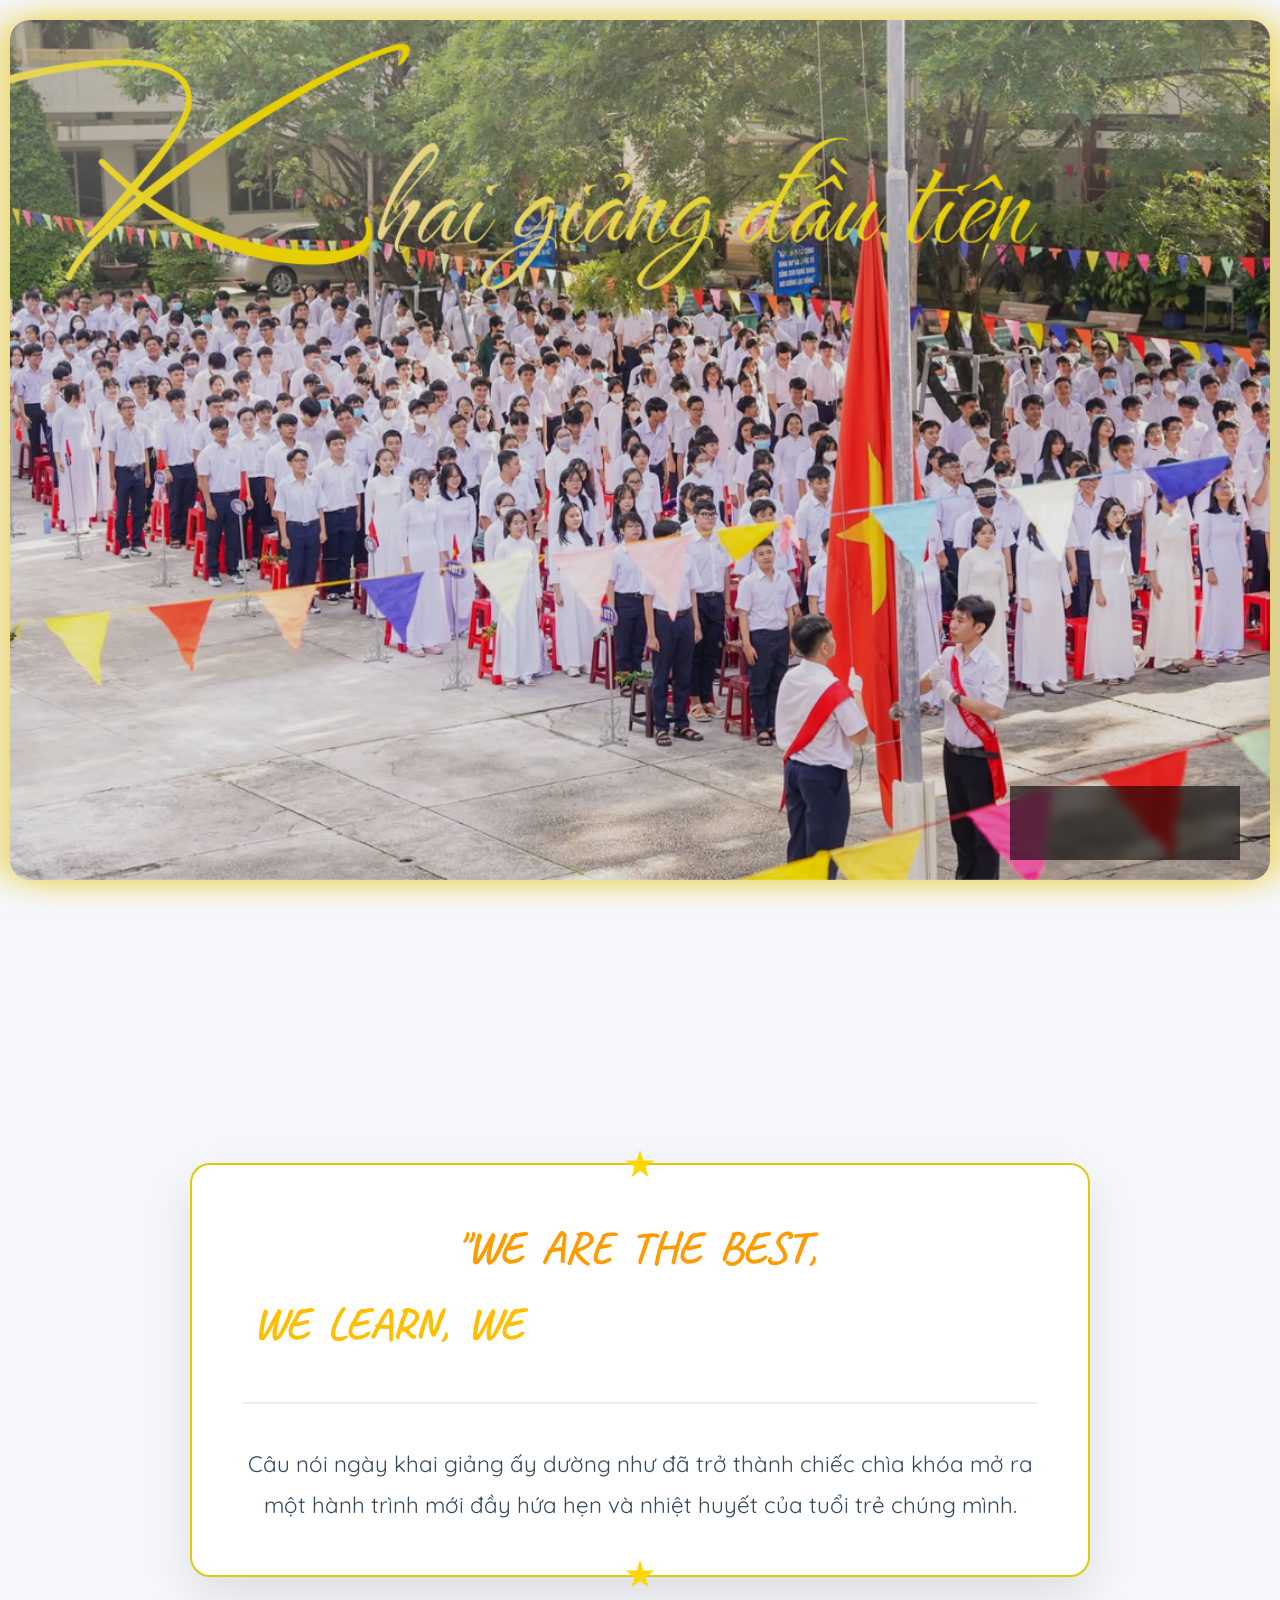
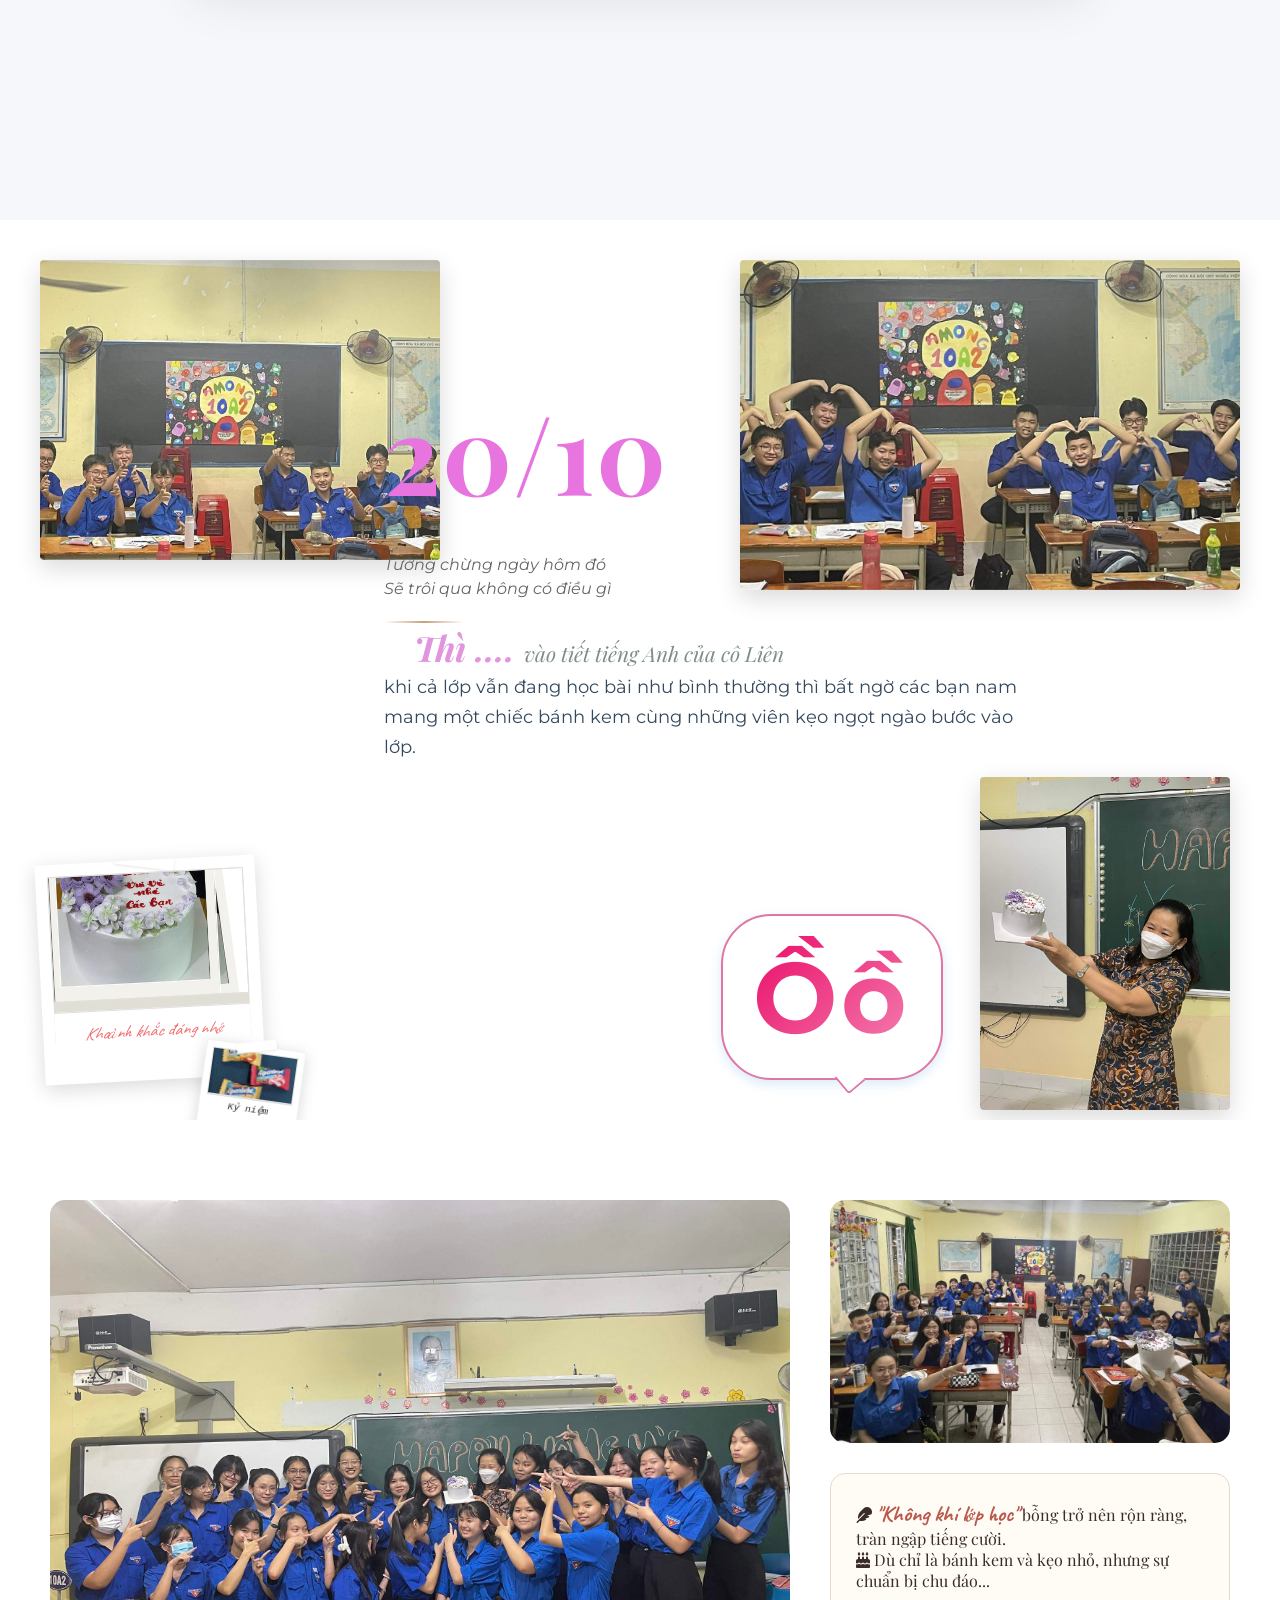
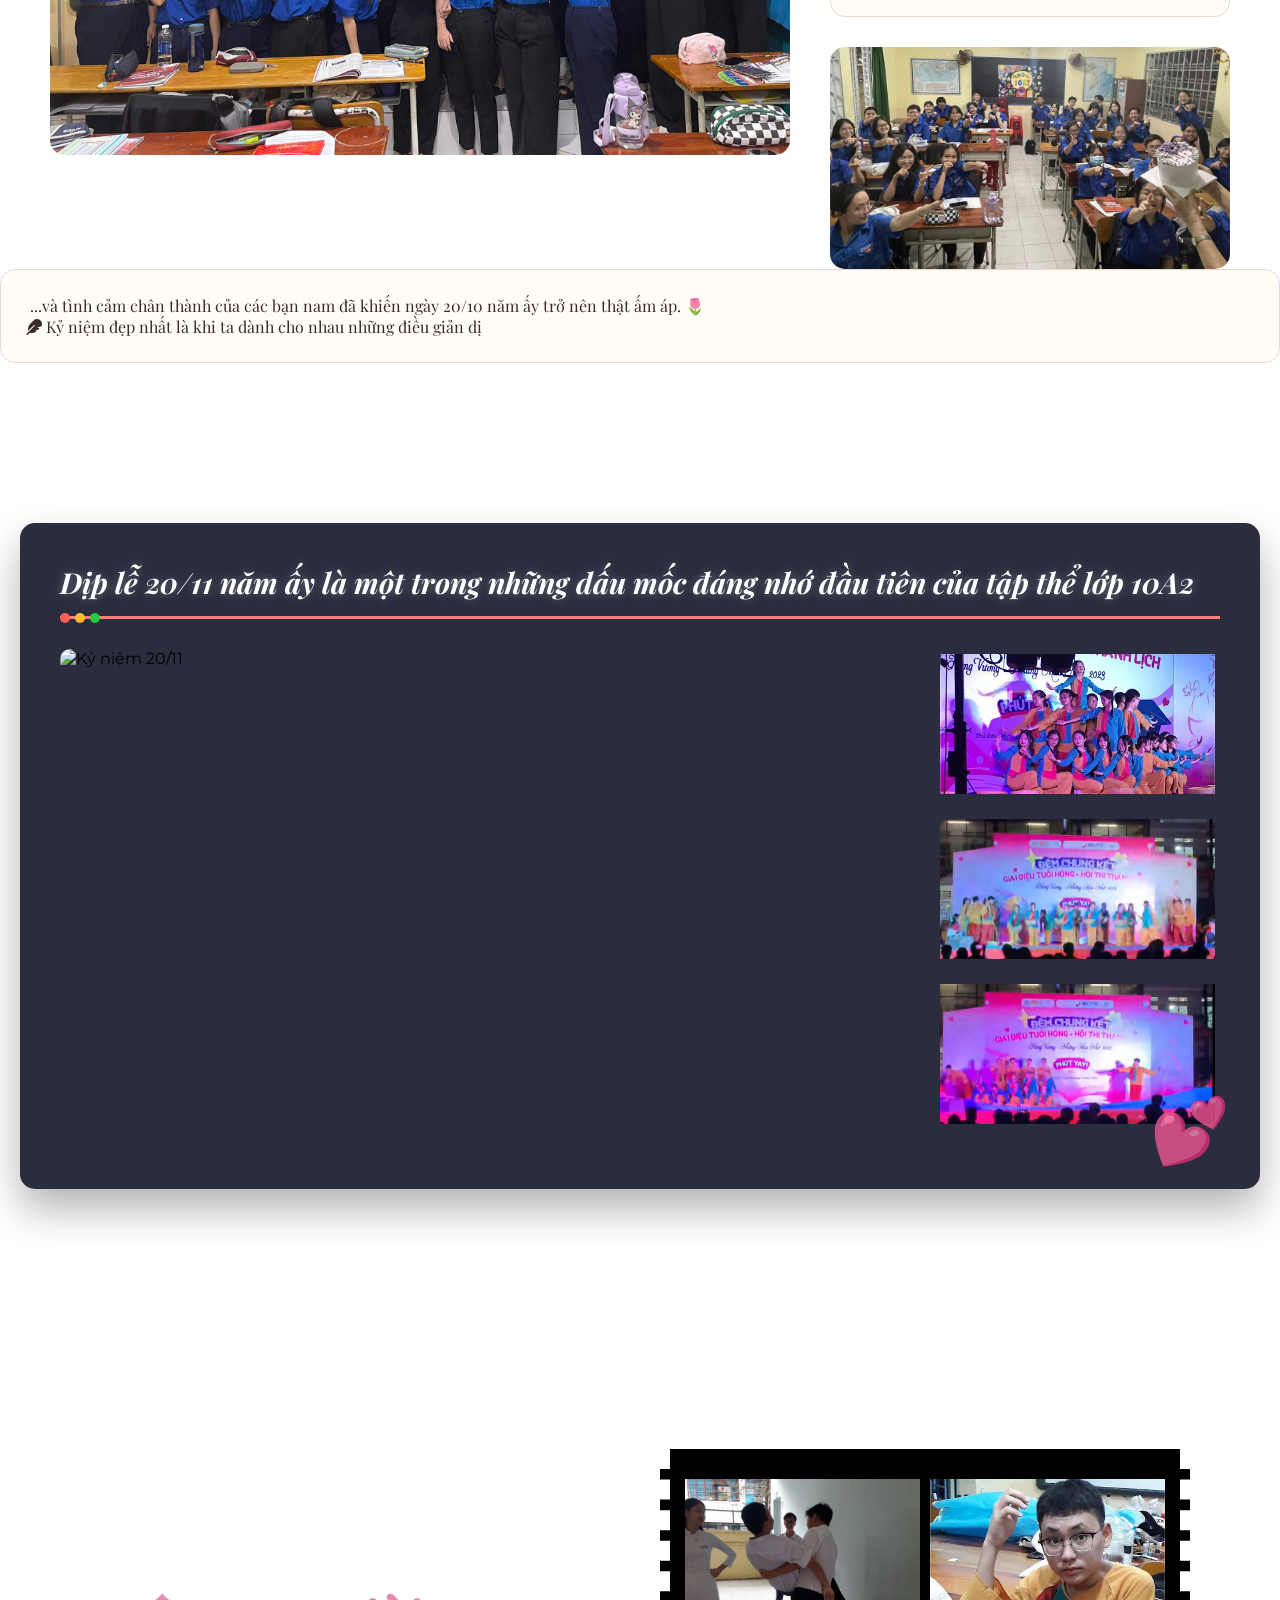
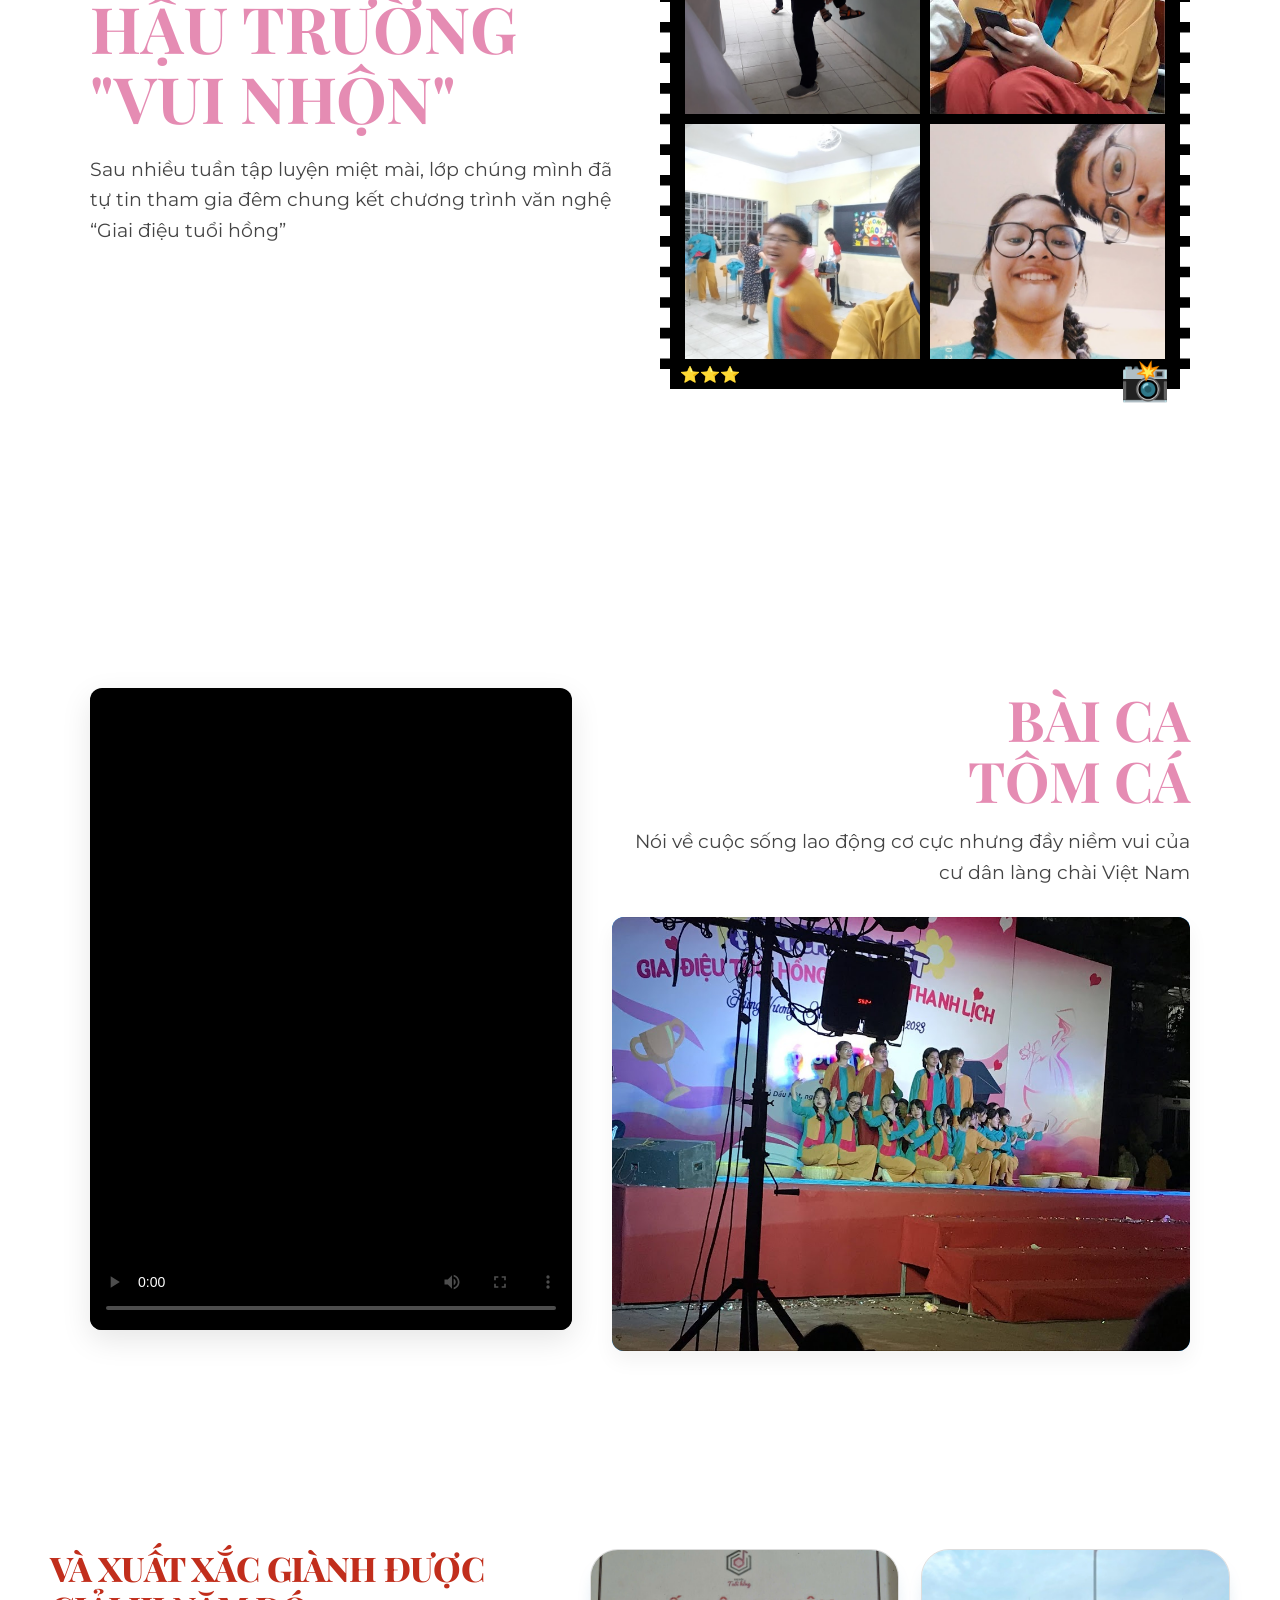
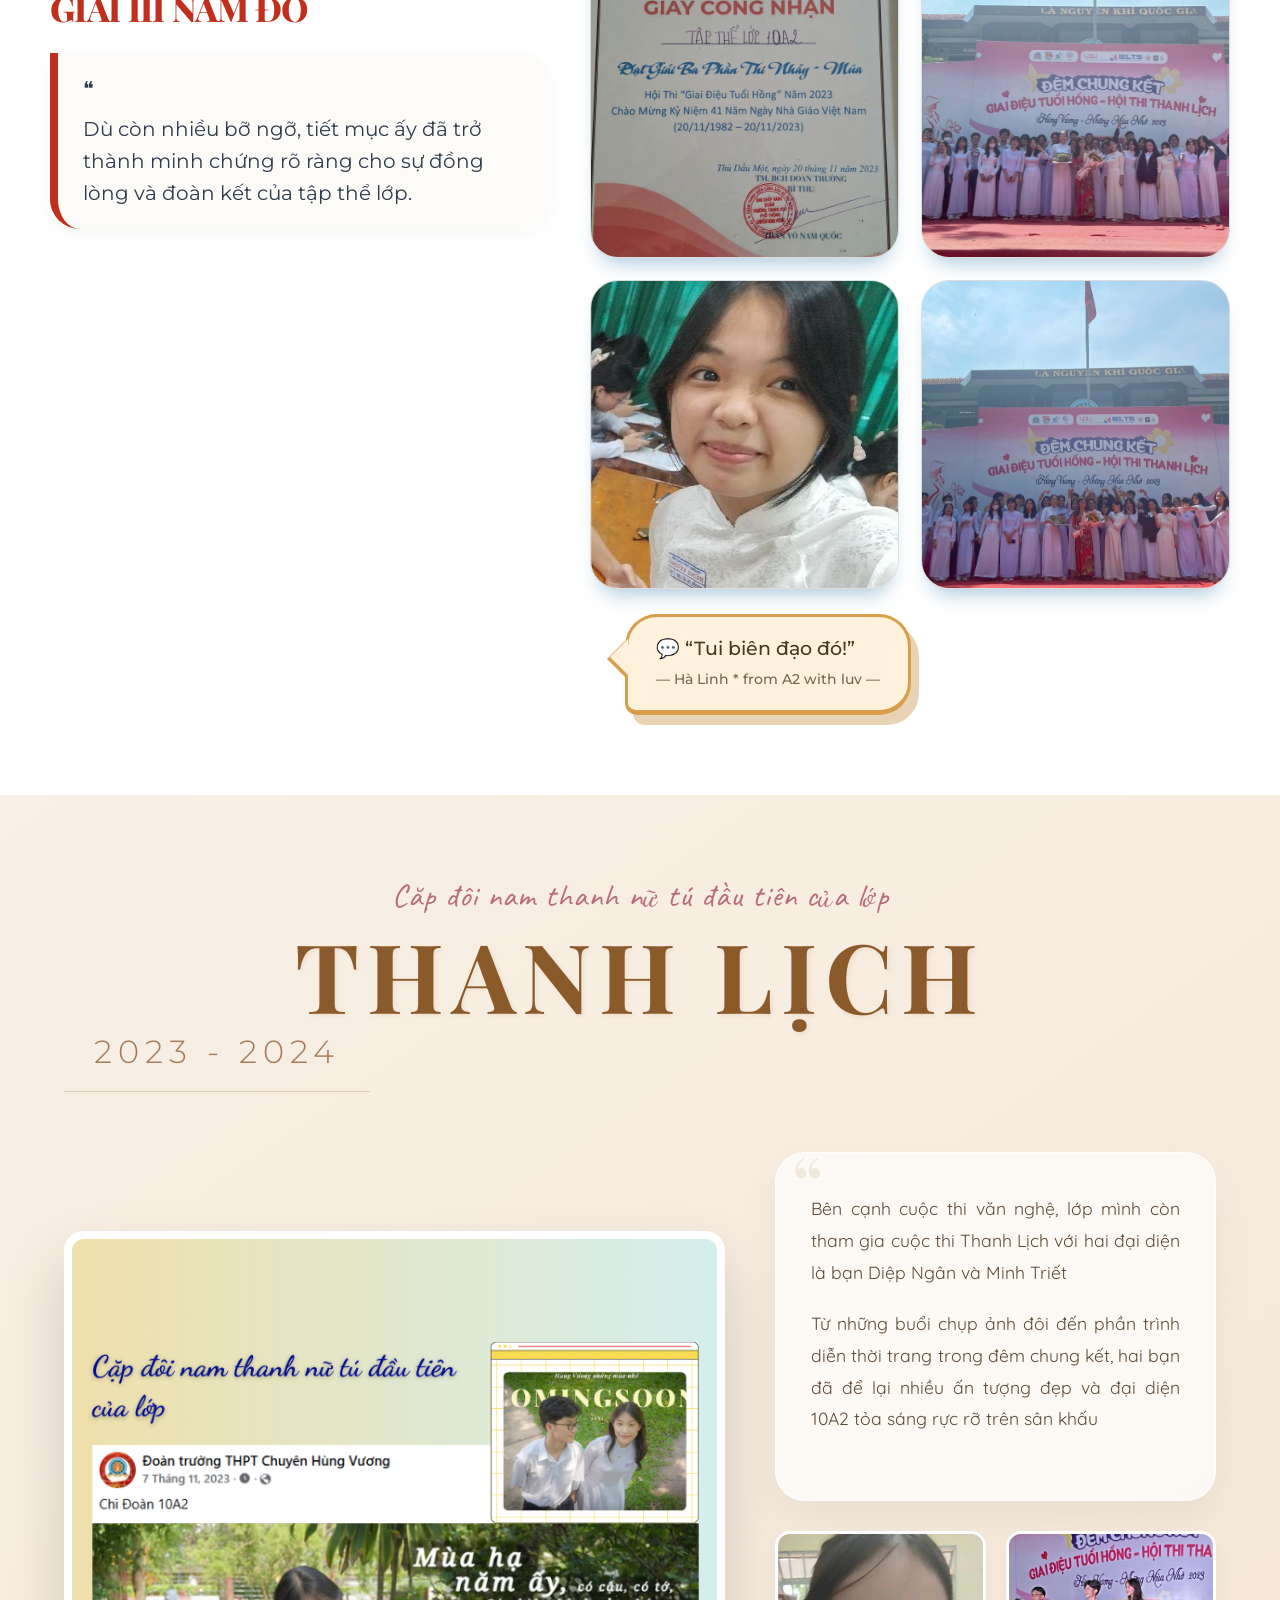
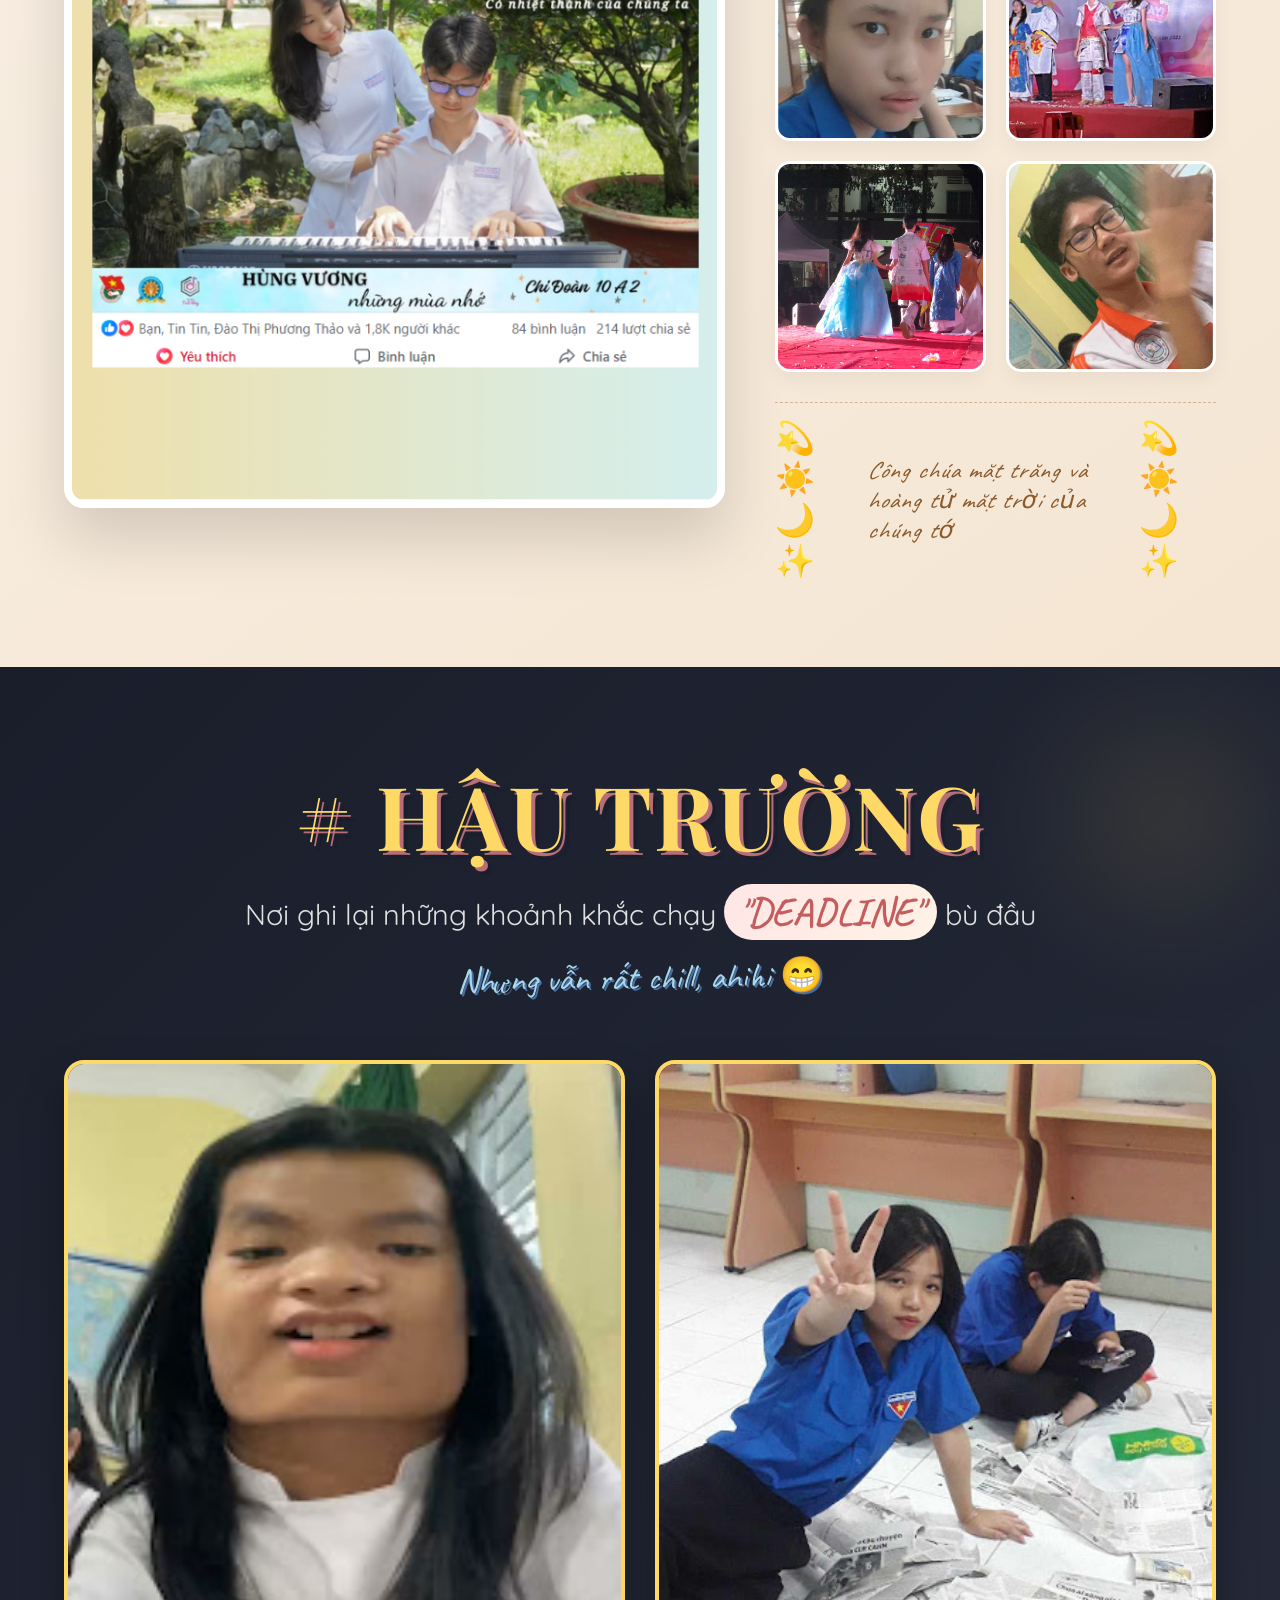
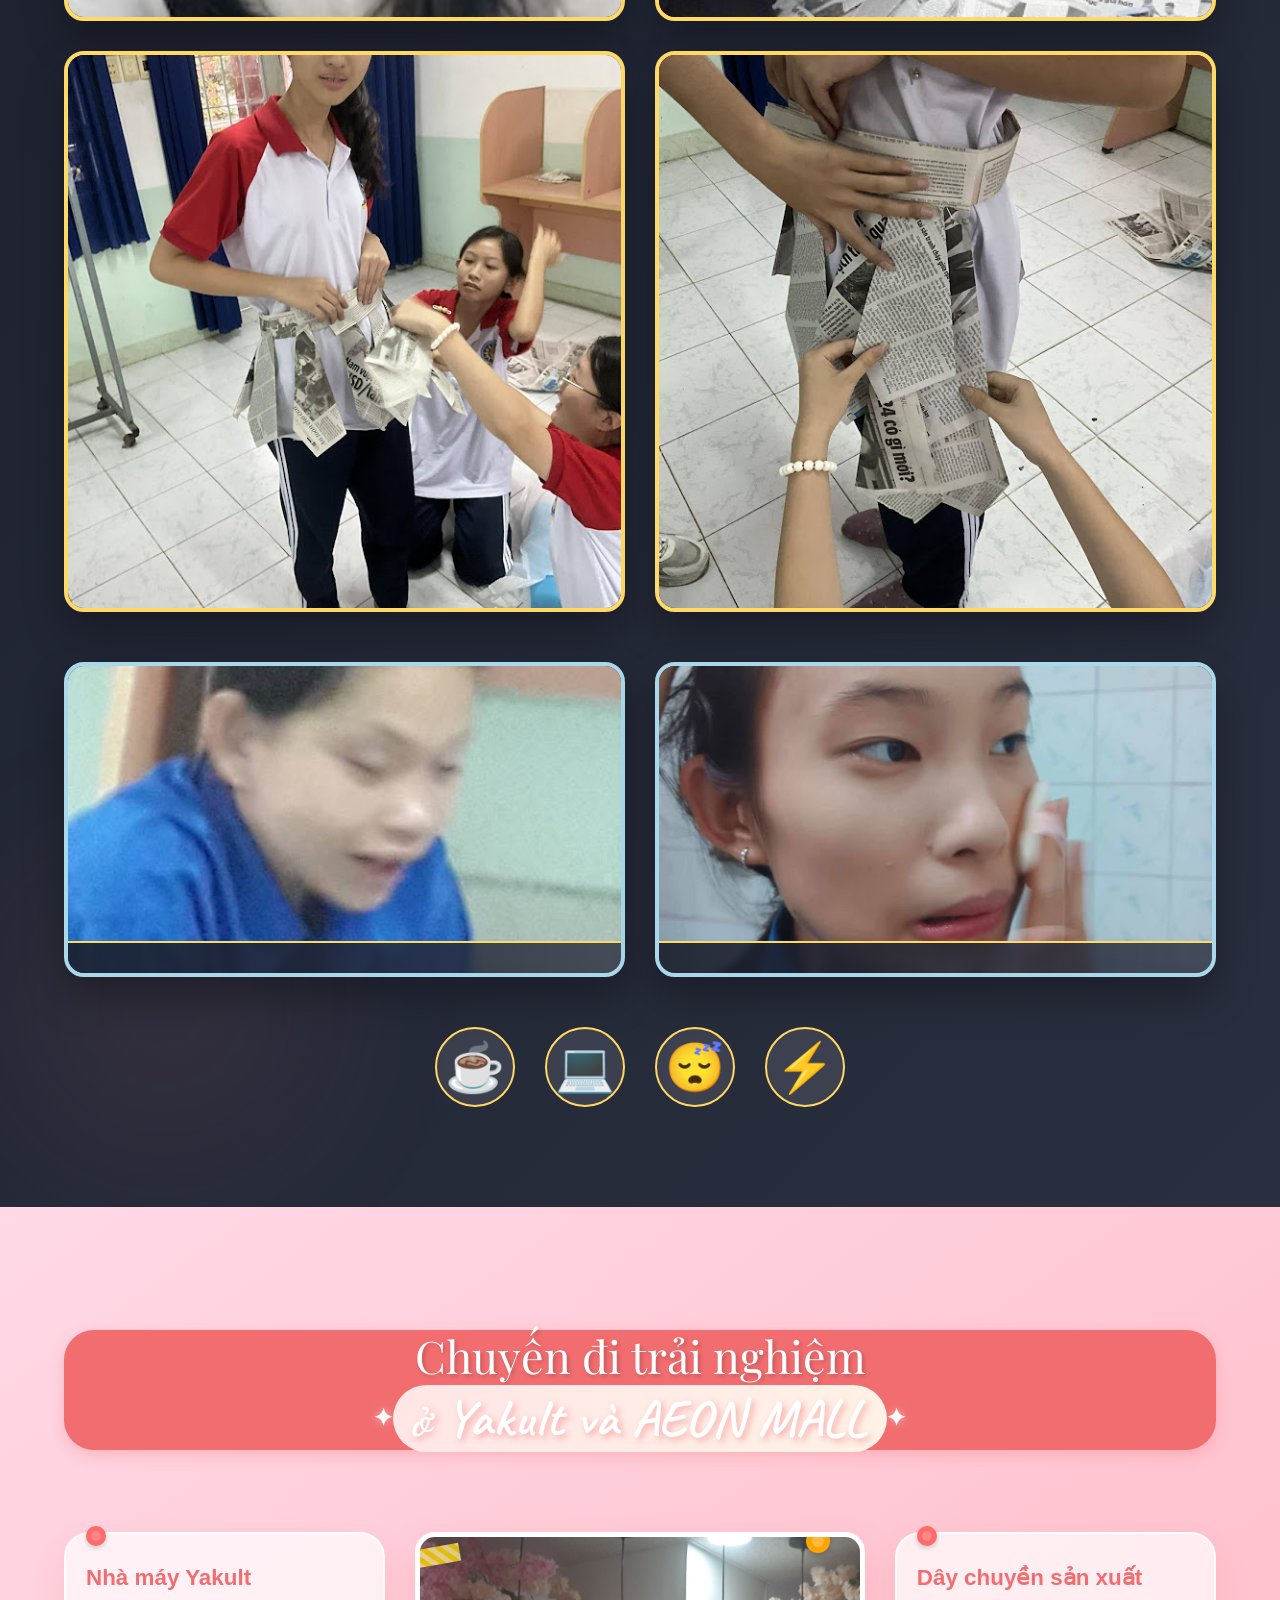
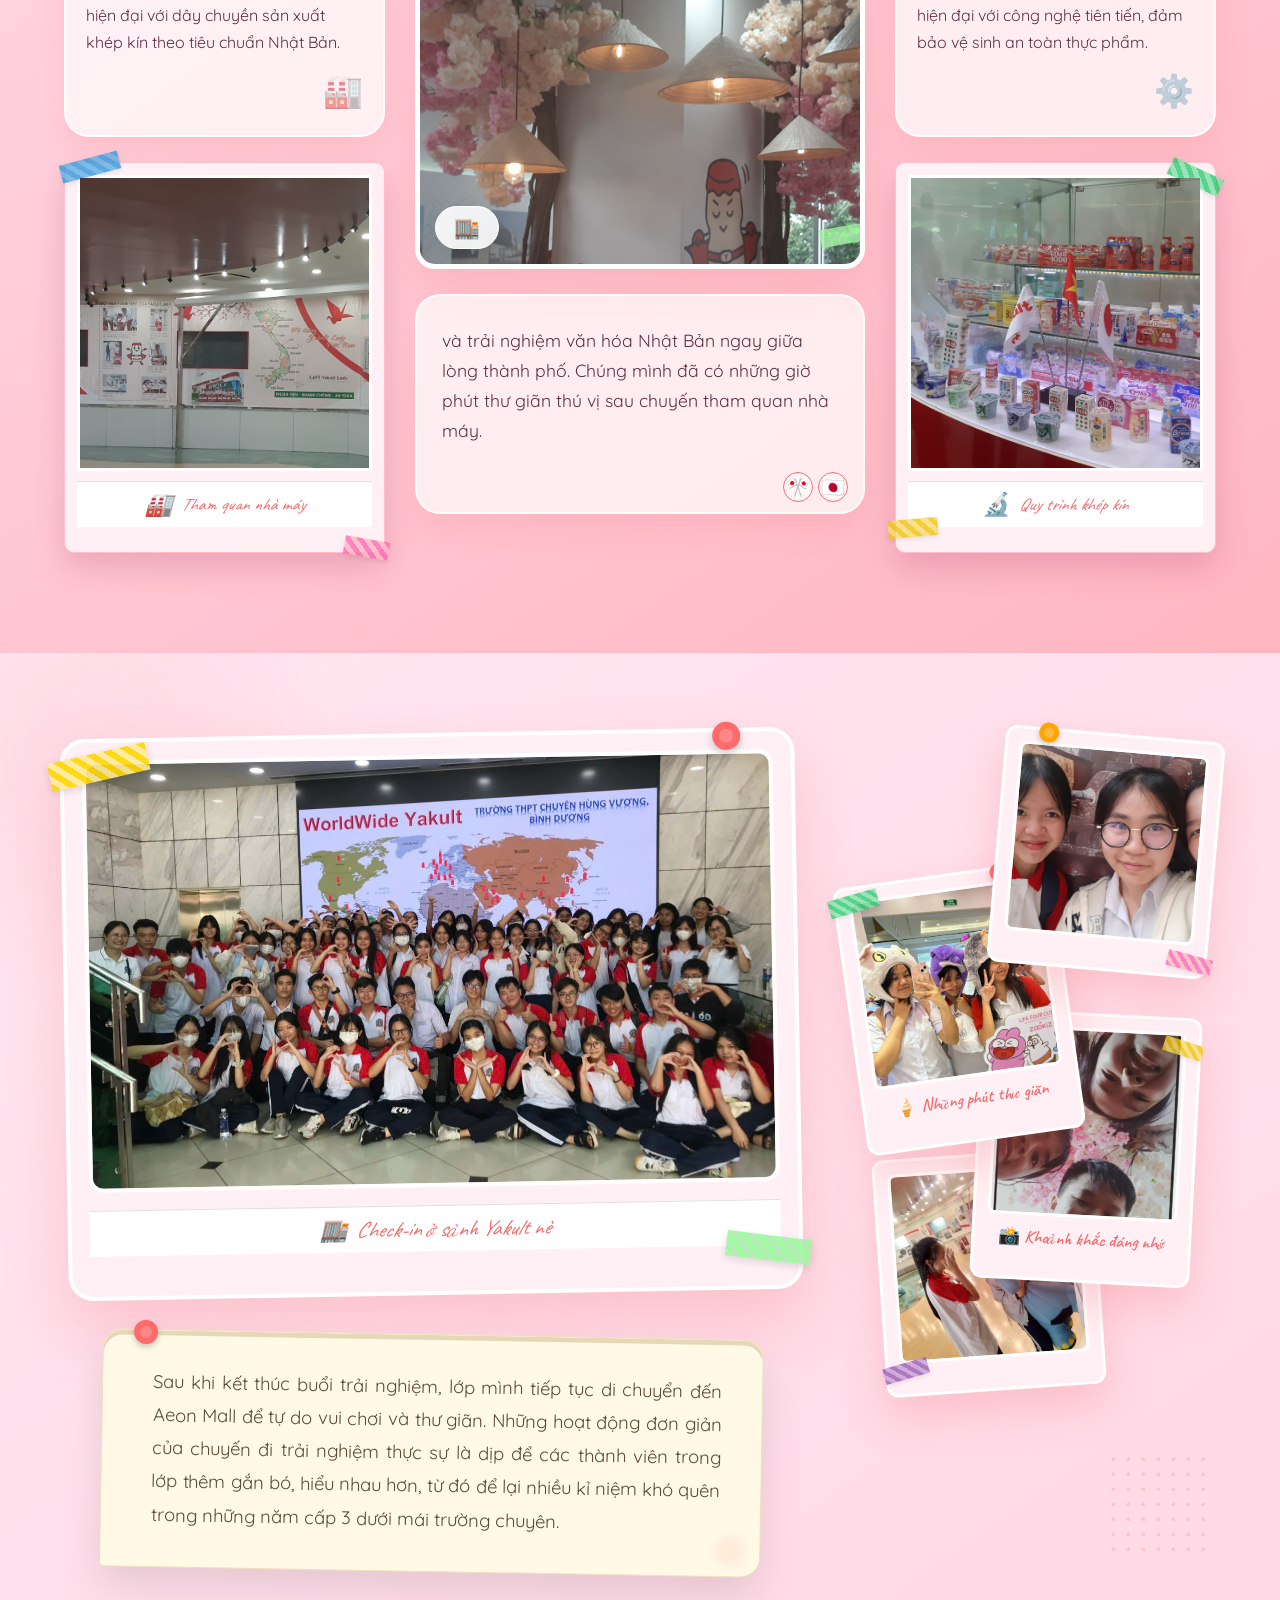
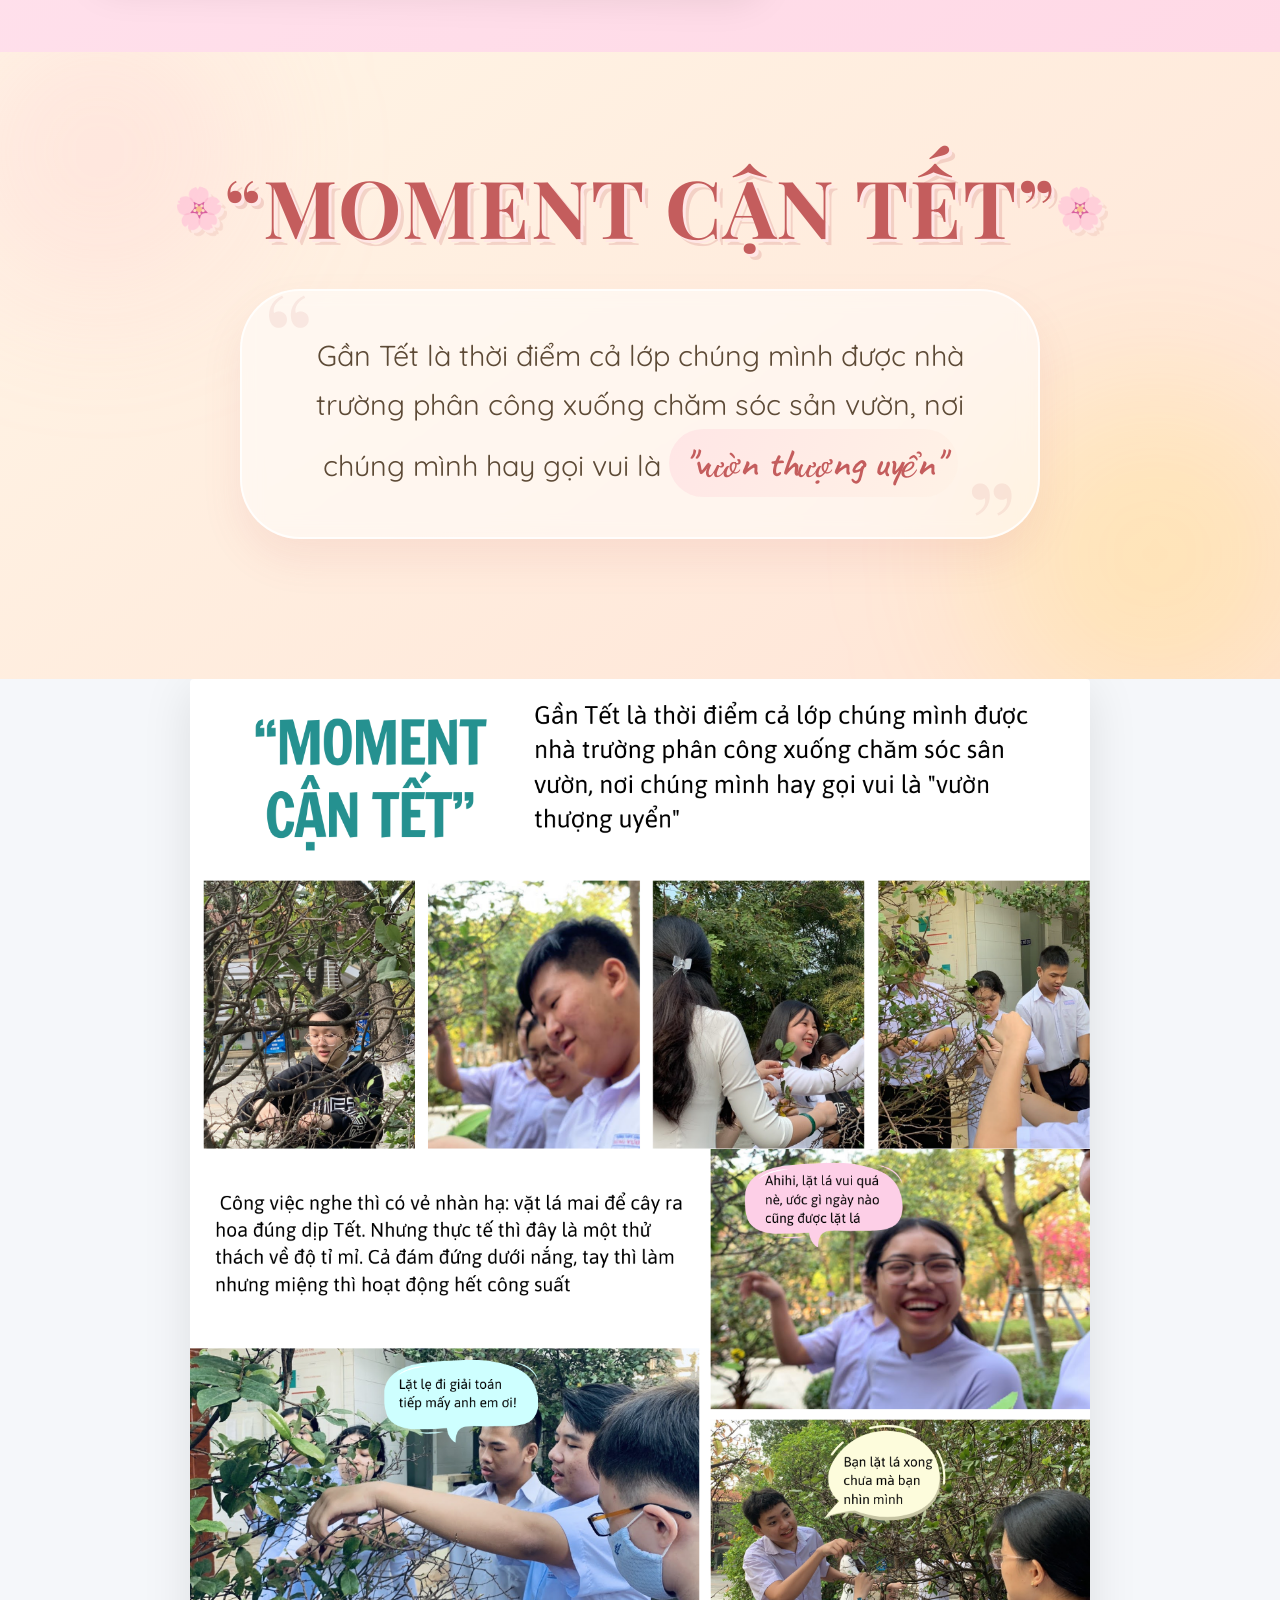
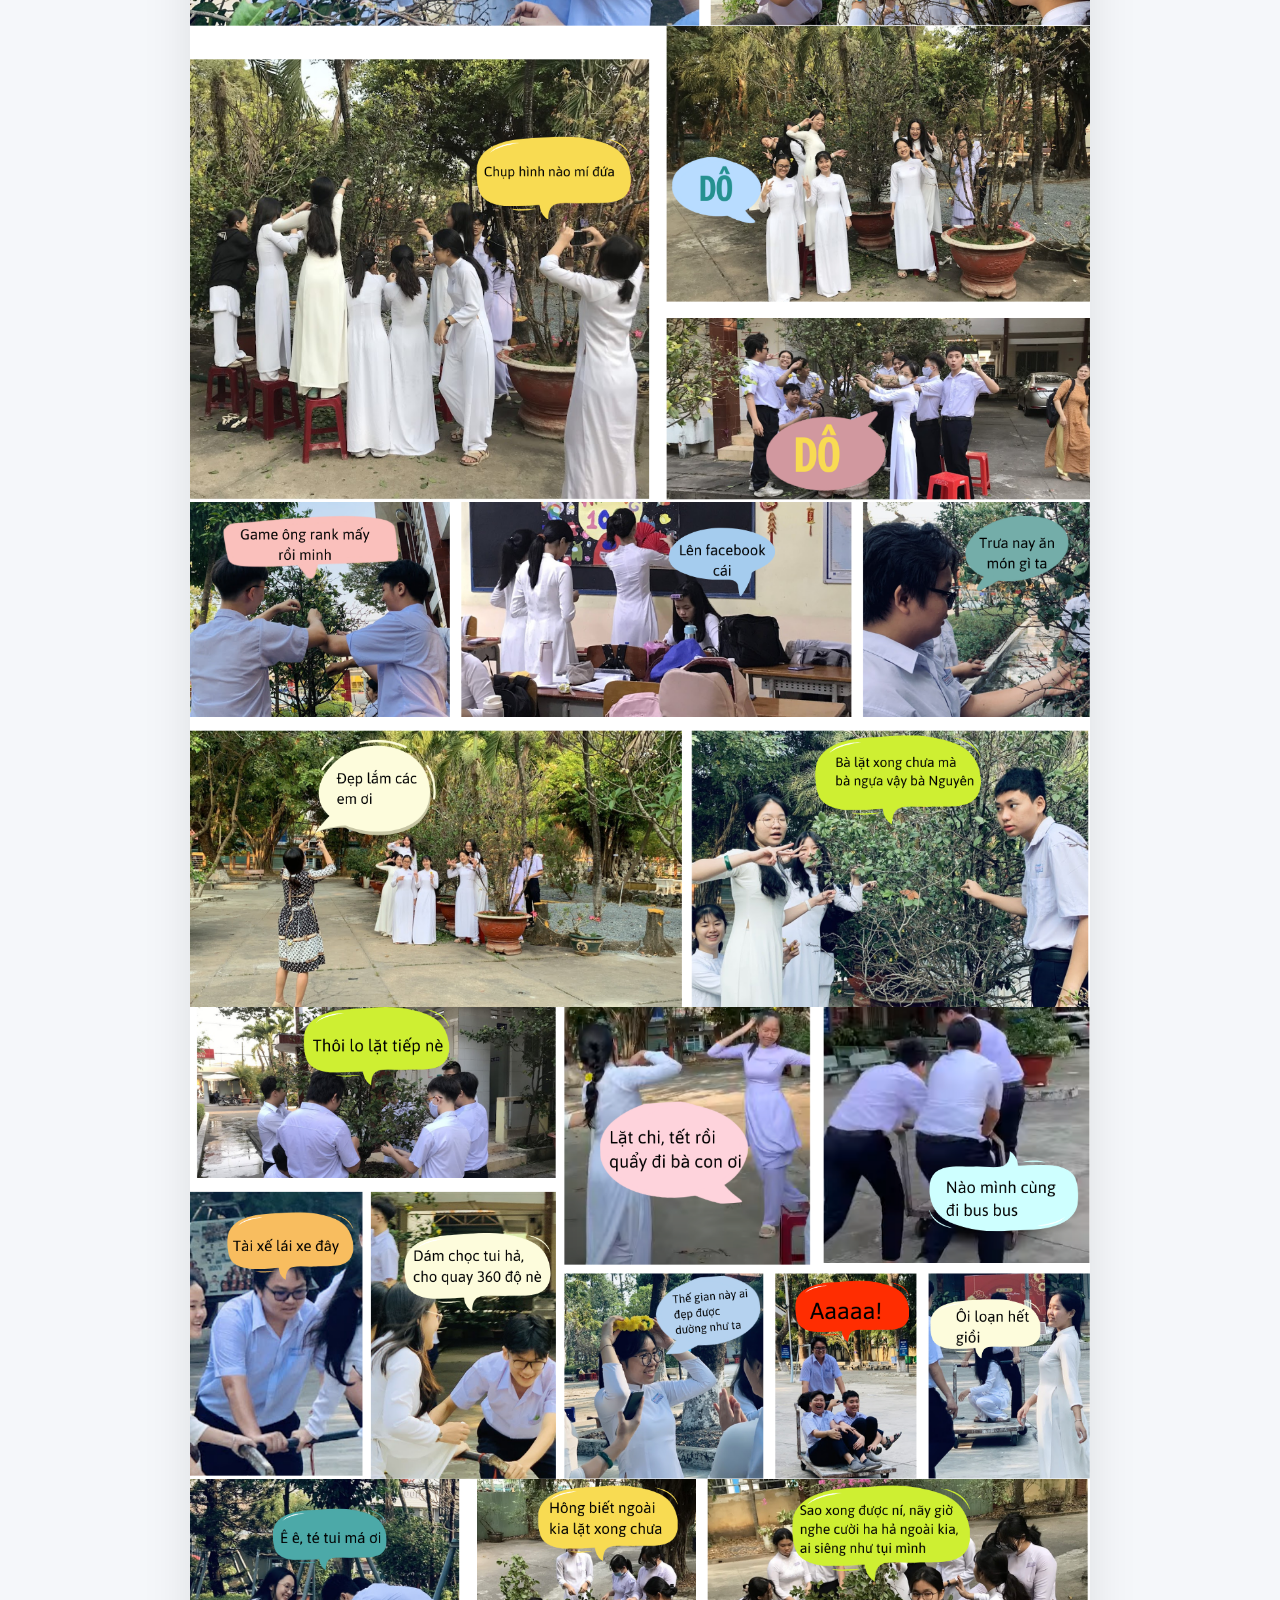
==== index.html @ e41f5a32 "summary" ====
<!DOCTYPE html>
<html lang="vi">
<head>
    <meta charset="UTF-8">
    <meta name="viewport" content="width=device-width, initial-scale=1.0">
    <title>Kỷ Niệm Lớp Học - Hành trình đáng nhớ</title>
    
    <!-- Fonts & Icons -->
    <link rel="preconnect" href="https://fonts.googleapis.com">
<link rel="preconnect" href="https://fonts.gstatic.com" crossorigin>
<link href="https://fonts.googleapis.com/css2?family=Caveat:wght@400;500;600;700&family=Montserrat:wght@300;400;600;700;800&family=Playfair+Display:ital,wght@0,400;0,700;1,400&family=Quicksand:wght@300;400;500;600;700&display=swap" rel="stylesheet">
    <link rel="stylesheet" href="https://cdnjs.cloudflare.com/ajax/libs/font-awesome/6.4.0/css/all.min.css">
    <!-- Font dự phòng nếu Caveat không tải được -->
<link href="https://fonts.googleapis.com/css2?family=Dancing+Script:wght@400;700&family=Comic+Neue:wght@400;700&display=swap" rel="stylesheet">
    <script src="javascript.js" defer></script>
    <link rel="stylesheet" href="style.css">
</head>
<body>
    <!-- PHẦN 1: FULL ẢNH -->
    <div class="fullscreen-image-container">
        <img src="lop10/anh/khaigiang.png" alt="Khai giảng" class="fullscreen-image" id="main-image">
        
        <div class="image-controls">
            <button class="control-btn" id="prev-btn">
                <i class="fas fa-chevron-left"></i>
            </button>
            <div class="image-counter">
                <span id="current-img">1</span> / <span id="total-imgs">4</span>
            </div>
            <button class="control-btn" id="next-btn">
                <i class="fas fa-chevron-right"></i>
            </button>
        </div>
        
        <div class="scroll-hint">
        </div>
    </div>

    <!-- PHẦN 2: QUOTE -->
    <section class="quote-section">
        <div class="quote-container">
            <div class="star-decoration star-top"></div>
            <div class="star-decoration star-bottom"></div>
            <div class="quote-text">
                <div class="quote-line line1">
                    <span class="word">"WE</span>
                    <span class="word">ARE</span>
                    <span class="word">THE</span>
                    <span class="word">BEST,</span>
                </div>
                <div class="quote-line line2">
                    <span class="word">WE</span>
                    <span class="word">LEARN,</span>
                    <span class="word">WE</span>
                    <span class="word">GROW,</span>
                    <span class="word">WE</span>
                    <span class="word">ACE</span>
                    <span class="word">THE</span>
                    <span class="word">TEST."</span>
                </div>
            </div>
            <div class="description">
                <p class="description-text">
                    Câu nói ngày khai giảng ấy dường như đã trở thành chiếc chìa khóa mở ra một hành trình mới đầy hứa hẹn và nhiệt huyết của tuổi trẻ chúng mình.
                </p>
            </div>
        </div>
    </section>

    <!-- PHẦN 3: POLAROID SECTION -->
    <section class="polaroid-section">
        <div class="corner-images-container">
            <div class="corner-image top-left">
                <img src="lop10/anh/phunu1.jpeg" 
                     alt="Góc trái trên" class="corner-img">
            </div>
            
            <div class="corner-image top-right">
                <img src="lop10/anh/phunu2.jpeg" 
                     alt="Góc phải trên" class="corner-img">
            </div>
            
            <div class="corner-image bottom-right">
                <img src="lop10/anh/phunu5.jpeg" 
                     alt="Góc phải dưới" class="corner-img">
            </div>
            
            <div class="corner-image bottom-left polaroid-frame">
                <div class="polaroid-inner">
                    <div class="polaroid-image-area">
                        <img src="lop10/anh/phunu3.png" 
                             alt="Polaroid" class="polaroid-img">
                    </div>
                    <div class="polaroid-caption">
                        <p>Khoảnh khắc đáng nhớ</p>
                    </div>
                </div>
                <div class="polaroid-tape"></div>
            </div>
            
            <div class="mini-polaroid">
                <div class="mini-polaroid-inner">
                    <div class="mini-polaroid-image">
                        <img src="lop10/anh/phunu4.jpg" 
                             alt="Polaroid nhỏ" class="mini-img">
                    </div>
                    <div class="mini-caption">
                        <p>Kỷ niệm</p>
                    </div>
                </div>
                <div class="mini-tape"></div>
            </div>
        </div> 
        
        <div class="content-text-container">
            <div class="content-text">
                <div class="date-header">
                    <h1 class="date-number">20/10</h1>
                    <div class="date-subtitle">
                        <p>Tưởng chừng ngày hôm đó </p>
                        <p>Sẽ trôi qua không có điều gì</p>
                    </div>
                    <div class="divider-line"></div>
                </div>

                <div class="diary-title-no-frame">
                    <h2 class="title-text-no-frame">
                        Thì .... 
                        <span class="title-subtext-inline">vào tiết tiếng Anh của cô Liên</span>
                    </h2>
                </div>
                <div class="diary-body">
                    <p class="diary-paragraph">
                        khi cả lớp vẫn đang học bài như bình thường thì bất ngờ các bạn nam mang một chiếc bánh kem cùng những viên kẹo ngọt ngào bước vào lớp.
                    </p>
                </div>
            </div>
        </div>
        
        <div class="message-section">
            <div class="speech-bubble">
                <p>Ồồ</p>
            </div>
        </div>
    </section>

    <!-- PHẦN 4: JOURNAL WRAPPER 2010 -->
    <section class="journal-wrapper">
        <div class="journal-container-2010">
            <div class="journal-main-section">
                <div class="j-image-large-wrapper scroll-reveal">
                   <div class="ja-image-large">
    <img src="lop10/anh/phunu6.jpeg" alt="20/10 kỷ niệm"></div>
                </div>

                <div class="j-right-column">
                    <div class="j-image-small-top-wrapper scroll-reveal">
                        <div class="ja-image-small-top">
    <img src="lop10/anh/phunu7.jpeg" alt="Ngọt ngào">
</div>
                    </div>

                    <div class="j-text-box-middle scroll-reveal">
                        <p>
                            <i class="fas fa-feather"></i>
                            <span class="j-emph">"Không khí lớp học"</span> bỗng trở nên rộn ràng, tràn ngập tiếng cười.
                        </p>
                        <p>
                            <i class="fas fa-cake-candles"></i>
                            Dù chỉ là bánh kem và kẹo nhỏ, nhưng sự chuẩn bị chu đáo...
                        </p>
                    </div>

                    <div class="j-image-small-bottom-wrapper scroll-reveal">
                       <div class="ja-image-small-bottom">
    <img src="lop10/anh/phunu8.jpeg" alt="Đáng nhớ">
</div>
                        </div>
                    </div>
                </div>
            </div>

            <div class="j-bottom-text scroll-reveal">
                <p>
                    <i class="fas fa-sparkle"></i>
                    ...và tình cảm chân thành của các bạn nam đã khiến ngày 20/10 năm ấy trở nên thật ấm áp. 🌷
                </p>
                <div class="j-quote-source">
                    <i class="fas fa-feather"></i> Kỷ niệm đẹp nhất là khi ta dành cho nhau những điều giản dị
                </div>
            </div>
        </div>
    </section>

    <!-- PHẦN 5: JOURNAL SECTION 20/11 -->
    <section class="journal-section">
        <div class="journal-container fade-in-up">
            <div class="journal-header">
                <h2 class="journal-title">Dịp lễ 20/11 năm ấy là một trong những dấu mốc đáng nhớ đầu tiên của tập thể lớp 10A2</h2>
                <div class="header-line">
                    <span class="dot red"></span>
                    <span class="dot orange"></span>
                    <span class="dot green"></span>
                </div>
            </div>

            <div class="journal-content-grid">
                <div class="main-photo-wrapper">
                    <img src="lop10/anh/gdth1.jpg" alt="Kỷ niệm 20/11" class="main-photo">
                </div>

                <div class="side-photos-column">
                    <div class="small-photo-wrapper">
                        <img src="lop10/anh/gdth2.jpg" alt="Ảnh nhỏ 1" class="small-photo">
                    </div>
                    <div class="small-photo-wrapper">
                        <img src="lop10/anh/gdth3.jpg" alt="Ảnh nhỏ 2" class="small-photo">
                    </div>
                    <div class="small-photo-wrapper">
                        <img src="lop10/anh/gdth4.jpg" alt="Ảnh nhỏ 3" class="small-photo">
                    </div>
                </div>
            </div>
            
            <div class="double-hearts">💕</div>
        </div>
    </section>

    <!-- PHẦN 6: BACKSTAGE SECTION -->
    <section class="backstage-container section-fade" id="backstage-section">
        <div class="backstage-content">
            <div class="backstage-text">
                <h1 class="backstage-title">HẬU TRƯỜNG <br> "VUI NHỘN"</h1>
                <p class="backstage-desc">
                    Sau nhiều tuần tập luyện miệt mài, lớp chúng mình đã tự tin tham gia đêm chung kết chương trình văn nghệ “Giai điệu tuổi hồng”
                </p>
            </div>

            <div class="backstage-gallery">
                <div class="film-strip">
                    <div class="photo-grid">
                        <div class="photo-box"><img src="lop10/anh/fun1.png" alt="Photo 1"></div>
                        <div class="photo-box"><img src="lop10/anh/fun2.jpg" alt="Photo 2"></div>
                        <div class="photo-box"><img src="lop10/anh/fun3.jpg" alt="Photo 3"></div>
                        <div class="photo-box"><img src="lop10/anh/fun4.png" alt="Photo 4"></div>
                    </div>
                    <div class="decor-cam">📸</div>
                    <div class="decor-star">⭐⭐⭐</div>
                </div>
            </div>
        </div>
    </section> 

    <!-- PHẦN 7: BÀI CA TÔM CÁ -->
    <section class="new-layout-section section-fade" id="media-section">
        <div class="layout-container">
            <div class="layout-left">
                <div class="video-wrapper-v2">
                    <video id="myVideo" controls poster="https://via.placeholder.com/600x800/e58cb3/ffffff?text=Thumbnail+Video">
                        <source src="lop10/anh/bctc.mp4" type="video/mp4">
                        Trình duyệt của bạn không hỗ trợ video.
                    </video>
                </div>
            </div>

            <div class="layout-right">
                <div class="text-content">
                    <h1 class="pink-title">BÀI CA <br> TÔM CÁ</h1>
                    <p class="desc-text">
                        Nói về cuộc sống lao động cơ cực nhưng đầy niềm vui của cư dân làng chài Việt Nam
                    </p>
                </div>

                <div class="image-wrapper-v2">
                    <img src="lop10/anh/bctc.jpg" alt="Hậu trường">
                </div>
            </div>
        </div>
    </section>

    <!-- PHẦN 8: GIẢI III - PHẦN MỚI NHẤT (HIỂN THỊ SAU CÙNG) -->
    <section class="new-layout-section section-fade" id="final-award-section">
        <div class="container">
            <div class="columns">
                <!-- CỘT TRÁI: VĂN BẢN -->
                <div class="text-col">
                    <div class="red-title">
                        VÀ XUẤT XẮC GIÀNH ĐƯỢC GIẢI III NĂM ĐÓ
                    </div>
                    <div class="description2011">
                        <span class="big-quote">❝</span>
                        <p style="margin-top: 8px;">Dù còn nhiều bỡ ngỡ, tiết mục ấy đã trở thành minh chứng rõ ràng cho sự đồng lòng và đoàn kết của tập thể lớp.</p>
                    </div>
                </div>

                <!-- CỘT PHẢI: ẢNH 2x2 VÀ BUBBLE (XUẤT PHÁT TỪ ẢNH SỐ 3) -->
                <div class="media-col">
                    <!-- Grid 4 ảnh 2 hàng, 2 cột -->
                    <div class="grid-2x2">
                       <div class="photo-frame">
                        <img src="lop10/anh/after.jpg" alt="Ảnh kỷ niệm 1">
                    </div>
                    <div class="photo-frame">
                        <img src="lop10/anh/after2.jpg" alt="Ảnh kỷ niệm 2">
                    </div>
                    <div class="photo-frame" id="photo3">
                        <img src="lop10/anh/after3.png" alt="Ảnh kỷ niệm 3">
                    </div>
                    <div class="photo-frame">
                        <img src="lop10/anh/after4.jpg" alt="Ảnh kỷ niệm 4">
                    </div>
                </div>
                    <!-- HỘP THOẠI nằm dưới, đuôi trỏ về phía ảnh số 3 -->
                    <div class="bubble-section">
                        <div class="speech-bubble">
                            💬 “Tui biên đạo đó!”<br>
                            <span style="font-size: 0.85rem; opacity: 0.75;">— Hà Linh * from A2 with luv —</span>
                        </div>
                    </div>
                </div>
            </div>
        </div>
    </section>


    

    

<!-- PHẦN 9: THANH LỊCH - CẬP ĐỔI NAM THÀNH NỮ TỪ ĐẦU TIÊN CỦA LỚP -->
<section class="thanhlich-section" id="thanhlich-section" style="display: block; visibility: visible; opacity: 1; min-height: 100vh;">
    <div class="thanhlich-container">
        <!-- Dòng chữ nhỏ phía trên -->
        <div class="thanhlich-subtitle">Cặp đôi nam thanh nữ tú đầu tiên của lớp</div>
        
        <!-- Tiêu đề chính -->
        <h1 class="thanhlich-title">THANH LỊCH</h1>
        
        <!-- Năm -->
        <div class="thanhlich-year">2023 - 2024</div>
        
        <!-- Phần nội dung với bố cục text bên phải, ảnh bên trái -->
        <div class="thanhlich-content">
            <!-- Cột trái - Ảnh lớn -->
            <div class="thanhlich-left">
                <div class="image-frame">
                    <img src="lop10/anh/tl1.png" 
                         alt="Thanh lịch" 
                         class="thanhlich-main-image"
                         onerror="this.src='https://via.placeholder.com/800x1000/4a90e2/ffffff?text=Anh+Chinh'">
                </div>
            </div>
            
            <!-- Cột phải - Text và ảnh nhỏ -->
            <div class="thanhlich-right">
                <!-- Khung text -->
                <div class="thanhlich-text-box">
                    <p class="thanhlich-quote">“</p>
                    <p class="thanhlich-description">
                        Bên cạnh cuộc thi văn nghệ, lớp mình còn tham gia cuộc thi Thanh Lịch với hai đại diện là bạn Diệp Ngân và Minh Triết
                    </p>
                    <p class="thanhlich-description">
                        Từ những buổi chụp ảnh đôi đến phần trình diễn thời trang trong đêm chung kết, hai bạn đã để lại nhiều ấn tượng đẹp và đại diện 10A2 tỏa sáng rực rỡ trên sân khấu 
                    </p>
                
                </div>
                
                <!-- GRID ẢNH NHỎ 2x2 -->
                <div class="elegant-grid">
                    <div class="elegant-grid-item">
                        <img src="lop10/anh/dn.png" 
                             alt="Thanh lịch 2"
                             onerror="this.src='data:image/svg+xml;utf8,<svg xmlns=\'http://www.w3.org/2000/svg\' width=\'100%\' height=\'100%\' viewBox=\'0 0 100 100\'><rect width=\'100\' height=\'100\' fill=\'%23b8d7f0\'/><text x=\'20\' y=\'55\' fill=\'%231f6ea0\' font-size=\'12\' font-family=\'Arial\'>Ảnh 2</text></svg>'">
                    </div>
                    <div class="elegant-grid-item">
                        <img src="lop10/anh/tl3.png" 
                             alt="Thanh lịch 3"
                             onerror="this.src='data:image/svg+xml;utf8,<svg xmlns=\'http://www.w3.org/2000/svg\' width=\'100%\' height=\'100%\' viewBox=\'0 0 100 100\'><rect width=\'100\' height=\'100\' fill=\'%23b8d7f0\'/><text x=\'20\' y=\'55\' fill=\'%231f6ea0\' font-size=\'12\' font-family=\'Arial\'>Ảnh 3</text></svg>'">
                    </div>
                    <div class="elegant-grid-item">
                        <img src="lop10/anh/tl2.png" 
                             alt="Thanh lịch 4"
                             onerror="this.src='data:image/svg+xml;utf8,<svg xmlns=\'http://www.w3.org/2000/svg\' width=\'100%\' height=\'100%\' viewBox=\'0 0 100 100\'><rect width=\'100\' height=\'100\' fill=\'%23b8d7f0\'/><text x=\'20\' y=\'55\' fill=\'%231f6ea0\' font-size=\'12\' font-family=\'Arial\'>Ảnh 4</text></svg>'">
                    </div>
                    <div class="elegant-grid-item">
                        <img src="lop10/anh/mt.png" 
                             alt="Thanh lịch 5"
                             onerror="this.src='data:image/svg+xml;utf8,<svg xmlns=\'http://www.w3.org/2000/svg\' width=\'100%\' height=\'100%\' viewBox=\'0 0 100 100\'><rect width=\'100\' height=\'100\' fill=\'%23b8d7f0\'/><text x=\'20\' y=\'55\' fill=\'%231f6ea0\' font-size=\'12\' font-family=\'Arial\'>Ảnh 5</text></svg>'">
                    </div>
                </div>
                  <!-- DẤU ẤN THỜI GIAN -->
                <div class="elegant-signature">
                    <span class="signature-icon">💫☀️🌙✨</span>
                    <span class="signature-text">Công chúa mặt trăng và hoàng tử mặt trời của chúng tớ</span>
                    <span class="signature-icon">💫☀️🌙✨</span>
                </div>
            </div>
        </div>
    </div>
</section> 


<!-- PHẦN 11: HẬU TRƯỜNG - DEADLINE BÙ ĐẦU -->
<section class="hau-truong-section" id="hau-truong-section">
    <div class="hau-truong-container">
        <!-- Tiêu đề chính -->
        <h1 class="hau-truong-title"># HẬU TRƯỜNG</h1>
        
        <!-- Nội dung mô tả -->
        <p class="hau-truong-description">
            Nơi ghi lại những khoảnh khắc chạy <span class="highlight">"DEADLINE"</span> bù đầu
        </p>
        
        <!-- Dòng chữ phụ -->
        <p class="hau-truong-sub">
            Nhưng vẫn rất chill, ahihi 😁
        </p>
        
        <!-- Grid ảnh 2x2 -->
        <div class="hau-truong-grid">
            <div class="grid-item">
                <img src="lop10/anh/ht1.png" 
                     alt="Hậu trường 1"
                     onerror="this.src='https://via.placeholder.com/600x600/4a90e2/ffffff?text=Anh+1'">
 
            </div>
            <div class="grid-item">
                <img src="lop10/anh/ht2.png" 
                     alt="Hậu trường 2"
                     onerror="this.src='https://via.placeholder.com/600x600/4a90e2/ffffff?text=Anh+2'">
            </div>
            <div class="grid-item">
                <img src="lop10/anh/ht3.png" 
                     alt="Hậu trường 3"
                     onerror="this.src='https://via.placeholder.com/600x600/4a90e2/ffffff?text=Anh+3'">

            </div>
            <div class="grid-item">
                <img src="lop10/anh/ht4.png" 
                     alt="Hậu trường 4"
                     onerror="this.src='https://via.placeholder.com/600x600/4a90e2/ffffff?text=Anh+4'">

            </div>
        </div>
            <div class="hau-truong-extra">
            <div class="extra-item extra-left">
                <img src="lop10/anh/ht5.png" 
                     alt="Hậu trường 5"
                     onerror="this.src='https://via.placeholder.com/800x500/4a90e2/ffffff?text=Anh+5'">
                <div class="extra-caption">


                </div>
            </div>
            <div class="extra-item extra-right">
                <img src="lop10/anh/ht6.png" 
                     alt="Hậu trường 6"
                     onerror="this.src='https://via.placeholder.com/800x500/4a90e2/ffffff?text=Anh+6'">
                <div class="extra-caption">


                </div>
            </div>
        </div>
        
        <!-- Sticker trang trí -->
        <div class="decor-stickers">
            <span class="sticker">☕</span>
            <span class="sticker">💻</span>
            <span class="sticker">😴</span>
            <span class="sticker">⚡</span>
        </div>
    </div>
</section>



<!-- PHẦN 12: CHUYẾN ĐI TRẢI NGHIỆM YAKULT & AEON MALL -->
<section class="traidinh-section" id="traidinh-section">
    <div class="traidinh-container">
        <!-- Tiêu đề chính với dải màu #f26d6f -->
        <div class="title-wrapper">
            <div class="color-strip"></div>
            <h1 class="traidinh-title">
                <span class="title-line">Chuyến đi trải nghiệm</span>
                <span class="title-line highlight">ở Yakult và AEON MALL</span>
            </h1>
        </div>
        
        <!-- Nội dung chính - 3 CỘT -->
        <div class="traidinh-content">
            <!-- CỘT TRÁI: TEXT TRÊN - ẢNH DƯỚI -->
            <div class="traidinh-col left-col">
                <div class="text-above">
                    <div class="text-card">
                        <div class="pin-decoration card-pin"></div>
                        <p class="card-text">
                            <span class="text-highlight">Nhà máy Yakult</span> hiện đại với dây chuyền sản xuất khép kín theo tiêu chuẩn Nhật Bản.
                        </p>
                        <div class="card-icon">🏭</div>
                    </div>
                </div>
                
                <div class="image-below">
                    <div class="polaroid-frame small-frame">
                        <div class="washi-tape tape-blue tape-1"></div>
                        <div class="polaroid-image">
                            <img src="lop10/anh/in1.jpg" 
                                 alt="Nhà máy Yakult"
                                 onerror="this.src='https://via.placeholder.com/600x600/ffb6c1/f26d6f?text=Yakult'">
                        </div>
                        <div class="polaroid-caption">
                            <span class="caption-icon">🏭</span>
                            <span class="caption-text">Tham quan nhà máy</span>
                        </div>
                        <div class="washi-tape tape-pink tape-2"></div>
                    </div>
                </div>
            </div>
            
            <!-- CỘT GIỮA (LỚN HƠN): ẢNH NGANG TRÊN - TEXT DƯỚI -->
            <div class="traidinh-col middle-col">
                <div class="image-above">
                    <div class="horizontal-frame">
                        <div class="washi-tape horizontal-tape-1"></div>
                        <div class="washi-tape horizontal-tape-2"></div>
                        <div class="pin-decoration horizontal-pin"></div>
                        <img src="lop10/anh/in.jpg" 
                             alt="AEON MALL toàn cảnh"
                             class="horizontal-image"
                             onerror="this.src='https://via.placeholder.com/800x600/f26d6f/ffffff?text=AEON+MALL'">
                        <div class="image-badge">
                            <span class="badge-icon">🏬</span>
                            
                        </div>
                    </div>
                </div>
                
                <div class="text-below">
                    <div class="text-card large-card">
                        <div class="pin-decoration card-pin-right"></div>
                        <p class="card-text large-text">
                            và trải nghiệm văn hóa Nhật Bản ngay giữa lòng thành phố. 
                            Chúng mình đã có những giờ phút thư giãn thú vị sau chuyến tham quan nhà máy.
                        </p>
                      
                        <div class="sticker-group">
                            <span class="mini-sticker">🎌</span>
                            <span class="mini-sticker">🇯🇵</span>
                        </div>
                    </div>
                </div>
            </div>
            
            <!-- CỘT PHẢI: TEXT TRÊN - ẢNH DƯỚI -->
            <div class="traidinh-col right-col">
                <div class="text-above">
                    <div class="text-card">
                        <div class="pin-decoration card-pin"></div>
                        <p class="card-text">
                            <span class="text-highlight">Dây chuyền sản xuất</span> hiện đại với công nghệ tiên tiến, đảm bảo vệ sinh an toàn thực phẩm.
                        </p>
                        <div class="card-icon">⚙️</div>
                    </div>
                </div>
                
                <div class="image-below">
                    <div class="polaroid-frame small-frame">
                        <div class="washi-tape tape-green tape-3"></div>
                        <div class="polaroid-image">
                            <img src="lop10/anh/in2.jpg" 
                                 alt="Dây chuyền sản xuất">
                        </div>
                        <div class="polaroid-caption">
                            <span class="caption-icon">🔬</span>
                            <span class="caption-text">Quy trình khép kín</span>
                        </div>
                        <div class="washi-tape tape-yellow tape-4"></div>
                    </div>
                </div>
            </div>
        </div>
        
    
    </div>
</section>

<!-- PHẦN 14: KỶ NIỆM AEON MALL - ẢNH LỚN VÀ 4 ẢNH NHỎ XẾP DỌC -->
<section class="memory-section" id="memory-section">
    <div class="memory-container">
        <!-- CỘT TRÁI - ẢNH LỚN NGANG VÀ TEXT NOTE -->
        <div class="memory-left">
            <!-- Ảnh lớn ngang -->
            <div class="large-photo-wrapper">
                <div class="large-polaroid">
                    <div class="washi-tape large-tape-1"></div>
                    <div class="washi-tape large-tape-2"></div>
                    <div class="pin-decoration large-pin"></div>
                    <img src="lop10/anh/hall.jpg" 
                         alt="AEON Mall toàn cảnh"
                         class="large-image"
                         onerror="this.src='https://via.placeholder.com/800x500/f26d6f/ffffff?text=AEON+MALL'">
                    <div class="polaroid-caption large-caption">
                        <span class="caption-icon">🏬</span>
                        <span class="caption-text">Check-in ở sảnh Yakult nè</span>
                    </div>
                </div>
            </div>
            
            <!-- Tờ giấy note phía dưới ảnh lớn -->
            <div class="note-wrapper">
                <div class="paper-note">
                    <div class="note-pin"></div>
                    <p class="note-text">
                        Sau khi kết thúc buổi trải nghiệm, lớp mình tiếp tục di chuyển đến Aeon Mall để tự do vui chơi và thư giãn. Những hoạt động đơn giản của chuyến đi trải nghiệm thực sự là dịp để các thành viên trong lớp thêm gắn bó, hiểu nhau hơn, từ đó để lại nhiều kỉ niệm khó quên trong những năm cấp 3 dưới mái trường chuyên.
                    </p>
                    <div class="note-corner"></div>
                </div>
            </div>
        </div>
        
        <!-- CỘT PHẢI - 4 ẢNH NHỎ XẾP DỌC ĐAN XEN -->
        <div class="memory-right">
            <div class="stacked-vertical">
                <!-- Ảnh 1 - Trên cùng -->
                <div class="stack-item vert-1">
                    <div class="small-polaroid">
                        <div class="pin-decoration stack-pin-1"></div>
                        <img src="lop10/anh/yk.png" 
                             alt="Vui chơi"
                             class="stack-img"
                             onerror="this.src='https://via.placeholder.com/400x400/ff9eb5/f26d6f?text=Vui+Choi'">

                        <div class="washi-tape stack-tape-1"></div>
                    </div>
                </div>
                
                <!-- Ảnh 2 - Thứ hai, lệch phải -->
                <div class="stack-item vert-2">
                    <div class="small-polaroid">
                        <div class="pin-decoration stack-pin-2"></div>
                        <img src="lop10/anh/yk1.jpg" 
                             alt="Thư giãn"
                             class="stack-img"
                             onerror="this.src='https://via.placeholder.com/400x400/ff8da1/f26d6f?text=Thu+Gian'">
                        <div class="stack-caption">🍦 Những phút thư giãn</div>
                        <div class="washi-tape stack-tape-2"></div>
                    </div>
                </div>
                
                <!-- Ảnh 3 - Thứ ba, lệch trái -->
                <div class="stack-item vert-3">
                    <div class="small-polaroid">
                        <div class="pin-decoration stack-pin-3"></div>
                        <img src="lop10/anh/yk2.png" 
                             alt="Kỷ niệm"
                             class="stack-img"
                             onerror="this.src='https://via.placeholder.com/400x400/ffb6c1/f26d6f?text=Ky+Niem'">
                        <div class="stack-caption">📸 Khoảnh khắc đáng nhớ</div>
                        <div class="washi-tape stack-tape-3"></div>
                    </div>
                </div>
                
                <!-- Ảnh 4 - Dưới cùng, lệch phải -->
                <div class="stack-item vert-4">
                    <div class="small-polaroid">
                        <div class="pin-decoration stack-pin-4"></div>
                        <img src="lop10/anh/yk3.jpg" 
                             alt="Nhóm bạn"
                             class="stack-img"
                             onerror="this.src='https://via.placeholder.com/400x400/ff9eb5/f26d6f?text=Nhom+Ban'">

                        <div class="washi-tape stack-tape-4"></div>
                    </div>
                </div>
            </div>
            
            <!-- Trang trí thêm -->
            <div class="decorative-dots"></div>
        </div>
    </div>
</section>


<!-- PHẦN 15: MOMENT CẬN TẾT - VƯỜN THƯỢNG UYỂN -->
<section class="tet-section" id="tet-section">
    <div class="tet-container">
        <!-- Tiêu đề chính -->
        <h1 class="tet-title">“MOMENT CẬN TẾT”</h1>
        
        <!-- Nội dung mô tả -->
        <p class="tet-description">
            Gần Tết là thời điểm cả lớp chúng mình được nhà trường phân công xuống chăm sóc sản vườn, 
            nơi chúng mình hay gọi vui là <span class="highlight">"vườn thượng uyển"</span>
        </p>
    </div>
</section>

<!-- PHẦN COLLAGE GRID - Tất cả 34 ảnh (đặt riêng biệt, không nằm trong tet-section) -->
<div class="image-strip-container">
        <img src="lop10/anh/ct.png" alt="Kỷ niệm ">
        <img src="lop10/anh/ct1.png" alt="Kỷ niệm 1">
        <img src="lop10/anh/ct2.png" alt="Kỷ niệm 2">
        <img src="lop10/anh/ct3.png" alt="Kỷ niệm 3">
        <img src="lop10/anh/ct4.png" alt="Kỷ niệm 4">
        <img src="lop10/anh/ct5.png" alt="Kỷ niệm 5">
        <img src="lop10/anh/ct6.png" alt="Kỷ niệm 6">
    </div>
</section>
    <!-- Modal Popup -->
    <div class="modal-overlay" id="modalOverlay">
        <div class="modal-content">
            <button class="modal-close" id="modalClose">✕</button>
            <img class="modal-image" id="modalImage" src="" alt="">
            <div class="modal-info">
                <h3 class="modal-title" id="modalTitle"></h3>
                <p class="modal-description" id="modalDescription"></p>
            </div>
        </div>
    </div>


<!-- PHẦN 16: KỶ NIỆM 8/3 & LỄ HỘI VĂN HÓA -->
<section class="cultural-section" id="cultural-section">
    <div class="cultural-container">
        <!-- PHẦN 8/3 -->
        <div class="cultural-march-section">
            <div class="section-header">
                <h2>8/3</h2>
                <div class="sub-title">Ngày của những bông hoa và nụ cười</div>
            </div>
            
            <div class="cultural-grid-1">
                <!-- Cột trái - Ảnh lớn 1 -->
                <div class="cultural-left-large">
                    <div class="image-badge-march">🌸 8/3 🌸</div>
                    <div class="cultural-image-large">
                        <img src="lop10/anh/nu.png" 
                             alt="Kỷ niệm 8/3 - Ảnh lớn 1"
                             onerror="this.src='https://via.placeholder.com/800x600/ff69b4/ffffff?text=8%2F3+2024'">
                    </div>
                    <div class="cultural-text-box">
                        <p>Chỉ vài tuần sau Tết, khi những cây mai bắt đầu nhường chỗ cho sắc xuân mới cũng là lúc ngày 8/3 tới. Ở cái tuổi lớp 10, các bạn nam vẫn còn chút gì đó ngây ngô nhưng lại rất chân thành.</p>
                    </div>
                </div>
                
                <!-- Cột phải - 2 ảnh nhỏ và text -->
                <div class="cultural-right-small">
                    <div class="cultural-small-images">
                        <div class="cultural-image-small">
                            <img src="lop10/anh/nu1.png" 
                                 alt="Ảnh nhỏ 1"
                                 onerror="this.src='https://via.placeholder.com/400x400/ff85c0/ffffff?text=Anh+1'">
                        </div>
                        <div class="cultural-image-small">
                            <img src="lop10/anh/thu.jpeg" 
                                 alt="Ảnh nhỏ 2"
                                 onerror="this.src='https://via.placeholder.com/400x400/ff9ec0/ffffff?text=Anh+2'">
                        </div>
                        <div class="cultural-image-small">
                            <img src="lop10/anh/thu1.jpeg" 
                                 alt="Ảnh nhỏ 3"
                                 onerror="this.src='https://via.placeholder.com/400x400/ffb6c1/ffffff?text=Anh+3'">
                        </div>
                        <div class="cultural-image-small">
                            <img src="lop10/anh/thu2.jpeg" 
                                 alt="Ảnh nhỏ 4"
                                 onerror="this.src='https://via.placeholder.com/400x400/ffc0cb/ffffff?text=Anh+4'">
                        </div>
                    </div>
                    
                    <div class="cultural-text-box">
                        <p>Mình vẫn nhớ hình ảnh các bạn nam, vốn bình thường rất tinh nghịch, bỗng nhiên trở nên chỉn chu và trang trọng lạ thường. Món quà năm ấy lại là một chiếc bánh kem và những lời chúc được chuẩn bị kỹ lưỡng cho riêng từng bạn nữ.</p>
                    </div>
                </div>
            </div>
        </div>
        
        <!-- PHẦN LỄ HỘI VĂN HÓA -->
        <div class="cultural-festival-section">
            <div class="section-header">
                <h2>LỄ HỘI VĂN HÓA</h2>
            </div>
            
            <div class="cultural-grid-2">
                <!-- Cột trái - Gian hàng Nhật Bản -->
                <div class="cultural-left-column">
                    <div class="cultural-booth">
                        <div class="booth-header">
                            <span class="booth-flag">🎌</span>
                            <h3 class="booth-title">Gian hàng Nhật Bản</h3>
                        </div>
                        <div class="booth-image-large">
                            <img src="lop10/anh/jp.png" 
                                 alt="Gian hàng Nhật Bản"
                                 onerror="this.src='https://via.placeholder.com/800x450/9370db/ffffff?text=Nhat+Ban'">
                        </div>
                        <div class="cultural-festival-text">
                            <p>Gian hàng Nhật Bản với những chiếc đèn lồng lung linh, trang phục Yukata truyền thống và những món ăn đặc sắc như sushi, mochi. Các bạn nữ trong lớp diện áo dài, còn các bạn nam thì giới thiệu về văn hóa trà đạo Nhật Bản.</p>
                        </div>
                    </div>
                </div>
                
                <!-- Cột phải - Gian hàng Trung Quốc -->
                <div class="cultural-right-column">
                    <div class="cultural-booth booth-china">
                        <div class="booth-header">
                            <span class="booth-flag">🇨🇳</span>
                            <h3 class="booth-title">Gian hàng Trung Quốc</h3>
                        </div>
                        <div class="booth-image-duo">
                            <div class="booth-image-main">
                                <img src="lop10/anh/chinese1.png" 
                                     alt="Gian hàng Trung Quốc - Ảnh lớn"
                                     onerror="this.src='https://via.placeholder.com/800x600/e65c5c/ffffff?text=Trung+Quoc'">
                            </div>
                            <div class="booth-image-small">
                                <img src="lop10/anh/chinese2.png" 
                                     alt="Gian hàng Trung Quốc - Ảnh nhỏ"
                                     onerror="this.src='https://via.placeholder.com/400x400/ff6b6b/ffffff?text=Chi+Tiet'">
                            </div>
                        </div>
                        <div class="cultural-festival-text">
                            <p>Gian hàng Trung Quốc gây ấn tượng với những chiếc đèn lồng đỏ, trang phục Hán phục truyền thống và trà đạo đặc sắc. Không gian được trang trí với những câu đối đỏ và chữ Phúc may mắn.</p>
                        </div>
                    </div>
                </div>
            </div>
        </div>
    </div>
</section>


<!-- PHẦN 17: TỔNG KẾT -->
<section class="summary-section" id="summary-section">
    <div class="summary-container">
        <!-- Title -->
        <div class="summary-title-wrapper">
            <h1 class="summary-main-title">TỔNG KẾT</h1>
            <div class="summary-subtitle">Hành trình 3 năm - Những dấu ấn không phai</div>
        </div>
        
        <!-- Full Width Image -->
        <div class="summary-hero-image scroll-reveal">
            <img src="lop10/anh/tongket1.png" alt="Ảnh tập thể lớn">
        </div>

            <div class="summary-content-grid">
            </div>
        
        <!-- Diagonal Layout với 2 ảnh xếp chéo và 2 text box lấp đầy -->
        <div class="summary-diagonal-wrapper">
            <!-- Left Side -->
            <div class="summary-left-diagonal">
                <!-- Ảnh trái xoay chéo -->
                <div class="diagonal-image-item left">
                    <div class="image-wrapper-v2"><img src="lop10/anh/tongket2.png" alt="Image"></div>
                </div>
                
                <!-- Text box lấp đầy khoảng trống bên trái -->
                <div class="summary-text-box left-text">
                    <p>
                        Từ những ngày đầu bỡ ngỡ bước vào lớp 10, chúng ta đã cùng nhau trải qua biết bao kỷ niệm: những buổi học nhóm, những lần tập văn nghệ, những chuyến đi chơi xa và cả những giờ phút ôn thi căng thẳng. Tất cả đã tạo nên một tập thể 10A2 đoàn kết và yêu thương.
                    </p>
                    <span class="text-emphasis">#10A2KỷNiệm</span>
                </div>
            </div>
            
            <!-- Right Side -->
            <div class="summary-right-diagonal">
                <!-- Ảnh phải xoay chéo -->
                <div class="diagonal-image-item right">
                    <div class="image-wrapper-v2"><img src="lop10/anh/tongket3.png" alt="Image"></div>
                </div>
                
                <!-- Text box lấp đầy khoảng trống bên phải -->
                <div class="summary-text-box right-text">
                    <p>
                        3 năm - không phải là khoảng thời gian quá dài nhưng đủ để chúng ta hiểu và gắn bó với nhau. Những tiếng cười, những giọt nước mắt, những lần giận hờn vu vơ rồi lại làm lành... Tất cả sẽ mãi là hành trang quý giá theo chúng ta suốt cuộc đời.
                    </p>
                    <span class="text-emphasis">#MãiNhớVềNhau</span>
                </div>
            </div>
        </div>
    </div>
    
    <!-- Decorative Elements -->
    <div class="summary-decoration"></div>
    <div class="summary-dots"></div>
</section>


<!-- PHẦN 18: CLB - TẤT CẢ CÁC CÂU LẠC BỘ -->
<section class="club-section" id="club-section">
    <div class="club-container">
        <!-- Header -->
        <div class="club-header">
            <h1 class="club-main-title">CLB</h1>
            <div class="club-subtitle">
                Suốt một năm qua, lớp 10A2 không chỉ nỗ lực trong học tập<br>
                mà còn tích cực tham gia các câu lạc bộ, đội nhóm
            </div>
        </div>
        
        <!-- Clubs Grid -->
        <div class="clubs-grid">
            <!-- DorD - 4 ảnh (grid 2x2) -->
            <div class="club-card dord">
                <div class="club-card-header">
                    <h3 class="club-name">DorD</h3>
                    <span class="club-icon">🎭</span>
                </div>
                <div class="club-images grid-4">
                    <div class="club-mini-image">
                        <div class="image-wrapper-v2"><img src="lop10/anh/dord1.png" alt="Image"></div>
                    </div>
                    <div class="club-mini-image">
                        <div class="image-wrapper-v2"><img src="lop10/anh/dord2.png" alt="Image"></div>
                    </div>
                    <div class="club-mini-image">
                        <div class="image-wrapper-v2"><img src="lop10/anh/dord3.png" alt="Image"></div>
                    </div>
                    <div class="club-mini-image">
                        <div class="image-wrapper-v2"><img src="lop10/anh/dord4.png" alt="Image"></div>
                    </div>
                </div>
            </div>
            
            <!-- HVVC - 1 ảnh -->
            <div class="club-card hvvc">
                <div class="club-card-header">
                    <h3 class="club-name">HVVC</h3>
                    <span class="club-icon">🏐</span>
                </div>
                <div class="club-images grid-1">
                    <div class="club-mini-image">
                        <div class="image-wrapper-v2"><img src="lop10/anh/hvvc.png" alt="Image"></div>
                    </div>
                </div>
            </div>
            
            <!-- HVJC - 1 ảnh -->
            <div class="club-card hvjcc">
                <div class="club-card-header">
                    <h3 class="club-name">HVJC</h3>
                    <span class="club-icon">🎌</span>
                </div>
                <div class="club-images grid-1">
                    <div class="club-mini-image">
                        <div class="image-wrapper-v2"><img src="lop10/anh/hvjc.jpg" alt="Image"></div>
                    </div>
                </div>
            </div>
            
            <!-- HVOC - 1 ảnh -->
            <div class="club-card hvoc">
                <div class="club-card-header">
                    <h3 class="club-name">HVOC</h3>
                    <span class="club-icon">🧩</span>
                </div>
                <div class="club-images grid-1">
                    <div class="club-mini-image">
                        <div class="image-wrapper-v2"><img src="lop10/anh/hvoc.jpg" alt="Image"></div>
                    </div>
                </div>
            </div>
            
            <!-- HV PRESS - 1 ảnh -->
            <div class="club-card hv-press">
                <div class="club-card-header">
                    <h3 class="club-name">HV PRESS</h3>
                    <span class="club-icon">📰</span>
                </div>
                <div class="club-images grid-1">
                    <div class="club-mini-image">
                        <div class="image-wrapper-v2"><img src="lop10/anh/bctt.png" alt="Image"></div>
                    </div>
                </div>
            </div>
            
            <!-- HVEC - 1 ảnh -->
            <div class="club-card hvec">
                <div class="club-card-header">
                    <h3 class="club-name">HVEC</h3>
                    <span class="club-icon">💻</span>
                </div>
                <div class="club-images grid-1">
                    <div class="club-mini-image">
                        <div class="image-wrapper-v2"><img src="lop10/anh/hvec.png" alt="Image"></div>
                    </div>
                </div>
            </div>

            <!-- TNTN - 4 ảnh (grid 2x2) -->
            <div class="club-card tntn">
                <div class="club-card-header">
                    <h3 class="club-name">TNTN</h3>
                    <span class="club-icon">🫂</span>
                </div>
                <div class="club-images grid-4">
                    <div class="club-mini-image">
                        <div class="image-wrapper-v2"><img src="lop10/anh/tntn.png" alt="Image"></div>
                    </div>
                    <div class="club-mini-image">
                        <div class="image-wrapper-v2"><img src="lop10/anh/tntn1.png" alt="Image"></div>
                    </div>
                    <div class="club-mini-image">
                        <div class="image-wrapper-v2"><img src="lop10/anh/tntn2.png" alt="Image"></div>
                    </div>
                    <div class="club-mini-image">
                        <div class="image-wrapper-v2"><img src="lop10/anh/tntn3.png" alt="Image"></div>
                    </div>
                </div>
            </div>
            
             <!-- HVFC - 2 ảnh xếp ngang -->
            <div class="club-card hvvfc">
                <div class="club-card-header">
                    <h3 class="club-name">HVAFR</h3>
                    <span class="club-icon">🎨 </span>
                </div>
                <div class="club-images grid-2-horizontal">
                    <div class="club-mini-image">
                        <div class="image-wrapper-v2"><img src="lop10/anh/hva2.png" alt="Image"></div>
                    </div>
                    <div class="club-mini-image">
                        <div class="image-wrapper-v2"><img src="lop10/anh/hva.png" alt="Image"></div>
                    </div>
                </div>
            </div>

             <!-- THE CLEF - 2 ảnh xếp ngang -->
            <div class="club-card hvvfc">
                <div class="club-card-header">
                    <h3 class="club-name">The Clef</h3>
                    <span class="club-icon">🎨 </span>
                </div>
                <div class="club-images grid-2-horizontal">
                    <div class="club-mini-image">
                        <div class="image-wrapper-v2"><img src="lop10/anh/clef.png" alt="Image"></div>
                    </div>
                    <div class="club-mini-image">
                        <div class="image-wrapper-v2"><img src="lop10/anh/clef1.png" alt="Image"></div>
                    </div>
                </div>
            </div>

                       <!-- SKDA - 2 ảnh xếp ngang -->
            <div class="club-card skda">
                <div class="club-card-header">
                    <h3 class="club-name">SKDA</h3>
                    <span class="club-icon">🎭</span>
                </div>
                <div class="club-images grid-2-horizontal">
                    <div class="club-mini-image">
                        <div class="image-wrapper-v2"><img src="lop10/anh/sk.png" alt="Image"></div>
                    </div>
                    <div class="club-mini-image">
                        <div class="image-wrapper-v2"><img src="lop10/anh/sk1.png" alt="Image"></div>
                    </div>
                </div>
            </div>
            <!-- Description Box - chiếm 2 cột -->
            <div class="club-description">
                <p>
                    Mỗi CLB là một màu sắc riêng, là nơi chúng mình được thỏa sức đam mê, học hỏi và trưởng thành. Từ sân khấu DorD, sân cỏ HVVFC, nhạc viện HVOC đến những ấn phẩm của HV PRESS, tất cả đã tạo nên một bức tranh đa sắc màu cho tuổi học trò.
                </p>
                <span class="text-emphasis">#CLB10A2 #ĐamMêTuổiTrẻ</span>
            </div>
        </div>
    </div>
    
    <!-- Decoration -->
    <div class="club-decoration"></div>
</section>

<!-- PHẦN 19: CÁC ĐỘI TUYỂN -->
<section class="teams-section" id="teams-section">
    <div class="teams-container">
        <!-- Header -->
        <div class="teams-header">
            <h1 class="teams-main-title">ĐỘI TUYỂN</h1>
        </div>
        
        <!-- Teams Grid - 4 cột -->
        <div class="teams-grid">
            <!-- Cột 1: Đội tuyển Anh (5 ảnh) -->
            <div class="team-card">
                <div class="team-card-header">
                    <h3 class="team-name">Đội tuyển Anh</h3>
                    <span class="team-icon">🇬🇧</span>
                </div>
                <div class="team-images-grid-5">
                    <!-- Ảnh 1 - Lớn ngang -->
                    <div class="polaroid-style">
                        <div class="polaroid-image"><img src="lop10/anh/eng.png" alt="Image"></div>
                    </div>
                    <!-- Ảnh 2 - Vuông -->
                    <div class="polaroid-style">
                        <div class="polaroid-image"><img src="lop10/anh/eng1.png" alt="Image"></div>
                    </div>
                    <!-- Ảnh 3 - Vuông -->
                    <div class="polaroid-style">
                        <div class="polaroid-image"><img src="lop10/anh/eng2.png" alt="Image"></div>
                    </div>
                    <!-- Ảnh 4 - Vuông -->
                    <div class="polaroid-style">
                        <div class="polaroid-image"><img src="lop10/anh/eng3.png" alt="Image"></div>
                    </div>
                    <!-- Ảnh 5 - Lớn ngang -->
                    <div class="polaroid-style">
                        <div class="polaroid-image"><img src="lop10/anh/eng4.png" alt="Image"></div>
                    </div>
                </div>
            </div>
            
            <!-- Cột 2: Đội tuyển Địa (2 ảnh) -->
            <div class="team-card">
                <div class="team-card-header">
                    <h3 class="team-name">Đội tuyển Địa</h3>
                    <span class="team-icon">🌍</span>
                </div>
                <div class="team-images-grid-2">
                    <!-- Ảnh 1 -->
                    <div class="polaroid-style">
                        <div class="polaroid-image"><img src="lop10/anh/dia1.png" alt="Image"></div>
                    </div>
                    <!-- Ảnh 2 -->
                    <div class="polaroid-style">
                        <div class="polaroid-image"><img src="lop10/anh/dia2.png" alt="Image"></div>
                    </div>
                </div>
            </div>
            
            <!-- Cột 3: Đội tuyển Toán (1 ảnh) -->
            <div class="team-card">
                <div class="team-card-header">
                    <h3 class="team-name">Toán</h3>
                    <span class="team-icon">🔢</span>
                </div>
                <div class="team-images-grid-1">
                    <div class="polaroid-style">
                        <div class="polaroid-image"><img src="lop10/anh/toan.png" alt="Image"></div>
                    </div>
                </div>
            </div>
            
            <!-- Cột 4: Đội tuyển Bóng chuyền (1 ảnh dọc) -->
            <div class="team-card">
                <div class="team-card-header">
                    <h3 class="team-name">Bóng chuyền</h3>
                    <span class="team-icon">🏐</span>
                </div>
                <div class="team-images-grid-1-bc">
                    <div class="polaroid-style">
                        <div class="polaroid-image"><img src="lop10/anh/bc.png" alt="Image"></div>
                    </div>
                </div>
            </div>
            
            <!-- Hàng 2: Đội tuyển Sử (6 ảnh) - chiếm cả 4 cột -->
            <div class="team-card" style="grid-column: span 4;">
                <div class="team-card-header">
                    <h3 class="team-name">Đội tuyển Sử</h3>
                    <span class="team-icon">📜</span>
                </div>
                <div class="team-images-grid-6">
                    <!-- Ảnh 1 - Lớn vuông (chiếm 2 ô) -->
                    <div class="polaroid-style">
                        <div class="polaroid-image"><img src="lop10/anh/su.png" alt="Image"></div>
                    </div>
                    <!-- Ảnh 2 - Lớn ngang (chiếm 2 ô) -->
                    <div class="polaroid-style">
                        <div class="polaroid-image"><img src="lop10/anh/su1.png" alt="Image"></div>
                    </div>
                    <!-- Ảnh 3 - Vuông -->
                    <div class="polaroid-style">
                        <div class="polaroid-image"><img src="lop10/anh/su2.png" alt="Image"></div>
                    </div>
                    <!-- Ảnh 4 - Vuông -->
                    <div class="polaroid-style">
                        <div class="polaroid-image"><img src="lop10/anh/su3.png" alt="Image"></div>
                    </div>
                    <!-- Ảnh 5 - Lớn ngang (chiếm 2 ô) -->
                    <div class="polaroid-style">
                        <div class="polaroid-image"><img src="lop10/anh/su4.png" alt="Image"></div>
                    </div>
                    <!-- Ảnh 6 - Lớn ngang (chiếm 2 ô) -->
                    <div class="polaroid-style">
                        <div class="polaroid-image"><img src="lop10/anh/su5.png" alt="Image"></div>
                    </div>
                </div>
            </div>
        </div>
    </div>
</section>   
    <!-- Decoration -->
    <div class="teams-decoration"></div>
</section>

<!-- PHẦN 20: EXTENDED COLLAGE GRID - -->
<section class="final-memory-strip-section">
    <div class="collage-header">
        <h2 class="collage-title">NHÌN LẠI NĂM LỚP 10 NHÉ</h2>
    </div>
    
    <div class="image-strip-container">
        <img src="lop10/anh/end1.png" alt="Kỷ niệm 1">
        <img src="lop10/anh/end2.png" alt="Kỷ niệm 2">
        <img src="lop10/anh/end3.png" alt="Kỷ niệm 3">
        <img src="lop10/anh/end4.png" alt="Kỷ niệm 4">
        <img src="lop10/anh/end5.png" alt="Kỷ niệm 5">
        <img src="lop10/anh/end6.png" alt="Kỷ niệm 6">
    </div>
</section>
---- style.css ----
/* ===== RESET & BASE ===== */
        * {
            margin: 0;
            padding: 0;
            box-sizing: border-box;
        }


        /* ===== FIX FONT ISSUES ===== */
/* Thêm fallback fonts cho tất cả các phần tử */
body, .fullscreen-image-container, .quote-section, .polaroid-section,
.journal-wrapper, .journal-section, .backstage-container, .new-layout-section,
#final-award-section, .thanhlich-section, .hau-truong-section, .traidinh-section,
#memory-section, #tet-section, .collage-section, #cultural-section, 
#summary-section, #club-section, #teams-section, .extended-collage {
    font-family: 'Montserrat', -apple-system, BlinkMacSystemFont, 'Segoe UI', Roboto, Oxygen, Ubuntu, Cantarell, 'Open Sans', 'Helvetica Neue', sans-serif;
}

/* Font cho tiêu đề */
h1, h2, h3, h4, h5, h6, 
.thanhlich-title, .tet-title, .summary-main-title, 
.club-main-title, .teams-main-title, .collage-title,
.quote-line, .date-number, .title-text-no-frame,
.journal-title, .backstage-title, .pink-title, .red-title {
    font-family: 'Playfair Display', 'Times New Roman', Georgia, serif !important;
}

/* Font cho chữ viết tay */
.caveat-font, .word, .j-emph, .description-text,
.thanhlich-subtitle, .hau-truong-sub, .summary-subtitle,
.club-subtitle, .teams-subtitle, .collage-subtitle,
.memory-caption, .stack-caption, .polaroid-caption,
.signature-text, .text-emphasis, .highlight {
    font-family: 'Caveat', 'Dancing Script', cursive !important;
}

/* Font cho nội dung */
.quicksand-font, .description-text, .card-text,
.thanhlich-description, .cultural-text-box, .cultural-festival-text,
.summary-text-box p, .club-description p, .team-name,
.modal-description, .note-text {
    font-family: 'Quicksand', 'Segoe UI', Arial, sans-serif !important;
}
        html {
            scroll-behavior: smooth;
        }

        body 

        {
            font-family: 'Montserrat', sans-serif;
            overflow-x: hidden;
            background: #f5f7fa;
        }

        /* ===== ANIMATIONS CHUNG ===== */
        @keyframes fadeIn {
            from { opacity: 0; transform: translateY(-20px); }
            to { opacity: 1; transform: translateY(0); }
        }

        @keyframes bounce {
            0%, 20%, 50%, 80%, 100% { transform: translateX(-50%) translateY(0); }
            40% { transform: translateX(-50%) translateY(-10px); }
            60% { transform: translateX(-50%) translateY(-5px); }
        }
        
        @keyframes starGlow {
            from { transform: translateX(-50%) scale(1); box-shadow: 0 0 15px rgba(255,215,0,0.5); }
            to { transform: translateX(-50%) scale(1.2); box-shadow: 0 0 25px rgba(255,215,0,0.8); }
        }
        
        @keyframes miniAppear {
            from { opacity: 0; transform: rotate(8deg) translateY(20px); }
            to { opacity: 1; transform: rotate(8deg) translateY(0); }
        }
        
        @keyframes slideUpBubble {
            from { opacity: 0; transform: translateY(30px); }
            to { opacity: 1; transform: translateY(0); }
        }

        /* ===== SCROLL REVEAL ===== */
        .section-fade, .scroll-reveal {
            opacity: 0;
            transform: translateY(50px);
            transition: opacity 1s ease-out, transform 1s ease-out;
        }
        
        .section-fade.is-visible, .scroll-reveal.active,
        .journal-section.visible .fade-in-up {
            opacity: 1 !important;
            transform: translateY(0) !important;
        }

        /* ===== PHẦN 1: FULL ẢNH ===== */
        .fullscreen-image-container {
            height: 100vh;
            padding: 0 10px;
            display: flex;
            justify-content: center;
            align-items: center;
            position: relative;
            margin-bottom: 20px;
        }

        .fullscreen-image {
            width: 100%;
            height: calc(100vh - 40px);
            object-fit: cover;
            border-radius: 20px;
            box-shadow: -15px 0 30px rgba(255, 215, 0, 0.5), 15px 0 30px rgba(255, 215, 0, 0.5);
            transition: transform 0.8s ease, filter 0.5s ease;
            filter: brightness(0.9);
        }

        .fullscreen-image:hover {
            filter: brightness(1);
            transform: scale(1.02);
        }

        .image-text {
            position: absolute;
            top: 40px;
            left: 40px;
            max-width: 500px;
            z-index: 10;
            opacity: 0;
            animation: fadeIn 1.5s ease forwards 0.5s;
        }

        .image-text h1 {
            font-family: 'Playfair Display', serif;
            font-size: 3.5rem;
            font-weight: 700;
            margin-bottom: 15px;
            line-height: 1.1;
            text-shadow: 2px 2px 8px rgba(0, 0, 0, 0.7);
            color: #fff;
        }

        .image-text p {
            font-size: 1.2rem;
            line-height: 1.6;
            margin-bottom: 20px;
            color: rgba(255, 255, 255, 0.9);
            text-shadow: 1px 1px 4px rgba(0, 0, 0, 0.5);
        }

        .text-decoration {
            width: 80px;
            height: 4px;
            background: linear-gradient(to right, #ffd700, #ffaa00);
            border-radius: 2px;
        }

        .image-controls {
            position: absolute;
            bottom: 40px;
            right: 40px;
            display: flex;
            align-items: center;
            gap: 20px;
            z-index: 10;
            background-color: rgba(0, 0, 0, 0.6);
            padding: 12px 20px;
            border-radius: 50px;
            backdrop-filter: blur(5px);
        }

        .control-btn {
            background-color: rgba(255, 215, 0, 0.8);
            color: #000;
            border: none;
            width: 50px;
            height: 50px;
            border-radius: 50%;
            font-size: 1.3rem;
            cursor: pointer;
            display: flex;
            justify-content: center;
            align-items: center;
            transition: all 0.3s ease;
        }

        .control-btn:hover {
            background-color: #ffd700;
            transform: scale(1.1);
        }

        .image-counter {
            font-size: 1.2rem;
            font-weight: 600;
            color: #ffd700;
            min-width: 50px;
            text-align: center;
        }

        .scroll-hint {
            position: absolute;
            bottom: 20px;
            left: 50%;
            transform: translateX(-50%);
            color: white;
            text-align: center;
            animation: bounce 2s infinite;
            z-index: 10;
        }

        .scroll-hint i {
            font-size: 2rem;
            display: block;
            margin-bottom: 5px;
        }

        .scroll-hint p {
            font-size: 0.9rem;
            text-shadow: 1px 1px 3px rgba(0, 0, 0, 0.7);
        }

        /* ===== PHẦN 2: QUOTE SECTION ===== */
        .quote-section {
            min-height: 100vh;
            background: transparent;
            display: flex;
            justify-content: center;
            align-items: center;
            padding: 60px 20px;
            opacity: 0;
            transform: translateY(30px);
            transition: opacity 0.8s ease, transform 0.8s ease;
        }

        .quote-section.visible {
            opacity: 1;
            transform: translateY(0);
        }

        .quote-container {
            max-width: 900px;
            width: 100%;
            background: rgba(255, 255, 255, 0.95);
            backdrop-filter: blur(10px);
            border-radius: 20px;
            padding: 50px;
            box-shadow: 0 20px 50px rgba(0, 0, 0, 0.1);
            border: 2px solid #dcca0b;
            position: relative;
            opacity: 0;
            transform: translateY(20px);
            transition: opacity 0.6s ease 0.2s, transform 0.6s ease 0.2s;
        }

        .quote-section.visible .quote-container {
            opacity: 1;
            transform: translateY(0);
        }

        .star-decoration {
            position: absolute;
            width: 30px;
            height: 30px;
            background: #ffd700;
            clip-path: polygon(50% 0%, 61% 35%, 98% 35%, 68% 57%, 79% 91%, 50% 70%, 21% 91%, 32% 57%, 2% 35%, 39% 35%);
            box-shadow: 0 0 20px rgba(255, 215, 0, 0.7);
            z-index: 2;
        }

        .star-top {
            top: -15px;
            left: 50%;
            transform: translateX(-50%);
            animation: starGlow 2s infinite alternate;
        }

        .star-bottom {
            bottom: -15px;
            left: 50%;
            transform: translateX(-50%);
            animation: starGlow 2s infinite alternate 0.5s;
        }

        .quote-text {
            margin-bottom: 50px;
            text-align: center;
        }

        .quote-line {
            font-family: 'Montserrat', sans-serif;
            font-size: 2.8rem;
            font-weight: 700;
            line-height: 1.3;
            margin-bottom: 15px;
        }

        .line1 { color: #ff9b00; }
        .line2 { color: #ffbe00; }

        .word {
            display: inline-block;
            opacity: 0;
            transform: translateY(30px);
            margin-right: 8px;
            transition: all 0.6s cubic-bezier(0.4, 0, 0.2, 1);
        }

        .word.active { opacity: 1; transform: translateY(0); }
        .word.highlight { color: #e74c3c; text-shadow: 0 0 15px rgba(231,76,60,0.3); transform: scale(1.15) translateY(0); }

        .description {
            border-top: 2px solid #ecf0f1;
            padding-top: 40px;
            opacity: 0;
            transform: translateY(20px);
            transition: opacity 0.6s ease 0.4s, transform 0.6s ease 0.4s;
        }

        .quote-section.visible .description { opacity: 1; transform: translateY(0); }

        .description-text {
            font-size: 1.4rem;
            line-height: 1.8;
            color: #34495e;
            text-align: center;
        }

        /* ===== PHẦN 3: POLAROID SECTION ===== */
        .polaroid-section {
            min-height: 100vh;
            width: 100%;
            background-color: #ffffff;
            position: relative;
            overflow: hidden;
            display: flex;
            flex-direction: column;
            justify-content: center;
            align-items: center;
        }

        .corner-images-container {
            position: absolute;
            top: 0;
            left: 0;
            width: 100%;
            height: 100%;
            pointer-events: none;
        }

        .corner-image {
            position: absolute;
            border-radius: 4px;
            overflow: hidden;
            box-shadow: 0 8px 25px rgba(0, 0, 0, 0.15);
            transition: transform 0.5s ease, box-shadow 0.5s ease;
            pointer-events: auto;
            opacity: 0;
        }

        .polaroid-section.visible .corner-image { 
            opacity: 1; 
            transition: opacity 0.6s ease, transform 0.6s ease; 
        }
        
        .polaroid-section.visible .top-left { transition-delay: 0.1s; }
        .polaroid-section.visible .top-right { transition-delay: 0.2s; }
        .polaroid-section.visible .bottom-right { transition-delay: 0.3s; }
        .polaroid-section.visible .bottom-left { transition-delay: 0.4s; }

        .corner-image:hover {
            transform: scale(1.05);
            box-shadow: 0 12px 35px rgba(0, 0, 0, 0.25);
            z-index: 10;
        }

        .top-left {
            top: 40px;
            left: 40px;
            width: 400px;
            height: 300px;
        }

        .top-right {
            top: 40px;
            right: 40px;
            width: 500px;
            height: 330px;
        }

        .bottom-right {
            bottom: 10px;
            right: 50px;
            width: 250px;
            height: 333px;
        }

        .bottom-left {
            bottom: 40px;
            left: 40px;
            width: 220px;
            height: 220px;
            transform: rotate(-3deg);
        }

        .corner-img {
            width: 100%;
            height: 100%;
            object-fit: cover;
        }

        .polaroid-frame {
            background: white;
            padding: 12px 12px 40px 12px;
            border-radius: 2px;
            box-shadow: 0 5px 20px rgba(0, 0, 0, 0.15);
            z-index: 1;
        }

        .polaroid-inner {
            width: 100%;
            height: 100%;
            position: relative;
            background: #e1dfd5;
        }

        .polaroid-image-area {
            width: 100%;
            height: 75%;
            overflow: hidden;
            border: 1px solid #e0e0e0;
        }

        .polaroid-img {
            width: 100%;
            height: 100%;
            object-fit: cover;
        }

        .polaroid-caption {
            height: 25%;
            display: flex;
            align-items: center;
            justify-content: center;
            padding: 8px;
            font-family: 'Courier New', monospace;
            font-size: 0.8rem;
            color: #333;
            text-align: center;
            border-top: 1px solid #e0e0e0;
            background: white;
            font-style: italic;
        }

        .polaroid-tape {
            position: absolute;
            top: -8px;
            left: 50%;
            transform: translateX(-50%) rotate(10deg);
            width: 60px;
            height: 15px;
            background: rgba(255, 255, 255, 10);
            box-shadow: 0 1px 3px rgba(0, 0, 0, 0.1);
            z-index: 1;
            border-radius: 2px;
        }

        .mini-polaroid {
            position: absolute;
            bottom: -25px;
            left: 200px;
            width: 100px;
            height: 100px;
            background: white;
            padding: 6px 6px 25px 6px;
            border-radius: 2px;
            box-shadow: 0 3px 15px rgba(0, 0, 0, 0.15);
            transform: rotate(8deg);
            z-index: 2;
            opacity: 0;
            animation: miniAppear 0.8s ease forwards 1s;
            border: 1px solid rgba(0, 0, 0, 0.05);
        }

        .mini-polaroid-inner {
            width: 100%;
            height: 100%;
            position: relative;
            background: #f8f9fa;
        }

        .mini-polaroid-image {
            width: 100%;
            height: 70%;
            overflow: hidden;
            border: 1px solid #e0e0e0;
        }

        .mini-img {
            width: 100%;
            height: 100%;
            object-fit: cover;
        }

        .mini-caption {
            height: 30%;
            display: flex;
            align-items: center;
            justify-content: center;
            padding: 4px;
            font-family: 'Courier New', monospace;
            font-size: 0.6rem;
            color: #333;
            text-align: center;
            border-top: 1px solid #e0e0e0;
            background: white;
            font-style: italic;
        }

        .mini-tape {
            position: absolute;
            top: -5px;
            left: 50%;
            transform: translateX(-50%) rotate(-15deg);
            width: 40px;
            height: 10px;
            background: rgba(255, 255, 255, 0.9);
            box-shadow: 0 1px 3px rgba(0, 0, 0, 0.1);
            z-index: 1;
            border-radius: 1px;
        }

        .mini-polaroid:hover {
            transform: rotate(8deg) scale(1.1);
            box-shadow: 0 5px 25px rgba(0, 0, 0, 0.2);
            z-index: 10;
        }

        .polaroid-section .content-text-container {
            position: relative;
            z-index: 5;
            width: 50%;
            max-width: 700px;
            margin-left: 10%;
            opacity: 0;
            transform: translateX(-50px);
            transition: opacity 0.8s ease, transform 0.8s ease;
        }

        .polaroid-section.visible .content-text-container {
            opacity: 1;
            transform: translateX(0);
        }

        .polaroid-section .date-number {
            font-size: 6.8rem;
            font-weight: 700;
            color: #e874e0;
            margin-bottom: 0;
            margin-top: -200px;
            letter-spacing: 1px;
        }

        .polaroid-section .date-subtitle {
            font-size: 1rem;
            color: #666;
            line-height: 1.5;
            margin-top: 30px;
            margin-bottom: 20px;
            font-style: italic;
        }

        .polaroid-section .title-text-no-frame {
            font-size: 2.2rem;
            font-weight: 700;
            color: #e195de;
            font-style: italic;
            margin-bottom: 0;
            padding-left: 30px;
            line-height: 1.4;
        }

        .polaroid-section .title-subtext-inline {
            font-size: 1.3rem;
            color: #7f8c8d;
            font-style: italic;
            font-weight: 400;
            margin-left: 0;
            display: inline-block;
        }

        .polaroid-section .diary-paragraph {
            font-size: 1.1rem;
            line-height: 1.7;
            color: #34495e;
            text-align: left;
            margin-bottom: 0;
            border-left: none;
            padding-left: 0;
        }

        .polaroid-section .message-section {
            position: absolute;
            bottom: 40px;
            left: 65%;
            transform: translateX(-50%);
            width: 20%;
            display: flex;
            flex-direction: column;
            align-items: center;
            gap: 50px;
            z-index: 25;
        }

        .polaroid-section .speech-bubble {
            position: relative;
            background: white;
            padding: 20px 30px;
            border-radius: 50px;
            border: 2px solid #e176a2;
            box-shadow: 0 4px 12px rgba(52, 152, 219, 0.2);
            opacity: 0;
            animation: slideUpBubble 0.6s ease forwards 2s;
        }

        .polaroid-section .speech-bubble p {
            font-size: 100px;
            font-weight: 700;
            color: #ea0c68;
            margin: 0;
            letter-spacing: 4px;
            font-family: 'Montserrat', sans-serif;
            background: linear-gradient(135deg, #ea0c68, #f481b1);
            -webkit-background-clip: text;
            -webkit-text-fill-color: transparent;
        }

        .polaroid-section .speech-bubble::after {
            content: '';
            position: absolute;
            bottom: -12px;
            right: 80px;
            width: 20px;
            height: 20px;
            background: white;
            border-right: 2px solid #e176a2;
            border-bottom: 2px solid #e176a2;
            transform: rotate(50deg);
            border-radius: 0 0 4px 0;
        }

        /* ===== JOURNAL WRAPPER 2010 ===== */
        .journal-wrapper {
            background-color: #ffffff;
            padding: 80px 0;
            overflow: hidden;
        }

        .journal-container-2010 {
            max-width: 1400px;
            margin: 0 auto;
            padding: 0 50px;
            display: flex;
            flex-direction: column;
            gap: 50px;
        }

        .journal-main-section {
            display: flex;
            gap: 40px;
            align-items: stretch;
        }

        .j-image-large-wrapper { 
            position: relative; 
            flex: 1; 
            min-width: 500px; 
            height: 600px; 
            z-index: 2; 
        }
        
        .j-torn-paper-main { 
            position: absolute; 
            width: 100%; 
            height: 100%; 
            background: #f5e6d3; 
            border-radius: 20px;
            transform: rotate(-0.8deg); 
            z-index: 1; 
            box-shadow: 0 10px 25px rgba(0,0,0,0.2);
            background-image: radial-gradient(circle at 30% 40%, rgba(100, 70, 40, 0.08) 5px, transparent 15px);
        }

        .j-image-large {
            width: 92%; 
            height: 92%; 
            background: linear-gradient(145deg, #2c5f2d, #1e3f1e);
            border-radius: 15px; 
            position: absolute; 
            top: 50%; 
            left: 50%;
            transform: translate(-50%, -50%) rotate(0.5deg); 
            z-index: 3;
            display: flex; 
            flex-direction: column; 
            align-items: center; 
            justify-content: center; 
            color: white;
        }

        .j-right-column { 
            display: flex; 
            flex-direction: column; 
            gap: 30px; 
            width: 400px; 
            flex-shrink: 0; 
        }
        
        .j-image-small-top, .j-image-small-bottom { 
            height: 180px; 
            width: 100%; 
            border-radius: 15px; 
            display: flex; 
            flex-direction: column; 
            align-items: center; 
            justify-content: center; 
            color: white;
        }
        
        .j-image-small-top { background: linear-gradient(145deg, #b9584b, #8e3b30); }
        .j-image-small-bottom { background: linear-gradient(145deg, #c49a6c, #9e7a56); }

        .j-text-box-middle, .j-bottom-text {
            background: #fffcf5; 
            padding: 25px; 
            border-radius: 15px; 
            border: 1px solid #e8d9cc;
            font-family: 'Playfair Display', serif; 
            color: #3a2c2b;
        }

        .j-emph { 
            font-family: 'Caveat', cursive; 
            color: #b9584b; 
            font-size: 1.4rem; 
            font-weight: 700; 
        }
        
        .j-vintage-tape { 
            position: absolute; 
            width: 100px; 
            height: 30px; 
            background: rgba(230,220,200,0.7); 
            top: -10px; 
            left: 20px; 
            z-index: 5; 
            transform: rotate(-12deg); 
        }
        
        .j-old-sticky-note { 
            position: absolute; 
            bottom: -20px; 
            left: -10px; 
            width: 80px; 
            height: 80px; 
            background: #fff2c9; 
            transform: rotate(-8deg); 
            z-index: 6; 
            display: flex; 
            align-items: center; 
            justify-content: center; 
            font-family: 'Caveat', cursive; 
            box-shadow: 0 5px 10px rgba(0,0,0,0.1); 
        }

        .j-image-large-wrapper .j-image-large {
            transition: all 0.5s cubic-bezier(0.34, 1.56, 0.64, 1);
            cursor: pointer;
        }

        .j-image-large-wrapper:hover .j-image-large {
            transform: translate(-50%, -52%) rotate(2deg) scale(1.03);
            box-shadow: 0 30px 60px rgba(44, 95, 45, 0.4);
        }

        .j-image-small-top, .j-image-small-bottom {
            transition: all 0.4s cubic-bezier(0.25, 1, 0.5, 1);
            cursor: pointer;
            position: relative;
            overflow: hidden;
        }

        .j-image-small-top:hover {
            transform: scale(1.05) rotate(-1deg);
            box-shadow: 0 20px 40px rgba(185, 88, 75, 0.3);
            filter: brightness(1.1);
        }

        .j-image-small-bottom:hover {
            transform: scale(1.05) rotate(1deg);
            box-shadow: 0 20px 40px rgba(196, 154, 108, 0.3);
            filter: brightness(1.1);
        }

        /* ===== JOURNAL SECTION ===== */
        .journal-section {
            padding: 80px 20px;
            background-color: #ffffff;
            display: flex;
            justify-content: center;
        }

        .journal-container {
            max-width: 1400px;
            width: 100%;
            background: #2a2d3e;
            padding: 40px;
            border-radius: 15px;
            position: relative;
            box-shadow: 0 20px 40px rgba(0,0,0,0.3);
        }

        .journal-header {
            margin-bottom: 30px;
        }

        .journal-title {
            color: #fff;
            font-family: 'Playfair Display', serif;
            font-size: 1.8rem;
            font-style: italic;
            margin-bottom: 15px;
            text-shadow: 0 0 10px rgba(255,255,255,0.3);
        }

        .header-line {
            height: 3px;
            background: #ff7e7e;
            width: 100%;
            position: relative;
            display: flex;
            align-items: center;
        }

        .dot {
            width: 10px;
            height: 10px;
            border-radius: 50%;
            margin-right: 5px;
            display: inline-block;
        }
        .red { background: #ff5f56; }
        .orange { background: #ffbd2e; }
        .green { background: #27c93f; }

        .journal-content-grid {
            display: grid;
            grid-template-columns: 3fr 1fr;
            gap: 20px;
        }

        .main-photo-wrapper {
            position: relative;
            border-radius: 10px;
            overflow: hidden;
            height: 500px;
        }

        .main-photo {
            width: 100%;
            height: 100%;
            object-fit: cover;
            transition: transform 0.5s ease;
        }

        .main-photo-wrapper:hover .main-photo {
            transform: scale(1.05);
        }

        .date-badge {
            position: absolute;
            bottom: -10px;
            left: 20px;
            font-size: 5rem;
            font-weight: 900;
            color: rgba(255, 255, 255, 0.9);
            font-family: 'Montserrat', sans-serif;
            z-index: 2;
            text-shadow: 5px 5px 0px #ff7e7e;
        }

        .side-photos-column {
            display: flex;
            flex-direction: column;
            gap: 15px;
        }

        .small-photo-wrapper {
           
            padding: 5px;
            border-radius: 5px;
            transition: all 0.3s ease;
            cursor: pointer;
        }

        .window-bar {
            height: 20px;
            background: #d1d1d1;
            display: flex;
            justify-content: flex-end;
            padding-right: 5px;
            font-size: 14px;
            color: #333;
        }

        .small-photo {
            width: 100%;
            height: 140px;
            object-fit: cover;
            display: block;
        }

        .small-photo-wrapper:hover {
            transform: translateX(-10px) scale(1.05);
            box-shadow: 10px 10px 20px rgba(0,0,0,0.5);
            z-index: 5;
        }

        .double-hearts {
            position: absolute;
            bottom: 20px;
            right: 30px;
            font-size: 4rem;
            opacity: 0.8;
        }

        /* ===== BACKSTAGE SECTION ===== */
        .backstage-container {
            width: 100%;
            min-height: 100vh;
            display: flex;
            justify-content: center;
            align-items: center;
            background-color: #ffffff;
            padding: 50px 0;
            overflow: hidden;
        }

        .backstage-content {
            display: flex;
            max-width: 1100px;
            width: 90%;
            gap: 40px;
            align-items: center;
        }

        .backstage-text { flex: 1; }
        
        .backstage-title {
            color: #e58cb3;
            font-size: clamp(2rem, 5vw, 4rem);
            line-height: 1.1;
            margin-bottom: 20px;
        }
        
        .backstage-desc { 
            font-size: 1.2rem; 
            color: #444; 
            line-height: 1.6; 
        }

        .backstage-gallery { 
            flex: 1; 
            position: relative; 
        }
        
        .film-strip {
            background: #000;
            padding: 30px 15px;
            border-left: 10px dashed #fff;
            border-right: 10px dashed #fff;
            position: relative;
        }

        .photo-grid {
            display: grid;
            grid-template-columns: 1fr 1fr;
            gap: 10px;
        }

        .photo-box {
            aspect-ratio: 1/1;
            background: #0091ff;
            overflow: hidden;
        }

        .photo-box img {
            width: 100%; 
            height: 100%; 
            object-fit: cover;
            transition: transform 0.5s ease;
        }

        .photo-box:hover img {
            transform: scale(1.1);
            filter: brightness(1.2);
        }

        .decor-cam { 
            position: absolute; 
            bottom: -15px; 
            right: 10px; 
            font-size: 40px; 
        }
        
        .decor-star { 
            position: absolute; 
            bottom: 5px; 
            left: 10px; 
        }

        /* ===== NEW LAYOUT SECTION (BÀI CA TÔM CÁ) ===== */
        .new-layout-section {
            width: 100%;
            min-height: 100vh;
            display: flex;
            justify-content: center;
            align-items: center;
            background-color: #fff;
            padding: 60px 0;
        }

        .layout-container {
            display: flex;
            width: 90%;
            max-width: 1100px;
            gap: 40px;
            align-items: flex-start;
        }

        .layout-left { flex: 1; }

        .video-wrapper-v2 {
            width: 100%;
            aspect-ratio: 3 / 4;
            background: #000;
            border-radius: 12px;
            overflow: hidden;
            box-shadow: 0 10px 30px rgba(0,0,0,0.1);
        }

        .video-wrapper-v2 video {
            width: 100%;
            height: 100%;
            object-fit: cover;
        }

        .layout-right {
            flex: 1.2;
            display: flex;
            flex-direction: column;
            gap: 30px;
        }

        .text-content { text-align: right; }

        .pink-title {
            color: #e58cb3;
            font-size: 3.5rem;
            line-height: 1.1;
            margin-bottom: 15px;
            text-transform: uppercase;
        }

        .desc-text {
            font-size: 1.2rem;
            color: #444;
            line-height: 1.6;
        }

        .image-wrapper-v2 {
            width: 100%;
            border-radius: 12px;
            overflow: hidden;
            background-color: #0091ff;
            cursor: pointer;
            box-shadow: 0 10px 20px rgba(0,0,0,0.05);
        }

        .image-wrapper-v2 img {
            width: 100%;
            display: block;
            transition: transform 0.5s ease;
        }

        .image-wrapper-v2:hover img {
            transform: scale(1.05);
        }

        /* ===== PHẦN CUỐI: GIẢI III - TÍCH HỢP MỚI ===== */
        #final-award-section .container {
            max-width: 1300px;
            width: 100%;
            padding: 20px 50px;
            margin: 0 auto;
        }

        #final-award-section .columns {
            display: flex;
            flex-wrap: wrap;
            gap: 40px;
        }

        #final-award-section .text-col {
            flex: 1 1 300px;
                       min-width: 270px;
        }

        #final-award-section .media-col {
            flex: 1.2 1 400px;
            min-width: 330px;
            position: relative;
        }

        #final-award-section .red-title {
            color: #c12e1c;
            font-size: 34px;
            font-weight: 800;
            line-height: 1.15;
            text-transform: uppercase;
            letter-spacing: -0.02em;
            margin-bottom: 25px;
        }

        #final-award-section .description2011 {
            font-size: 20px;
            color: #2e3b4a;
            line-height: 1.6;
            background: #fdfbf8;
            padding: 20px 25px;
            border-radius: 0 30px 30px 30px;
            border-left: 8px solid #c12e1c;
            box-shadow: 0 6px 18px rgba(0, 0, 0, 0.03);
        }

        #final-award-section .description .big-quote {
            font-size: 50px;
            color: #c12e1c;
            opacity: 0.2;
            line-height: 0.8;
            font-family: serif;
            margin-right: 6px;
        }

        #final-award-section .grid-2x2 {
            display: grid;
            grid-template-columns: 1fr 1fr;
            gap: 22px;
            margin-bottom: 25px;
        }

        #final-award-section .photo-frame {
            aspect-ratio: 1 / 1;

            border-radius: 28px;
            display: flex;
            flex-direction: column;
            align-items: center;
            justify-content: center;
            box-shadow: 0 14px 20px -10px #1f6ea066;
            background-image: url('data:image/svg+xml;utf8,<svg xmlns="http://www.w3.org/2000/svg" width="52" height="52" viewBox="0 0 24 24" fill="none" stroke="%231f6ea0" stroke-width="1.2"><rect x="2" y="2" width="20" height="20" rx="2"/><circle cx="8.5" cy="8.5" r="1.5"/><polyline points="21 15 16 10 5 21"/></svg>');
            background-repeat: no-repeat;
            background-position: center 30%;
            background-size: 60px 60px;
            padding-top: 60px;
            font-weight: 600;
            color: #0f3c5c;
            font-size: 16px;
        }

        #final-award-section .photo-frame span {
            background: rgba(255,255,255,0.9);
            padding: 6px 18px;
            border-radius: 40px;
            border: 1px solid #4890c0;
            font-size: 15px;
            box-shadow: 0 2px 6px rgba(0,0,0,0.05);
        }

        #final-award-section .photo-frame:hover {
            transform: scale(1.02);
            border-color: #d89e4b;
            transition: 0.15s;
        }

        #final-award-section .bubble-section {
            display: flex;
            justify-content: flex-start;
            margin-top: 8px;
            margin-left: 10px;
            position: relative;
        }

        #final-award-section .speech-bubble {
            background: #fef2dd;
            border: 3px solid #d89e4b;
            border-radius: 32px 32px 32px 12px;
            padding: 18px 28px;
            font-size: 19px;
            color: #4a3720;
            max-width: 85%;
            box-shadow: 8px 10px 0 #e9d3b5;
            line-height: 1.5;
            font-weight: 500;
            border-bottom-width: 5px;
            position: relative;
            margin-left: 25px;
        }

        #final-award-section .speech-bubble::before {
            content: '';
            position: absolute;
            top: 22px;
            right: 100%;
            width: 0;
            height: 0;
            border: 18px solid transparent;
            border-right-color: #fef2dd;
            border-left-width: 0;
            filter: drop-shadow(-3px 2px 0 #d89e4b);
        }

        #final-award-section .speech-bubble::after {
            content: '';
            position: absolute;
            top: 22px;
            right: 100%;
            width: 0;
            height: 0;
            border: 18px solid transparent;
            border-right-color: #d89e4b;
            border-left-width: 0;
            margin-right: -1px;
            z-index: -1;
        }

        @media (max-width: 750px) {
            #final-award-section .columns {
                flex-direction: column;
            }
            #final-award-section .speech-bubble::before,
            #final-award-section .speech-bubble::after {
                display: none;
            }
            #final-award-section .speech-bubble {
                margin-left: 0;
                border-radius: 32px;
            }
            #final-award-section .red-title {
                font-size: 28px;
            }
        }

        @media (max-width: 1200px) {
            .polaroid-section .content-text-container { width: 60%; margin-left: 10%; }
            .top-left { width: 350px; height: 263px; }
            .top-right { width: 220px; height: 293px; }
            .bottom-right { width: 220px; height: 293px; }
            .bottom-left { width: 200px; height: 200px; }
        }

        @media (max-width: 992px) {
            .polaroid-section .content-text-container { width: 70%; margin-left: 5%; }
            .top-left { width: 300px; height: 225px; }
            .top-right, .bottom-right { width: 180px; height: 240px; }
            .bottom-left { width: 180px; height: 180px; }
            .quote-line { font-size: 2.3rem; }
            .image-text h1 { font-size: 2.8rem; }
        }

        @media (max-width: 768px) {
            .polaroid-section { flex-direction: column; }
            .corner-images-container { 
                position: relative; 
                height: auto; 
                display: grid; 
                grid-template-columns: repeat(2, 1fr); 
                gap: 15px; 
                width: 100%; 
                max-width: 600px; 
                margin: 0 auto; 
            }
            .corner-image { 
                position: relative !important; 
                width: 100% !important; 
                height: 200px !important; 
                top: auto !important; 
                left: auto !important; 
            }
            .polaroid-tape, .mini-polaroid { display: none; }
            .journal-main-section { flex-direction: column; }
            .j-right-column { width: 100%; }
            .j-image-large-wrapper { min-width: auto; height: 400px; }
            .journal-content-grid { grid-template-columns: 1fr; }
            .layout-container { flex-direction: column; }
            .text-content { text-align: left; }
        }



        /* ===== ELEGANT SECTION - PHẦN 9: THANH LỊCH ===== */
        #elegant-section {
            position: relative;
            min-height: 100vh;
            width: 100%;
            overflow: hidden;
            background: linear-gradient(145deg, #fff9f0 0%, #fef4e7 100%);
            padding: 80px 0;
            font-family: 'Montserrat', 'Playfair Display', serif;
            opacity: 0;
            transform: translateY(50px);
            transition: opacity 1s ease-out, transform 1s ease-out;
        }

        #elegant-section.is-visible {
            opacity: 1;
            transform: translateY(0);
        }

        #elegant-section.is-visible .elegant-header,
        #elegant-section.is-visible .elegant-left,
        #elegant-section.is-visible .elegant-right {
            opacity: 1;
            transform: translateY(0);
        }

        /* NỀN NỔI */
        .elegant-bg {
            position: absolute;
            top: 0;
            left: 0;
            width: 100%;
            height: 100%;
            z-index: 0;
            pointer-events: none;
        }

        .elegant-shape {
            position: absolute;
            border-radius: 50%;
            filter: blur(60px);
            opacity: 0.15;
            animation: elegantFloat 18s infinite ease-in-out;
        }

        .elegant-shape.shape-1 {
            width: 400px;
            height: 400px;
            top: -150px;
            right: -100px;
            background: #e8b4b4; /* Hồng nhạt */
        }

        .elegant-shape.shape-2 {
            width: 500px;
            height: 500px;
            bottom: -200px;
            left: -150px;
            background: #c4a27a; /* Nâu vàng */
            animation-delay: -5s;
        }

        .elegant-shape.shape-3 {
            width: 300px;
            height: 300px;
            top: 40%;
            left: 30%;
            background: #a8c9e0; /* Xanh nhạt */
            animation-delay: -10s;
        }

        .elegant-dots {
            position: absolute;
            width: 100%;
            height: 100%;
            background-image: radial-gradient(#d4b595 1.5px, transparent 1.5px);
            background-size: 40px 40px;
            opacity: 0.1;
            animation: elegantMove 30s linear infinite;
        }

        .elegant-lines {
            position: absolute;
            width: 100%;
            height: 100%;
            background-image: repeating-linear-gradient(45deg, 
                transparent, 
                transparent 20px, 
                rgba(196, 162, 122, 0.03) 20px, 
                rgba(196, 162, 122, 0.03) 40px);
        }

        @keyframes elegantFloat {
            0%, 100% { transform: translateY(0) translateX(0) scale(1); }
            33% { transform: translateY(-30px) translateX(20px) scale(1.05); }
            66% { transform: translateY(20px) translateX(-20px) scale(0.95); }
        }

        @keyframes elegantMove {
            0% { background-position: 0 0; }
            100% { background-position: 100px 100px; }
        }

        /* CONTAINER CHÍNH */
        .elegant-container {
            position: relative;
            z-index: 2;
            max-width: 1300px;
            width: 90%;
            margin: 0 auto;
            background: rgba(255, 255, 255, 0.7);
            backdrop-filter: blur(12px);
            -webkit-backdrop-filter: blur(12px);
            border-radius: 50px;
            padding: 60px 70px;
            box-shadow: 0 30px 60px rgba(0, 0, 0, 0.1),
                        0 0 0 1px rgba(255, 255, 255, 0.5) inset;
            border: 1px solid rgba(255, 245, 235, 0.8);
        }

        /* HEADER */
        .elegant-header {
            text-align: center;
            margin-bottom: 50px;
            opacity: 0;
            transform: translateY(30px);
            transition: all 0.8s ease 0.1s;
        }

        .elegant-subtitle {
            font-family: 'Caveat', cursive;
            font-size: 2.2rem;
            color: #b76e79;
            margin-bottom: 10px;
            font-weight: 400;
            letter-spacing: 1px;
        }

        .elegant-title {
            font-family: 'Playfair Display', serif;
            font-size: 5.5rem;
            font-weight: 700;
            color: #8b5a2b;
            text-shadow: 2px 2px 4px rgba(139, 90, 43, 0.1);
            letter-spacing: 4px;
            margin-bottom: 5px;
            line-height: 1.1;
        }

        .elegant-year {
            font-family: 'Montserrat', sans-serif;
            font-size: 1.8rem;
            font-weight: 300;
            color: #a67b5b;
            letter-spacing: 6px;
            margin-bottom: 20px;
        }

        .elegant-divider {
            display: flex;
            align-items: center;
            justify-content: center;
            gap: 15px;
            margin-top: 15px;
        }

        .divider-line {
            width: 80px;
            height: 2px;
            background: linear-gradient(to right, transparent, #c4a27a, transparent);
        }

        .divider-star {
            color: #c4a27a;
            font-size: 1.2rem;
            animation: starTwinkle 2s infinite;
        }

        @keyframes starTwinkle {
            0%, 100% { opacity: 0.5; transform: scale(1); }
            50% { opacity: 1; transform: scale(1.2); }
        }

        /* CONTENT */
        .elegant-content {
            display: flex;
            gap: 50px;
            align-items: stretch;
        }

        /* CỘT TRÁI - ẢNH LỚN */
        .elegant-left {
            flex: 1.1;
            min-width: 350px;
            opacity: 0;
            transform: translateY(30px);
            transition: all 0.8s ease 0.3s;
        }

        .elegant-photo-frame {
            position: relative;
            padding: 20px;
            background: rgba(255, 255, 255, 0.4);
            border-radius: 30px;
            box-shadow: 0 20px 40px rgba(139, 90, 43, 0.1);
            border: 1px solid rgba(196, 162, 122, 0.3);
        }

        .photo-frame-decoration {
            position: absolute;
            width: 40px;
            height: 40px;
            border: 2px solid #c4a27a;
            z-index: 3;
        }

        .photo-frame-decoration.top-left {
            top: 5px;
            left: 5px;
            border-right: none;
            border-bottom: none;
            border-radius: 20px 0 0 0;
        }

        .photo-frame-decoration.top-right {
            top: 5px;
            right: 5px;
            border-left: none;
            border-bottom: none;
            border-radius: 0 20px 0 0;
        }

        .photo-frame-decoration.bottom-left {
            bottom: 5px;
            left: 5px;
            border-right: none;
            border-top: none;
            border-radius: 0 0 0 20px;
        }

        .photo-frame-decoration.bottom-right {
            bottom: 5px;
            right: 5px;
            border-left: none;
            border-top: none;
            border-radius: 0 0 20px 0;
        }

        .elegant-main-photo {
            width: 100%;
            aspect-ratio: 4 / 5;
            border-radius: 20px;
            overflow: hidden;
            box-shadow: 0 10px 25px rgba(0, 0, 0, 0.1);
            border: 5px solid white;
            background: #b8d7f0; /* Màu xanh placeholder */
        }

        .elegant-photo-img {
            width: 100%;
            height: 100%;
            object-fit: cover;
            transition: transform 0.5s ease, filter 0.5s ease;
            display: block;
        }

        .elegant-photo-img:hover {
            transform: scale(1.03);
            filter: brightness(1.05);
        }

        .elegant-photo-label {
            position: absolute;
            bottom: -10px;
            right: 30px;
            background: white;
            padding: 8px 25px;
            border-radius: 40px;
            box-shadow: 0 10px 20px rgba(0, 0, 0, 0.05);
            border: 1px solid #c4a27a;
            font-family: 'Caveat', cursive;
            font-size: 1.2rem;
            color: #8b5a2b;
            transform: rotate(2deg);
            z-index: 4;
        }

        /* CỘT PHẢI - TEXT VÀ ẢNH NHỎ */
        .elegant-right {
            flex: 1;
            display: flex;
            flex-direction: column;
            gap: 35px;
            opacity: 0;
            transform: translateY(30px);
            transition: all 0.8s ease 0.5s;
        }

        /* ĐOẠN VĂN */
        .elegant-description {
            position: relative;
            padding: 30px 30px 20px 40px;
            background: rgba(255, 255, 255, 0.5);
            border-radius: 30px;
            border: 1px solid rgba(196, 162, 122, 0.3);
            box-shadow: 0 15px 30px rgba(0, 0, 0, 0.03);
        }

        .elegant-quote {
            font-family: 'Playfair Display', serif;
            font-size: 6rem;
            color: #d4b595;
            opacity: 0.3;
            position: absolute;
            top: -20px;
            left: 10px;
            margin: 0;
            line-height: 1;
            pointer-events: none;
        }

        .elegant-text {
            font-family: 'Quicksand', sans-serif;
            font-size: 1.15rem;
            line-height: 1.8;
            color: #5d4a36;
            margin-bottom: 20px;
            font-weight: 400;
            text-align: justify;
        }

        .elegant-text:last-child {
            margin-bottom: 0;
        }

        /* GRID ẢNH NHỎ 2x2 */
        .elegant-grid {
            display: grid;
            grid-template-columns: repeat(2, 1fr);
            gap: 20px;
        }

        .elegant-grid-item {
            aspect-ratio: 1 / 1;
            border-radius: 15px;
            overflow: hidden;
            box-shadow: 0 8px 20px rgba(0, 0, 0, 0.05);
            border: 3px solid white;
            transition: all 0.3s ease;
            background: #b8d7f0; /* Màu xanh placeholder */
            cursor: pointer;
        }

        .elegant-grid-item img {
            width: 100%;
            height: 100%;
            object-fit: cover;
            transition: transform 0.4s ease;
            display: block;
        }

        .elegant-grid-item:hover {
            transform: translateY(-8px) scale(1.02);
            box-shadow: 0 15px 30px rgba(139, 90, 43, 0.15);
            border-color: #c4a27a;
        }

        .elegant-grid-item:hover img {
            transform: scale(1.08);
        }

        /* SIGNATURE */
        .elegant-signature {
            display: flex;
            align-items: center;
            justify-content: center;
            gap: 15px;
            padding: 15px 0 5px;
            border-top: 1px dashed #d4b595;
            font-family: 'Caveat', cursive;
            font-size: 1.5rem;
            color: #a67b5b;
        }

        .signature-icon {
            font-size: 2rem;
            animation: gentleSway 3s infinite;
        }

        .signature-text {
            font-size: 1.4rem;
            letter-spacing: 1px;
        }

        @keyframes gentleSway {
            0%, 100% { transform: rotate(-5deg); }
            50% { transform: rotate(5deg); }
        }

        /* RESPONSIVE */
        @media (max-width: 1100px) {
            .elegant-container { padding: 40px 40px; }
            .elegant-title { font-size: 4.5rem; }
            .elegant-content { gap: 30px; }
        }

        @media (max-width: 900px) {
            .elegant-content { flex-direction: column; }
            .elegant-left { min-width: auto; }
            .elegant-main-photo { aspect-ratio: 16 / 9; }
            .elegant-photo-label { bottom: -5px; right: 20px; }
            .elegant-description { padding: 25px 25px 15px 35px; }
        }

        @media (max-width: 600px) {
            .elegant-container { padding: 30px 20px; }
            .elegant-title { font-size: 3.2rem; }
            .elegant-subtitle { font-size: 1.8rem; }
            .elegant-year { font-size: 1.4rem; letter-spacing: 4px; }
            .elegant-text { font-size: 1rem; }
            .elegant-grid { gap: 12px; }
            .elegant-signature { font-size: 1.2rem; }
            .signature-text { font-size: 1.2rem; }
        }
    

 .thanhlich-section, #thanhlich-section {
            position: relative !important;
            width: 100% !important;
            min-height: 100vh !important;
            background: linear-gradient(145deg, #f8f0e6 0%, #f5e6d3 100%) !important;
            padding: 80px 0 !important;
            font-family:  'Playfair Display', sans-serif !important;
            display: block !important;
            visibility: visible !important;
            opacity: 1 !important;
            z-index: 1 !important;
            margin: 0 !important;
            overflow: visible !important;
        }

        .thanhlich-container {
            max-width: 1300px !important;
            width: 90% !important;
            margin: 0 auto !important;
            position: relative !important;
            z-index: 2 !important;
        }

        /* Tiêu đề phụ */
        .thanhlich-subtitle {
            font-family: 'Caveat', cursive, !important;
            font-size: 2rem !important;
            color: #b76e79 !important;
            text-align: center !important;
            margin-bottom: 10px !important;
            font-weight: 400 !important;
            letter-spacing: 1px !important;
            display: block !important;
        }

        /* Tiêu đề chính */
        .thanhlich-title {
            font-family: 'Playfair Display', serif, Arial !important;
            font-size: 6rem !important;
            font-weight: 700 !important;
            color: #8b5a2b !important;
            text-align: center !important;
            line-height: 1 !important;
            margin-bottom: 10px !important;
            letter-spacing: 8px !important;
            text-shadow: 2px 2px 4px rgba(139, 90, 43, 0.1) !important;
            display: block !important;
        }

        /* Năm */
        .thanhlich-year {
            font-family: 'Montserrat', sans-serif, Arial !important;
            font-size: 2rem !important;
            font-weight: 300 !important;
            color: #a67b5b !important;
            text-align: center !important;
            letter-spacing: 6px !important;
            margin-bottom: 60px !important;
            border-bottom: 1px solid rgba(166, 123, 91, 0.3) !important;
            padding-bottom: 20px !important;
            display: inline-block !important;
            margin-left: auto !important;
            margin-right: auto !important;
            width: auto !important;
            padding-left: 30px !important;
            padding-right: 30px !important;
        }

        /* Nội dung chính - 2 cột */
        .thanhlich-content {
            display: flex !important;
            gap: 50px !important;
            align-items: center !important;
        }

        /* Cột trái - Ảnh lớn */
        .thanhlich-left {
            flex: 1.2 !important;
        }

        .image-frame {
            position: relative !important;
            border-radius: 20px !important;
            overflow: hidden !important;
            box-shadow: 0 30px 60px rgba(0, 0, 0, 0.15) !important;
            border: 8px solid white !important;
        }

        .thanhlich-main-image {
            width: 100% !important;
            height: auto !important;
            display: block !important;
            aspect-ratio: 3/4 !important;
            object-fit: cover !important;
        }

        /* Cột phải - Text và ảnh nhỏ */
        .thanhlich-right {
            flex: 0.8 !important;
            display: flex !important;
            flex-direction: column !important;
            gap: 30px !important;
        }

        /* Khung text */
        .thanhlich-text-box {
            background: rgba(255, 255, 255, 0.7) !important;
            backdrop-filter: blur(10px) !important;
            -webkit-backdrop-filter: blur(10px) !important;
            border-radius: 30px !important;
            padding: 40px 35px !important;
            box-shadow: 0 20px 40px rgba(0, 0, 0, 0.05) !important;
            border: 1px solid rgba(255, 255, 255, 0.8) !important;
            position: relative !important;
        }

        .thanhlich-quote {
            font-family: 'Playfair Display', serif !important;
            font-size: 5rem !important;
            color: #c4a27a !important;
            opacity: 0.2 !important;
            position: absolute !important;
            top: -10px !important;
            left: 15px !important;
            margin: 0 !important;
            line-height: 1 !important;
        }

        .thanhlich-description {
            font-family: 'Quicksand', sans-serif, Arial !important;
            font-size: 1.1rem !important;
            line-height: 1.8 !important;
            color: #5d4a36 !important;
            margin-bottom: 20px !important;
            font-weight: 400 !important;
            text-align: justify !important;
            position: relative !important;
            z-index: 2 !important;
        }

        .thanhlich-description:last-of-type {
            margin-bottom: 25px !important;
        }

        .thanhlich-signature {
            display: flex !important;
            align-items: center !important;
            gap: 15px !important;
            justify-content: flex-end !important;
        }

        .signature-line {
            width: 50px !important;
            height: 1px !important;
            background: linear-gradient(to right, transparent, #c4a27a) !important;
        }

        .signature-text {
            font-family: 'Caveat', cursive  !important;
            font-size: 1.5rem !important;
            color: #8b5a2b !important;
            font-style: italic !important;
        }

        /* Ảnh nhỏ */
        .thanhlich-small-images {
            display: flex !important;
            gap: 20px !important;
            justify-content: space-between !important;
        }

        .small-image-item {
            flex: 1 !important;
            aspect-ratio: 1 / 1 !important;
            border-radius: 15px !important;
            overflow: hidden !important;
            box-shadow: 0 10px 25px rgba(0, 0, 0, 0.1) !important;
            border: 4px solid white !important;
            background: #b8d7f0 !important;
        }

        .small-image-item img {
            width: 100% !important;
            height: 100% !important;
            object-fit: cover !important;
            display: block !important;
        }

        /* RESPONSIVE */
        @media (max-width: 1000px) {
            .thanhlich-title {
                font-size: 5rem !important;
                letter-spacing: 6px !important;
            }
            
            .thanhlich-year {
                font-size: 1.8rem !important;
                letter-spacing: 4px !important;
            }
            
            .thanhlich-content {
                flex-direction: column !important;
            }
            
            .thanhlich-left {
                width: 100% !important;
                max-width: 600px !important;
                margin: 0 auto !important;
            }
            
            .thanhlich-right {
                width: 100% !important;
            }
        }

        @media (max-width: 600px) {
            .thanhlich-title {
                font-size: 3.5rem !important;
                letter-spacing: 4px !important;
            }
            
            .thanhlich-subtitle {
                font-size: 1.5rem !important;
            }
            
            .thanhlich-year {
                font-size: 1.4rem !important;
                letter-spacing: 3px !important;
                padding-left: 15px !important;
                padding-right: 15px !important;
            }
            
            .thanhlich-text-box {
                padding: 30px 25px !important;
            }
            
            .thanhlich-description {
                font-size: 1rem !important;
            }
            
            .thanhlich-small-images {
                gap: 15px !important;
            }
        }



    /* ===== HẬU TRƯỜNG SECTION - PHẦN 11 ===== */
        #hau-truong-section {
            position: relative;
            width: 100%;
            min-height: 100vh;
            background: linear-gradient(135deg, #1a1e2b 0%, #2a2f3f 100%);
            padding: 100px 0;
            font-family: 'Montserrat', 'Playfair Display', sans-serif;
            display: block;
            overflow: hidden;
        }

        .hau-truong-container {
            max-width: 1200px;
            width: 90%;
            margin: 0 auto;
            position: relative;
            z-index: 2;
        }

        /* Tiêu đề chính */
        .hau-truong-title {
            font-family: 'Playfair Display', serif;
            font-size: 5.5rem;
            font-weight: 700;
            color: #ffd966;
            text-align: center;
            margin-bottom: 20px;
            text-shadow: 4px 4px 0px #b76e79, 8px 8px 0px rgba(0,0,0,0.1);
            letter-spacing: 2px;
            line-height: 1.1;
            animation: titlePop 1s ease-out;
        }

        @keyframes titlePop {
            0% {
                opacity: 0;
                transform: scale(0.8) translateY(-30px);
            }
            100% {
                opacity: 1;
                transform: scale(1) translateY(0);
            }
        }

        /* Mô tả chính */
        .hau-truong-description {
            font-family: 'Quicksand', sans-serif;
            font-size: 1.8rem;
            color: #e0e0e0;
            text-align: center;
            margin-bottom: 15px;
            font-weight: 400;
            line-height: 1.4;
        }

        .highlight {
            background: linear-gradient(120deg, #ffd966 0%, #ffb347 100%);
            color: #1a1e2b;
            padding: 5px 15px;
            border-radius: 40px;
            font-weight: 600;
            display: inline-block;
            animation: glow 2s infinite;
        }

        @keyframes glow {
            0%, 100% {
                box-shadow: 0 0 10px rgba(255, 217, 102, 0.5);
            }
            50% {
                box-shadow: 0 0 20px rgba(255, 217, 102, 0.8);
            }
        }

        /* Dòng chữ phụ */
        .hau-truong-sub {
            font-family: 'Caveat', cursive;
            font-size: 2.2rem;
            color: #a8d8ea;
            text-align: center;
            margin-bottom: 60px;
            font-weight: 400;
            transform: rotate(-1deg);
            text-shadow: 2px 2px 0px #4a6fa5;
        }

        /* Grid ảnh 2x2 */
        .hau-truong-grid {
            display: grid;
            grid-template-columns: repeat(2, 1fr);
            gap: 30px;
            margin-bottom: 50px;
        }

        .grid-item {
            position: relative;
            border-radius: 20px;
            overflow: hidden;
            box-shadow: 0 20px 40px rgba(0, 0, 0, 0.3);
            border: 4px solid #ffd966;
            transition: all 0.4s ease;
            aspect-ratio: 1 / 1;
            cursor: pointer;
        }

        .grid-item:hover {
            transform: translateY(-10px) scale(1.02);
            box-shadow: 0 30px 60px rgba(255, 217, 102, 0.3);
            border-color: #ffb347;
        }

        .grid-item img {
            width: 100%;
            height: 100%;
            object-fit: cover;
            display: block;
            transition: transform 0.5s ease;
        }

        .grid-item:hover img {
            transform: scale(1.1);
        }

        .image-caption {
            position: absolute;
            bottom: 0;
            left: 0;
            right: 0;
            background: linear-gradient(to top, rgba(0,0,0,0.8), transparent);
            color: white;
            padding: 20px 15px 15px;
            font-family: 'Caveat', cursive;
            font-size: 1.3rem;
            text-align: center;
            transform: translateY(100%);
            transition: transform 0.3s ease;
            backdrop-filter: blur(5px);
        }

        .grid-item:hover .image-caption {
            transform: translateY(0);
        }

        /* Sticker trang trí */
        .decor-stickers {
            display: flex;
            justify-content: center;
            gap: 30px;
            flex-wrap: wrap;
        }

        .sticker {
            font-size: 3rem;
            background: rgba(255, 255, 255, 0.1);
            backdrop-filter: blur(5px);
            width: 80px;
            height: 80px;
            display: flex;
            align-items: center;
            justify-content: center;
            border-radius: 50%;
            border: 2px solid #ffd966;
            animation: float 3s infinite ease-in-out;
            transition: all 0.3s ease;
            cursor: default;
        }

        .sticker:nth-child(2) {
            animation-delay: 0.5s;
        }

        .sticker:nth-child(3) {
            animation-delay: 1s;
        }

        .sticker:nth-child(4) {
            animation-delay: 1.5s;
        }

        .sticker:hover {
            transform: scale(1.2);
            background: rgba(255, 217, 102, 0.2);
            border-color: #ffb347;
        }

        @keyframes float {
            0%, 100% {
                transform: translateY(0) rotate(0deg);
            }
            50% {
                transform: translateY(-15px) rotate(5deg);
            }
        }

        /* Hiệu ứng nền */
        .hau-truong-container::before {
            content: '';
            position: absolute;
            top: -50px;
            right: -50px;
            width: 200px;
            height: 200px;
            background: rgba(255, 217, 102, 0.1);
            border-radius: 50%;
            filter: blur(60px);
            z-index: -1;
        }

        .hau-truong-container::after {
            content: '';
            position: absolute;
            bottom: -50px;
            left: -50px;
            width: 300px;
            height: 300px;
            background: rgba(183, 110, 121, 0.1);
            border-radius: 50%;
            filter: blur(80px);
            z-index: -1;
        }

        /* RESPONSIVE */
        @media (max-width: 900px) {
            .hau-truong-title {
                font-size: 4rem;
            }
            
            .hau-truong-description {
                font-size: 1.5rem;
            }
            
            .hau-truong-sub {
                font-size: 1.8rem;
            }
            
            .hau-truong-grid {
                gap: 20px;
            }
        }

        @media (max-width: 600px) {
            .hau-truong-title {
                font-size: 3rem;
                text-shadow: 3px 3px 0px #b76e79, 5px 5px 0px rgba(0,0,0,0.1);
            }
            
            .hau-truong-description {
                font-size: 1.2rem;
            }
            
            .hau-truong-sub {
                font-size: 1.5rem;
                margin-bottom: 40px;
            }
            
            .hau-truong-grid {
                grid-template-columns: 1fr;
                gap: 25px;
            }
            
            .sticker {
                width: 60px;
                height: 60px;
                font-size: 2rem;
            }
        }
         .hau-truong-extra {
            display: flex;
            gap: 30px;
            margin-bottom: 50px;
        }

        .extra-item {
            flex: 1;
            position: relative;
            border-radius: 20px;
            overflow: hidden;
            box-shadow: 0 20px 40px rgba(0, 0, 0, 0.3);
            border: 4px solid #a8d8ea;
            transition: all 0.4s ease;
            aspect-ratio: 16 / 9;
            cursor: pointer;
        }

        .extra-item:hover {
            transform: translateY(-8px) scale(1.01);
            box-shadow: 0 30px 60px rgba(168, 216, 234, 0.3);
            border-color: #ffd966;
        }

        .extra-item img {
            width: 100%;
            height: 100%;
            object-fit: cover;
            display: block;
            transition: transform 0.5s ease;
        }

        .extra-item:hover img {
            transform: scale(1.05);
        }

        .extra-caption {
            position: absolute;
            bottom: 0;
            left: 0;
            right: 0;
            background: linear-gradient(to right, rgba(26, 30, 43, 0.9), rgba(42, 47, 63, 0.8));
            color: white;
            padding: 15px 20px;
            display: flex;
            align-items: center;
            gap: 10px;
            backdrop-filter: blur(3px);
            border-top: 2px solid #ffd966;
        }



    /* ===== TRAIDINH SECTION - PHẦN 12 ===== */
        #traidinh-section {
            position: relative;
            width: 100%;
            min-height: 100vh;
            background: linear-gradient(145deg, #ffd9e6 0%, #ffb6c1 100%);
            padding: 100px 0;
            font-family: 'Montserrat', 'Playfair Display', sans-serif;
            display: block;
            overflow: hidden;
        }

        .traidinh-container {
            max-width: 1300px;
            width: 90%;
            margin: 0 auto;
            position: relative;
            z-index: 2;
        }

        /* Title wrapper với dải màu #f26d6f */
        .title-wrapper {
            position: relative;
            margin-bottom: 60px;
            padding: 20px 0;
        }

        .color-strip {
            position: absolute;
            top: 50%;
            left: 0;
            width: 100%;
            height: 120px;
            background: #f26d6f;
            transform: translateY(-50%);
            z-index: 1;
            border-radius: 30px;
            box-shadow: 0 5px 15px rgba(242, 109, 111, 0.3);
        }

        .traidinh-title {
            position: relative;
            z-index: 2;
            text-align: center;
            font-family: 'Playfair Display', serif;
        }

        .title-line {
            display: block;
            font-size: 2.8rem;
            font-weight: 400;
            color: white;
            line-height: 1.3;
            text-shadow: 2px 2px 4px rgba(0, 0, 0, 0.2);
        }

        .title-line.highlight {
            font-weight: 700;
            color: #ffffff;
            font-size: 3.2rem;
            letter-spacing: 1px;
            text-shadow: 3px 3px 6px rgba(242, 109, 111, 0.5);
            position: relative;
            display: inline-block;
            padding: 0 20px;
        }

        .title-line.highlight::before,
        .title-line.highlight::after {
            content: '✦';
            position: absolute;
            top: 50%;
            transform: translateY(-50%);
            color: #ffffff;
            font-size: 1.5rem;
            text-shadow: 0 0 10px rgba(255, 255, 255, 0.5);
        }

        .title-line.highlight::before {
            left: -20px;
        }

        .title-line.highlight::after {
            right: -20px;
        }

        /* Nội dung chính - 3 CỘT */
        .traidinh-content {
            display: flex;
            gap: 30px;
            align-items: stretch;
        }

        .traidinh-col {
            flex: 1;
            display: flex;
            flex-direction: column;
            gap: 25px;
        }

        /* Cột giữa lớn hơn */
        .middle-col {
            flex: 1.4;
        }

        /* Text trên / dưới */
        .text-above, .text-below {
            width: 100%;
        }

        .image-above, .image-below {
            width: 100%;
        }

        /* Text Card */
        .text-card {
            background: rgba(255, 255, 255, 0.7);
            backdrop-filter: blur(8px);
            -webkit-backdrop-filter: blur(8px);
            border-radius: 25px;
            padding: 25px 20px;
            box-shadow: 0 15px 30px rgba(242, 109, 111, 0.15);
            border: 2px solid rgba(255, 255, 255, 0.8);
            position: relative;
            min-height: 180px;
            display: flex;
            flex-direction: column;
        }

        .large-card {
            min-height: 220px;
            padding: 30px 25px;
        }

        .card-text {
            font-family: 'Quicksand', sans-serif;
            font-size: 1rem;
            line-height: 1.7;
            color: #5d2e44;
            margin-bottom: 15px;
            flex: 1;
        }

        .large-text {
            font-size: 1.1rem;
        }

        .text-highlight {
            font-family: 'arial', cursive;
            font-size: 1.4rem;
            color: #f26d6f;
            display: block;
            margin-bottom: 5px;
            font-weight: 600;
        }

        .text-emphasis {
            font-family: 'Caveat', cursive;
            font-size: 1.5rem;
            color: #f26d6f;
            display: block;
            margin-bottom: 10px;
            font-weight: 600;
        }

        .card-icon {
            font-size: 2rem;
            text-align: right;
            opacity: 0.5;
        }

        .card-footer {
            display: flex;
            align-items: center;
            gap: 10px;
            margin-top: 15px;
            padding-top: 10px;
            border-top: 1px dashed #f26d6f;
        }

        .footer-icon {
            font-size: 1.4rem;
        }

        .footer-text {
            font-family: 'Caveat', cursive;
            font-size: 1.2rem;
            color: #f26d6f;
        }

        .sticker-group {
            position: absolute;
            bottom: 10px;
            right: 15px;
            display: flex;
            gap: 5px;
        }

        .mini-sticker {
            font-size: 1.2rem;
            background: rgba(255, 255, 255, 0.5);
            width: 30px;
            height: 30px;
            display: flex;
            align-items: center;
            justify-content: center;
            border-radius: 50%;
            border: 1px solid #f26d6f;
        }

        /* Pin decoration cho card */
        .card-pin {
            position: absolute;
            top: -8px;
            left: 20px;
            width: 20px;
            height: 20px;
            background: #ff6b6b;
            border-radius: 50%;
            box-shadow: 0 2px 5px rgba(0, 0, 0, 0.2);
        }

        .card-pin::after {
            content: '';
            position: absolute;
            top: 5px;
            left: 5px;
            width: 10px;
            height: 10px;
            background: #ff8787;
            border-radius: 50%;
        }

        .card-pin-right {
            left: auto;
            right: 20px;
        }

        /* ẢNH NGANG 4:3 cho cột giữa */
        .horizontal-frame {
            position: relative;
            width: 100%;
            aspect-ratio: 4 / 3;
            border-radius: 20px;
            overflow: hidden;
            box-shadow: 0 20px 40px rgba(242, 109, 111, 0.2);
            border: 5px solid white;
            transition: all 0.4s ease;
        }

        .horizontal-frame:hover {
            transform: translateY(-5px);
            box-shadow: 0 30px 60px rgba(242, 109, 111, 0.4);
            border-color: #f26d6f;
        }

        .horizontal-image {
            width: 100%;
            height: 100%;
            object-fit: cover;
            display: block;
            transition: transform 0.5s ease;
        }

        .horizontal-frame:hover .horizontal-image {
            transform: scale(1.05);
        }

        .image-badge {
            position: absolute;
            bottom: 15px;
            left: 15px;
            background: rgba(255, 255, 255, 0.9);
            backdrop-filter: blur(5px);
            padding: 8px 18px;
            border-radius: 40px;
            display: flex;
            align-items: center;
            gap: 8px;
            box-shadow: 0 5px 15px rgba(0, 0, 0, 0.1);
            border: 1px solid white;
        }

        .badge-icon {
            font-size: 1.3rem;
        }

        .badge-text {
            font-family: 'Caveat', cursive;
            font-size: 1.2rem;
            color: #f26d6f;
            font-weight: 600;
        }

        .horizontal-pin {
            position: absolute;
            top: -8px;
            right: 30px;
            width: 24px;
            height: 24px;
            background: #ffa502;
            border-radius: 50%;
            box-shadow: 0 3px 6px rgba(0, 0, 0, 0.2);
            z-index: 6;
        }

        .horizontal-pin::after {
            content: '';
            position: absolute;
            top: 6px;
            left: 6px;
            width: 12px;
            height: 12px;
            background: #ffb840;
            border-radius: 50%;
        }

        .horizontal-tape-1 {
            position: absolute;
            top: 10px;
            left: -10px;
            width: 80px;
            height: 25px;
            background: repeating-linear-gradient(45deg, 
                #ffd700, 
                #ffd700 5px, 
                #ffeb99 5px, 
                #ffeb99 10px);
            transform: rotate(-15deg);
            z-index: 5;
            opacity: 0.8;
            box-shadow: 0 2px 5px rgba(0, 0, 0, 0.1);
        }

        .horizontal-tape-2 {
            position: absolute;
            bottom: 20px;
            right: -10px;
            width: 60px;
            height: 20px;
            background: repeating-linear-gradient(45deg, 
                #98fb98, 
                #98fb98 5px, 
                #adebad 5px, 
                #adebad 10px);
            transform: rotate(10deg);
            z-index: 5;
            opacity: 0.8;
            box-shadow: 0 2px 5px rgba(0, 0, 0, 0.1);
        }

        /* Polaroid frame cho ảnh vuông 2 cột trái/phải */
        .polaroid-frame.small-frame {
            background: #fff0f5;
            padding: 12px 12px 25px 12px;
            border-radius: 10px;
            box-shadow: 0 15px 30px rgba(158, 42, 91, 0.2);
            position: relative;
            transition: all 0.3s ease;
            border: 1px solid #ffc0cb;
            width: 100%;
        }

        .polaroid-frame.small-frame:hover {
            transform: translateY(-5px);
            box-shadow: 0 20px 40px rgba(242, 109, 111, 0.3);
        }

        .polaroid-frame.small-frame .polaroid-image {
            width: 100%;
            aspect-ratio: 1 / 1;
            overflow: hidden;
            border: 3px solid white;
            box-shadow: inset 0 0 0 1px #ffb6c1;
        }

        .polaroid-frame.small-frame .polaroid-image img {
            width: 100%;
            height: 100%;
            object-fit: cover;
            display: block;
            transition: transform 0.4s ease;
        }

        .polaroid-frame.small-frame:hover .polaroid-image img {
            transform: scale(1.08);
        }

        .polaroid-caption {
            text-align: center;
            margin-top: 10px;
            font-family: 'Caveat', cursive;
            font-size: 1.1rem;
            color: #f26d6f;
            display: flex;
            align-items: center;
            justify-content: center;
            gap: 5px;
        }

        /* Washi tape */
        .washi-tape {
            position: absolute;
            width: 50px;
            height: 18px;
            opacity: 0.8;
            transform: rotate(-10deg);
            box-shadow: 0 2px 5px rgba(0, 0, 0, 0.1);
            z-index: 5;
        }

        .tape-blue {
            background: repeating-linear-gradient(45deg, 
                #3498db, 
                #3498db 5px, 
                #5faee3 5px, 
                #5faee3 10px);
        }

        .tape-pink {
            background: repeating-linear-gradient(45deg, 
                #ff69b4, 
                #ff69b4 5px, 
                #ffb6c1 5px, 
                #ffb6c1 10px);
        }

        .tape-green {
            background: repeating-linear-gradient(45deg, 
                #2ecc71, 
                #2ecc71 5px, 
                #82e0aa 5px, 
                #82e0aa 10px);
        }

        .tape-yellow {
            background: repeating-linear-gradient(45deg, 
                #f1c40f, 
                #f1c40f 5px, 
                #f7dc6f 5px, 
                #f7dc6f 10px);
        }

        .tape-1 {
            top: -5px;
            left: -5px;
            transform: rotate(-15deg);
            width: 60px;
        }

        .tape-2 {
            bottom: -5px;
            right: -5px;
            transform: rotate(10deg);
            width: 45px;
        }

        .tape-3 {
            top: 5px;
            right: -8px;
            transform: rotate(25deg);
            width: 55px;
        }

        .tape-4 {
            bottom: 15px;
            left: -8px;
            transform: rotate(-5deg);
            width: 50px;
        }

        /* Decorative stickers */
        .decorative-stickers {
            display: flex;
            justify-content: center;
            gap: 20px;
            margin-top: 50px;
            flex-wrap: wrap;
        }

        .decorative-stickers .sticker {
            font-size: 2rem;
            background: rgba(255, 255, 255, 0.3);
            backdrop-filter: blur(4px);
            width: 55px;
            height: 55px;
            display: flex;
            align-items: center;
            justify-content: center;
            border-radius: 50%;
            border: 2px solid #f26d6f;
            animation: float 3s infinite ease-in-out;
            cursor: default;
        }

        .decorative-stickers .sticker:nth-child(2) {
            animation-delay: 0.5s;
        }

        .decorative-stickers .sticker:nth-child(3) {
            animation-delay: 1s;
        }

        .decorative-stickers .sticker:nth-child(4) {
            animation-delay: 1.5s;
        }

        .decorative-stickers .sticker:nth-child(5) {
            animation-delay: 2s;
        }

        @keyframes float {
            0%, 100% {
                transform: translateY(0);
            }
            50% {
                transform: translateY(-10px);
            }
        }

        /* RESPONSIVE */
        @media (max-width: 1000px) {
            .traidinh-content {
                flex-wrap: wrap;
            }
            
            .traidinh-col {
                flex: auto;
                width: calc(50% - 15px);
            }
            
            .middle-col {
                width: 100%;
                order: -1;
                margin-bottom: 20px;
            }
        }

        @media (max-width: 700px) {
            .traidinh-col {
                width: 100%;
            }
            
            .title-line {
                font-size: 2rem;
            }
            
            .title-line.highlight {
                font-size: 2.4rem;
            }
            
            .color-strip {
                height: 60px;
            }
        }


  /* ===== MEMORY SECTION - PHẦN 14 ===== */
        #memory-section {
            position: relative;
            width: 100%;
            min-height: 100vh;
            background: linear-gradient(145deg, #ffe6f0 0%, #ffd9e6 100%);
            padding: 80px 0;
            font-family: 'Montserrat', 'Playfair Display', sans-serif;
            display: block;
            overflow: hidden;
        }

        #memory-section::before {
            content: '';
            position: absolute;
            top: -50px;
            left: -50px;
            width: 300px;
            height: 300px;
            background: rgba(242, 109, 111, 0.08);
            border-radius: 50%;
            filter: blur(70px);
            z-index: 1;
        }

        .memory-container {
            max-width: 1300px;
            width: 90%;
            margin: 0 auto;
            position: relative;
            z-index: 2;
            display: flex;
            gap: 50px;
        }

        /* CỘT TRÁI - 2/3 không gian */
        .memory-left {
            flex: 2;
            display: flex;
            flex-direction: column;
            gap: 40px;
        }

        /* Ảnh lớn ngang */
        .large-photo-wrapper {
            width: 100%;
        }

        .large-polaroid {
            background: #fff0f5;
            padding: 18px 18px 40px 18px;
            border-radius: 25px;
            box-shadow: 0 30px 60px rgba(242, 109, 111, 0.25);
            border: 4px solid white;
            position: relative;
            transition: all 0.4s ease;
            transform: rotate(-1deg);
        }

        .large-polaroid:hover {
            transform: rotate(0deg) scale(1.01);
            box-shadow: 0 40px 80px rgba(242, 109, 111, 0.35);
        }

        .large-image {
            width: 100%;
            aspect-ratio: 16/10;
            object-fit: cover;
            border-radius: 15px;
            border: 4px solid white;
            display: block;
        }

        .large-caption {
            margin-top: 18px;
            font-size: 1.4rem;
        }

        .large-tape-1 {
            position: absolute;
            top: 10px;
            left: -15px;
            width: 100px;
            height: 28px;
            background: repeating-linear-gradient(45deg, 
                #ffd700, 
                #ffd700 6px, 
                #ffeb99 6px, 
                #ffeb99 12px);
            transform: rotate(-12deg);
            z-index: 5;
            opacity: 0.9;
            box-shadow: 0 3px 8px rgba(0, 0, 0, 0.15);
        }

        .large-tape-2 {
            position: absolute;
            bottom: 25px;
            right: -12px;
            width: 85px;
            height: 25px;
            background: repeating-linear-gradient(45deg, 
                #98fb98, 
                #98fb98 6px, 
                #adebad 6px, 
                #adebad 12px);
            transform: rotate(8deg);
            z-index: 5;
            opacity: 0.9;
            box-shadow: 0 3px 8px rgba(0, 0, 0, 0.15);
        }

        .large-pin {
            position: absolute;
            top: -10px;
            right: 50px;
            width: 28px;
            height: 28px;
            background: #ff6b6b;
            border-radius: 50%;
            box-shadow: 0 4px 8px rgba(0, 0, 0, 0.2);
            z-index: 6;
        }

        .large-pin::after {
            content: '';
            position: absolute;
            top: 7px;
            left: 7px;
            width: 14px;
            height: 14px;
            background: #ff8787;
            border-radius: 50%;
        }

        /* Tờ giấy note */
        .note-wrapper {
            width: 100%;
            max-width: 90%;
            margin-left: auto;
            margin-right: auto;
        }

        .paper-note {
            background: #fff9e6;
            padding: 35px 40px 35px 50px;
            border-radius: 20px 20px 20px 5px;
            box-shadow: 0 20px 40px rgba(0, 0, 0, 0.1), 0 5px 0 0 #e6d7b8 inset;
            position: relative;
            transform: rotate(1deg);
            border: 1px solid #f0e0c0;
            font-family: 'Quicksand', sans-serif;
        }

        .note-pin {
            position: absolute;
            top: -10px;
            left: 30px;
            width: 24px;
            height: 24px;
            background: #ff6b6b;
            border-radius: 50%;
            box-shadow: 0 3px 6px rgba(0, 0, 0, 0.2);
            z-index: 5;
        }

        .note-pin::after {
            content: '';
            position: absolute;
            top: 6px;
            left: 6px;
            width: 12px;
            height: 12px;
            background: #ff8787;
            border-radius: 50%;
        }

        .note-text {
            font-size: 1.15rem;
            line-height: 1.8;
            color: #5d4a36;
            margin: 0;
            text-align: justify;
            font-weight: 400;
        }

        .note-corner {
            position: absolute;
            bottom: 10px;
            right: 15px;
            width: 30px;
            height: 30px;
            background: rgba(242, 109, 111, 0.1);
            border-radius: 50%;
            filter: blur(5px);
        }

        /* CỘT PHẢI - 1/3 không gian */
        .memory-right {
            flex: 1;
            position: relative;
            min-height: 700px;
        }

        .stacked-vertical {
            position: relative;
            height: 100%;
            width: 100%;
        }

        .stack-item {
            position: absolute;
            width: 220px;
            transition: all 0.3s ease;
        }

        /* Vị trí 4 ảnh xếp dọc đan xen */
        .vert-1 {
            top: 0;
            right: 0;
            z-index: 4;
            transform: rotate(5deg);
        }

        .vert-2 {
            top: 140px;
            left: 0;
            z-index: 3;
            transform: rotate(-8deg);
        }

        .vert-3 {
            top: 280px;
            right: 20px;
            z-index: 2;
            transform: rotate(3deg);
        }

        .vert-4 {
            top: 420px;
            left: 30px;
            z-index: 1;
            transform: rotate(-4deg);
        }

        .stack-item:hover {
            z-index: 10;
            transform: scale(1.08) rotate(0deg);
        }

        .small-polaroid {
            background: #fff0f5;
            padding: 12px 12px 30px 12px;
            border-radius: 12px;
            box-shadow: 0 20px 40px rgba(242, 109, 111, 0.25);
            border: 3px solid white;
            position: relative;
            width: 100%;
        }

        .stack-img {
            width: 100%;
            aspect-ratio: 1/1;
            object-fit: cover;
            border-radius: 8px;
            border: 3px solid white;
            display: block;
        }

        .stack-caption {
            text-align: center;
            margin-top: 10px;
            font-family: 'Caveat', cursive;
            font-size: 1.1rem;
            color: #f26d6f;
            font-weight: 600;
        }

        /* Pin cho từng ảnh nhỏ */
        .stack-pin-1 {
            position: absolute;
            top: -8px;
            left: 30px;
            width: 20px;
            height: 20px;
            background: #ffa502;
            border-radius: 50%;
            box-shadow: 0 3px 6px rgba(0, 0, 0, 0.2);
            z-index: 6;
        }

        .stack-pin-1::after {
            content: '';
            position: absolute;
            top: 5px;
            left: 5px;
            width: 10px;
            height: 10px;
            background: #ffb840;
            border-radius: 50%;
        }

        .stack-pin-2 {
            position: absolute;
            top: -6px;
            right: 40px;
            width: 18px;
            height: 18px;
            background: #ff6b6b;
            border-radius: 50%;
            box-shadow: 0 3px 6px rgba(0, 0, 0, 0.2);
            z-index: 6;
        }

        .stack-pin-2::after {
            content: '';
            position: absolute;
            top: 4.5px;
            left: 4.5px;
            width: 9px;
            height: 9px;
            background: #ff8787;
            border-radius: 50%;
        }

        .stack-pin-3 {
            position: absolute;
            top: -7px;
            left: 50px;
            width: 22px;
            height: 22px;
            background: #4a90e2;
            border-radius: 50%;
            box-shadow: 0 3px 6px rgba(0, 0, 0, 0.2);
            z-index: 6;
        }

        .stack-pin-3::after {
            content: '';
            position: absolute;
            top: 5.5px;
            left: 5.5px;
            width: 11px;
            height: 11px;
            background: #6ba6ff;
            border-radius: 50%;
        }

        .stack-pin-4 {
            position: absolute;
            top: -8px;
            right: 20px;
            width: 20px;
            height: 20px;
            background: #2ecc71;
            border-radius: 50%;
            box-shadow: 0 3px 6px rgba(0, 0, 0, 0.2);
            z-index: 6;
        }

        .stack-pin-4::after {
            content: '';
            position: absolute;
            top: 5px;
            left: 5px;
            width: 10px;
            height: 10px;
            background: #82e0aa;
            border-radius: 50%;
        }

        /* Washi tape cho từng ảnh */
        .stack-tape-1 {
            position: absolute;
            bottom: 5px;
            right: -8px;
            width: 45px;
            height: 16px;
            background: repeating-linear-gradient(45deg, 
                #ff69b4, 
                #ff69b4 4px, 
                #ffb6c1 4px, 
                #ffb6c1 8px);
            transform: rotate(10deg);
            opacity: 0.8;
            box-shadow: 0 2px 5px rgba(0, 0, 0, 0.1);
        }

        .stack-tape-2 {
            position: absolute;
            top: 5px;
            left: -8px;
            width: 50px;
            height: 18px;
            background: repeating-linear-gradient(45deg, 
                #2ecc71, 
                #2ecc71 4px, 
                #82e0aa 4px, 
                #82e0aa 8px);
            transform: rotate(-8deg);
            opacity: 0.8;
            box-shadow: 0 2px 5px rgba(0, 0, 0, 0.1);
        }

        .stack-tape-3 {
            position: absolute;
            top: 20px;
            right: -5px;
            width: 40px;
            height: 15px;
            background: repeating-linear-gradient(45deg, 
                #f1c40f, 
                #f1c40f 4px, 
                #f7dc6f 4px, 
                #f7dc6f 8px);
            transform: rotate(15deg);
            opacity: 0.8;
            box-shadow: 0 2px 5px rgba(0, 0, 0, 0.1);
        }

        .stack-tape-4 {
            position: absolute;
            bottom: 15px;
            left: -5px;
            width: 45px;
            height: 16px;
            background: repeating-linear-gradient(45deg, 
                #9b59b6, 
                #9b59b6 4px, 
                #c39bd3 4px, 
                #c39bd3 8px);
            transform: rotate(-12deg);
            opacity: 0.8;
            box-shadow: 0 2px 5px rgba(0, 0, 0, 0.1);
        }

        /* Trang trí */
        .decorative-dots {
            position: absolute;
            bottom: 20px;
            right: 10px;
            width: 100px;
            height: 100px;
            background-image: radial-gradient(#f26d6f 2px, transparent 2px);
            background-size: 15px 15px;
            opacity: 0.2;
            z-index: 0;
        }

        /* Polaroid caption chung */
        .polaroid-caption {
            text-align: center;
            font-family: 'Caveat', cursive;
            color: #f26d6f;
            display: flex;
            align-items: center;
            justify-content: center;
            gap: 8px;
        }

        .caption-icon {
            font-size: 1.4rem;
        }

        /* RESPONSIVE */
        @media (max-width: 1000px) {
            .memory-container {
                flex-direction: column;
            }
            
            .memory-right {
                min-height: 500px;
                margin-top: 50px;
            }
            
            .vert-1, .vert-2, .vert-3, .vert-4 {
                position: relative;
                top: auto;
                left: auto;
                right: auto;
                margin: 20px auto;
                transform: rotate(0deg);
            }
            
            .stacked-vertical {
                display: flex;
                flex-direction: column;
                align-items: center;
                gap: 25px;
            }
        }

        @media (max-width: 600px) {
            .paper-note {
                padding: 25px 25px 25px 35px;
            }
            
            .note-text {
                font-size: 1rem;
            }
            
            .large-caption {
                font-size: 1.2rem;
            }
        }



 /* ===== TET SECTION - PHẦN 15: MOMENT CẬN TẾT ===== */
        #tet-section {
            position: relative;
            width: 100%;
            min-height: 60vh;
            background: linear-gradient(145deg, #fff5e6 0%, #ffe4d6 100%);
            padding: 100px 0;
            font-family: 'Montserrat', 'Playfair Display', sans-serif;
            display: flex;
            align-items: center;
            overflow: hidden;
        }

        #tet-section::before {
            content: '';
            position: absolute;
            top: -50px;
            left: -50px;
            width: 300px;
            height: 300px;
            background: rgba(255, 182, 193, 0.2);
            border-radius: 50%;
            filter: blur(70px);
            z-index: 1;
        }

        #tet-section::after {
            content: '';
            position: absolute;
            bottom: -50px;
            right: -50px;
            width: 350px;
            height: 350px;
            background: rgba(255, 215, 0, 0.15);
            border-radius: 50%;
            filter: blur(80px);
            z-index: 1;
        }

        .tet-container {
            max-width: 1000px;
            width: 90%;
            margin: 0 auto;
            position: relative;
            z-index: 2;
            text-align: center;
        }

        /* Tiêu đề chính */
        .tet-title {
            font-family: 'Playfair Display', serif;
            font-size: 5rem;
            font-weight: 700;
            color: #c45d5d;
            margin-bottom: 30px;
            letter-spacing: 2px;
            text-shadow: 3px 3px 0 #ffe6e6, 6px 6px 0 rgba(196, 93, 93, 0.2);
            animation: titleGlow 2s infinite alternate;
            position: relative;
            display: inline-block;
            padding: 0 30px;
        }

        .tet-title::before,
        .tet-title::after {
            content: '🌸';
            position: absolute;
            top: 50%;
            transform: translateY(-50%);
            font-size: 2.5rem;
            opacity: 0.6;
        }

        .tet-title::before {
            left: -20px;
        }

        .tet-title::after {
            right: -20px;
        }

        @keyframes titleGlow {
            0% {
                text-shadow: 3px 3px 0 #ffe6e6, 6px 6px 0 rgba(196, 93, 93, 0.2);
            }
            100% {
                text-shadow: 5px 5px 0 #ffd9d9, 10px 10px 0 rgba(196, 93, 93, 0.3);
            }
        }

        /* Nội dung mô tả */
        .tet-description {
            font-family: 'Quicksand', sans-serif;
            font-size: 1.8rem;
            line-height: 1.7;
            color: #5d4a36;
            max-width: 800px;
            margin: 0 auto 40px;
            font-weight: 400;
            background: rgba(255, 255, 255, 0.5);
            backdrop-filter: blur(10px);
            -webkit-backdrop-filter: blur(10px);
            padding: 40px 50px;
            border-radius: 60px;
            box-shadow: 0 20px 40px rgba(196, 93, 93, 0.1);
            border: 2px solid rgba(255, 255, 255, 0.8);
            position: relative;
        }

        .tet-description::before {
            content: '“';
            font-family: 'Playfair Display', serif;
            font-size: 8rem;
            color: #c45d5d;
            opacity: 0.1;
            position: absolute;
            top: -20px;
            left: 20px;
            line-height: 1;
        }

        .tet-description::after {
            content: '”';
            font-family: 'Playfair Display', serif;
            font-size: 8rem;
            color: #c45d5d;
            opacity: 0.1;
            position: absolute;
            bottom: -50px;
            right: 20px;
            line-height: 1;
        }

        .highlight {
            font-family: 'Caveat', cursive;
            font-size: 2.5rem;
            color: #c45d5d;
            font-weight: 600;
            display: inline-block;
            background: linear-gradient(120deg, #ffe6e6, #fff2e6);
            padding: 0 15px;
            border-radius: 40px;
            animation: highlightPulse 2s infinite;
        }

        @keyframes highlightPulse {
            0%, 100% {
                transform: scale(1);
                background: linear-gradient(120deg, #ffe6e6, #fff2e6);
            }
            50% {
                transform: scale(1.05);
                background: linear-gradient(120deg, #ffd9d9, #ffe9d9);
            }
        }

    
        @keyframes floatItem {
            0%, 100% {
                transform: translateY(0) rotate(0deg);
            }
            50% {
                transform: translateY(-15px) rotate(5deg);
            }
        }

        /* RESPONSIVE */
        @media (max-width: 800px) {
            .tet-title {
                font-size: 3.5rem;
            }
            
            .tet-description {
                font-size: 1.4rem;
                padding: 30px 35px;
            }
            
            .highlight {
                font-size: 1.8rem;
            }
            
            .decoration-item {
                width: 55px;
                height: 55px;
                font-size: 2rem;
            }
        }

        @media (max-width: 500px) {
            .tet-title {
                font-size: 2.5rem;
            }
            
            .tet-title::before,
            .tet-title::after {
                font-size: 1.8rem;
            }
            
            .tet-description {
                font-size: 1.2rem;
                padding: 25px 25px;
                border-radius: 40px;
            }
            
            .highlight {
                font-size: 1.5rem;
            }
            
            .tet-decoration {
                gap: 15px;
            }
            
            .decoration-item {
                width: 45px;
                height: 45px;
                font-size: 1.5rem;
            }
        }

/* COLLAGE GRID - Bố cục tự do như album ảnh */
.collage-grid{
  max-width:1400px;
  margin:0 auto;
  padding:20px;
  display:grid;
  grid-template-columns:repeat(16, 1fr);
  grid-auto-rows:70px;
  gap:14px;
}

/* MEMORY CARDS */
.memory-card{
  position:relative;
  overflow:hidden;
  border-radius:var(--radius-card);
  border:var(--border-w) solid rgba(61,90,241,0.2);
  cursor:pointer;
  transition:all 0.3s ease;
  box-shadow:0 4px 12px rgba(0,0,0,0.08);
  background:var(--surface-solid);
}

.memory-card:hover{
  transform:translateY(-5px) scale(1.02);
  box-shadow:0 12px 28px rgba(61,90,241,0.3);
  border-color:var(--blue);
  z-index:10;
}

.memory-card img{
  width:100%;
  height:100%;
  object-fit:cover;
  display:block;
  transition:transform 0.3s ease;
}

.memory-card:hover img{
  transform:scale(1.08);
}

/* BỐ CỤC COLLAGE - Hình chữ nhật không chồng lấn */
/* Hàng 1 */
.memory-card:nth-child(1){ grid-column:1/6; grid-row:1/4; }
.memory-card:nth-child(2){ grid-column:6/9; grid-row:1/3; }
.memory-card:nth-child(3){ grid-column:9/13; grid-row:1/3; }
.memory-card:nth-child(4){ grid-column:13/17; grid-row:1/4; }

/* Hàng 2 */
.memory-card:nth-child(5){ grid-column:1/4; grid-row:4/6; }
.memory-card:nth-child(6){ grid-column:4/7; grid-row:4/6; }
.memory-card:nth-child(7){ grid-column:7/11; grid-row:3/6; }
.memory-card:nth-child(8){ grid-column:11/14; grid-row:3/5; }
.memory-card:nth-child(9){ grid-column:14/17; grid-row:4/6; }

/* Hàng 3 */
.memory-card:nth-child(10){ grid-column:1/4; grid-row:6/8; }
.memory-card:nth-child(11){ grid-column:4/8; grid-row:6/9; }
.memory-card:nth-child(12){ grid-column:8/11; grid-row:6/9; }
.memory-card:nth-child(13){ grid-column:11/14; grid-row:5/8; }

/* Hàng 4 */
.memory-card:nth-child(14){ grid-column:1/5; grid-row:8/11; }
.memory-card:nth-child(15){ grid-column:5/9; grid-row:9/12; }
.memory-card:nth-child(16){ grid-column:10/14; grid-row:8/11; }
.memory-card:nth-child(17){ grid-column:14/17; grid-row:6/11; }

/* Hàng 5 */
.memory-card:nth-child(18){ grid-column:1/5; grid-row:11/13; }
.memory-card:nth-child(19){ grid-column:6/9; grid-row:12/14; }
.memory-card:nth-child(20){ grid-column:9/13; grid-row:11/13; }
.memory-card:nth-child(21){ grid-column:13/17; grid-row:11/14; } 

/*Hàng 6 */
.memory-card:nth-child(22){ grid-column:1/6; grid-row:13/16; } 
.memory-card:nth-child(23){ grid-column:6/9; grid-row:14/16; }
.memory-card:nth-child(24){ grid-column:9/13; grid-row:13/16; }
.memory-card:nth-child(25){ grid-column:13/17; grid-row:14/16; }
.memory-card:nth-child(26){ grid-column:15/17; grid-row:20/23; }

/*Hàng 7*/
.memory-card:nth-child(27){ grid-column:1/6; grid-row:16/20; }
.memory-card:nth-child(28){ grid-column:6/10; grid-row:16/19; }
.memory-card:nth-child(29){ grid-column:9/13; grid-row:21/23; }
.memory-card:nth-child(30){ grid-column:13/15; grid-row:20/23; }

/*Hàng */
.memory-card:nth-child(31){ grid-column:1/5; grid-row:20/23; } 
.memory-card:nth-child(32){ grid-column:5/9; grid-row:19/23; }
.memory-card:nth-child(33){ grid-column:10/13; grid-row:16/21; }
.memory-card:nth-child(34){ grid-column:13/17; grid-row:16/20; }


/* MODAL */
.modal-overlay{
  position:fixed;
  top:0;
  left:0;
  width:100%;
  height:100%;
  background:rgba(0,0,0,0.90);
  backdrop-filter:blur(10px);
  z-index:9999;
  display:flex;
  align-items:center;
  justify-content:center;
  opacity:0;
  visibility:hidden;
  transition:all 0.3s ease;
  cursor:pointer;
}

.modal-overlay.active{
  opacity:1;
  visibility:visible;
}

.modal-content{
  position:relative;
  background:var(--surface-solid);
  border-radius:var(--radius-card);
  max-width:1000px;
  width:85%;
  max-height:90vh;
  overflow-y:auto;
  padding:40px;
  border:var(--border-w) solid var(--blue);
  box-shadow:0 30px 80px rgba(0,0,0,0.5);
  transform:scale(0.95);
  transition:transform 0.3s ease;
  cursor:default;
}

.modal-overlay.active .modal-content{
  transform:scale(1);
}

.modal-close{
  display:none;
}

.modal-image{
  width:100%;
  height:auto;
  max-height:500px;
  object-fit:contain;
  border-radius:var(--radius-card);
  margin-bottom:25px;
  border:var(--border-w) solid rgba(61,90,241,0.2);
}

.modal-info{
  padding:10px 0;
}

.modal-title{
  color:var(--blue);
  margin-bottom:20px;
  font-size:32px;
  font-weight:700;
}

.modal-description{
  font-size:18px;
  line-height:1.8;
  color:var(--text);
}

/* RESPONSIVE */
@media (max-width: 1200px){
  .collage-grid{
    max-width:1100px;
    grid-template-columns:repeat(12, 1fr);
    grid-auto-rows:65px;
  }
}

/* ===== PHẦN 16: CULTURAL FESTIVAL SECTION (8/3 & LỄ HỘI VĂN HÓA) ===== */
#cultural-section {
    position: relative;
    width: 100%;
    min-height: 100vh;
    background: linear-gradient(145deg, #f8f0ff 0%, #f0e6ff 100%);
    padding: 100px 0;
    font-family: 'Montserrat', 'Playfair Display', sans-serif;
    display: block;
    overflow: hidden;
}

#cultural-section::before {
    content: '';
    position: absolute;
    top: -80px;
    left: -80px;
    width: 400px;
    height: 400px;
    background: rgba(255, 182, 193, 0.15);
    border-radius: 50%;
    filter: blur(90px);
    z-index: 1;
}

#cultural-section::after {
    content: '';
    position: absolute;
    bottom: -80px;
    right: -80px;
    width: 450px;
    height: 450px;
    background: rgba(147, 112, 219, 0.15);
    border-radius: 50%;
    filter: blur(100px);
    z-index: 1;
}

.cultural-container {
    max-width: 1300px;
    width: 90%;
    margin: 0 auto;
    position: relative;
    z-index: 2;
    display: flex;
    flex-direction: column;
    gap: 80px;
}

/* ===== PHẦN 8/3 ===== */
.cultural-march-section {
    background: rgba(255, 255, 255, 0.7);
    backdrop-filter: blur(12px);
    -webkit-backdrop-filter: blur(12px);
    border-radius: 50px;
    padding: 60px;
    box-shadow: 0 30px 60px rgba(255, 105, 180, 0.15);
    border: 2px solid rgba(255, 255, 255, 0.8);
    position: relative;
    transform: translateY(0);
    transition: all 0.4s ease;
}

.cultural-march-section:hover {
    box-shadow: 0 40px 80px rgba(255, 105, 180, 0.25);
    transform: translateY(-5px);
}

.cultural-march-section .section-header {
    text-align: center;
    margin-bottom: 50px;
    position: relative;
}

.cultural-march-section .section-header h2 {
    font-family: 'Playfair Display', serif;
    font-size: 5rem;
    font-weight: 700;
    color: #d44b6b;
    text-shadow: 3px 3px 0 #ffe6f0, 6px 6px 0 rgba(212, 75, 107, 0.2);
    letter-spacing: 2px;
    margin-bottom: 15px;
    display: inline-block;
    position: relative;
    padding: 0 40px;
}

.cultural-march-section .section-header h2::before,
.cultural-march-section .section-header h2::after {
    content: '🌸';
    position: absolute;
    top: 50%;
    transform: translateY(-50%);
    font-size: 2.5rem;
    opacity: 0.8;
}

.cultural-march-section .section-header h2::before {
    left: -20px;
}

.cultural-march-section .section-header h2::after {
    right: -20px;
}

.cultural-march-section .section-header .sub-title {
    font-family: 'Playfair Display', cursive;
    font-size: 2.2rem;
    color: #a5697a;
    margin-top: 10px;
    font-weight: 400;
}

/* Grid layout cho 8/3 */
.cultural-grid-1 {
    display: grid;
    grid-template-columns: 1.2fr 0.8fr;
    gap: 40px;
    margin-bottom: 40px;
}

.cultural-left-large {
    position: relative;
}

.cultural-image-large {
    width: 100%;
    aspect-ratio: 4/3;
    border-radius: 30px;
    overflow: hidden;
    box-shadow: 0 25px 50px rgba(212, 75, 107, 0.25);
    border: 6px solid white;
    transition: all 0.4s ease;
    position: relative;
}

.cultural-image-large:hover {
    transform: scale(1.02) rotate(1deg);
    box-shadow: 0 35px 70px rgba(212, 75, 107, 0.35);
}

.cultural-image-large img {
    width: 100%;
    height: 100%;
    object-fit: cover;
    transition: transform 0.5s ease;
}

.cultural-image-large:hover img {
    transform: scale(1.1);
}

.image-badge-march {
    position: absolute;
    top: 20px;
    left: -10px;
    background: #ff69b4;
    color: white;
    padding: 12px 35px;
    font-size: 2rem;
    font-weight: 700;
    transform: rotate(-3deg);
    z-index: 10;
    box-shadow: 8px 8px 0 rgba(255, 105, 180, 0.3);
    border-radius: 5px 30px 30px 5px;
    font-family: 'Playfair Display', serif;
    animation: badgePulse 2s infinite;
}

@keyframes badgePulse {
    0%, 100% { transform: rotate(-3deg) scale(1); }
    50% { transform: rotate(-2deg) scale(1.05); background: #ff85c0; }
}

.cultural-right-small {
    display: flex;
    flex-direction: column;
    gap: 25px;
}

.cultural-small-images {
    display: grid;
    grid-template-columns: repeat(2, 1fr);
    gap: 20px;
}

.cultural-image-small {
    aspect-ratio: 1/1;
    border-radius: 20px;
    overflow: hidden;
    box-shadow: 0 15px 30px rgba(212, 75, 107, 0.2);
    border: 4px solid white;
    transition: all 0.3s ease;
}

.cultural-image-small:hover {
    transform: translateY(-5px) scale(1.03);
    box-shadow: 0 20px 40px rgba(212, 75, 107, 0.3);
    border-color: #ff69b4;
}

.cultural-image-small img {
    width: 100%;
    height: 100%;
    object-fit: cover;
    transition: transform 0.4s ease;
}

.cultural-image-small:hover img {
    transform: scale(1.1);
}

.cultural-text-box {
    background: rgba(255, 255, 255, 0.8);
    backdrop-filter: blur(5px);
    border-radius: 25px;
    padding: 30px;
    box-shadow: 0 15px 30px rgba(0, 0, 0, 0.05);
    border: 2px solid rgba(255, 255, 255, 0.9);
    position: relative;
    font-family: 'Quicksand', sans-serif;
    font-size: 1.1rem;
    line-height: 1.8;
    color: #5d4a36;
    text-align: justify;
}

.cultural-text-box::before {
    content: '“';
    font-family: 'Playfair Display', serif;
    font-size: 6rem;
    color: #ff69b4;
    opacity: 0.15;
    position: absolute;
    top: -20px;
    left: 10px;
    line-height: 1;
}

.cultural-text-box p:last-child {
    margin-bottom: 0;
}

/* ===== PHẦN LỄ HỘI VĂN HÓA ===== */
.cultural-festival-section {
    background: rgba(255, 255, 255, 0.7);
    backdrop-filter: blur(12px);
    -webkit-backdrop-filter: blur(12px);
    border-radius: 50px;
    padding: 60px;
    box-shadow: 0 30px 60px rgba(147, 112, 219, 0.15);
    border: 2px solid rgba(255, 255, 255, 0.8);
    position: relative;
    transition: all 0.4s ease;
}

.cultural-festival-section:hover {
    box-shadow: 0 40px 80px rgba(147, 112, 219, 0.25);
    transform: translateY(-5px);
}

.cultural-festival-section .section-header {
    text-align: center;
    margin-bottom: 50px;
}

.cultural-festival-section .section-header h2 {
    font-family: 'Playfair Display', serif;
    font-size: 5rem;
    font-weight: 700;
    background: linear-gradient(135deg, #ed9fc7, #e8ccda);
    -webkit-background-clip: text;
    -webkit-text-fill-color: transparent;
    text-shadow: 3px 3px 0  #e3308c, 6px 6px 0 rgba(106, 90, 205, 0.2);
    letter-spacing: 2px;
    margin-bottom: 15px;
    display: inline-block;
    position: relative;
    padding: 0 50px;
}

.cultural-festival-section .section-header h2::before {
    content: '🎌';
    position: absolute;
    left: -20px;
    top: 50%;
    transform: translateY(-50%);
    font-size: 2.8rem;
}

.cultural-festival-section .section-header h2::after {
    content: '🇨🇳';
    position: absolute;
    right: -20px;
    top: 50%;
    transform: translateY(-50%);
    font-size: 2.8rem;
}

/* Grid layout cho lễ hội văn hóa */
.cultural-grid-2 {
    display: grid;
    grid-template-columns: 1.2fr 0.8fr;
    gap: 40px;
}

/* Cột trái - Gian hàng Nhật Bản */
.cultural-left-column {
    display: flex;
    flex-direction: column;
    gap: 30px;
}

.cultural-booth {
    background: rgba(255, 255, 255, 0.5);
    border-radius: 30px;
    padding: 25px;
    border: 2px solid rgba(255, 255, 255, 0.9);
    transition: all 0.3s ease;
}

.cultural-booth:hover {
    background: rgba(255, 255, 255, 0.8);
    transform: translateX(5px);
}

.booth-header {
    display: flex;
    align-items: center;
    gap: 15px;
    margin-bottom: 20px;
}

.booth-flag {
    font-size: 3rem;
    filter: drop-shadow(3px 3px 0 rgba(0, 0, 0, 0.1));
}

.booth-title {
    font-family: 'Playfair Display', serif;
    font-size: 2.2rem;
    font-weight: 700;
    color: #9370db;
}

.booth-image-large {
    width: 100%;
    aspect-ratio: 16/9;
    border-radius: 20px;
    overflow: hidden;
    box-shadow: 0 20px 40px rgba(147, 112, 219, 0.3);
    border: 5px solid white;
    transition: all 0.4s ease;
    margin-bottom: 20px;
}

.booth-image-large:hover {
    transform: scale(1.02) rotate(1deg);
    box-shadow: 0 30px 60px rgba(147, 112, 219, 0.4);
}

.booth-image-large img {
    width: 100%;
    height: 100%;
    object-fit: cover;
    transition: transform 0.5s ease;
}

.booth-image-large:hover img {
    transform: scale(1.1);
}

/* Cột phải - Gian hàng Trung Quốc */
.cultural-right-column {
    display: flex;
    flex-direction: column;
    gap: 30px;
}

.booth-china .booth-title {
    color: #e65c5c;
}

.booth-china .booth-flag {
    font-size: 3rem;
}

.booth-image-duo {
    display: flex;
    flex-direction: column;
    gap: 20px;
}

.booth-image-main {
    width: 100%;
    aspect-ratio: 4/3;
    border-radius: 20px;
    overflow: hidden;
    box-shadow: 0 20px 40px rgba(230, 92, 92, 0.25);
    border: 5px solid white;
    transition: all 0.4s ease;
}

.booth-image-main:hover {
    transform: scale(1.02) rotate(-1deg);
    box-shadow: 0 30px 60px rgba(230, 92, 92, 0.35);
}

.booth-image-main img {
    width: 100%;
    height: 100%;
    object-fit: cover;
    transition: transform 0.5s ease;
}

.booth-image-main:hover img {
    transform: scale(1.1);
}

.booth-image-small {
    width: 80%;
    margin-left: auto;
    aspect-ratio: 1/1;
    border-radius: 20px;
    overflow: hidden;
    box-shadow: 0 15px 30px rgba(230, 92, 92, 0.2);
    border: 4px solid white;
    transition: all 0.3s ease;
    transform: rotate(2deg);
}

.booth-image-small:hover {
    transform: rotate(0deg) scale(1.05);
    box-shadow: 0 20px 40px rgba(230, 92, 92, 0.3);
}

.booth-image-small img {
    width: 100%;
    height: 100%;
    object-fit: cover;
    transition: transform 0.4s ease;
}

.booth-image-small:hover img {
    transform: scale(1.1);
}

/* Text box cho lễ hội */
.cultural-festival-text {
    background: rgba(255, 255, 255, 0.8);
    backdrop-filter: blur(5px);
    border-radius: 25px;
    padding: 30px;
    box-shadow: 0 15px 30px rgba(0, 0, 0, 0.05);
    border: 2px solid rgba(255, 255, 255, 0.9);
    font-family: 'Quicksand', sans-serif;
    font-size: 1.1rem;
    line-height: 1.8;
    color: #5d4a36;
    text-align: justify;
    position: relative;
    margin-top: 20px;
}

.cultural-festival-text::after {
    content: '✨';
    position: absolute;
    bottom: 15px;
    right: 25px;
    font-size: 2rem;
    opacity: 0.3;
}


/* RESPONSIVE */
@media (max-width: 1200px) {
    .cultural-march-section .section-header h2,
    .cultural-festival-section .section-header h2 {
        font-size: 4rem;
    }
    
    .cultural-grid-1,
    .cultural-grid-2 {
        grid-template-columns: 1fr;
        gap: 30px;
    }
    
    .cultural-right-small {
        order: -1;
    }
}

@media (max-width: 900px) {
    .cultural-march-section,
    .cultural-festival-section {
        padding: 40px 30px;
    }
    
    .cultural-march-section .section-header h2,
    .cultural-festival-section .section-header h2 {
        font-size: 3.2rem;
    }
    
    .cultural-small-images {
        grid-template-columns: repeat(3, 1fr);
    }
}

@media (max-width: 600px) {
    .cultural-march-section,
    .cultural-festival-section {
        padding: 30px 20px;
    }
    
    .cultural-march-section .section-header h2,
    .cultural-festival-section .section-header h2 {
        font-size: 2.5rem;
        padding: 0 30px;
    }
    
    .cultural-march-section .section-header h2::before,
    .cultural-march-section .section-header h2::after,
    .cultural-festival-section .section-header h2::before,
    .cultural-festival-section .section-header h2::after {
        font-size: 1.8rem;
    }
    
    .cultural-small-images {
        grid-template-columns: 1fr;
    }
    
    .image-badge-march {
        font-size: 1.5rem;
        padding: 8px 25px;
    }
    
    .booth-title {
        font-size: 1.8rem !important;
    }
    
    .cultural-text-box,
    .cultural-festival-text {
        font-size: 1rem;
        padding: 20px;
    }
}



/* ===== PHẦN 17: SUMMARY SECTION (TỔNG KẾT) ===== */
#summary-section {
    position: relative;
    width: 100%;
    min-height: 100vh;
    background: linear-gradient(145deg, #faf3e8 0%, #f5e6d3 100%);
    padding: 80px 0;
    font-family: 'Montserrat', 'Playfair Display', sans-serif;
    display: block;
    overflow: hidden;
}

#summary-section::before {
    content: '';
    position: absolute;
    top: -100px;
    left: -100px;
    width: 600px;
    height: 600px;
    background: rgba(255, 215, 215, 0.15);
    border-radius: 50%;
    filter: blur(120px);
    z-index: 1;
}

#summary-section::after {
    content: '';
    position: absolute;
    bottom: -100px;
    right: -100px;
    width: 600px;
    height: 600px;
    background: rgba(255, 200, 150, 0.15);
    border-radius: 50%;
    filter: blur(120px);
    z-index: 1;
}

.summary-container {
    max-width: 1400px;
    width: 90%;
    margin: 0 auto;
    position: relative;
    z-index: 2;
    display: flex;
    flex-direction: column;
    gap: 80px;
}

/* ===== TITLE SECTION ===== */
.summary-title-wrapper {
    text-align: center;
    margin-bottom: 20px;
    position: relative;
}

.summary-main-title {
    font-family: 'Playfair Display', serif;
    font-size: 7rem;
    font-weight: 800;
    background: linear-gradient(135deg, #f3c4c4, #b76e79);
    -webkit-background-clip: text;
    -webkit-text-fill-color: transparent;
    text-shadow: 5px 5px 0 #c45d5d, 10px 10px 0 rgba(196, 93, 93, 0.15);
    letter-spacing: 4px;
    margin-bottom: 20px;
    display: inline-block;
    position: relative;
    padding: 0 60px;
    opacity: 0;
}

.summary-main-title::before,
.summary-main-title::after {
    content: '✨';
    position: absolute;
    top: 50%;
    transform: translateY(-50%);
    font-size: 4rem;
    opacity: 0.6;
    animation: floatStar 3s infinite ease-in-out;
}

.summary-main-title::before {
    left: -20px;
}

.summary-main-title::after {
    right: -20px;
    animation-delay: 1.5s;
}

@keyframes floatStar {
    0%, 100% {
        transform: translateY(-50%) scale(1);
        opacity: 0.6;
    }
    50% {
        transform: translateY(-50%) scale(1.2);
        opacity: 1;
    }
}

.summary-subtitle {
    font-family: 'Caveat', cursive;
    font-size: 2.5rem;
    color: #8b5a2b;
    margin-top: 10px;
    font-weight: 400;
    text-shadow: 2px 2px 4px rgba(255, 255, 255, 0.5);
    opacity: 0;
    animation: fadeInUp 1s ease 0.3s forwards;
}

/* ===== FULL WIDTH IMAGE ===== */
.summary-full-image-wrapper {
    width: 100%;
    margin: 40px 0;
    position: relative;
    border-radius: 50px;
    overflow: hidden;
    box-shadow: 0 30px 60px rgba(0, 0, 0, 0.2);
    border: 8px solid white;
    opacity: 0;
}

.summary-full-image {
    width: 100%;
    aspect-ratio: 21/9;
    background: #2c3e50; /* Màu xanh đậm placeholder */
    position: relative;
    overflow: hidden;
    transition: all 0.5s ease;
}

.summary-full-image::before {
    content: '📷 ẢNH TỔNG KẾT';
    position: absolute;
    top: 50%;
    left: 50%;
    transform: translate(-50%, -50%);
    color: white;
    font-size: 2.5rem;
    font-weight: 700;
    text-shadow: 2px 2px 4px rgba(0,0,0,0.5);
    z-index: 2;
    transition: all 0.3s ease;
}

.summary-full-image::after {
    content: '';
    position: absolute;
    top: 0;
    left: -100%;
    width: 50%;
    height: 100%;
    background: linear-gradient(90deg, transparent, rgba(255,255,255,0.3), transparent);
    transition: left 0.5s ease;
    z-index: 3;
}

.summary-full-image-wrapper:hover {
    transform: translateY(-10px) scale(1.02);
    box-shadow: 0 40px 80px rgba(0, 0, 0, 0.3);
}

.summary-full-image-wrapper:hover .summary-full-image::after {
    left: 200%;
}

.summary-full-image-wrapper:hover .summary-full-image::before {
    transform: translate(-50%, -50%) scale(1.1);
    text-shadow: 4px 4px 8px rgba(0,0,0,0.7);
}

.summary-full-image img {
    width: 100%;
    height: 100%;
    object-fit: cover;
    transition: transform 0.5s ease;
    opacity: 0;
}

.summary-full-image-wrapper:hover img {
    transform: scale(1.1);
}

/* ===== DIAGONAL LAYOUT ===== */
.summary-diagonal-wrapper {
    display: flex;
    gap: 30px;
    position: relative;
    min-height: 500px;
    margin: 40px 0;
}

/* Left Side - Image và Text lấp đầy */
.summary-left-diagonal {
    flex: 1;
    position: relative;
    display: flex;
    flex-direction: column;
    gap: 20px;
}

.diagonal-image-item {
    width: 100%;
    background: white;
    border-radius: 40px;
    padding: 15px 15px 25px 15px;
    box-shadow: 0 25px 50px rgba(139, 90, 43, 0.2);
    border: 6px solid white;
    transition: all 0.4s ease;
    position: relative;
    overflow: hidden;
    opacity: 0;
}

.diagonal-image-item.left {
    --rotate: -3deg;
    transform: rotate(var(--rotate));
    z-index: 3;
    width: 90%;
    margin-left: 0;
}

.diagonal-image-item.left:hover {
    --rotate: 0deg;
    transform: rotate(0deg) scale(1.02) translateY(-10px);
    z-index: 10;
    box-shadow: 0 35px 70px rgba(139, 90, 43, 0.3);
}

.diagonal-image-item.left::before {
    content: '';
    position: absolute;
    top: 0;
    left: -100%;
    width: 50%;
    height: 100%;
    background: linear-gradient(90deg, transparent, rgba(255,255,255,0.4), transparent);
    transition: left 0.5s ease;
    z-index: 5;
}

.diagonal-image-item.left:hover::before {
    left: 200%;
}

.image-placeholder {
    width: 100%;
    aspect-ratio: 4/3;
    background: #e67e22; /* Màu cam placeholder cho ảnh trái */
    border-radius: 25px;
    overflow: hidden;
    position: relative;
    transition: all 0.3s ease;
}

.image-placeholder::after {
    content: '📷 ẢNH TRÁI';
    position: absolute;
    top: 50%;
    left: 50%;
    transform: translate(-50%, -50%);
    color: white;
    font-size: 1.4rem;
    font-weight: 600;
    text-shadow: 2px 2px 4px rgba(0,0,0,0.4);
    z-index: 2;
}

.diagonal-image-item:hover .image-placeholder::after {
    transform: translate(-50%, -50%) scale(1.1);
}

.image-placeholder img {
    width: 100%;
    height: 100%;
    object-fit: cover;
    transition: transform 0.5s ease;
    opacity: 0;
}

.diagonal-image-item:hover .image-placeholder img {
    transform: scale(1.1);
}

/* Right Side - Image và Text lấp đầy */
.summary-right-diagonal {
    flex: 1;
    position: relative;
    display: flex;
    flex-direction: column;
    gap: 20px;
    margin-top: 50px; /* Tạo độ lệch */
}

.diagonal-image-item.right {
    --rotate: 4deg;
    transform: rotate(var(--rotate));
    z-index: 2;
    width: 90%;
    margin-left: auto;
}

.diagonal-image-item.right:hover {
    --rotate: 0deg;
    transform: rotate(0deg) scale(1.02) translateY(-10px);
    z-index: 10;
    box-shadow: 0 35px 70px rgba(139, 90, 43, 0.3);
}

.diagonal-image-item.right::before {
    content: '';
    position: absolute;
    top: 0;
    left: -100%;
    width: 50%;
    height: 100%;
    background: linear-gradient(90deg, transparent, rgba(255,255,255,0.4), transparent);
    transition: left 0.5s ease;
    z-index: 5;
}

.diagonal-image-item.right:hover::before {
    left: 200%;
}

.image-placeholder.right-img {
    background: #3498db; /* Màu xanh placeholder cho ảnh phải */
}

.image-placeholder.right-img::after {
    content: '📷 ẢNH PHẢI';
}

/* Text Boxes - Lấp đầy khoảng trống */
.summary-text-box {
    background: white;
    border-radius: 30px;
    padding: 30px 35px;
    box-shadow: 0 20px 40px rgba(139, 90, 43, 0.15);
    border: 3px solid rgba(255, 255, 255, 0.9);
    position: relative;
    overflow: hidden;
    transition: all 0.3s ease;
    opacity: 0;
    width: calc(100% - 40px);
}

.summary-text-box.left-text {
    margin-top: -30px; /* Tạo sự đan xen */
    z-index: 4;
    background: linear-gradient(135deg, #fff9f0, #fff5e6);
}

.summary-text-box.right-text {
    margin-top: -40px;
    margin-left: auto;
    z-index: 4;
    background: linear-gradient(135deg, #f0f5ff, #e6f0ff);
}

.summary-text-box:hover {
    transform: translateY(-5px) scale(1.02);
    box-shadow: 0 30px 60px rgba(139, 90, 43, 0.25);
    border-color: #c4a27a;
}

.summary-text-box::before {
    content: '“';
    font-family: 'Playfair Display', serif;
    font-size: 8rem;
    color: #c4a27a;
    opacity: 0.1;
    position: absolute;
    top: -20px;
    left: 10px;
    line-height: 1;
    transition: all 0.3s ease;
}

.summary-text-box:hover::before {
    opacity: 0.2;
    transform: scale(1.2) rotate(5deg);
}

.summary-text-box p {
    font-family: 'Quicksand', sans-serif;
    font-size: 1.15rem;
    line-height: 1.9;
    color: #5d4a36;
    text-align: justify;
    margin: 0;
    position: relative;
    z-index: 2;
}

.summary-text-box.right-text p {
    color: #2c3e50;
}

.summary-text-box .text-emphasis {
    font-family: 'Caveat', cursive;
    font-size: 1.8rem;
    color: #b76e79;
    display: inline-block;
    margin-top: 10px;
    transition: all 0.3s ease;
}

.summary-text-box:hover .text-emphasis {
    transform: scale(1.05) translateX(5px);
    color: #d44b6b;
}

/* Decorative Elements */
.summary-decoration {
    position: absolute;
    bottom: 50px;
    right: 50px;
    width: 300px;
    height: 300px;
    background: radial-gradient(circle, rgba(255,215,0,0.1) 0%, transparent 70%);
    border-radius: 50%;
    pointer-events: none;
    z-index: 1;
}

.summary-dots {
    position: absolute;
    top: 50px;
    left: 50px;
    width: 200px;
    height: 200px;
    background-image: radial-gradient(#c4a27a 2px, transparent 2px);
    background-size: 25px 25px;
    opacity: 0.1;
    pointer-events: none;
    z-index: 1;
}

/* RESPONSIVE */
@media (max-width: 1200px) {
    .summary-main-title {
        font-size: 5.5rem;
    }
    
    .summary-full-image {
        aspect-ratio: 21/12;
    }
    
    .summary-full-image::before {
        font-size: 2rem;
    }
}

@media (max-width: 1000px) {
    .summary-main-title {
        font-size: 4.5rem;
    }
    
    .summary-subtitle {
        font-size: 2rem;
    }
    
    .summary-diagonal-wrapper {
        flex-direction: column;
        gap: 60px;
    }
    
    .summary-right-diagonal {
        margin-top: 0;
    }
    
    .diagonal-image-item.left,
    .diagonal-image-item.right {
        width: 95%;
        margin: 0 auto;
        transform: rotate(0deg);
    }
    
    .diagonal-image-item.left:hover,
    .diagonal-image-item.right:hover {
        transform: scale(1.02) translateY(-10px);
    }
    
    .summary-text-box {
        width: 100%;
    }
    
    .summary-text-box.left-text,
    .summary-text-box.right-text {
        margin-top: -20px;
    }
}

@media (max-width: 800px) {
    .summary-main-title {
        font-size: 3.5rem;
        padding: 0 40px;
    }
    
    .summary-main-title::before,
    .summary-main-title::after {
        font-size: 2.5rem;
    }
    
    .summary-full-image {
        aspect-ratio: 16/9;
    }
    
    .summary-full-image::before {
        font-size: 1.5rem;
    }
    
    .image-placeholder::after {
        font-size: 1.1rem;
    }
    
    .summary-text-box p {
        font-size: 1rem;
    }
}

@media (max-width: 500px) {
    .summary-main-title {
        font-size: 2.5rem;
        padding: 0 30px;
    }
    
    .summary-main-title::before,
    .summary-main-title::after {
        font-size: 1.8rem;
    }
    
    .summary-subtitle {
        font-size: 1.6rem;
    }
    
    .summary-full-image::before {
        font-size: 1.2rem;
    }
    
    .diagonal-image-item {
        padding: 10px 10px 20px 10px;
    }
    
    .image-placeholder::after {
        font-size: 1rem;
    }
    
    .summary-text-box {
        padding: 20px 25px;
    }
    
    .summary-text-box .text-emphasis {
        font-size: 1.5rem;
    }
}




/* ===== PHẦN 18: CLUB SECTION - ALL CLUBS GRID ===== */
#club-section {
    position: relative;
    width: 100%;
    min-height: 100vh;
    background: linear-gradient(145deg, #f5f0ff 0%, #eae1ff 100%);
    padding: 100px 0;
    font-family: 'Montserrat', 'Playfair Display', sans-serif;
    display: block;
    overflow: hidden;
}

#club-section::before {
    content: '';
    position: absolute;
    top: -80px;
    left: -80px;
    width: 600px;
    height: 600px;
    background: rgba(155, 93, 229, 0.1);
    border-radius: 50%;
    filter: blur(120px);
    z-index: 1;
}

#club-section::after {
    content: '';
    position: absolute;
    bottom: -80px;
    right: -80px;
    width: 600px;
    height: 600px;
    background: rgba(255, 140, 140, 0.1);
    border-radius: 50%;
    filter: blur(120px);
    z-index: 1;
}

.club-container {
    max-width: 1300px;
    width: 90%;
    margin: 0 auto;
    position: relative;
    z-index: 2;
}

/* ===== HEADER ===== */
.club-header {
    text-align: center;
    margin-bottom: 60px;
    position: relative;
}

.club-main-title {
    font-family: 'Playfair Display', serif;
    font-size: 5rem;
    font-weight: 800;
    background: linear-gradient(135deg, #f0e6ff, #c15d8c);
    -webkit-background-clip: text;
    -webkit-text-fill-color: transparent;
    text-shadow: 3px 3px 0 #8a4fff, 6px 6px 0 rgba(138, 79, 255, 0.2);
    letter-spacing: 2px;
    margin-bottom: 15px;
    display: inline-block;
    position: relative;
    padding: 0 50px;
    opacity: 0;
    animation: titleGlow 1s ease forwards;
}

.club-main-title::before,
.club-main-title::after {
    content: '✨';
    position: absolute;
    top: 50%;
    transform: translateY(-50%);
    font-size: 2.5rem;
    opacity: 0.8;
    animation: floatIcon 3s infinite ease-in-out;
}

.club-main-title::before {
    left: -20px;
}

.club-main-title::after {
    right: -20px;
    animation-delay: 1.5s;
}

.club-subtitle {
    font-family: 'Quicksand', sans-serif;
    font-size: 1.3rem;
    color: #5d4a36;
    max-width: 700px;
    margin: 0 auto;
    line-height: 1.8;
    opacity: 0;
    animation: fadeInUp 0.8s ease 0.3s forwards;
}

/* ===== CLUBS GRID ===== */
.clubs-grid {
    display: grid;
    grid-template-columns: repeat(4, 1fr);
    gap: 25px;
    margin: 40px 0;
    align-items: stretch;
}

/* Club Card - Base Styles */
.club-card {
    background: rgba(255, 255, 255, 0.85);
    backdrop-filter: blur(10px);
    border-radius: 35px;
    padding: 25px 20px;
    box-shadow: 0 20px 40px rgba(138, 79, 255, 0.15);
    border: 3px solid rgba(255, 255, 255, 0.9);
    transition: all 0.4s ease;
    position: relative;
    overflow: hidden;
    opacity: 0;
    display: flex;
    flex-direction: column;
    height: 100%;
}

.club-card:hover {
    transform: translateY(-12px) scale(1.02);
    box-shadow: 0 30px 60px rgba(138, 79, 255, 0.3);
    border-color: #8a4fff;
}

.club-card::before {
    content: '';
    position: absolute;
    top: 0;
    left: -100%;
    width: 50%;
    height: 100%;
    background: linear-gradient(90deg, transparent, rgba(255,255,255,0.4), transparent);
    transition: left 0.5s ease;
    z-index: 1;
}

.club-card:hover::before {
    left: 200%;
}

/* Club Card Header */
.club-card-header {
    display: flex;
    align-items: center;
    justify-content: space-between;
    margin-bottom: 20px;
    padding-bottom: 12px;
    border-bottom: 3px dashed currentColor;
    position: relative;
    z-index: 2;
}

.club-name {
    font-family: 'Playfair Display', serif;
    font-size: 1.8rem;
    font-weight: 700;
    margin: 0;
    letter-spacing: 1px;
}

.club-icon {
    font-size: 2.2rem;
    transition: all 0.3s ease;
    filter: drop-shadow(2px 2px 4px rgba(0,0,0,0.1));
}

.club-card:hover .club-icon {
    transform: rotate(10deg) scale(1.2);
}

/* Club Images Container */
.club-images {
    display: grid;
    gap: 12px;
    margin-bottom: 15px;
    position: relative;
    z-index: 2;
    width: 100%;
}

/* Grid cho 4 ảnh (DorD, TNTN) */
.grid-4 {
    grid-template-columns: repeat(2, 1fr);
    grid-template-rows: repeat(2, 1fr);
    aspect-ratio: 1/1;
}

/* Grid cho 2 ảnh xếp ngang */
.grid-2-horizontal {
    grid-template-columns: repeat(2, 1fr);
    grid-template-rows: 1fr;
    gap: 12px;
    aspect-ratio: 2/1;
}

/* Grid cho 1 ảnh */
.grid-1 {
    grid-template-columns: 1fr;
    grid-template-rows: 1fr;
    aspect-ratio: 1/1;
}

/* Mini Image */
.club-mini-image {
    background: white;
    border-radius: 18px;
    padding: 8px 8px 12px 8px;
    box-shadow: 0 10px 20px rgba(0, 0, 0, 0.1);
    border: 3px solid white;
    transition: all 0.3s ease;
    position: relative;
    overflow: hidden;
    width: 100%;
    height: 100%;
}

.club-mini-image:hover {
    transform: translateY(-5px) scale(1.03);
    box-shadow: 0 15px 30px rgba(138, 79, 255, 0.3);
    z-index: 10;
}

.club-mini-image::before {
    content: '';
    position: absolute;
    top: 0;
    left: -100%;
    width: 50%;
    height: 100%;
    background: linear-gradient(90deg, transparent, rgba(255,255,255,0.4), transparent);
    transition: left 0.5s ease;
    z-index: 2;
}

.club-mini-image:hover::before {
    left: 200%;
}

.image-placeholder {
    width: 100%;
    height: 100%;
    border-radius: 12px;
    overflow: hidden;
    position: relative;
    transition: all 0.3s ease;
}

.image-placeholder::after {
    content: '📷';
    position: absolute;
    top: 50%;
    left: 50%;
    transform: translate(-50%, -50%);
    color: white;
    font-size: 1.4rem;
    font-weight: 700;
    text-shadow: 2px 2px 4px rgba(0,0,0,0.3);
    z-index: 1;
    transition: all 0.3s ease;
}

.club-mini-image:hover .image-placeholder::after {
    transform: translate(-50%, -50%) scale(1.2);
}

.image-placeholder img {
    width: 100%;
    height: 100%;
    object-fit: cover;
    transition: transform 0.4s ease;
    opacity: 0;
}

.club-mini-image:hover .image-placeholder img {
    transform: scale(1.1);
}

/* Club Stats */
.club-stats {
    display: flex;
    justify-content: space-between;
    align-items: center;
    margin-top: auto;
    padding-top: 12px;
    border-top: 1px dashed rgba(0,0,0,0.1);
    font-family: 'Quicksand', sans-serif;
    font-size: 0.9rem;
    color: #666;
    position: relative;
    z-index: 2;
}

.stat-item {
    display: flex;
    align-items: center;
    gap: 5px;
}

.stat-item i {
    font-size: 1rem;
    opacity: 0.7;
}

/* Club Description */
.club-description {
    grid-column: span 2;
    background: linear-gradient(135deg, #ffffff, #f8f0ff);
    border-radius: 35px;
    padding: 35px 40px;
    box-shadow: 0 20px 40px rgba(138, 79, 255, 0.1);
    border: 3px solid white;
    position: relative;
    overflow: hidden;
    transition: all 0.4s ease;
    display: flex;
    flex-direction: column;
    justify-content: center;
    height: 100%;
    min-height: 280px;
    opacity: 0;
}

.club-description:hover {
    transform: translateY(-5px);
    box-shadow: 0 30px 60px rgba(138, 79, 255, 0.2);
    border-color: #8a4fff;
}

.club-description::before {
    content: '“';
    font-family: 'Playfair Display', serif;
    font-size: 10rem;
    color: #8a4fff;
    opacity: 0.1;
    position: absolute;
    top: -20px;
    left: 15px;
    line-height: 1;
    transition: all 0.3s ease;
}

.club-description:hover::before {
    opacity: 0.15;
    transform: scale(1.1) rotate(5deg);
}

.club-description p {
    font-family: 'Quicksand', sans-serif;
    font-size: 1.2rem;
    line-height: 1.9;
    color: #2c3e50;
    margin-bottom: 20px;
    position: relative;
    z-index: 2;
}

.club-description .text-emphasis {
    font-family: 'Caveat', cursive;
    font-size: 2rem;
    color: #8a4fff;
    display: block;
    text-align: right;
    position: relative;
    z-index: 2;
}

.club-description:hover .text-emphasis {
    transform: scale(1.05) translateX(-5px);
    color: #c15d8c;
}

/* Màu sắc riêng cho từng CLB */
.club-card.dord .club-card-header { color: #d44b6b; }
.club-card.dord .image-placeholder { background: #d44b6b; }

.club-card.hvvfc .club-card-header { color: #4a6fa5; }
.club-card.hvvfc .image-placeholder { background: #4a6fa5; }

.club-card.hvvc .club-card-header { color: #8a4fff; }
.club-card.hvvc .image-placeholder { background: #8a4fff; }

.club-card.hvjcc .club-card-header { color: #ff9f4d; }
.club-card.hvjcc .image-placeholder { background: #ff9f4d; }

.club-card.skda .club-card-header { color: #2e8b57; }
.club-card.skda .image-placeholder { background: #2e8b57; }

.club-card.hvoc .club-card-header { color: #ff6b6b; }
.club-card.hvoc .image-placeholder { background: #ff6b6b; }

.club-card.hv-press .club-card-header { color: #9b59b6; }
.club-card.hv-press .image-placeholder { background: #9b59b6; }

.club-card.hvec .club-card-header { color: #e67e22; }
.club-card.hvec .image-placeholder { background: #e67e22; }

.club-card.tntn .club-card-header { color: #20b2aa; }
.club-card.tntn .image-placeholder { background: #20b2aa; }

/* Decoration */
.club-decoration {
    position: absolute;
    bottom: 30px;
    right: 30px;
    width: 300px;
    height: 300px;
    background: radial-gradient(circle, rgba(138,79,255,0.1) 0%, transparent 70%);
    border-radius: 50%;
    pointer-events: none;
    z-index: 1;
}

/* Responsive */
@media (max-width: 1200px) {
    .club-main-title {
        font-size: 4rem;
    }
    
    .clubs-grid {
        grid-template-columns: repeat(3, 1fr);
    }
    
    .club-description {
        grid-column: span 3;
    }
}

@media (max-width: 900px) {
    .club-main-title {
        font-size: 3.5rem;
    }
    
    .club-main-title::before,
    .club-main-title::after {
        font-size: 2rem;
    }
    
    .clubs-grid {
        grid-template-columns: repeat(2, 1fr);
        gap: 20px;
    }
    
    .club-description {
        grid-column: span 2;
        min-height: 240px;
        padding: 30px 30px;
    }
    
    .club-name {
        font-size: 1.6rem;
    }
}

@media (max-width: 600px) {
    .club-main-title {
        font-size: 2.8rem;
        padding: 0 30px;
    }
    
    .club-main-title::before,
    .club-main-title::after {
        font-size: 1.8rem;
    }
    
    .club-subtitle {
        font-size: 1.1rem;
    }
    
    .clubs-grid {
        grid-template-columns: 1fr;
    }
    
    .club-description {
        grid-column: span 1;
        min-height: auto;
        padding: 25px 25px;
    }
    
    .club-description p {
        font-size: 1.1rem;
    }
    
    .club-description .text-emphasis {
        font-size: 1.8rem;
    }
    
    .club-card {
        padding: 20px 15px;
    }
    
    .club-name {
        font-size: 1.8rem;
    }
    
    .grid-4,
    .grid-2-horizontal,
    .grid-1 {
        aspect-ratio: auto;
    }
    
    .image-placeholder::after {
        font-size: 1.2rem;
    }
}


/* ===== PHẦN 19: TEAMS SECTION (5 ĐỘI TUYỂN) ===== */
#teams-section {
    position: relative;
    width: 100%;
    min-height: 100vh;
    background: linear-gradient(145deg, #f9f3e8 0%, #f0e6d8 100%);
    padding: 100px 0;
    font-family: 'Montserrat', 'Playfair Display', sans-serif;
    display: block;
    overflow: hidden;
}

#teams-section::before {
    content: '';
    position: absolute;
    top: -80px;
    right: -80px;
    width: 500px;
    height: 500px;
    background: rgba(180, 130, 80, 0.08);
    border-radius: 50%;
    filter: blur(100px);
    z-index: 1;
}

#teams-section::after {
    content: '';
    position: absolute;
    bottom: -80px;
    left: -80px;
    width: 500px;
    height: 500px;
    background: rgba(100, 80, 120, 0.08);
    border-radius: 50%;
    filter: blur(100px);
    z-index: 1;
}

.teams-container {
    max-width: 1300px;
    width: 90%;
    margin: 0 auto;
    position: relative;
    z-index: 2;
    display: flex;
    flex-direction: column;
    gap: 50px;
}

/* ===== HEADER ===== */
.teams-header {
    text-align: center;
    margin-bottom: 30px;
    position: relative;
}

.teams-main-title {
    font-family: 'Playfair Display', serif;
    font-size: 5rem;
    font-weight: 800;
    background: linear-gradient(135deg, #f0e6d8 , #A0522D);
    -webkit-background-clip: text;
    -webkit-text-fill-color: transparent;
    text-shadow: 3px 3px 0  #8B4513, 6px 6px 0 rgba(139, 69, 19, 0.15);
    letter-spacing: 2px;
    margin-bottom: 15px;
    display: inline-block;
    position: relative;
    padding: 0 60px;
    opacity: 0;
    animation: titleGlow 0.8s ease forwards;
}

.teams-main-title::before,
.teams-main-title::after {
    content: '🎯';
    position: absolute;
    top: 50%;
    transform: translateY(-50%);
    font-size: 2.8rem;
    opacity: 0.7;
    animation: floatIcon 3s infinite ease-in-out;
}

.teams-main-title::before {
    left: -20px;
}

.teams-main-title::after {
    right: -20px;
    animation-delay: 1.5s;
}

/* ===== TEAMS GRID ===== */
.teams-grid {
    display: grid;
    grid-template-columns: repeat(4, 1fr);
    gap: 30px;
    margin: 20px 0;
    align-items: start;
}

/* POLAROID STYLE - Áp dụng cho tất cả ảnh */
.polaroid-style {
    background: white;
    padding: 12px 12px 20px 12px;
    box-shadow: 0 10px 25px rgba(0, 0, 0, 0.15);
    border: 1px solid rgba(0, 0, 0, 0.1);
    transition: all 0.3s ease;
    position: relative;
    width: 100%;
}

.polaroid-style:hover {
    transform: translateY(-8px) rotate(1deg);
    box-shadow: 0 20px 40px rgba(139, 69, 19, 0.25);
}

.polaroid-style::after {
    content: '';
    position: absolute;
    bottom: 5px;
    left: 50%;
    transform: translateX(-50%);
    width: 30px;
    height: 30px;
    background: rgba(255, 255, 255, 0.3);
    border-radius: 50%;
    opacity: 0;
    transition: opacity 0.3s ease;
}

.polaroid-style:hover::after {
    opacity: 1;
}

.polaroid-image {
    width: 100%;
    background: #ddd;
    overflow: hidden;
    position: relative;
}

.polaroid-image::after {
    content: '📷';
    position: absolute;
    top: 50%;
    left: 50%;
    transform: translate(-50%, -50%);
    color: white;
    font-size: 2rem;
    font-weight: 600;
    text-shadow: 1px 1px 2px rgba(0,0,0,0.5);
    z-index: 2;
    transition: all 0.3s ease;
}

.polaroid-style:hover .polaroid-image::after {
    transform: translate(-50%, -50%) scale(1.2);
}

.polaroid-image img {
    width: 100%;
    height: 100%;
    object-fit: cover;
    transition: transform 0.4s ease;
    opacity: 0;
}

.polaroid-style:hover .polaroid-image img {
    transform: scale(1.1);
}

/* ===== TEAM CARDS ===== */
.team-card {
    background: transparent;
    border-radius: 20px;
    padding: 15px;
    transition: all 0.3s ease;
    position: relative;
    opacity: 0;
    display: flex;
    flex-direction: column;
    height: 100%;
}

.team-card:hover {
    transform: translateY(-5px);
}

/* Team Card Header */
.team-card-header {
    display: flex;
    align-items: center;
    justify-content: space-between;
    margin-bottom: 20px;
    padding-bottom: 10px;
    border-bottom: 2px dashed #8B4513;
    position: relative;
    z-index: 2;
}

.team-name {
    font-family: 'Playfair Display', serif;
    font-size: 1.8rem;
    font-weight: 700;
    margin: 0;
    color: #8B4513;
}

.team-icon {
    font-size: 2.2rem;
    transition: all 0.3s ease;
    filter: drop-shadow(2px 2px 4px rgba(0,0,0,0.1));
}

.team-card:hover .team-icon {
    transform: rotate(10deg) scale(1.2);
}

/* ===== ĐỘI TUYỂN ANH - 5 ẢNH ===== */
.team-images-grid-5 {
    display: grid;
    grid-template-columns: repeat(3, 1fr);
    gap: 12px;
}

.team-images-grid-5 .polaroid-style:nth-child(1) {
    grid-column: span 2;
    aspect-ratio: 16/10;
}

.team-images-grid-5 .polaroid-style:nth-child(2) {
    aspect-ratio: 1/1;
}

.team-images-grid-5 .polaroid-style:nth-child(3) {
    aspect-ratio: 1/1;
}

.team-images-grid-5 .polaroid-style:nth-child(4) {
    grid-column: span 2;
    aspect-ratio: 1/1;
}

.team-images-grid-5 .polaroid-style:nth-child(5) {
    grid-column: span 3;
    aspect-ratio: 16/10;
}

.team-images-grid-5 .polaroid-image {
    height: 100%;
}

/* ===== ĐỘI TUYỂN ĐỊA - 2 ẢNH ===== */
.team-images-grid-2 {
    display: grid;
    grid-template-columns: 1fr;
    gap: 15px;
}

.team-images-grid-2 .polaroid-style {
    aspect-ratio: 4/3;
}

/* ===== ĐỘI TUYỂN TOÁN - 1 ẢNH ===== */
.team-images-grid-1 {
    display: grid;
    grid-template-columns: 1fr;
}

.team-images-grid-1 .polaroid-style {
    aspect-ratio: 4/3;
}

/* ===== ĐỘI TUYỂN BÓNG CHUYỀN - 1 ẢNH ===== */
.team-images-grid-1-bc {
    display: grid;
    grid-template-columns: 1fr;
}

.team-images-grid-1-bc .polaroid-style {
    aspect-ratio: 3/4; /* Ảnh dọc */
}

/* ===== ĐỘI TUYỂN SỬ - 6 ẢNH với kích thước nhỏ hơn ===== */
.team-images-grid-6 {
    display: grid;
    grid-template-columns: repeat(3, 1fr);
    gap: 10px;
    padding: 5px;
}

.team-images-grid-6 .polaroid-style {
    aspect-ratio: 1/1;
    padding: 8px 8px 15px 8px; /* Padding nhỏ hơn các đội khác */
    transform: scale(0.95); /* Thu nhỏ 5% */
    margin: -5px; /* Bù lại khoảng trống do scale */
}

.team-images-grid-6 .polaroid-style:hover {
    transform: scale(0.98) translateY(-5px); /* Khi hover vẫn giữ tỷ lệ nhỏ */
}

.team-images-grid-6 .polaroid-image {
    width: 100%;
    height: 100%;
}

.team-images-grid-6 .polaroid-image::after {
    font-size: 1.5rem; /* Icon nhỏ hơn */
}

/* Điều chỉnh stats cho đội tuyển Sử */
.team-card:last-child .team-stats {
    margin-top: 15px;
    font-size: 0.9rem;
}

.team-card:last-child .stat-item {
    padding: 4px 10px;
}

/* Team Stats */
.team-stats {
    display: flex;
    justify-content: space-between;
    align-items: center;
    margin-top: 20px;
    padding-top: 12px;
    border-top: 1px dashed #ccc;
    font-family: 'Quicksand', sans-serif;
    font-size: 0.95rem;
    color: #8B4513;
    position: relative;
    z-index: 2;
}

.stat-item {
    display: flex;
    align-items: center;
    gap: 8px;
    background: rgba(255, 255, 255, 0.6);
    padding: 5px 12px;
    border-radius: 30px;
    backdrop-filter: blur(5px);
}

.stat-item i {
    font-size: 1rem;
    color: #A0522D;
}

/* Decoration */
.teams-decoration {
    position: absolute;
    bottom: 30px;
    right: 30px;
    width: 300px;
    height: 300px;
    background: radial-gradient(circle, rgba(139,69,19,0.05) 0%, transparent 70%);
    border-radius: 50%;
    pointer-events: none;
    z-index: 1;
}

/* Animations */
@keyframes titleGlow {
    0% {
        opacity: 0;
        transform: scale(0.9);
    }
    100% {
        opacity: 1;
        transform: scale(1);
    }
}

@keyframes floatIcon {
    0%, 100% { transform: translateY(-50%) scale(1); }
    50% { transform: translateY(-50%) scale(1.2); }
}

@keyframes fadeInUp {
    from {
        opacity: 0;
        transform: translateY(30px);
    }
    to {
        opacity: 1;
        transform: translateY(0);
    }
}

@keyframes fadeInScale {
    from {
        opacity: 0;
        transform: scale(0.8);
    }
    to {
        opacity: 1;
        transform: scale(1);
    }
}

/* Responsive */
@media (max-width: 1200px) {
    .teams-main-title {
        font-size: 4rem;
    }
    
    .teams-grid {
        gap: 20px;
    }
}

@media (max-width: 1000px) {
    .teams-main-title {
        font-size: 3.5rem;
    }
    
    .teams-main-title::before,
    .teams-main-title::after {
        font-size: 2rem;
    }
    
    .teams-grid {
        grid-template-columns: repeat(2, 1fr);
    }
    
    .team-images-grid-5,
    .team-images-grid-6 {
        grid-template-columns: repeat(2, 1fr);
    }
}

@media (max-width: 700px) {
    .teams-main-title {
        font-size: 2.8rem;
        padding: 0 40px;
    }
    
    .teams-main-title::before,
    .teams-main-title::after {
        font-size: 1.8rem;
    }
    
    .teams-grid {
        grid-template-columns: 1fr;
    }
    
    .team-name {
        font-size: 1.6rem;
    }
    
    .team-images-grid-5,
    .team-images-grid-6 {
        grid-template-columns: 1fr;
    }
    
    .team-images-grid-5 .polaroid-style:nth-child(1),
    .team-images-grid-5 .polaroid-style:nth-child(5),
    .team-images-grid-6 .polaroid-style:nth-child(1),
    .team-images-grid-6 .polaroid-style:nth-child(2),
    .team-images-grid-6 .polaroid-style:nth-child(5),
    .team-images-grid-6 .polaroid-style:nth-child(6) {
        grid-column: span 1;
    }
}


/* ===== PHẦN 20: EXTENDED COLLAGE GRID - 52 ẢNH ===== */
.extended-collage {
    padding: 40px 0;
    background: linear-gradient(145deg, #fff9f0 0%, #f5e6d3 100%);
    position: relative;
    overflow: hidden;
}

.extended-collage::before {
    content: '';
    position: absolute;
    top: -50px;
    left: -50px;
    width: 300px;
    height: 300px;
    background: rgba(255, 215, 0, 0.05);
    border-radius: 50%;
    filter: blur(60px);
    z-index: 1;
}

.extended-collage::after {
    content: '';
    position: absolute;
    bottom: -50px;
    right: -50px;
    width: 400px;
    height: 400px;
    background: rgba(255, 105, 180, 0.05);
    border-radius: 50%;
    filter: blur(80px);
    z-index: 1;
}

.collage-header {
    text-align: center;
    margin-bottom: 50px;
    position: relative;
    z-index: 5;
}

.collage-title {
    font-family: 'Playfair Display', serif;
    font-size: 3.5rem;
    font-weight: 700;
    color: #8B4513;
    text-shadow: 2px 2px 0 #f0e6d8, 4px 4px 0 rgba(139, 69, 19, 0.1);
    margin-bottom: 15px;
    position: relative;
    display: inline-block;
    padding: 0 40px;
}

.collage-title::before,
.collage-title::after {
    content: '📸';
    position: absolute;
    top: 50%;
    transform: translateY(-50%);
    font-size: 2rem;
    opacity: 0.6;
    animation: floatIcon 3s infinite ease-in-out;
}

.collage-title::before {
    left: -20px;
}

.collage-title::after {
    right: -20px;
    animation-delay: 1.5s;
}

.collage-subtitle {
    font-family: 'Caveat', cursive;
    font-size: 2rem;
    color: #A0522D;
    margin-top: 10px;
    font-weight: 400;
}

/* Memory Cards với Caption */
.memory-card {
    position: relative;
    overflow: hidden;
    border-radius: 15px;
    border: 3px solid white;
    cursor: pointer;
    transition: all 0.4s ease;
    box-shadow: 0 10px 25px rgba(0, 0, 0, 0.1);
    background: white;
    display: flex;
    flex-direction: column;
}

.memory-card::before {
    content: '';
    position: absolute;
    top: 0;
    left: -100%;
    width: 50%;
    height: 100%;
    background: linear-gradient(90deg, transparent, rgba(255,255,255,0.4), transparent);
    transition: left 0.5s ease;
    z-index: 5;
}

.memory-card:hover::before {
    left: 200%;
}

.memory-card:hover {
    transform: translateY(-10px) scale(1.02);
    box-shadow: 0 20px 40px rgba(139, 69, 19, 0.3);
    border-color: #8B4513;
    z-index: 10;
}

.memory-card img {
    width: 100%;
    height: 100%;
    object-fit: cover;
    display: block;
    transition: transform 0.5s ease;
}

.memory-card:hover img {
    transform: scale(1.1);
}

/* Caption cho mỗi ảnh */
.memory-caption {
    position: absolute;
    bottom: 0;
    left: 0;
    right: 0;
    background: linear-gradient(to top, rgba(0,0,0,0.8), transparent);
    color: white;
    padding: 20px 15px 15px;
    font-family: 'Quicksand', sans-serif;
    font-size: 0.9rem;
    font-weight: 500;
    text-align: center;
    transform: translateY(100%);
    transition: transform 0.4s ease;
    backdrop-filter: blur(5px);
    z-index: 3;
}

.memory-card:hover .memory-caption {
    transform: translateY(0);
}

/* Caption đặc biệt cho ảnh lớn hơn */
.memory-card.large .memory-caption {
    font-size: 1.1rem;
    padding: 25px 15px 20px;
}

/* Extended Grid */
.extended-grid {
    max-width: 1400px;
    margin: 0 auto;
    padding: 20px;
    display: grid;
    grid-template-columns: repeat(16, 1fr);
    grid-auto-rows: 80px;
    gap: 15px;
    position: relative;
    z-index: 5;
}

/* Bố cục cho 52 ảnh */
/* Hàng 1 */
.extended-grid .memory-card:nth-child(1) { grid-column: 1/5; grid-row: 1/4; }
.extended-grid .memory-card:nth-child(2) { grid-column: 5/9; grid-row: 1/3; }
.extended-grid .memory-card:nth-child(3) { grid-column: 9/13; grid-row: 1/3; }
.extended-grid .memory-card:nth-child(4) { grid-column: 13/17; grid-row: 1/4; }

/* Hàng 2 */
.extended-grid .memory-card:nth-child(5) { grid-column: 1/4; grid-row: 4/6; }
.extended-grid .memory-card:nth-child(6) { grid-column: 4/7; grid-row: 4/6; }
.extended-grid .memory-card:nth-child(7) { grid-column: 7/11; grid-row: 3/6; }
.extended-grid .memory-card:nth-child(8) { grid-column: 11/14; grid-row: 3/5; }
.extended-grid .memory-card:nth-child(9) { grid-column: 14/17; grid-row: 4/6; }

/* Hàng 3 */
.extended-grid .memory-card:nth-child(10) { grid-column: 1/4; grid-row: 6/9; }
.extended-grid .memory-card:nth-child(11) { grid-column: 4/8; grid-row: 6/9; }
.extended-grid .memory-card:nth-child(12) { grid-column: 8/11; grid-row: 6/9; }
.extended-grid .memory-card:nth-child(13) { grid-column: 11/14; grid-row: 5/8; }
.extended-grid .memory-card:nth-child(14) { grid-column: 14/17; grid-row: 6/9; }

/* Hàng 4 */
.extended-grid .memory-card:nth-child(15) { grid-column: 1/5; grid-row: 9/12; }
.extended-grid .memory-card:nth-child(16) { grid-column: 5/9; grid-row: 9/12; }
.extended-grid .memory-card:nth-child(17) { grid-column: 9/13; grid-row: 9/12; }
.extended-grid .memory-card:nth-child(18) { grid-column: 13/17; grid-row: 9/12; }

/* Hàng 5 */
.extended-grid .memory-card:nth-child(19) { grid-column: 1/4; grid-row: 12/15; }
.extended-grid .memory-card:nth-child(20) { grid-column: 4/8; grid-row: 12/15; }
.extended-grid .memory-card:nth-child(21) { grid-column: 8/12; grid-row: 12/15; }
.extended-grid .memory-card:nth-child(22) { grid-column: 12/17; grid-row: 12/15; }

/* Hàng 6 */
.extended-grid .memory-card:nth-child(23) { grid-column: 1/5; grid-row: 15/18; }
.extended-grid .memory-card:nth-child(24) { grid-column: 5/9; grid-row: 15/17; }
.extended-grid .memory-card:nth-child(25) { grid-column: 9/13; grid-row: 15/17; }
.extended-grid .memory-card:nth-child(26) { grid-column: 13/17; grid-row: 16/19; }

/* Hàng 7 */
.extended-grid .memory-card:nth-child(27) { grid-column: 1/4; grid-row: 18/21; }
.extended-grid .memory-card:nth-child(28) { grid-column: 4/8; grid-row: 17/20; }
.extended-grid .memory-card:nth-child(29) { grid-column: 8/12; grid-row: 17/20; }
.extended-grid .memory-card:nth-child(30) { grid-column: 12/17; grid-row: 18/21; }

/* Hàng 8 */
.extended-grid .memory-card:nth-child(31) { grid-column: 1/5; grid-row: 22/25; }
.extended-grid .memory-card:nth-child(32) { grid-column: 5/9; grid-row: 20/23; }
.extended-grid .memory-card:nth-child(33) { grid-column: 9/13; grid-row: 20/23; }
.extended-grid .memory-card:nth-child(34) { grid-column: 13/17; grid-row: 21/24; }

/* Hàng 9 */
.extended-grid .memory-card:nth-child(35) { grid-column: 1/4; grid-row: 24/27; }
.extended-grid .memory-card:nth-child(36) { grid-column: 4/8; grid-row: 23/26; }
.extended-grid .memory-card:nth-child(37) { grid-column: 8/12; grid-row: 23/26; }
.extended-grid .memory-card:nth-child(38) { grid-column: 12/17; grid-row: 24/27; }

/* Hàng 10 */
.extended-grid .memory-card:nth-child(39) { grid-column: 1/5; grid-row: 27/30; }
.extended-grid .memory-card:nth-child(40) { grid-column: 5/9; grid-row: 26/29; }
.extended-grid .memory-card:nth-child(41) { grid-column: 9/13; grid-row: 26/29; }
.extended-grid .memory-card:nth-child(42) { grid-column: 13/17; grid-row: 27/30; }

/* Hàng 11 */
.extended-grid .memory-card:nth-child(43) { grid-column: 1/4; grid-row: 30/33; }
.extended-grid .memory-card:nth-child(44) { grid-column: 4/8; grid-row: 29/32; }
.extended-grid .memory-card:nth-child(45) { grid-column: 8/12; grid-row: 29/32; }
.extended-grid .memory-card:nth-child(46) { grid-column: 12/17; grid-row: 30/33; }

/* Hàng 12 */
.extended-grid .memory-card:nth-child(47) { grid-column: 1/5; grid-row: 33/36; }
.extended-grid .memory-card:nth-child(48) { grid-column: 5/9; grid-row: 32/35; }
.extended-grid .memory-card:nth-child(49) { grid-column: 9/13; grid-row: 32/35; }
.extended-grid .memory-card:nth-child(50) { grid-column: 13/17; grid-row: 33/36; }

/* Hàng 13 - 2 ảnh cuối */
.extended-grid .memory-card:nth-child(51) { grid-column: 1/9; grid-row: 36/39; }
.extended-grid .memory-card:nth-child(52) { grid-column: 9/17; grid-row: 36/39; }

/* Responsive */
@media (max-width: 1200px) {
    .extended-grid {
        grid-template-columns: repeat(12, 1fr);
        grid-auto-rows: 70px;
    }
    
    .collage-title {
        font-size: 2.8rem;
    }
}

@media (max-width: 900px) {
    .extended-grid {
        grid-template-columns: repeat(8, 1fr);
        grid-auto-rows: 60px;
    }
    
    .collage-title {
        font-size: 2.5rem;
    }
    
    .collage-title::before,
    .collage-title::after {
        font-size: 1.5rem;
    }
    
    .collage-subtitle {
        font-size: 1.6rem;
    }
}

@media (max-width: 600px) {
    .extended-grid {
        grid-template-columns: repeat(4, 1fr);
        grid-auto-rows: 100px;
    }
    
    .collage-title {
        font-size: 2rem;
        padding: 0 30px;
    }
    
    .collage-title::before,
    .collage-title::after {
        font-size: 1.2rem;
    }
    
    .collage-subtitle {
        font-size: 1.4rem;
    }
    
    .memory-caption {
        font-size: 0.8rem;
        padding: 15px 10px 10px;
    }
}

/* ===== FIX FONT WEIGHTS ===== */
.quote-line {
    font-weight: 700 !important;
}

.word.highlight {
    font-weight: 800 !important;
}

.thanhlich-title, .tet-title, .summary-main-title {
    font-weight: 700 !important;
}

.club-name, .team-name {
    font-weight: 600 !important;
}

.memory-caption {
    font-weight: 500 !important;
} 

/* ===== FIX MODAL FONTS ===== */
.modal-title {
    font-family: 'Playfair Display', 'Times New Roman', Georgia, serif !important;
    font-weight: 700 !important;
}

.modal-description {
    font-family: 'Quicksand', 'Segoe UI', Arial, sans-serif !important;
    line-height: 1.8 !important;
}


/* ===== TIMELINE NAVIGATION - BÊN PHẢI MÀN HÌNH ===== */
.timeline-wrapper {
    position: fixed;
    right: -180px; /* Ẩn về bên phải */
    top: 50%;
    transform: translateY(-50%);
    z-index: 9999;
    background: rgba(255, 255, 255, 0.95);
    backdrop-filter: blur(10px);
    border-radius: 20px 0 0 20px;
    padding: 20px;
    box-shadow: -5px 10px 30px rgba(0, 0, 0, 0.15);
    border: 2px solid #ffd700;
    border-right: none;
    max-height: 80vh;
    overflow-y: auto;
    transition: right 0.3s ease;
    width: 180px;
}

/* Phần nhô ra */
.timeline-wrapper::before {
    content: '◀';
    position: absolute;
    left: -20px;
    top: 50%;
    transform: translateY(-50%);
    width: 20px;
    height: 50px;
    background: #ffd700;
    border-radius: 10px 0 0 10px;
    display: flex;
    align-items: center;
    justify-content: center;
    font-size: 14px;
    color: #333;
    cursor: pointer;
}

/* Khi hover */
.timeline-wrapper:hover {
    right: 0;
}

.timeline-wrapper:hover::before {
    content: '▶';
}

.timeline-item {
    display: flex;
    align-items: center;
    margin: 10px 0;
    cursor: pointer;
    padding: 5px 10px;
    border-radius: 20px;
    transition: all 0.2s ease;
}

.timeline-item:hover {
    background: rgba(255, 215, 0, 0.2);
    transform: translateX(-5px);
}

.timeline-dot {
    width: 10px;
    height: 10px;
    border-radius: 50%;
    background: #ccc;
    margin-right: 10px;
    transition: all 0.2s ease;
}

.timeline-item.active .timeline-dot {
    background: #ffd700;
    transform: scale(1.3);
    box-shadow: 0 0 10px #ffd700;
}

.timeline-label {
    font-family: 'Caveat', cursive;
    font-size: 14px;
    color: #333;
    display: flex;
    align-items: center;
    gap: 5px;
}

.timeline-label span {
    font-size: 16px;
}

.timeline-item.active .timeline-label {
    color: #d44b6b;
    font-weight: bold;
}

@media (max-width: 768px) {
    .timeline-wrapper {
        display: none;
    }
}
/* ===== SMOOTH SCROLL ENHANCEMENT ===== */
html {
    scroll-behavior: smooth;
    scroll-padding-top: 20px;
}

/* Highlight effect khi scroll đến section */
.section-highlight {
    animation: sectionGlow 1s ease;
}

@keyframes sectionGlow {
    0% {
        box-shadow: 0 0 0 0 rgba(255, 215, 0, 0);
    }
    50% {
        box-shadow: 0 0 30px 10px rgba(255, 215, 0, 0.3);
    }
    100% {
        box-shadow: 0 0 0 0 rgba(255, 215, 0, 0);
    }
}
.ja-image-large img,
.ja-image-small-top img,
.ja-image-small-bottom img {
    width: 100%;
    height: 100%;
    object-fit: cover;
    border-radius: 15px;
    display: block;
}



/* ===== FIX SUMMARY FULL WIDTH IMAGE ===== */
.summary-full-image {
    width: 100%;
    height: 500px;
    overflow: hidden;
}

.summary-full-image img {
    width: 100%;
    height: 100%;
    object-fit: cover;
    display: block;
}

/* ===== GLOBAL IMAGE FIT ===== */
.polaroid-image img,
.image-wrapper-v2 img {
    width: 100%;
    height: 100%;
    object-fit: cover;
    display: block;
}
/* SỬA LỖI PHẦN 20: HIỆU ỨNG LIỀN MẠCH */
.extended-collage {
    width: 100%;
    overflow: hidden;
    background-color: #fff; /* Hoặc màu nền bạn muốn */
}

.seamless-vertical-grid {
    display: flex;
    flex-direction: column; /* Xếp theo hàng dọc */
    width: 100%;
    margin: 0;
    padding: 0;
}

.seamless-vertical-grid .memory-card {
    width: 100%;
    margin: 0;
    padding: 0;
    line-height: 0; /* Loại bỏ khoảng trống nhỏ xíu giữa các thẻ inline-block */
    border-radius: 0; /* Xóa bo góc để ảnh chạm sát nhau */
    overflow: hidden;
}

.seamless-vertical-grid .memory-card img {
    width: 100%;
    height: auto; /* Giữ tỉ lệ ảnh tự nhiên */
    display: block; /* Loại bỏ khoảng trống dưới ảnh */
    margin: 0;
    padding: 0;
    border: none;
    transition: filter 0.3s ease; /* Hiệu ứng nhẹ khi hover */
}

/* Hiệu ứng khi di chuột qua: ảnh hơi sáng lên hoặc sắc nét hơn */
.seamless-vertical-grid .memory-card:hover img {
    filter: brightness(1.05);
    cursor: pointer;
}

/* Loại bỏ max-width của container nếu có để đảm bảo full màn hình */
.extended-collage .collage-header {
    padding: 50px 0;
    text-align: center;
}
/* =======================================================
   PHẦN 20: HIỆU ỨNG LIỀN MẠCH - KHÔNG KHOẢNG CÁCH
   ======================================================= */
.seamless-collage-section {
    width: 100%;
    margin: 0;
    padding: 0;
    background-color: #fff;
    overflow: hidden;
}

.seamless-collage-section .collage-header {
    text-align: center;
    padding: 80px 20px 40px 20px; /* Khoảng cách tiêu đề */
}

.seamless-container {
    display: flex;
    flex-direction: column;
    width: 100%;
    margin: 0;
    padding: 0;
}

.seamless-container img {
    width: 100%;
    height: auto;
    display: block; /* Quan trọng: Loại bỏ khoảng trắng 3px dưới chân ảnh */
    margin: 0;
    padding: 0;
    border: none;
    border-radius: 0; /* Xóa bo góc để tạo sự liền mạch */
    
    /* Vô hiệu hóa tương tác */
    pointer-events: none; 
    user-select: none;
    transition: none !important;
    transform: none !important;
    filter: none !important;
}

/* Đảm bảo container cha không có padding cản trở */
#end-memories {
    max-width: none !important;
}
/* =======================================================
   PHẦN 20: DẢI ẢNH DỌC - CỐ ĐỊNH & CÓ KHOẢNG TRỐNG 2 BÊN
   ======================================================= */
.final-memory-strip-section {
    padding: 60px 0; /* Khoảng cách trên và dưới dải ảnh */
    background-color: #f9f9f9; /* Màu nền nhẹ để phân biệt vùng ảnh */
}

.final-memory-strip-section .collage-header {
    text-align: center;
    margin-bottom: 40px;
}

.image-strip-container {
    max-width: 900px;  /* Độ rộng của dải ảnh, bạn có thể chỉnh 800px hoặc 1000px tùy ý */
    width: 90%;        /* Đảm bảo co giãn trên điện thoại */
    margin: 0 auto;    /* Căn giữa dải ảnh, tạo khoảng trống 2 bên */
    display: flex;
    flex-direction: column;
    box-shadow: 0 10px 50px rgba(0,0,0,0.1); /* Tạo bóng đổ nhẹ quanh dải ảnh */
    border-radius: 4px; /* Bo góc rất nhẹ ở 4 góc ngoài cùng */
    overflow: hidden;
}

.image-strip-container img {
    width: 100%;
    height: auto;
    display: block;    /* Xóa khoảng hở dưới ảnh */
    margin: 0;
    padding: 0;
    border: none;
    
    /* Vô hiệu hóa mọi tương tác */
    pointer-events: none; 
    user-select: none;
    transition: none !important;
    transform: none !important;
}

/* Responsive cho điện thoại */
@media (max-width: 768px) {
    .image-strip-container {
        width: 95%; /* Trên mobile thì để khoảng trống 2 bên ít hơn */
    }
}
/* Thêm ảnh to cho phần 17 và xóa khoảng trống */
.summary-hero-image {
    width: 100%;
    max-width: 1100px;
    margin: 0 auto 30px auto; /* Tạo khoảng cách dưới ảnh */
    border-radius: 15px;
    overflow: hidden;
    box-shadow: 0 10px 30px rgba(0,0,0,0.1);
}

.summary-hero-image img {
    width: 100%;
    height: auto;
    display: block;
    object-fit: cover;
}

/* Sửa lỗi khoảng trống lớn: Ép các hàng cũ không được chiếm quá nhiều diện tích thừa */
.summary-container {
    gap: 30px !important;
}

.summary-row {
    min-height: auto !important; /* Đây là dòng quan trọng nhất để xóa khoảng trắng */
    margin-bottom: 20px;
}
/* SỬA LỖI CHUNG CHO TẤT CẢ HÌNH ẢNH */
img {
    max-width: 100%;
    display: block;
    opacity: 1 !important; /* Đảm bảo ảnh luôn hiển thị */
}

/* PHẦN 8: AWARD SECTION FIX */
.photo-frame {
    width: 100%;
    aspect-ratio: 4 / 3;
    background-color: #f0f0f0;
    display: flex;
    justify-content: center;
    align-items: center;
    border-radius: 8px;
    border: 1px solid #ddd;
    position: relative;
    overflow: hidden;
}

.photo-frame img {
    position: absolute;
    top: 0;
    left: 0;
    width: 100%;
    height: 100%;
    object-fit: cover;
    z-index: 5;
}

/* Xóa bỏ chữ "Ảnh 1, 2..." bị đè */
.photo-frame span {
    display: none !important;
}

/* PHẦN 19: TEAMS SECTION FIX */
.polaroid-image {
    width: 100%;
    height: 100%;
    background-color: #eee;
    position: relative;
    overflow: hidden;
}

/* Loại bỏ chữ "IMAGE PLACEHOLDER" màu xám đè lên ảnh */
.polaroid-image::before {
    display: none !important;
}

.polaroid-image img {
    position: relative;
    z-index: 10;
    width: 100%;
    height: 100%;
    object-fit: cover;
    opacity: 1 !important;
}

/* Fix lỗi opacity 0 ở các phần khác như Tết, Tổng kết */
.tet-photo-item img, 
.summary-hero-image img,
.elegant-photo-img {
    opacity: 1 !important;
    transform: none !important;
}

/* Giữ nguyên các phần CSS Layout của bạn bên dưới */
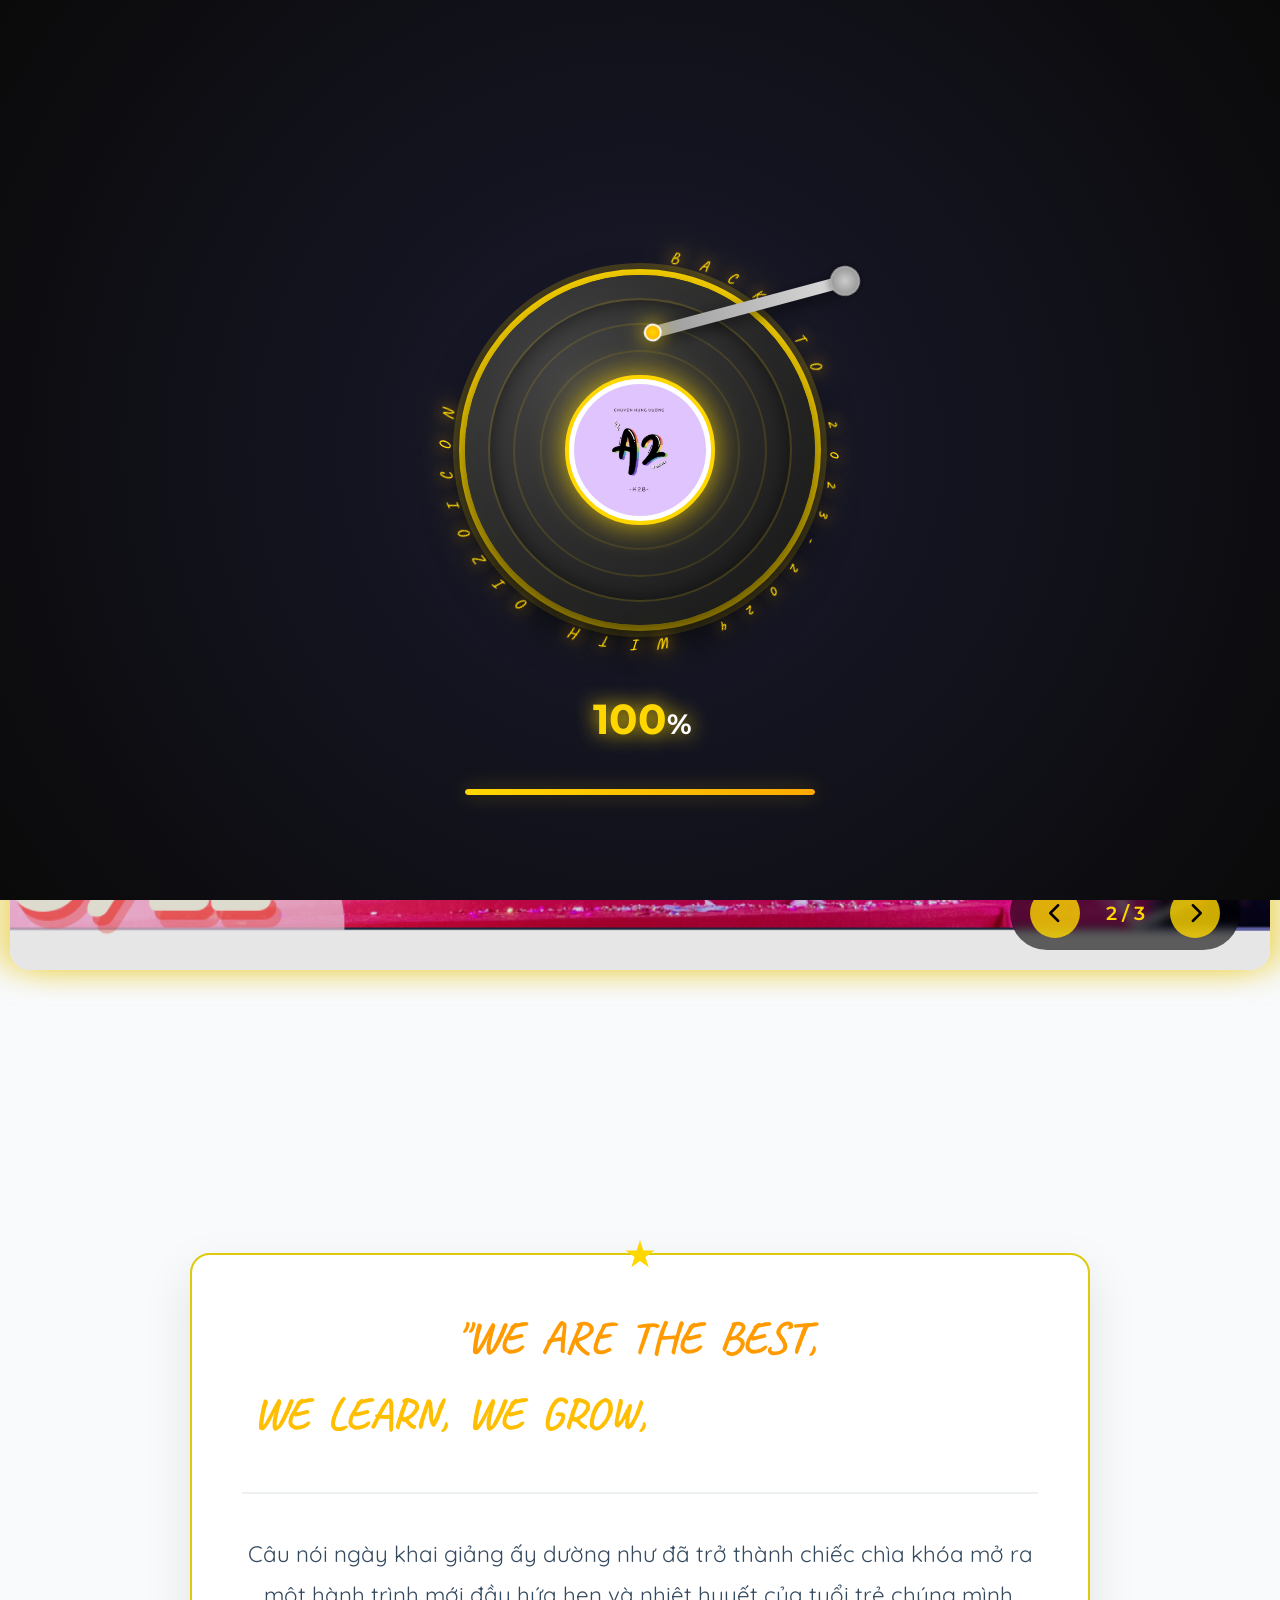
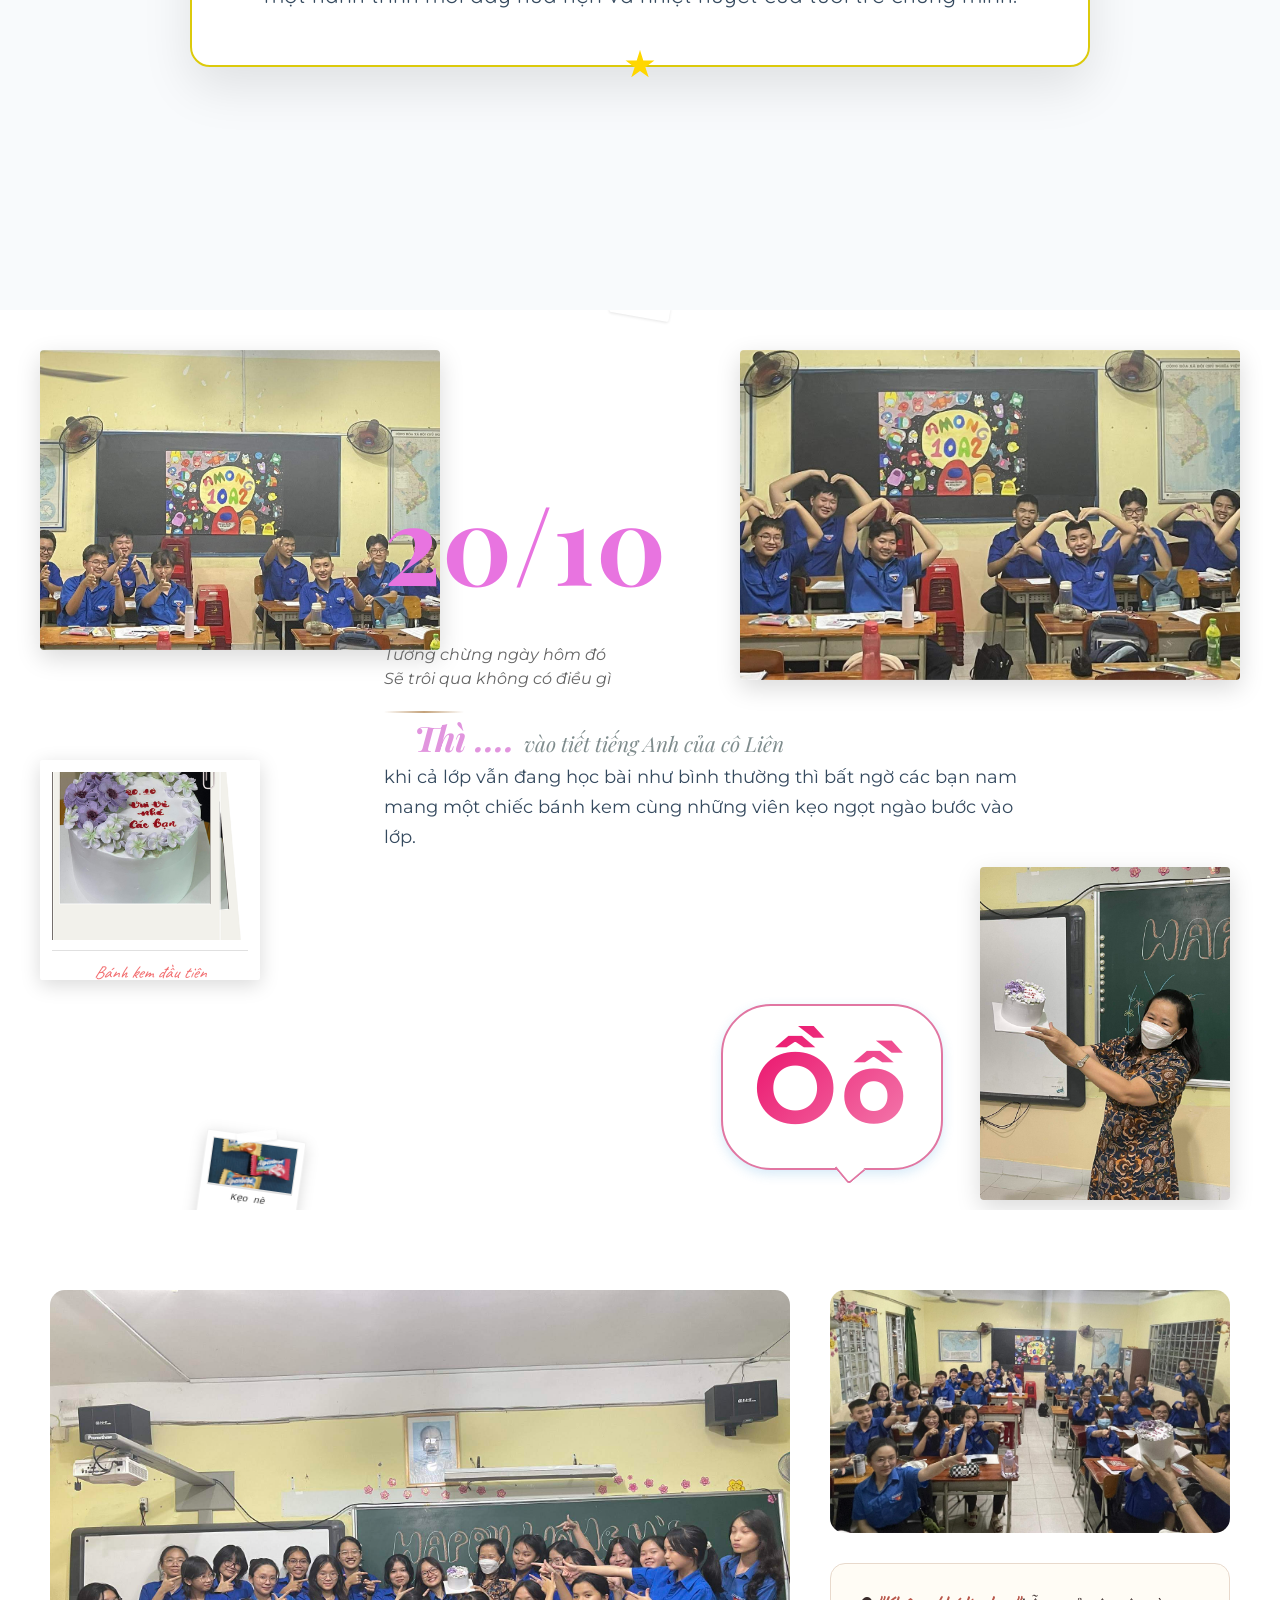
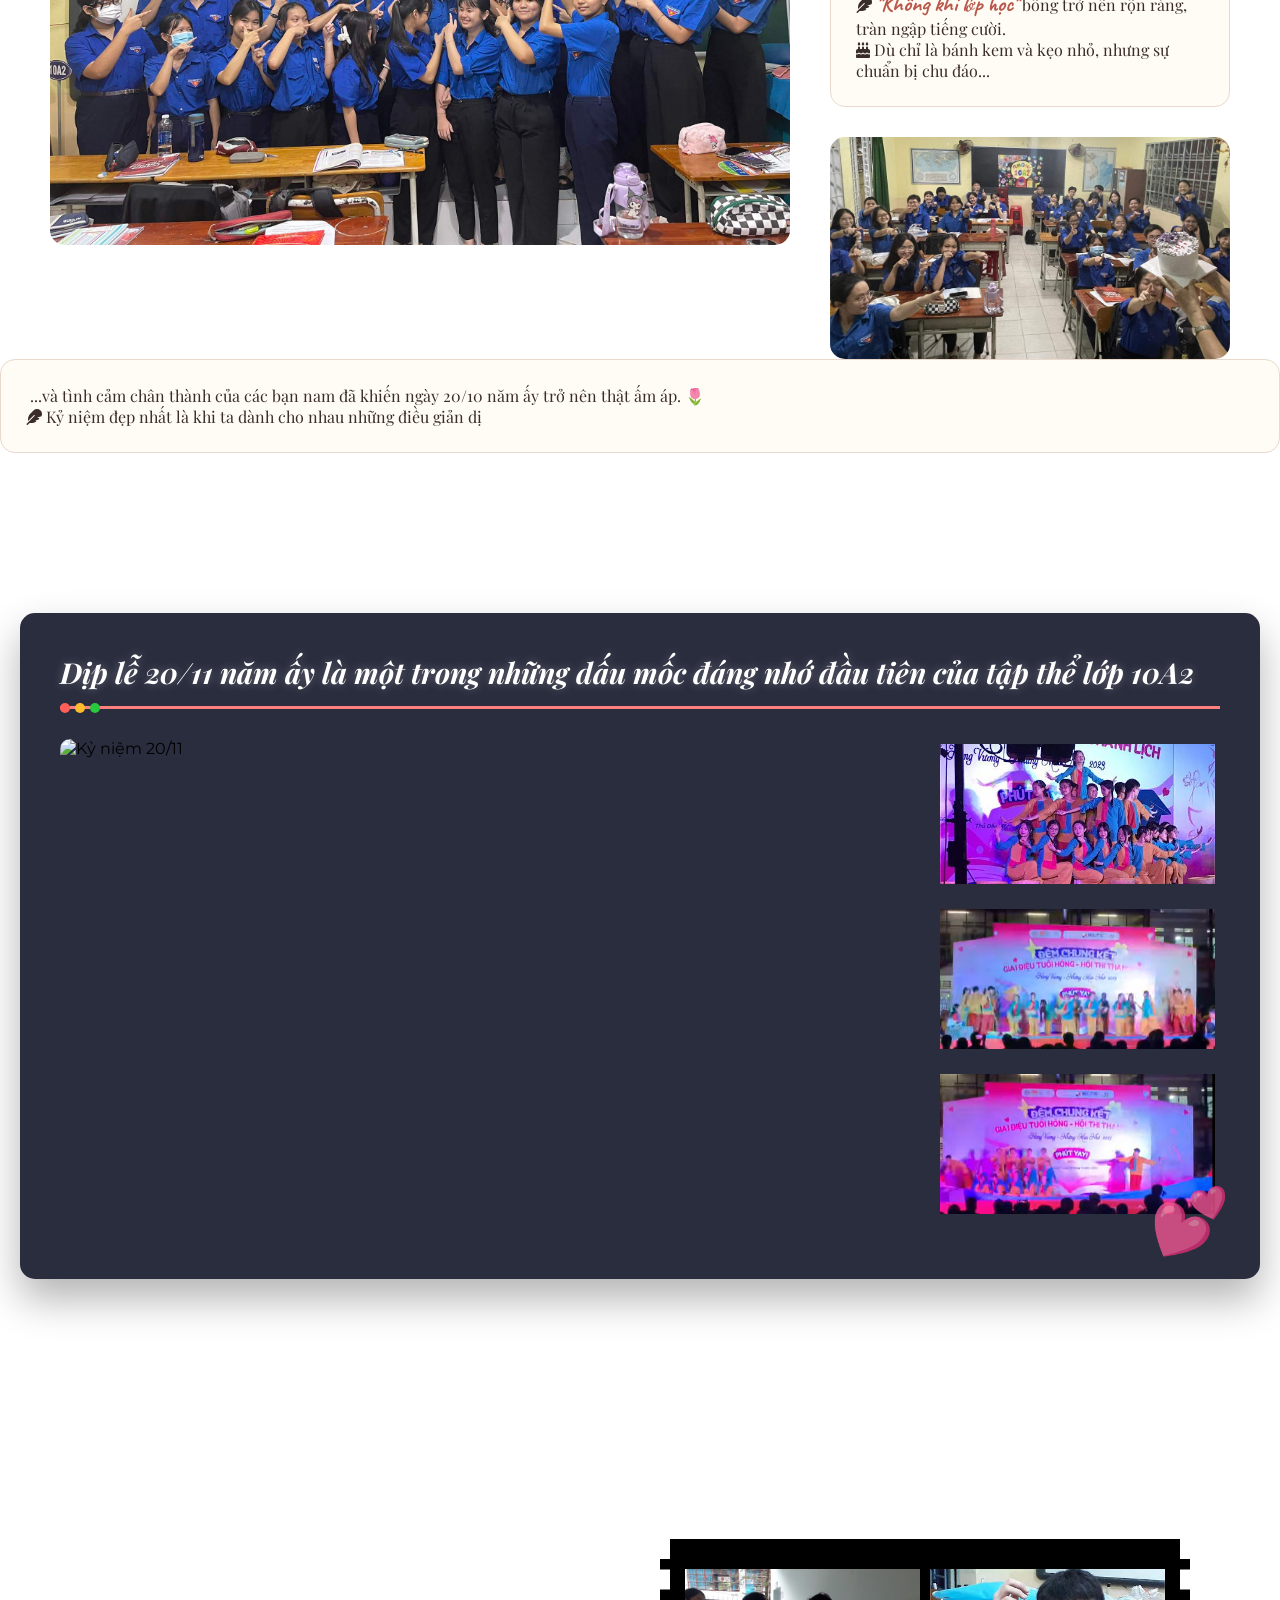
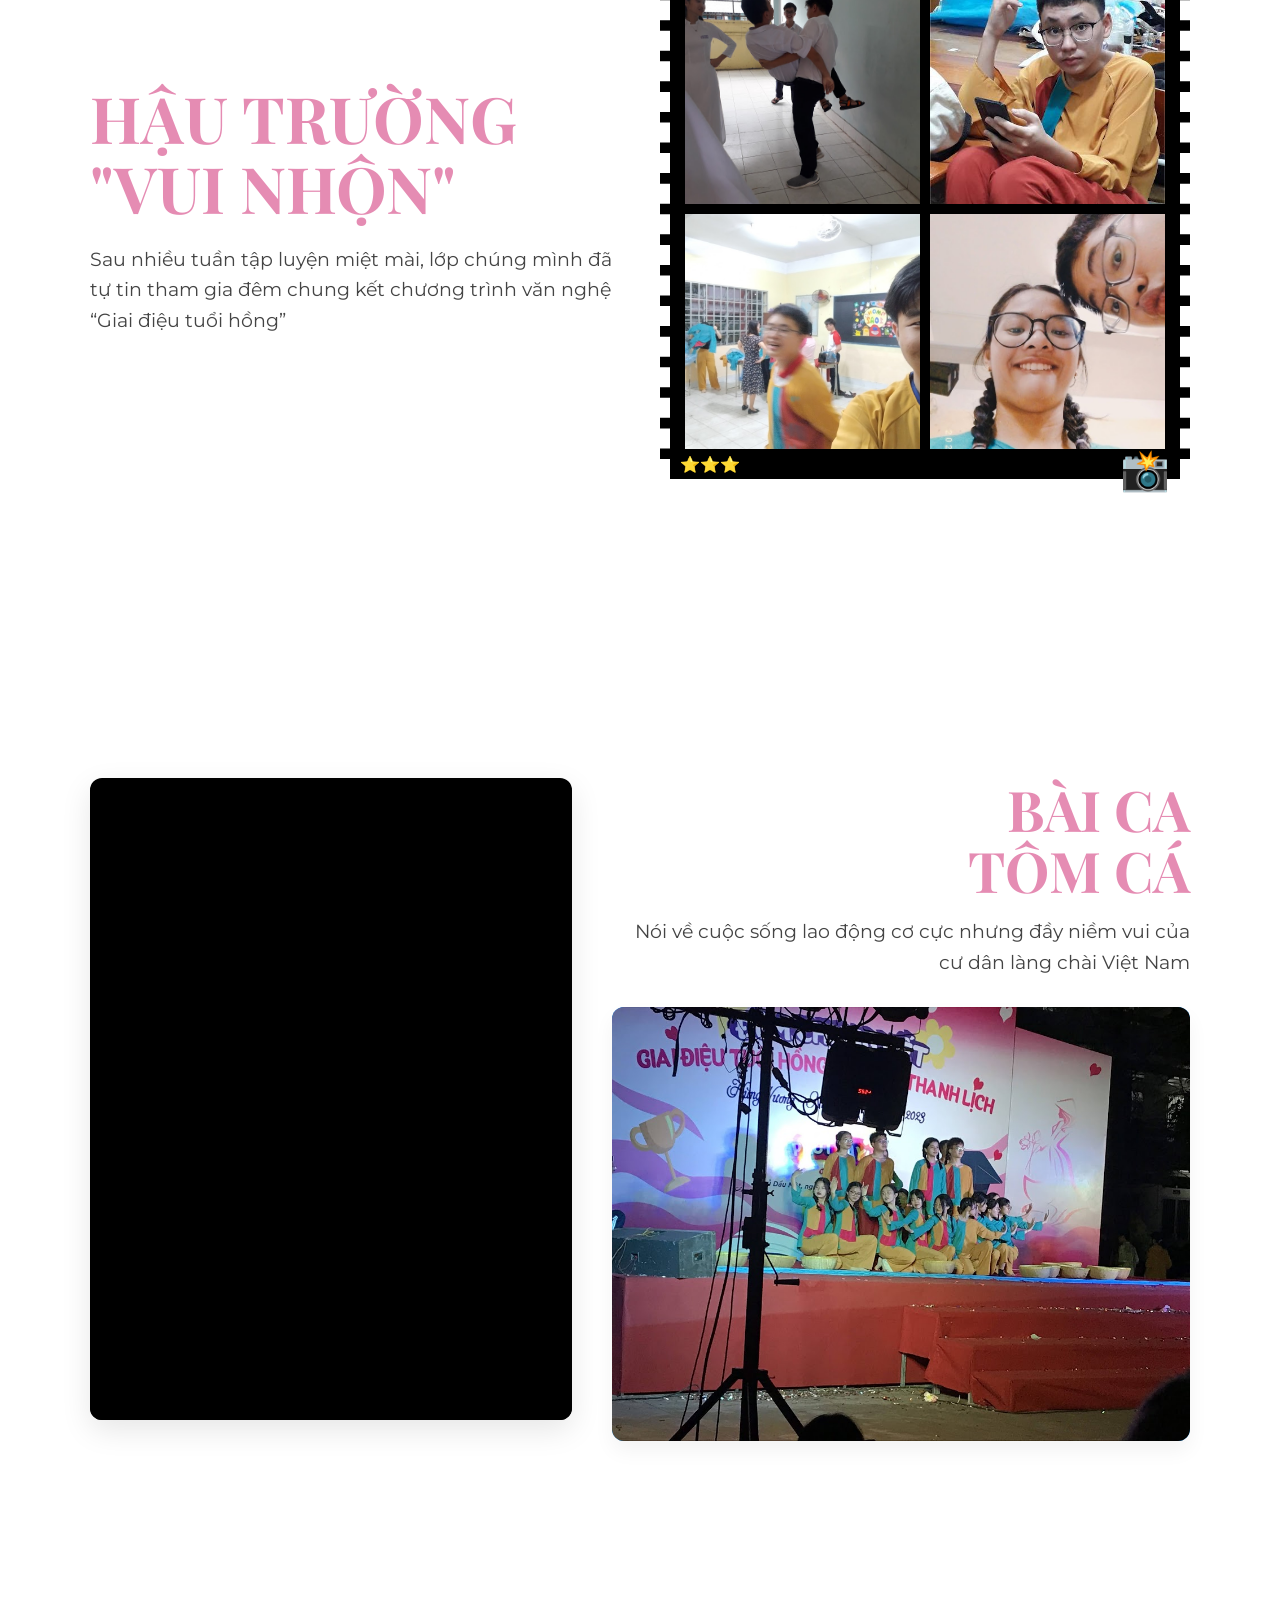
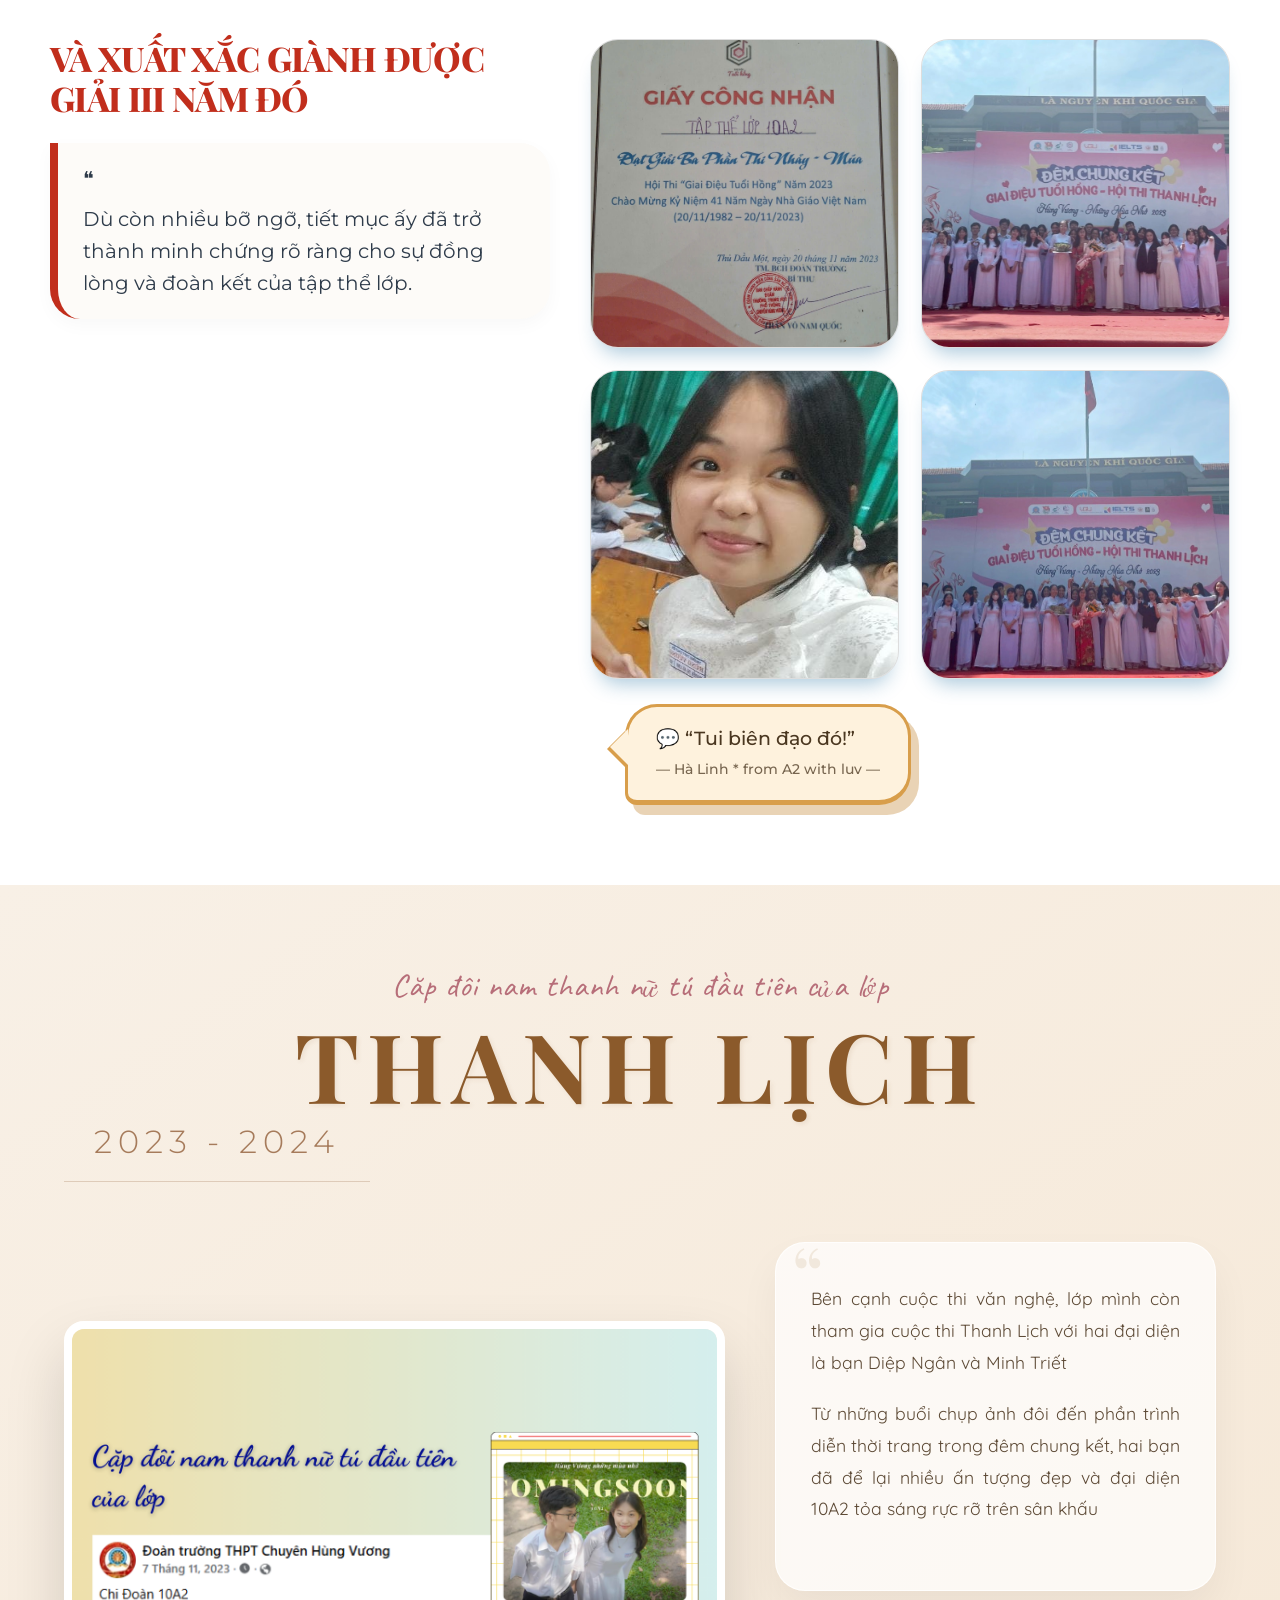
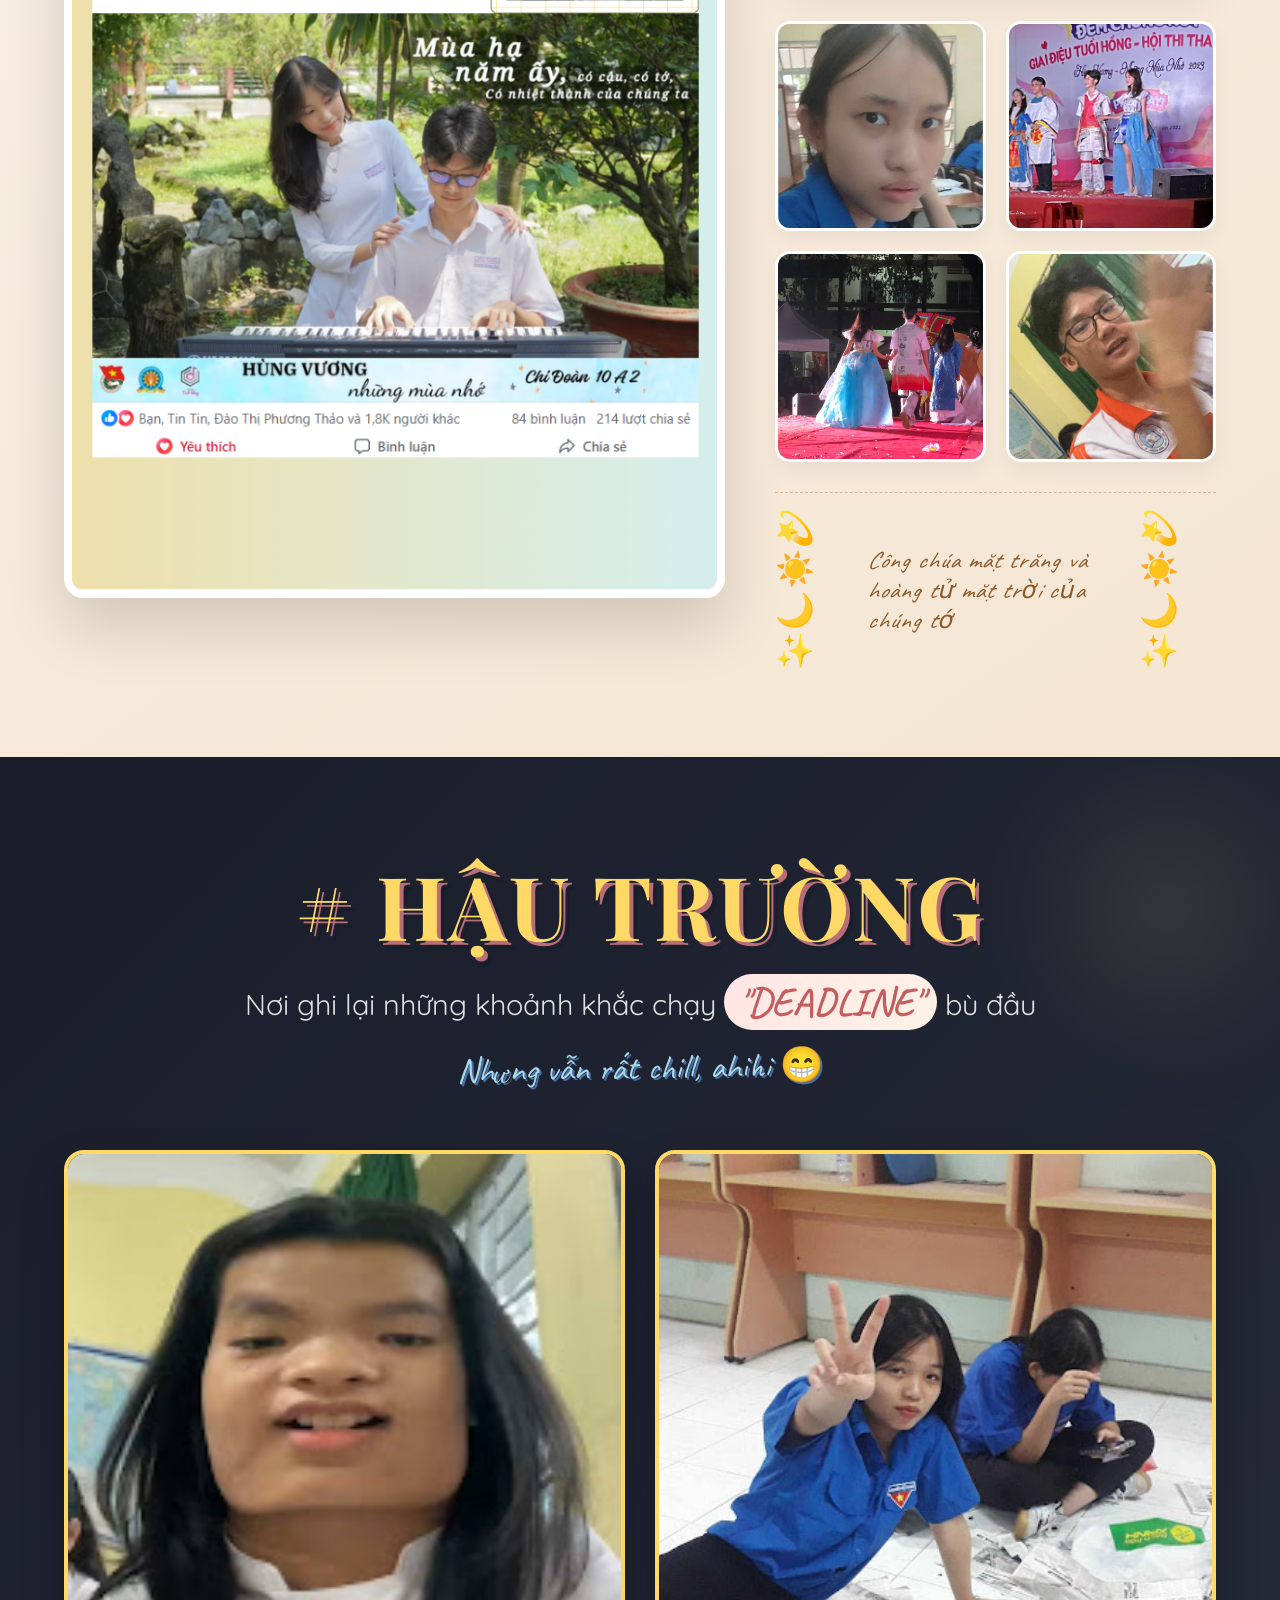
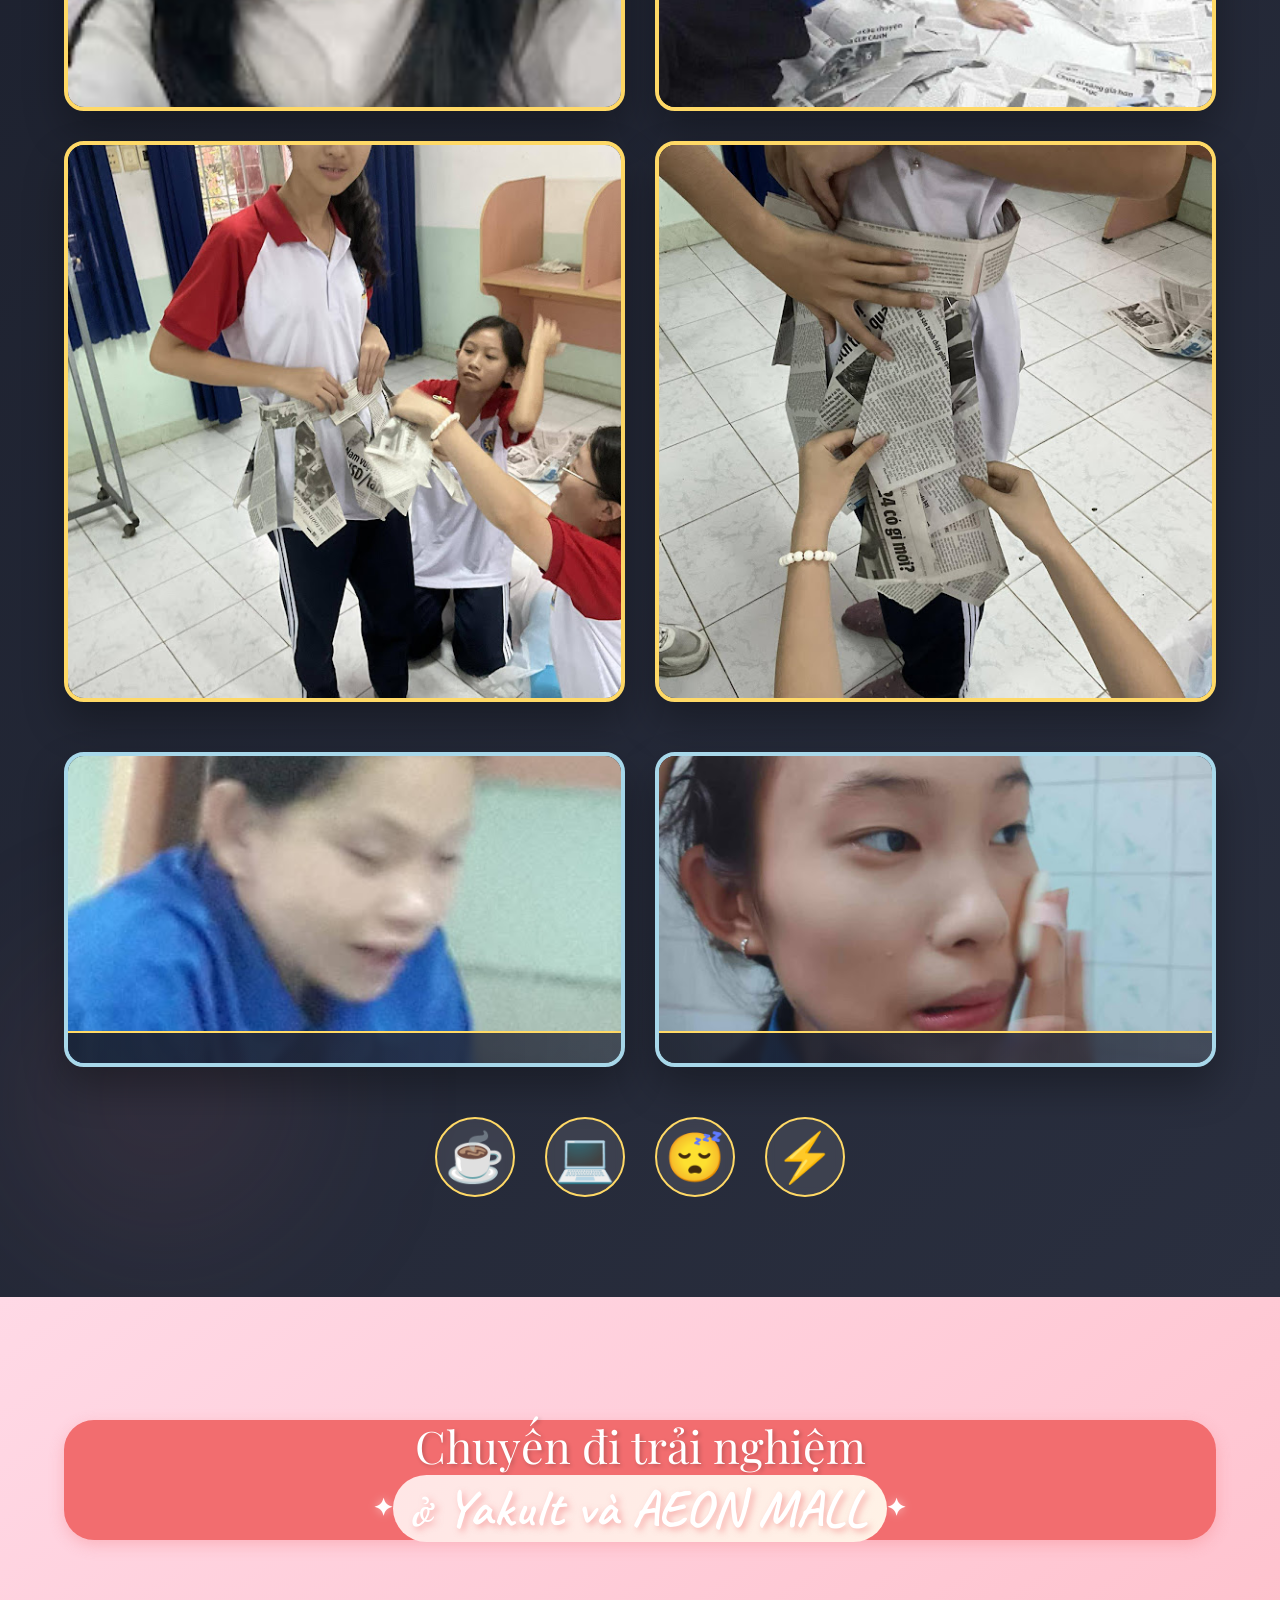
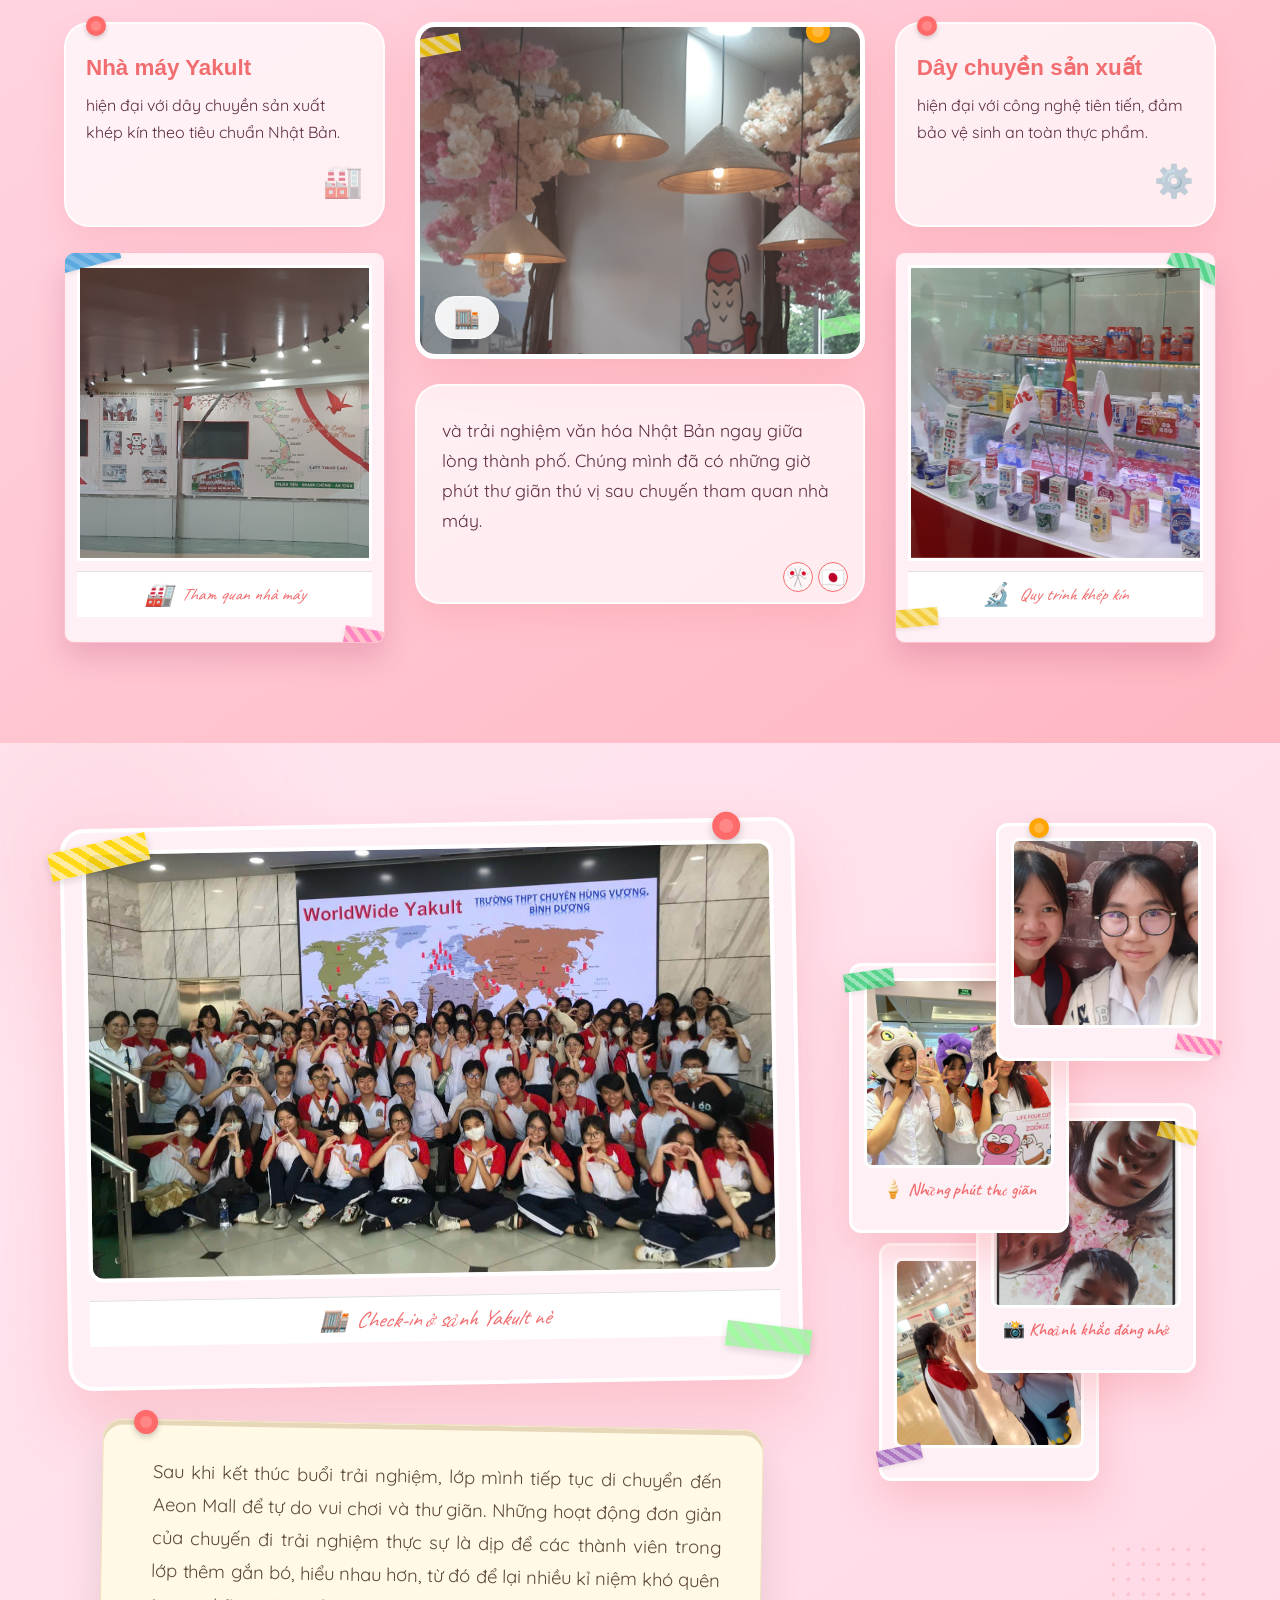
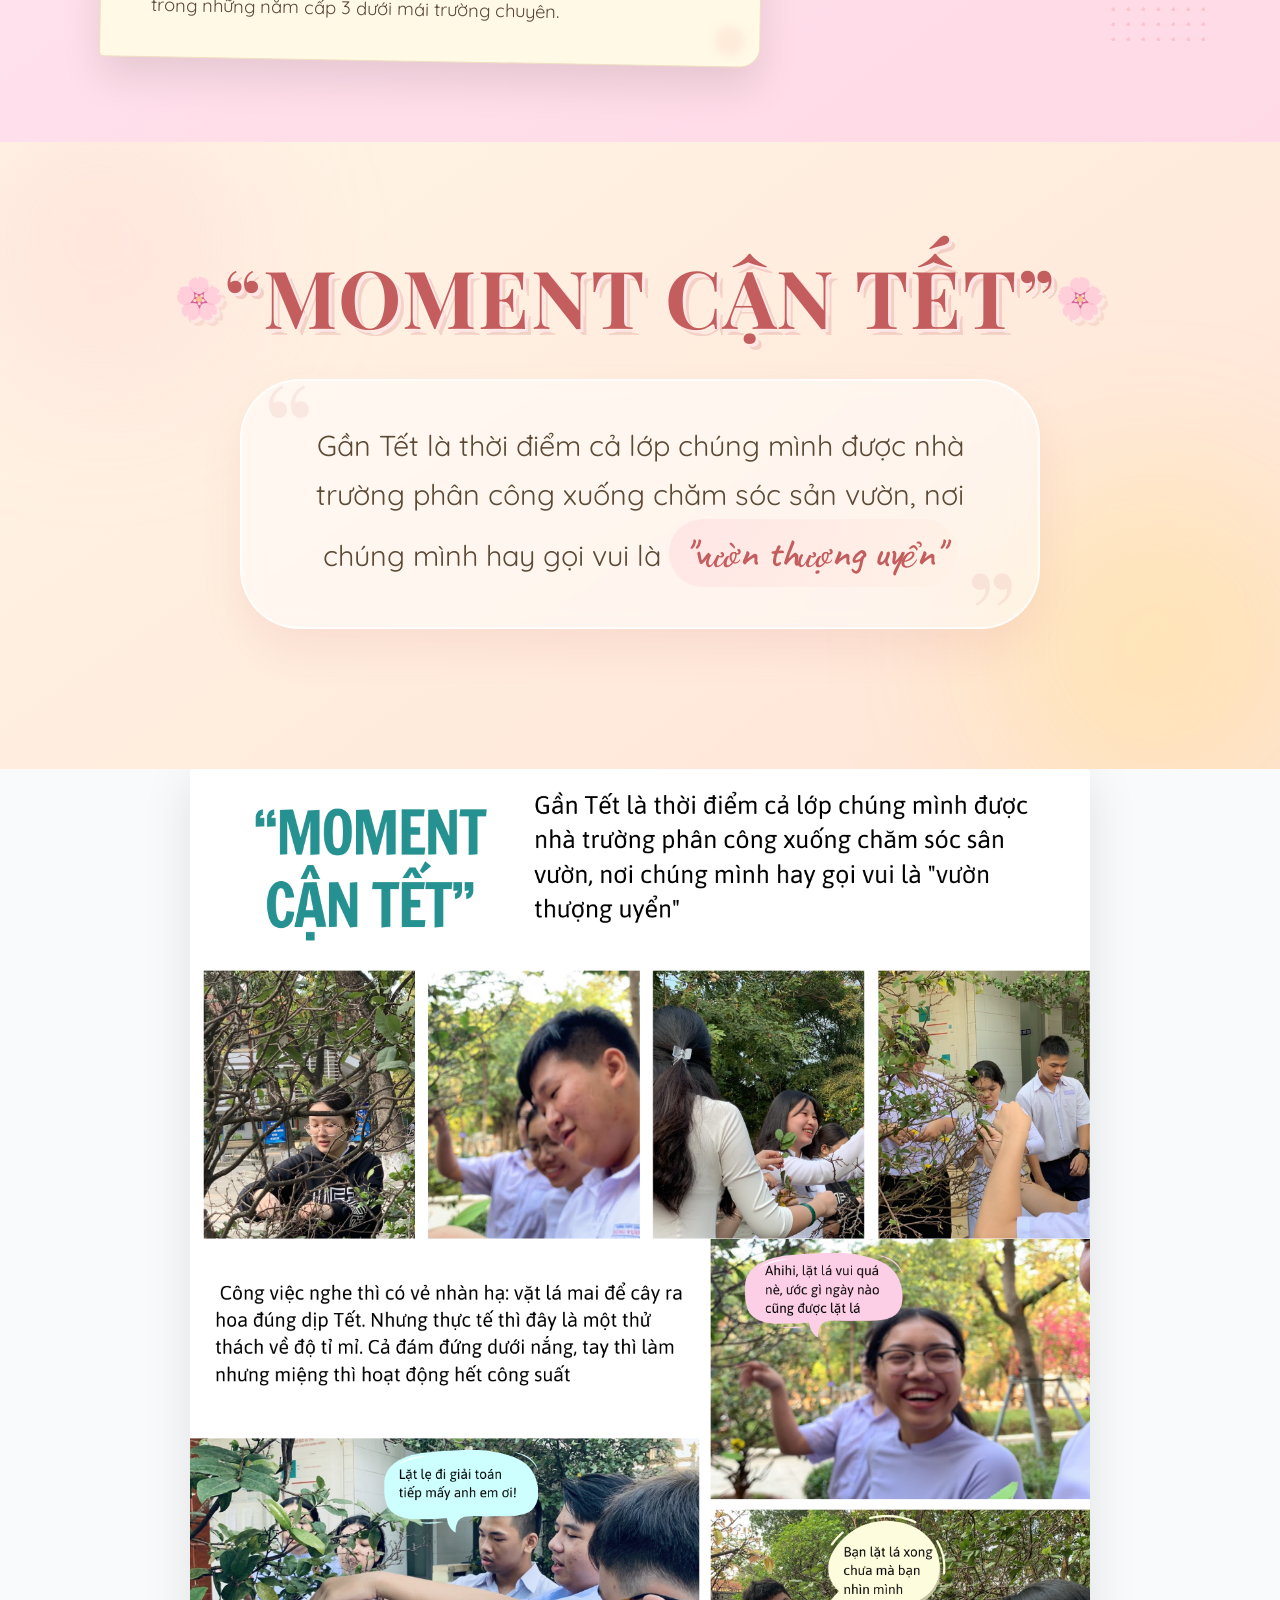
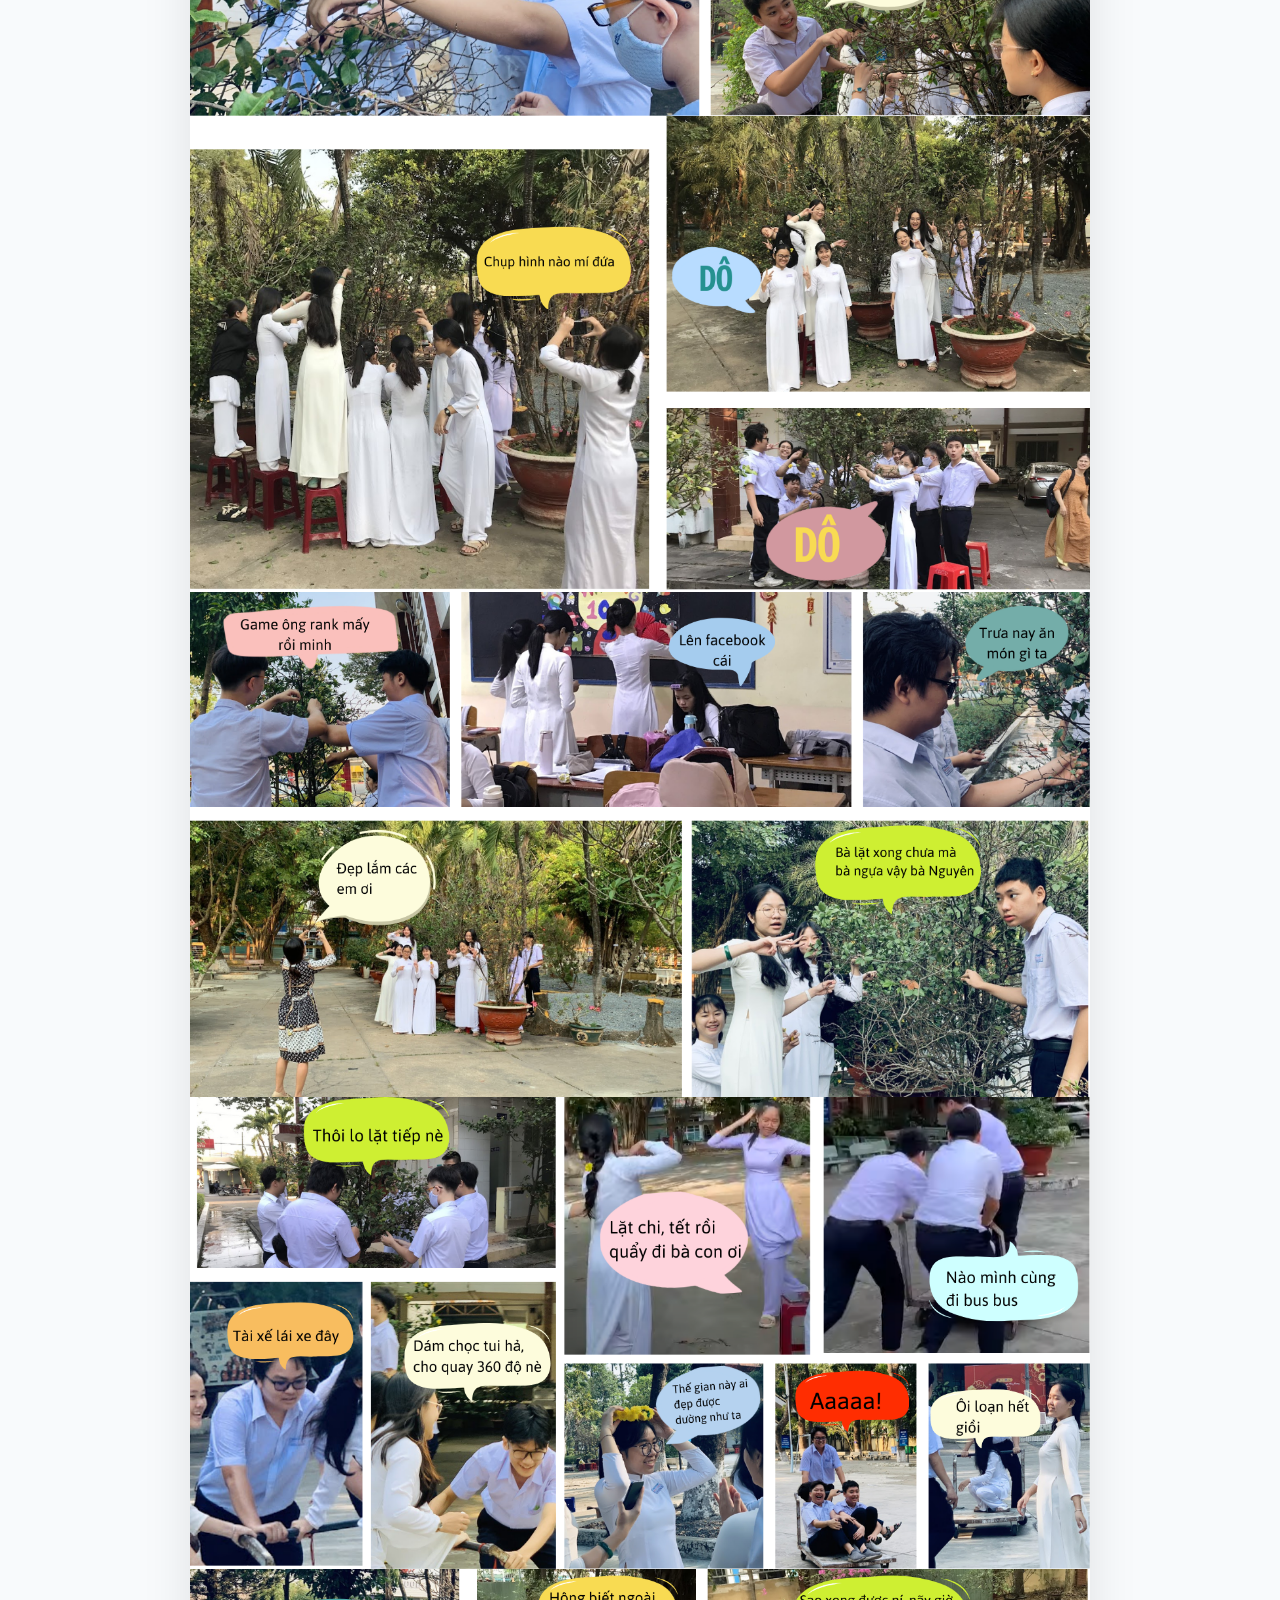
==== commit 76a65fc1: "summary" ====
--- a/index.html
+++ b/index.html
@@ -3,6 +3,7 @@
 <head>
     <meta charset="UTF-8">
     <meta name="viewport" content="width=device-width, initial-scale=1.0">
+    <meta name="viewport" content="width=device-width, initial-scale=1.0, maximum-scale=5.0, user-scalable=yes">
     <title>Kỷ Niệm Lớp Học - Hành trình đáng nhớ</title>
     
     <!-- Fonts & Icons -->
@@ -14,10 +15,78 @@
 <link href="https://fonts.googleapis.com/css2?family=Dancing+Script:wght@400;700&family=Comic+Neue:wght@400;700&display=swap" rel="stylesheet">
     <script src="javascript.js" defer></script>
     <link rel="stylesheet" href="style.css">
+    <link href="https://fonts.googleapis.com/css2?family=Be+Vietnam+Pro:wght@400;500;600;700&family=Lexend:wght@700;900&display=swap" rel="stylesheet"> 
+    <!-- Thêm vào phần head của final.html -->
+<script src="https://cdnjs.cloudflare.com/ajax/libs/three.js/r128/three.min.js"></script>
+<script src="https://cdnjs.cloudflare.com/ajax/libs/gsap/3.12.5/gsap.min.js"></script>
+<script src="https://cdnjs.cloudflare.com/ajax/libs/gsap/3.12.5/ScrollTrigger.min.js"></script> 
+
 </head>
 <body>
+    <!-- LOADING SCREEN - VINYL RECORD THEME -->
+<div class="loading-screen" id="loadingScreen">
+    <div class="loader-container">
+        <!-- Vinyl record -->
+        <div class="vinyl-record">
+            <!-- Vinyl grooves -->
+            <div class="groove-1"></div>
+            <div class="groove-2"></div>
+            <div class="groove-3"></div>
+            
+            <!-- Center label with image -->
+            <div class="record-label">
+                <img src="lop10/anh/logo.jpg" alt="10A2 Logo" class="record-image" 
+                     onerror="this.style.display='none'; this.parentElement.classList.add('fallback'); this.parentElement.innerHTML='<span>10A2</span>';">
+            </div>
+        </div>
+        
+        <!-- Tonearm -->
+        <div class="tonearm">
+            <div class="tonearm-tip"></div>
+            <div class="tonearm-base"></div>
+        </div>
+        
+        <!-- Text circle - "Back to 2023-2024 with Oizoicon" chạy theo viền đĩa -->
+        <div class="text-circle">
+            <span id="rotatingText"></span>
+        </div>
+        
+        <!-- Floating music notes -->
+        <div class="music-notes-wrapper">
+            <div class="note-animation">♪</div>
+            <div class="note-animation">♫</div>
+            <div class="note-animation">♬</div>
+            <div class="note-animation">♩</div>
+            <div class="note-animation">♪</div>
+            <div class="note-animation">♫</div>
+        </div>
+        
+        <!-- Loading progress -->
+        <div class="loading-progress">
+            <span id="loadingPercent">0</span>%
+        </div>
+        
+        <!-- Loading bar -->
+        <div class="loading-bar">
+            <div class="loading-bar-fill" id="loadingBarFill"></div>
+        </div>
+    </div>
+</div>
+       <!-- HEADER -->
+    <header class="site-header">
+        <a href="#" class="header-logo">
+            <img src="lop10/anh/logo.png" alt="Logo 12A2" class="header-logo-img" onerror="this.style.display='none'; this.parentElement.innerHTML='12A2<span>K28</span>';">
+        </a>
+        <nav class="main-nav">
+            <a href="#" class="nav-link active">Lớp 10</a>
+            <a href="#" class="nav-link">Lớp 11</a>
+            <a href="#" class="nav-link">Lớp 12</a>
+            <a href="#" class="nav-link">Thành Viên</a>
+            <a href="#" class="nav-link">Giáo Viên</a>
+        </nav> 
+    </header>
     <!-- PHẦN 1: FULL ẢNH -->
-    <div class="fullscreen-image-container">
+    <div class="fullscreen-image-container" id="fullscreen-image-container">
         <img src="lop10/anh/khaigiang.png" alt="Khai giảng" class="fullscreen-image" id="main-image">
         
         <div class="image-controls">
@@ -37,7 +106,7 @@
     </div>
 
     <!-- PHẦN 2: QUOTE -->
-    <section class="quote-section">
+    <section class="quote-section" id="quote-section">
         <div class="quote-container">
             <div class="star-decoration star-top"></div>
             <div class="star-decoration star-bottom"></div>
@@ -68,7 +137,7 @@
     </section>
 
     <!-- PHẦN 3: POLAROID SECTION -->
-    <section class="polaroid-section">
+    <section class="polaroid-section" id="polaroid-section">
         <div class="corner-images-container">
             <div class="corner-image top-left">
                 <img src="lop10/anh/phunu1.jpeg" 
@@ -87,14 +156,14 @@
             
             <div class="corner-image bottom-left polaroid-frame">
                 <div class="polaroid-inner">
-                    <div class="polaroid-image-area">
+                    
                         <img src="lop10/anh/phunu3.png" 
                              alt="Polaroid" class="polaroid-img">
-                    </div>
+                </div>
                     <div class="polaroid-caption">
-                        <p>Khoảnh khắc đáng nhớ</p>
-                    </div>
-                </div>
+                        <p>Bánh kem đầu tiên </p>
+                    </div>
+            </div>
                 <div class="polaroid-tape"></div>
             </div>
             
@@ -105,7 +174,7 @@
                              alt="Polaroid nhỏ" class="mini-img">
                     </div>
                     <div class="mini-caption">
-                        <p>Kỷ niệm</p>
+                        <p>Kẹo nè</p>
                     </div>
                 </div>
                 <div class="mini-tape"></div>
@@ -145,7 +214,7 @@
     </section>
 
     <!-- PHẦN 4: JOURNAL WRAPPER 2010 -->
-    <section class="journal-wrapper">
+    <section class="journal-wrapper" id="journal-wrapper"> 
         <div class="journal-container-2010">
             <div class="journal-main-section">
                 <div class="j-image-large-wrapper scroll-reveal">
@@ -193,7 +262,7 @@
     </section>
 
     <!-- PHẦN 5: JOURNAL SECTION 20/11 -->
-    <section class="journal-section">
+    <section class="journal-section" id="journal-section">
         <div class="journal-container fade-in-up">
             <div class="journal-header">
                 <h2 class="journal-title">Dịp lễ 20/11 năm ấy là một trong những dấu mốc đáng nhớ đầu tiên của tập thể lớp 10A2</h2>
@@ -321,11 +390,6 @@
             </div>
         </div>
     </section>
-
-
-    
-
-    
 
 <!-- PHẦN 9: THANH LỊCH - CẬP ĐỔI NAM THÀNH NỮ TỪ ĐẦU TIÊN CỦA LỚP -->
 <section class="thanhlich-section" id="thanhlich-section" style="display: block; visibility: visible; opacity: 1; min-height: 100vh;">
@@ -472,8 +536,6 @@
         </div>
     </div>
 </section>
-
-
 
 <!-- PHẦN 12: CHUYẾN ĐI TRẢI NGHIỆM YAKULT & AEON MALL -->
 <section class="traidinh-section" id="traidinh-section">
@@ -706,18 +768,18 @@
         <img src="lop10/anh/ct5.png" alt="Kỷ niệm 5">
         <img src="lop10/anh/ct6.png" alt="Kỷ niệm 6">
     </div>
-</section>
+
     <!-- Modal Popup -->
-    <div class="modal-overlay" id="modalOverlay">
-        <div class="modal-content">
-            <button class="modal-close" id="modalClose">✕</button>
-            <img class="modal-image" id="modalImage" src="" alt="">
-            <div class="modal-info">
-                <h3 class="modal-title" id="modalTitle"></h3>
-                <p class="modal-description" id="modalDescription"></p>
-            </div>
-        </div>
-    </div>
+<div class="modal-overlay" id="modalOverlay">
+    <div class="modal-content">
+        <button class="modal-close" id="modalClose">✕</button>
+        <img class="modal-image" id="modalImage" src="" alt="">
+        <div class="modal-info">
+            <h3 class="modal-title" id="modalTitle"></h3>
+            <p class="modal-description" id="modalDescription"></p>
+        </div>
+    </div>
+</div>
 
 
 <!-- PHẦN 16: KỶ NIỆM 8/3 & LỄ HỘI VĂN HÓA -->
@@ -805,7 +867,7 @@
                 <div class="cultural-right-column">
                     <div class="cultural-booth booth-china">
                         <div class="booth-header">
-                            <span class="booth-flag">🇨🇳</span>
+
                             <h3 class="booth-title">Gian hàng Trung Quốc</h3>
                         </div>
                         <div class="booth-image-duo">
@@ -1199,7 +1261,7 @@
 </section>
 
 <!-- PHẦN 20: EXTENDED COLLAGE GRID - -->
-<section class="final-memory-strip-section">
+<section class="final-memory-strip-section" id="final-memory-strip-section">
     <div class="collage-header">
         <h2 class="collage-title">NHÌN LẠI NĂM LỚP 10 NHÉ</h2>
     </div>
@@ -1212,4 +1274,255 @@
         <img src="lop10/anh/end5.png" alt="Kỷ niệm 5">
         <img src="lop10/anh/end6.png" alt="Kỷ niệm 6">
     </div>
-</section>+</section>
+<!-- FOOTER -->
+    <footer class="site-footer">
+        <div class="footer-content">
+            <div class="footer-column">
+                <h3>VỀ CHÚNG TÔI</h3>
+                <p class="footer-desc">
+                    12A2 K28 - Nơi lưu giữ những kỷ niệm đẹp nhất của tuổi học trò. Hành trình 3 năm với biết bao niềm vui và kỷ niệm.
+                </p>
+            </div>
+            
+            <div class="footer-column">
+                <h3>LIÊN KẾT NHANH</h3>
+                <ul class="footer-links">
+                    <li><a href="#fullscreen-image-container">Lớp 10</a></li>
+                    <li><a href="#">Lớp 11</a></li>
+                    <li><a href="#">Lớp 12</a></li>
+                    <li><a href="#">Thành Viên</a></li>
+                    <li><a href="#">Giáo Viên</a></li>
+                </ul>
+            </div>
+            
+            <div class="footer-column">
+                <h3>LIÊN HỆ</h3>
+                <ul class="footer-links">
+                    <li><a href="#"><i class="fab fa-facebook"></i> Facebook: 12A2 - K28</a></li>
+                </ul>
+                <div style="margin-top: 15px;">
+                    <h4 style="color: white; margin: 0 0 5px 0; font-size: 14px; font-weight: 600;">Góp ý cho lớp:</h4>
+                    <textarea class="feedback-box" rows="3" placeholder="Nhập lời nhắn..."></textarea>
+                    <button class="feedback-btn">Gửi</button>
+                </div>
+            </div>
+        </div>
+        <div class="footer-bottom">
+            &copy; 2023 - 2026 12A2 K28. All rights reserved. Made with love 💛
+        </div>
+    </footer>
+
+
+
+    <!-- Right Side Navigation Bar với mô tả chi tiết -->
+<div class="right-nav-bar">
+    <!-- Phần trăm cuộn -->
+    <div class="nav-progress" id="scrollProgress">0%</div>
+    
+    <!-- Navigation Items với mô tả -->
+    <div class="nav-item" data-section="fullscreen-image-container">
+        <i class="fas fa-home nav-icon"></i>
+        <div class="nav-content">
+            <span class="nav-title">Đầu trang</span>
+            <span class="nav-desc">Lễ khai giảng năm học</span>
+        </div>
+    </div>
+    
+    <div class="nav-item" data-section="quote-section">
+        <i class="fas fa-quote-right nav-icon"></i>
+        <div class="nav-content">
+            <span class="nav-title">Slogan lớp</span>
+            <span class="nav-desc">"We are the best..."</span>
+        </div>
+    </div>
+    
+    <div class="nav-item" data-section="polaroid-section">
+        <i class="fas fa-camera-retro nav-icon"></i>
+        <div class="nav-content">
+            <span class="nav-title">20/10</span>
+            <span class="nav-desc">Ngày Phụ nữ Việt Nam</span>
+        </div>
+    </div>
+    
+    
+    <div class="nav-item" data-section="journal-section">
+        <i class="fas fa-gift nav-icon"></i>
+        <div class="nav-content">
+            <span class="nav-title">20/11</span>
+            <span class="nav-desc">Ngày Nhà giáo Việt Nam</span>
+        </div>
+    </div>
+    
+    <div class="nav-item" data-section="backstage-section">
+        <i class="fas fa-film nav-icon"></i>
+        <div class="nav-content">
+            <span class="nav-title">Hậu trường</span>
+            <span class="nav-desc">Tập luyện văn nghệ</span>
+        </div>
+    </div>
+    
+    <div class="nav-item" data-section="media-section">
+        <i class="fas fa-music nav-icon"></i>
+        <div class="nav-content">
+            <span class="nav-title">Bài ca tôm cá</span>
+            <span class="nav-desc">Tiết mục văn nghệ</span>
+        </div>
+    </div>
+    
+    <div class="nav-item" data-section="final-award-section">
+        <i class="fas fa-trophy nav-icon"></i>
+        <div class="nav-content">
+            <span class="nav-title">Giải III</span>
+            <span class="nav-desc">Thành tích văn nghệ</span>
+        </div>
+    </div>
+    
+    <div class="nav-item" data-section="thanhlich-section">
+        <i class="fas fa-crown nav-icon"></i>
+        <div class="nav-content">
+            <span class="nav-title">Thanh lịch</span>
+            <span class="nav-desc">Cặp đôi nam thanh nữ tú</span>
+        </div>
+    </div>
+    
+    <div class="nav-item" data-section="hau-truong-section">
+        <i class="fas fa-clock nav-icon"></i>
+        <div class="nav-content">
+            <span class="nav-title">Deadline</span>
+            <span class="nav-desc">Hậu trường chạy deadline</span>
+        </div>
+    </div>
+    
+    <div class="nav-item" data-section="traidinh-section">
+        <i class="fas fa-bottle-droplet nav-icon"></i>
+        <div class="nav-content">
+            <span class="nav-title">Yakult</span>
+            <span class="nav-desc">Tham quan nhà máy</span>
+        </div>
+    </div>
+    
+    <div class="nav-item" data-section="memory-section">
+        <i class="fas fa-store nav-icon"></i>
+        <div class="nav-content">
+            <span class="nav-title">AEON Mall</span>
+            <span class="nav-desc">Kỷ niệm đi chơi</span>
+        </div>
+    </div>
+    
+    <div class="nav-item" data-section="tet-section">
+        <i class="fas fa-tree nav-icon"></i>
+        <div class="nav-content">
+            <span class="nav-title">Cận Tết</span>
+            <span class="nav-desc">Vườn thượng uyển</span>
+        </div>
+    </div>
+    
+    <div class="nav-item" data-section="cultural-section">
+        <i class="fas fa-venus-mars nav-icon"></i>
+        <div class="nav-content">
+            <span class="nav-title">8/3 & Văn hóa</span>
+            <span class="nav-desc">Lễ hội văn hóa</span>
+        </div>
+    </div>
+    
+    <div class="nav-item" data-section="summary-section">
+        <i class="fas fa-chart-simple nav-icon"></i>
+        <div class="nav-content">
+            <span class="nav-title">Tổng kết</span>
+            <span class="nav-desc">Hành trình 3 năm</span>
+        </div>
+    </div>
+    
+    <div class="nav-item" data-section="club-section">
+        <i class="fas fa-users nav-icon"></i>
+        <div class="nav-content">
+            <span class="nav-title">CLB</span>
+            <span class="nav-desc">Câu lạc bộ</span>
+        </div>
+    </div>
+    
+    <div class="nav-item" data-section="teams-section">
+        <i class="fas fa-futbol nav-icon"></i>
+        <div class="nav-content">
+            <span class="nav-title">Đội tuyển</span>
+            <span class="nav-desc">Các đội tuyển</span>
+        </div>
+    </div>
+    
+    <div class="nav-item" data-section="final-memory-strip-section">
+        <i class="fas fa-images nav-icon"></i>
+        <div class="nav-content">
+            <span class="nav-title">Khoảnh khắc</span>
+            <span class="nav-desc">Nhìn lại năm lớp 10</span>
+        </div>
+    </div>
+    
+    <!-- Scroll to top button với mô tả -->
+    <div class="scroll-top-btn" id="scrollTopBtn">
+        <i class="fas fa-arrow-up"></i>
+        <div class="nav-content">
+            <span class="nav-title">Lên đầu</span>
+            <span class="nav-desc">Quay lại đầu trang</span>
+        </div>
+    </div>
+</div>
+</div>
+
+<!-- ENDING NOTIFICATION - VINYL RECORD THEME -->
+<div class="ending-notification" id="endingNotification">
+    <div class="ending-content">
+        <!-- Decorative sparkles -->
+        <div class="ending-sparkle"></div>
+        
+        <!-- Vinyl record container -->
+        <div class="ending-vinyl-container">
+            <!-- Vinyl record -->
+            <div class="ending-record" id="endingRecord">
+                <!-- Vinyl grooves -->
+                <div class="ending-groove-1"></div>
+                <div class="ending-groove-2"></div>
+                <div class="ending-groove-3"></div>
+                
+                <!-- Center label with image -->
+                <div class="ending-label">
+                    <img src="lop10/anh/logo.jpg" alt="10A2 Logo" class="ending-image" 
+                         onerror="this.style.display='none'; this.parentElement.classList.add('fallback'); this.parentElement.innerHTML='<span>10A2</span>';">
+                </div>
+            </div>
+            
+            <!-- Tonearm -->
+            <div class="ending-tonearm" id="endingTonearm">
+                <div class="ending-tonearm-tip"></div>
+                <div class="ending-tonearm-base"></div>
+            </div>
+        </div>
+        
+        <!-- Floating music notes -->
+        <div class="ending-music-notes">
+            <div class="ending-note">♪</div>
+            <div class="ending-note">♫</div>
+            <div class="ending-note">♬</div>
+            <div class="ending-note">♩</div>
+            <div class="ending-note">♪</div>
+            <div class="ending-note">♫</div>
+        </div>
+        
+        <!-- Text container -->
+        <div class="ending-text-container">
+            <div class="ending-text-line1">Đó là năm lớp 10 của</div>
+            <div class="ending-text-line2">OIZOICON đó</div>
+        </div>
+        
+        <!-- Close button -->
+        <button class="ending-close-btn" id="endingCloseBtn">
+            <i class="fas fa-rotate-left" style="margin-right: 10px;"></i>
+            Nghe lại kỷ niệm
+        </button>
+    </div>
+</div>
+
+
+
+</body>
+</html>
--- a/style.css
+++ b/style.css
@@ -1,3 +1,268 @@
+/* ===== HEADER & FOOTER STYLES ===== */
+:root {
+    --primary-color: #1e293b;
+    --main-bg-color: #f8fafc;
+    --header-height: 90px;
+}
+
+/* Điều chỉnh body để phù hợp với cả style cũ và mới */
+body {
+    font-family: 'Montserrat', 'Be Vietnam Pro', 'Inter', sans-serif !important;
+    background-color: var(--main-bg-color);
+    margin: 0;
+    padding: 0;
+    padding-top: var(--header-height);
+    min-height: 100vh;
+    display: flex;
+    flex-direction: column;
+    overflow-x: hidden;
+}
+
+/* Header Styles */
+.site-header {
+    position: fixed;
+    top: 0;
+    left: 0;
+    width: 100%;
+    height: var(--header-height);
+    background: rgba(255, 255, 255, 0.95); /* Tăng độ đục lên 0.95 */
+    backdrop-filter: blur(10px);
+    -webkit-backdrop-filter: blur(10px);
+    border-bottom: 1px solid rgba(0,0,0,0.05);
+    z-index: 1000;
+    display: flex;
+    align-items: center;
+    justify-content: space-between;
+    padding: 0 40px;
+    box-sizing: border-box;
+    box-shadow: 0 4px 20px rgba(0,0,0,0.05);
+    transition: all 0.3s ease;
+}
+
+.header-logo {
+    height: 100%;
+    display: flex;
+    align-items: center;
+    text-decoration: none;
+    font-family: 'Lexend', sans-serif;
+    font-size: 24px;
+    font-weight: 900;
+    color: var(--primary-color);
+}
+
+.header-logo-img {
+    height: auto;
+    max-height: 60px; /* Tăng lên 60px */
+    width: auto;
+    object-fit: contain;
+    display: block;
+}
+
+/* Fallback khi không có ảnh logo */
+.header-logo span {
+    background: linear-gradient(135deg, #ff6b6b, #4ecdc4);
+    -webkit-background-clip: text;
+    -webkit-text-fill-color: transparent;
+    font-size: 28px;
+    font-weight: 900;
+}
+
+.main-nav {
+    display: flex;
+    gap: 30px;
+}
+
+.nav-link {
+    text-decoration: none;
+    color: #64748b;
+    font-weight: 600;
+    font-size: 14px;
+    text-transform: uppercase;
+    letter-spacing: 0.5px;
+    transition: color 0.2s;
+    position: relative;
+}
+
+.nav-link:hover {
+    color: var(--primary-color);
+}
+
+.nav-link::after {
+    content: '';
+    position: absolute;
+    bottom: -5px;
+    left: 0;
+    width: 0;
+    height: 2px;
+    background: #ffd700; /* Đổi thành màu vàng gold cho đồng bộ với theme */
+    transition: width 0.3s ease;
+}
+
+.nav-link:hover::after {
+    width: 100%;
+}
+
+.nav-link.active {
+    color: #ffd700; /* Màu vàng cho link active */
+}
+
+/* Footer Styles */
+.site-footer {
+    background-color: var(--primary-color);
+    color: #cbd5e1;
+    padding: 60px 20px 30px;
+    margin-top: auto;
+    font-family: 'Be Vietnam Pro', sans-serif;
+    width: 100%;
+    clear: both;
+}
+
+.footer-content {
+    max-width: 1200px;
+    margin: 0 auto;
+    display: grid;
+    grid-template-columns: 1.5fr 1fr 1fr;
+    gap: 40px;
+    border-bottom: 1px solid rgba(255,255,255,0.1);
+    padding-bottom: 40px;
+    margin-bottom: 30px;
+}
+
+.footer-column h3 {
+    color: white;
+    font-family: 'Lexend', sans-serif;
+    font-size: 18px;
+    margin-top: 0;
+    margin-bottom: 20px;
+    letter-spacing: 1px;
+}
+
+.footer-desc {
+    line-height: 1.8;
+    font-size: 14px;
+    max-width: 300px;
+    color: #94a3b8;
+}
+
+.footer-links {
+    list-style: none;
+    padding: 0;
+    margin: 0;
+}
+
+.footer-links li {
+    margin-bottom: 12px;
+}
+
+.footer-links a {
+    color: #cbd5e1;
+    text-decoration: none;
+    transition: all 0.2s;
+    font-size: 14px;
+    display: inline-block;
+}
+
+.footer-links a:hover {
+    color: #ffd700; /* Đổi thành màu vàng */
+    padding-left: 8px;
+}
+
+.feedback-box {
+    width: 100%;
+    padding: 12px;
+    border-radius: 8px;
+    border: 1px solid #475569;
+    background: #334155;
+    color: white;
+    margin-top: 10px;
+    resize: vertical;
+    font-family: 'Be Vietnam Pro', sans-serif;
+    font-size: 13px;
+    box-sizing: border-box;
+}
+
+.feedback-box::placeholder { 
+    color: #94a3b8; 
+}
+
+.feedback-box:focus { 
+    outline: none; 
+    border-color: #ffd700; /* Đổi thành màu vàng */
+}
+
+.feedback-btn {
+    margin-top: 10px;
+    padding: 8px 20px;
+    background: #ffd700; /* Đổi thành màu vàng */
+    color: var(--primary-color);
+    border: none;
+    border-radius: 6px;
+    cursor: pointer;
+    font-size: 13px;
+    font-weight: 600;
+    transition: all 0.2s;
+}
+
+.feedback-btn:hover { 
+    background: #ffed4d; /* Màu vàng nhạt hơn */
+    transform: translateY(-2px);
+    box-shadow: 0 5px 15px rgba(255, 215, 0, 0.3);
+}
+
+.footer-bottom {
+    text-align: center;
+    font-size: 13px;
+    color: #64748b;
+    padding-top: 20px;
+}
+
+/* Responsive */
+@media (max-width: 768px) {
+    :root {
+        --header-height: auto;
+    }
+    
+    .site-header {
+        flex-direction: column;
+        height: auto;
+        padding: 15px 20px;
+        gap: 15px;
+    }
+    
+    .header-logo-img {
+        max-height: 50px;
+    }
+
+    .main-nav {
+        width: 100%;
+        justify-content: center;
+        gap: 15px;
+        flex-wrap: wrap;
+    }
+
+    .nav-link {
+        font-size: 12px;
+        padding: 5px 8px;
+        background: #f1f5f9;
+        border-radius: 6px;
+    }
+    .nav-link::after { display: none; }
+
+    body { 
+        padding-top: 130px; 
+    }
+
+    .footer-content {
+        grid-template-columns: 1fr;
+        gap: 30px;
+        text-align: left;
+    }
+    .footer-desc { 
+        margin: 0; 
+        max-width: 100%;
+    }
+}
+
     /* ===== RESET & BASE ===== */
         * {
             margin: 0;
@@ -45,14 +310,7 @@
             scroll-behavior: smooth;
         }
 
-        body 
-
-        {
-            font-family: 'Montserrat', sans-serif;
-            overflow-x: hidden;
-            background: #f5f7fa;
-        }
-
+      
         /* ===== ANIMATIONS CHUNG ===== */
         @keyframes fadeIn {
             from { opacity: 0; transform: translateY(-20px); }
@@ -394,7 +652,7 @@
         }
 
         .bottom-left {
-            bottom: 40px;
+            bottom: -450px;
             left: 40px;
             width: 220px;
             height: 220px;
@@ -6202,108 +6460,504 @@
     line-height: 1.8 !important;
 }
 
-
-/* ===== TIMELINE NAVIGATION - BÊN PHẢI MÀN HÌNH ===== */
-.timeline-wrapper {
+/* ===== RIGHT SIDE NAVIGATION BAR - FIX ===== */
+.right-nav-bar {
     position: fixed;
-    right: -180px; /* Ẩn về bên phải */
+    right: 20px;
     top: 50%;
     transform: translateY(-50%);
     z-index: 9999;
+    display: flex;
+    flex-direction: column;
+    gap: 8px;
     background: rgba(255, 255, 255, 0.95);
     backdrop-filter: blur(10px);
-    border-radius: 20px 0 0 20px;
-    padding: 20px;
-    box-shadow: -5px 10px 30px rgba(0, 0, 0, 0.15);
-    border: 2px solid #ffd700;
-    border-right: none;
+    -webkit-backdrop-filter: blur(10px);
+    padding: 15px 8px;
+    border-radius: 30px;
+    box-shadow: 0 10px 30px rgba(0, 0, 0, 0.15);
+    border: 1px solid #ffd700;
     max-height: 80vh;
     overflow-y: auto;
-    transition: right 0.3s ease;
-    width: 180px;
-}
-
-/* Phần nhô ra */
-.timeline-wrapper::before {
-    content: '◀';
-    position: absolute;
-    left: -20px;
-    top: 50%;
-    transform: translateY(-50%);
-    width: 20px;
-    height: 50px;
+    width: 55px;
+}
+
+/* Custom scrollbar cho navigation */
+.right-nav-bar::-webkit-scrollbar {
+    width: 3px;
+}
+
+.right-nav-bar::-webkit-scrollbar-track {
+    background: #f1f1f1;
+    border-radius: 10px;
+}
+
+.right-nav-bar::-webkit-scrollbar-thumb {
     background: #ffd700;
-    border-radius: 10px 0 0 10px;
+    border-radius: 10px;
+}
+
+.nav-item {
+    position: relative;
+    width: 38px;
+    height: 38px;
+    border-radius: 50%;
+    background: white;
     display: flex;
     align-items: center;
     justify-content: center;
-    font-size: 14px;
-    color: #333;
     cursor: pointer;
-}
-
-/* Khi hover */
-.timeline-wrapper:hover {
-    right: 0;
-}
-
-.timeline-wrapper:hover::before {
-    content: '▶';
-}
-
-.timeline-item {
+    transition: all 0.2s ease;
+    border: 2px solid transparent;
+    box-shadow: 0 2px 8px rgba(0, 0, 0, 0.1);
+    flex-shrink: 0;
+    margin: 0 auto;
+}
+
+.nav-item:hover {
+    transform: scale(1.1);
+    border-color: #ffd700;
+    background: #fff9e6;
+}
+
+.nav-item.active {
+    background: #ffd700;
+    border-color: white;
+    box-shadow: 0 0 15px #ffd700;
+}
+
+.nav-icon {
+    font-size: 1.1rem;
+    color: #64748b;
+    transition: all 0.2s ease;
+}
+
+.nav-item:hover .nav-icon {
+    color: #ffd700;
+}
+
+.nav-item.active .nav-icon {
+    color: #1e293b;
+}
+
+/* Tooltip - chỉ hiện khi hover */
+.nav-tooltip {
+    position: absolute;
+    right: 45px;
+    top: 50%;
+    transform: translateY(-50%);
+    background: #1e293b;
+    color: white;
+    padding: 5px 10px;
+    border-radius: 15px;
+    font-size: 11px;
+    font-weight: 500;
+    white-space: nowrap;
+    opacity: 0;
+    visibility: hidden;
+    transition: all 0.2s ease;
+    box-shadow: 0 2px 8px rgba(0, 0, 0, 0.2);
+    border: 1px solid #ffd700;
+    pointer-events: none;
+    z-index: 10000;
+}
+
+.nav-tooltip::after {
+    content: '';
+    position: absolute;
+    right: -5px;
+    top: 50%;
+    transform: translateY(-50%);
+    width: 0;
+    height: 0;
+    border-top: 5px solid transparent;
+    border-bottom: 5px solid transparent;
+    border-left: 5px solid #1e293b;
+}
+
+.nav-item:hover .nav-tooltip {
+    opacity: 1;
+    visibility: visible;
+    right: 48px;
+}
+
+/* Scroll to top button */
+.scroll-top-btn {
+    width: 38px;
+    height: 38px;
+    border-radius: 50%;
+    background: #ffd700;
     display: flex;
     align-items: center;
-    margin: 10px 0;
+    justify-content: center;
     cursor: pointer;
-    padding: 5px 10px;
+    border: 2px solid white;
+    box-shadow: 0 2px 10px rgba(255, 215, 0, 0.4);
+    flex-shrink: 0;
+    margin: 5px auto 0;
+    transition: all 0.2s ease;
+}
+
+.scroll-top-btn:hover {
+    transform: scale(1.1) translateY(-2px);
+    background: #ffed4d;
+    box-shadow: 0 5px 15px rgba(255, 215, 0, 0.5);
+}
+
+.scroll-top-btn i {
+    font-size: 1.1rem;
+    color: #1e293b;
+}
+
+/* Progress indicator - sửa lại để hiển thị đúng */
+.nav-progress {
+    position: sticky;
+    top: 5px;
+    margin: 0 auto 10px auto;
+    background: #1e293b;
+    color: white;
+    padding: 4px 8px;
     border-radius: 20px;
-    transition: all 0.2s ease;
-}
-
-.timeline-item:hover {
-    background: rgba(255, 215, 0, 0.2);
-    transform: translateX(-5px);
-}
-
-.timeline-dot {
-    width: 10px;
-    height: 10px;
+    font-size: 10px;
+    font-weight: 600;
+    text-align: center;
+    border: 1px solid #ffd700;
+    width: fit-content;
+    min-width: 35px;
+    z-index: 10;
+    box-shadow: 0 2px 5px rgba(0,0,0,0.2);
+}
+
+/* Animation */
+@keyframes navPulse {
+    0% { box-shadow: 0 0 0 0 rgba(255, 215, 0, 0.4); }
+    70% { box-shadow: 0 0 0 8px rgba(255, 215, 0, 0); }
+    100% { box-shadow: 0 0 0 0 rgba(255, 215, 0, 0); }
+}
+
+.nav-item.active {
+    animation: navPulse 2s infinite;
+}
+
+/* Mobile responsive */
+@media (max-width: 768px) {
+    .right-nav-bar {
+        right: 8px;
+        padding: 10px 5px;
+        width: 45px;
+    }
+
+    .nav-item, .scroll-top-btn {
+        width: 32px;
+        height: 32px;
+    }
+
+    .nav-icon, .scroll-top-btn i {
+        font-size: 0.9rem;
+    }
+
+    .nav-tooltip {
+        display: none;
+    }
+
+    .nav-progress {
+        font-size: 9px;
+        padding: 3px 6px;
+        min-width: 30px;
+    }
+}
+
+
+/* ===== NAVIGATION BAR WITH DETAILED DESCRIPTIONS ===== */
+.right-nav-bar {
+    position: fixed;
+    right: 20px;
+    top: 50%;
+    transform: translateY(-50%);
+    z-index: 9999;
+    display: flex;
+    flex-direction: column;
+    gap: 8px;
+    background: rgba(255, 255, 255, 0.95);
+    backdrop-filter: blur(10px);
+    -webkit-backdrop-filter: blur(10px);
+    padding: 15px 8px;
+    border-radius: 30px;
+    box-shadow: 0 10px 30px rgba(0, 0, 0, 0.15);
+    border: 1px solid #ffd700;
+    max-height: 80vh;
+    overflow-y: auto;
+    width: auto;
+    min-width: 55px;
+    transition: all 0.3s ease;
+}
+
+/* Khi hover vào thanh navigation, mở rộng để hiện mô tả */
+.right-nav-bar:hover {
+    min-width: 250px;
+    padding: 15px 12px;
+}
+
+.right-nav-bar:hover .nav-item {
+    width: 100%;
+    height: auto;
+    min-height: 50px;
+    justify-content: flex-start;
+    padding: 10px 15px;
+    border-radius: 25px;
+    gap: 15px;
+}
+
+.right-nav-bar:hover .nav-icon {
+    margin-right: 0;
+    font-size: 1.3rem;
+    min-width: 30px;
+    text-align: center;
+}
+
+.right-nav-bar:hover .nav-content {
+    display: flex;
+    flex-direction: column;
+    gap: 2px;
+}
+
+.right-nav-bar:hover .nav-title {
+    display: block;
+    font-size: 14px;
+    font-weight: 600;
+    color: #333;
+    line-height: 1.3;
+}
+
+.right-nav-bar:hover .nav-desc {
+    display: block;
+    font-size: 11px;
+    color: #666;
+    line-height: 1.2;
+    opacity: 0.8;
+}
+
+/* Nav item */
+.nav-item {
+    position: relative;
+    width: 38px;
+    height: 38px;
     border-radius: 50%;
-    background: #ccc;
-    margin-right: 10px;
-    transition: all 0.2s ease;
-}
-
-.timeline-item.active .timeline-dot {
-    background: #ffd700;
-    transform: scale(1.3);
-    box-shadow: 0 0 10px #ffd700;
-}
-
-.timeline-label {
-    font-family: 'Caveat', cursive;
-    font-size: 14px;
-    color: #333;
+    background: white;
     display: flex;
     align-items: center;
-    gap: 5px;
-}
-
-.timeline-label span {
-    font-size: 16px;
-}
-
-.timeline-item.active .timeline-label {
-    color: #d44b6b;
-    font-weight: bold;
-}
-
+    justify-content: center;
+    cursor: pointer;
+    transition: all 0.2s ease;
+    border: 2px solid transparent;
+    box-shadow: 0 2px 8px rgba(0, 0, 0, 0.1);
+    flex-shrink: 0;
+    margin: 0 auto;
+}
+
+.nav-item:hover {
+    transform: scale(1.1);
+    border-color: #ffd700;
+    background: #fff9e6;
+}
+
+.nav-item.active {
+    background: #ffd700;
+    border-color: white;
+    box-shadow: 0 0 15px #ffd700;
+}
+
+.nav-item.active .nav-title,
+.nav-item.active .nav-desc {
+    color: #1e293b;
+}
+
+.nav-item.active .nav-desc {
+    opacity: 0.9;
+}
+
+.nav-icon {
+    font-size: 1.1rem;
+    color: #64748b;
+    transition: all 0.2s ease;
+}
+
+.nav-item:hover .nav-icon {
+    color: #ffd700;
+}
+
+.nav-item.active .nav-icon {
+    color: #1e293b;
+}
+
+/* Nội dung - ẩn mặc định */
+.nav-content {
+    display: none;
+}
+
+.nav-title, .nav-desc {
+    display: none;
+}
+
+/* Progress indicator */
+.nav-progress {
+    position: sticky;
+    top: 5px;
+    margin: 0 auto 10px auto;
+    background: #1e293b;
+    color: white;
+    padding: 4px 10px;
+    border-radius: 20px;
+    font-size: 11px;
+    font-weight: 600;
+    text-align: center;
+    border: 1px solid #ffd700;
+    width: fit-content;
+    min-width: 45px;
+    z-index: 10;
+    box-shadow: 0 2px 5px rgba(0,0,0,0.2);
+}
+
+.right-nav-bar:hover .nav-progress {
+    min-width: 60px;
+    font-size: 12px;
+    padding: 5px 12px;
+}
+
+/* Scroll to top button */
+.scroll-top-btn {
+    width: 38px;
+    height: 38px;
+    border-radius: 50%;
+    background: #ffd700;
+    display: flex;
+    align-items: center;
+    justify-content: center;
+    cursor: pointer;
+    border: 2px solid white;
+    box-shadow: 0 2px 10px rgba(255, 215, 0, 0.4);
+    flex-shrink: 0;
+    margin: 5px auto 0;
+    transition: all 0.2s ease;
+}
+
+.scroll-top-btn:hover {
+    transform: scale(1.1) translateY(-2px);
+    background: #ffed4d;
+    box-shadow: 0 5px 15px rgba(255, 215, 0, 0.5);
+}
+
+.scroll-top-btn i {
+    font-size: 1.1rem;
+    color: #1e293b;
+}
+
+/* Khi hover, scroll-top-btn cũng mở rộng */
+.right-nav-bar:hover .scroll-top-btn {
+    width: 100%;
+    height: auto;
+    min-height: 50px;
+    border-radius: 25px;
+    justify-content: flex-start;
+    padding: 10px 15px;
+    gap: 15px;
+}
+
+.right-nav-bar:hover .scroll-top-btn i {
+    margin-right: 0;
+    font-size: 1.3rem;
+    min-width: 30px;
+}
+
+.right-nav-bar:hover .scroll-top-btn .nav-content {
+    display: flex;
+}
+
+.right-nav-bar:hover .scroll-top-btn .nav-title {
+    color: #1e293b;
+    font-weight: 700;
+}
+
+.right-nav-bar:hover .scroll-top-btn .nav-desc {
+    color: #1e293b;
+    opacity: 0.7;
+}
+
+/* Animation */
+@keyframes navPulse {
+    0% { box-shadow: 0 0 0 0 rgba(255, 215, 0, 0.4); }
+    70% { box-shadow: 0 0 0 8px rgba(255, 215, 0, 0); }
+    100% { box-shadow: 0 0 0 0 rgba(255, 215, 0, 0); }
+}
+
+.nav-item.active {
+    animation: navPulse 2s infinite;
+}
+
+/* Custom scrollbar */
+.right-nav-bar::-webkit-scrollbar {
+    width: 4px;
+}
+
+.right-nav-bar::-webkit-scrollbar-track {
+    background: #f1f1f1;
+    border-radius: 10px;
+}
+
+.right-nav-bar::-webkit-scrollbar-thumb {
+    background: #ffd700;
+    border-radius: 10px;
+}
+
+/* Mobile responsive */
 @media (max-width: 768px) {
-    .timeline-wrapper {
-        display: none;
-    }
-}
+    .right-nav-bar {
+        right: 8px;
+        padding: 10px 5px;
+        min-width: 45px;
+    }
+    
+    .right-nav-bar:hover {
+        min-width: 220px;
+    }
+
+    .nav-item, .scroll-top-btn {
+        width: 32px;
+        height: 32px;
+    }
+
+    .nav-icon, .scroll-top-btn i {
+        font-size: 0.9rem;
+    }
+    
+    .right-nav-bar:hover .nav-item,
+    .right-nav-bar:hover .scroll-top-btn {
+        min-height: 45px;
+        padding: 8px 12px;
+        gap: 12px;
+    }
+    
+    .right-nav-bar:hover .nav-icon,
+    .right-nav-bar:hover .scroll-top-btn i {
+        font-size: 1.1rem;
+        min-width: 25px;
+    }
+    
+    .right-nav-bar:hover .nav-title {
+        font-size: 13px;
+    }
+    
+    .right-nav-bar:hover .nav-desc {
+        font-size: 10px;
+    }
+
+    .nav-progress {
+        font-size: 10px;
+        padding: 3px 8px;
+        min-width: 40px;
+    }
+}
+
 /* ===== SMOOTH SCROLL ENHANCEMENT ===== */
 html {
     scroll-behavior: smooth;
@@ -6588,4 +7242,1909 @@
     transform: none !important;
 }
 
-/* Giữ nguyên các phần CSS Layout của bạn bên dưới */+/* ===== RESPONSIVE FIXES FOR MOBILE ===== */
+
+/* Base mobile adjustments */
+@media (max-width: 768px) {
+    /* Fix chung */
+    body {
+        overflow-x: hidden;
+        width: 100%;
+    }
+
+    section {
+        width: 100% !important;
+        overflow-x: hidden;
+    }
+
+    img {
+        max-width: 100%;
+        height: auto;
+    }
+
+    /* PHẦN 1: FULL ẢNH */
+    .fullscreen-image-container {
+        height: 60vh;
+        padding: 0 5px;
+        margin-top: 10px;
+    }
+
+    .fullscreen-image {
+        height: calc(60vh - 20px);
+        border-radius: 15px;
+    }
+
+    .image-controls {
+        bottom: 20px;
+        right: 20px;
+        padding: 8px 15px;
+        gap: 10px;
+    }
+
+    .control-btn {
+        width: 40px;
+        height: 40px;
+        font-size: 1rem;
+    }
+
+    /* PHẦN 2: QUOTE */
+    .quote-section {
+        min-height: auto;
+        padding: 40px 15px;
+    }
+
+    .quote-container {
+        padding: 30px 20px;
+    }
+
+    .quote-line {
+        font-size: 1.8rem !important;
+        line-height: 1.3;
+    }
+
+    .word {
+        margin-right: 4px;
+    }
+
+    .description-text {
+        font-size: 1.1rem;
+        line-height: 1.5;
+    }
+
+    /* PHẦN 3: POLAROID SECTION */
+    .polaroid-section {
+        min-height: auto;
+        padding: 60px 0;
+    }
+
+    .corner-images-container {
+        position: relative;
+        height: auto;
+        display: grid;
+        grid-template-columns: repeat(2, 1fr);
+        gap: 10px;
+        padding: 10px;
+        width: 100%;
+    }
+
+    .corner-image {
+        position: relative !important;
+        width: 100% !important;
+        height: 180px !important;
+        top: auto !important;
+        left: auto !important;
+        right: auto !important;
+        bottom: auto !important;
+        transform: none !important;
+    }
+
+    .polaroid-tape,
+    .mini-polaroid {
+        display: none;
+    }
+
+    .polaroid-section .content-text-container {
+        width: 90%;
+        margin: 20px auto;
+        padding: 20px 15px;
+        position: relative;
+        z-index: 10;
+    }
+
+    .polaroid-section .date-number {
+        font-size: 4rem;
+        margin-top: 0;
+        text-align: center;
+    }
+
+    .polaroid-section .title-text-no-frame {
+        font-size: 1.6rem;
+        padding-left: 0;
+        text-align: center;
+    }
+
+    .polaroid-section .message-section {
+        position: relative;
+        bottom: auto;
+        left: auto;
+        width: 100%;
+        transform: none;
+        margin: 20px 0;
+    }
+
+    .polaroid-section .speech-bubble {
+        padding: 15px 20px;
+        margin: 0 auto;
+        width: fit-content;
+    }
+
+    .polaroid-section .speech-bubble p {
+        font-size: 60px;
+    }
+
+    .polaroid-section .speech-bubble::after {
+        display: none;
+    }
+
+    /* PHẦN 4: JOURNAL WRAPPER */
+    .journal-wrapper {
+        padding: 40px 0;
+    }
+
+    .journal-container-2010 {
+        padding: 0 20px;
+    }
+
+    .journal-main-section {
+        flex-direction: column;
+        gap: 20px;
+    }
+
+    .j-image-large-wrapper {
+        min-width: auto;
+        height: 300px;
+        width: 100%;
+    }
+
+    .j-right-column {
+        width: 100%;
+        gap: 20px;
+    }
+
+    .j-image-small-top-wrapper,
+    .j-image-small-bottom-wrapper {
+        height: 200px;
+    }
+
+    .j-text-box-middle,
+    .j-bottom-text {
+        padding: 20px;
+    }
+
+    /* PHẦN 5: JOURNAL SECTION 20/11 */
+    .journal-section {
+        padding: 40px 15px;
+    }
+
+    .journal-container {
+        padding: 25px;
+    }
+
+    .journal-title {
+        font-size: 1.3rem;
+    }
+
+    .journal-content-grid {
+        grid-template-columns: 1fr;
+        gap: 20px;
+    }
+
+    .main-photo-wrapper {
+        height: 300px;
+    }
+
+    .side-photos-column {
+        flex-direction: row;
+        flex-wrap: wrap;
+    }
+
+    .small-photo-wrapper {
+        width: calc(50% - 10px);
+    }
+
+    .small-photo {
+        height: 120px;
+    }
+
+    .double-hearts {
+        font-size: 2.5rem;
+        bottom: 10px;
+        right: 15px;
+    }
+
+    /* PHẦN 6: BACKSTAGE */
+    .backstage-container {
+        min-height: auto;
+        padding: 40px 0;
+    }
+
+    .backstage-content {
+        flex-direction: column;
+        gap: 30px;
+        width: 95%;
+    }
+
+    .backstage-title {
+        font-size: 2.5rem;
+        text-align: center;
+    }
+
+    .backstage-desc {
+        font-size: 1rem;
+        text-align: center;
+    }
+
+    .film-strip {
+        padding: 20px 10px;
+    }
+
+    .photo-grid {
+        gap: 5px;
+    }
+
+    /* PHẦN 7: BÀI CA TÔM CÁ */
+    .new-layout-section {
+        min-height: auto;
+        padding: 40px 0;
+    }
+
+    .layout-container {
+        flex-direction: column;
+        gap: 30px;
+        width: 95%;
+    }
+
+    .layout-left {
+        width: 100%;
+    }
+
+    .video-wrapper-v2 {
+        aspect-ratio: 16/9;
+    }
+
+    .layout-right {
+        width: 100%;
+    }
+
+    .text-content {
+        text-align: center;
+    }
+
+    .pink-title {
+        font-size: 2.5rem;
+    }
+
+    /* PHẦN 8: GIẢI III */
+    #final-award-section .container {
+        padding: 20px;
+    }
+
+    #final-award-section .columns {
+        flex-direction: column;
+    }
+
+    #final-award-section .red-title {
+        font-size: 28px;
+        text-align: center;
+    }
+
+    #final-award-section .grid-2x2 {
+        gap: 15px;
+    }
+
+    #final-award-section .photo-frame {
+        aspect-ratio: 1/1;
+        border-radius: 15px;
+    }
+
+    #final-award-section .speech-bubble {
+        margin-left: 0;
+        padding: 15px 20px;
+        font-size: 16px;
+        border-radius: 20px;
+    }
+
+    #final-award-section .speech-bubble::before,
+    #final-award-section .speech-bubble::after {
+        display: none;
+    }
+
+    /* PHẦN 9: THANH LỊCH */
+    .thanhlich-section {
+        padding: 40px 0 !important;
+    }
+
+    .thanhlich-container {
+        width: 95% !important;
+    }
+
+    .thanhlich-title {
+        font-size: 3rem !important;
+        letter-spacing: 4px !important;
+    }
+
+    .thanhlich-subtitle {
+        font-size: 1.3rem !important;
+    }
+
+    .thanhlich-year {
+        font-size: 1.2rem !important;
+        letter-spacing: 3px !important;
+        padding: 0 15px 15px !important;
+    }
+
+    .thanhlich-content {
+        flex-direction: column !important;
+        gap: 30px !important;
+    }
+
+    .thanhlich-left {
+        width: 100% !important;
+    }
+
+    .thanhlich-text-box {
+        padding: 25px 20px !important;
+    }
+
+    .thanhlich-description {
+        font-size: 0.95rem !important;
+        line-height: 1.6 !important;
+    }
+
+    .elegant-grid {
+        gap: 10px;
+    }
+
+    .elegant-grid-item {
+        aspect-ratio: 1/1;
+    }
+
+    /* PHẦN 11: HẬU TRƯỜNG */
+    .hau-truong-section {
+        padding: 50px 0;
+    }
+
+    .hau-truong-title {
+        font-size: 3rem;
+    }
+
+    .hau-truong-description {
+        font-size: 1.2rem;
+    }
+
+    .hau-truong-sub {
+        font-size: 1.5rem;
+    }
+
+    .hau-truong-grid {
+        grid-template-columns: 1fr;
+        gap: 20px;
+    }
+
+    .hau-truong-extra {
+        flex-direction: column;
+        gap: 20px;
+    }
+
+    .extra-item {
+        aspect-ratio: 16/9;
+    }
+
+    .decor-stickers {
+        gap: 15px;
+    }
+
+    .sticker {
+        width: 50px;
+        height: 50px;
+        font-size: 1.8rem;
+    }
+
+    /* PHẦN 12: TRAIDINH */
+    .traidinh-section {
+        padding: 50px 0;
+    }
+
+    .traidinh-container {
+        width: 95%;
+    }
+
+    .title-wrapper {
+        margin-bottom: 30px;
+    }
+
+    .color-strip {
+        height: 80px;
+    }
+
+    .title-line {
+        font-size: 1.8rem;
+    }
+
+    .title-line.highlight {
+        font-size: 2rem;
+    }
+
+    .traidinh-content {
+        flex-direction: column;
+        gap: 25px;
+    }
+
+    .traidinh-col {
+        width: 100%;
+    }
+
+    .middle-col {
+        order: -1;
+    }
+
+    .text-card {
+        padding: 20px 15px;
+        min-height: auto;
+    }
+
+    .text-highlight {
+        font-size: 1.2rem;
+    }
+
+    .polaroid-frame.small-frame {
+        padding: 8px 8px 20px 8px;
+    }
+
+    .horizontal-frame {
+        aspect-ratio: 16/9;
+    }
+
+    /* PHẦN 14: MEMORY SECTION */
+    .memory-section {
+        padding: 40px 0;
+    }
+
+    .memory-container {
+        flex-direction: column;
+        gap: 30px;
+        width: 95%;
+    }
+
+    .memory-left {
+        width: 100%;
+    }
+
+    .large-polaroid {
+        padding: 12px 12px 30px 12px;
+    }
+
+    .large-image {
+        aspect-ratio: 16/9;
+    }
+
+    .paper-note {
+        padding: 25px 20px;
+    }
+
+    .note-text {
+        font-size: 1rem;
+        line-height: 1.6;
+    }
+
+    .memory-right {
+        min-height: auto;
+        margin-top: 20px;
+    }
+
+    .stacked-vertical {
+        display: flex;
+        flex-direction: column;
+        align-items: center;
+        gap: 20px;
+    }
+
+    .stack-item {
+        position: relative;
+        width: 80%;
+        top: auto !important;
+        left: auto !important;
+        right: auto !important;
+        transform: none !important;
+        margin: 0 auto;
+    }
+
+    /* PHẦN 15: TET SECTION */
+    .tet-section {
+        min-height: auto;
+        padding: 50px 0;
+    }
+
+    .tet-title {
+        font-size: 2.5rem;
+    }
+
+    .tet-title::before,
+    .tet-title::after {
+        font-size: 1.5rem;
+    }
+
+    .tet-description {
+        font-size: 1.2rem;
+        padding: 25px 20px;
+        border-radius: 30px;
+    }
+
+    .highlight {
+        font-size: 1.5rem;
+    }
+
+    /* PHẦN 16: CULTURAL SECTION */
+    .cultural-section {
+        padding: 50px 0;
+    }
+
+    .cultural-container {
+        width: 95%;
+        gap: 40px;
+    }
+
+    .cultural-march-section,
+    .cultural-festival-section {
+        padding: 30px 20px;
+    }
+
+    .cultural-march-section .section-header h2,
+    .cultural-festival-section .section-header h2 {
+        font-size: 2.5rem;
+        padding: 0 20px;
+    }
+
+    .cultural-march-section .section-header h2::before,
+    .cultural-march-section .section-header h2::after,
+    .cultural-festival-section .section-header h2::before,
+    .cultural-festival-section .section-header h2::after {
+        font-size: 1.5rem;
+    }
+
+    .cultural-grid-1,
+    .cultural-grid-2 {
+        grid-template-columns: 1fr;
+        gap: 25px;
+    }
+
+    .cultural-small-images {
+        grid-template-columns: repeat(2, 1fr);
+    }
+
+    .cultural-image-large {
+        aspect-ratio: 16/9;
+    }
+
+    .cultural-text-box {
+        padding: 20px;
+        font-size: 0.95rem;
+    }
+
+    .booth-header {
+        flex-direction: column;
+        text-align: center;
+    }
+
+    .booth-title {
+        font-size: 1.5rem !important;
+    }
+
+    .booth-image-large,
+    .booth-image-main {
+        aspect-ratio: 16/9;
+    }
+
+    .booth-image-small {
+        width: 60%;
+    }
+
+    /* PHẦN 17: SUMMARY SECTION */
+    .summary-section {
+        padding: 40px 0;
+    }
+
+    .summary-container {
+        width: 95%;
+        gap: 40px;
+    }
+
+    .summary-main-title {
+        font-size: 3rem;
+        padding: 0 30px;
+    }
+
+    .summary-main-title::before,
+    .summary-main-title::after {
+        font-size: 2rem;
+    }
+
+    .summary-subtitle {
+        font-size: 1.5rem;
+    }
+
+    .summary-hero-image {
+        width: 100%;
+        margin: 20px auto;
+    }
+
+    .summary-hero-image img {
+        aspect-ratio: 16/9;
+    }
+
+    .summary-diagonal-wrapper {
+        flex-direction: column;
+        gap: 40px;
+    }
+
+    .summary-left-diagonal,
+    .summary-right-diagonal {
+        width: 100%;
+    }
+
+    .diagonal-image-item.left,
+    .diagonal-image-item.right {
+        width: 100%;
+        transform: none;
+        margin: 0;
+    }
+
+    .summary-text-box {
+        width: 100%;
+        padding: 20px;
+        margin: 10px 0 !important;
+    }
+
+    .summary-text-box p {
+        font-size: 1rem;
+    }
+
+    .summary-text-box .text-emphasis {
+        font-size: 1.5rem;
+    }
+
+    /* PHẦN 18: CLUB SECTION */
+    .club-section {
+        padding: 50px 0;
+    }
+
+    .club-container {
+        width: 95%;
+    }
+
+    .club-main-title {
+        font-size: 2.8rem;
+        padding: 0 20px;
+    }
+
+    .club-main-title::before,
+    .club-main-title::after {
+        font-size: 1.5rem;
+    }
+
+    .club-subtitle {
+        font-size: 1rem;
+    }
+
+    .clubs-grid {
+        grid-template-columns: 1fr;
+        gap: 20px;
+    }
+
+    .club-card {
+        padding: 20px 15px;
+    }
+
+    .club-name {
+        font-size: 1.5rem;
+    }
+
+    .club-description {
+        grid-column: span 1;
+        padding: 25px 20px;
+        min-height: auto;
+    }
+
+    .club-description p {
+        font-size: 1rem;
+    }
+
+    .club-description .text-emphasis {
+        font-size: 1.5rem;
+    }
+
+    .grid-4,
+    .grid-2-horizontal,
+    .grid-1 {
+        aspect-ratio: auto;
+    }
+
+    /* PHẦN 19: TEAMS SECTION */
+    .teams-section {
+        padding: 50px 0;
+    }
+
+    .teams-container {
+        width: 95%;
+    }
+
+    .teams-main-title {
+        font-size: 2.8rem;
+        padding: 0 30px;
+    }
+
+    .teams-main-title::before,
+    .teams-main-title::after {
+        font-size: 1.5rem;
+    }
+
+    .teams-grid {
+        grid-template-columns: 1fr;
+        gap: 25px;
+    }
+
+    .team-card {
+        padding: 10px;
+    }
+
+    .team-name {
+        font-size: 1.5rem;
+    }
+
+    .team-images-grid-5,
+    .team-images-grid-6 {
+        grid-template-columns: repeat(2, 1fr);
+    }
+
+    .polaroid-style {
+        padding: 8px 8px 15px 8px;
+    }
+
+    .polaroid-image::after {
+        font-size: 1.2rem;
+    }
+
+    /* PHẦN 20: FINAL MEMORY STRIP */
+    .final-memory-strip-section {
+        padding: 40px 0;
+    }
+
+    .collage-header {
+        padding: 20px;
+    }
+
+    .collage-title {
+        font-size: 2rem;
+        padding: 0 20px;
+    }
+
+    .collage-title::before,
+    .collage-title::after {
+        font-size: 1.2rem;
+    }
+
+    .image-strip-container {
+        width: 95%;
+    }
+
+    /* MODAL */
+    .modal-content {
+        width: 95%;
+        padding: 20px;
+    }
+
+    .modal-title {
+        font-size: 1.5rem;
+    }
+
+    .modal-description {
+        font-size: 0.95rem;
+        line-height: 1.6;
+    }
+}
+
+/* Extra small devices (dưới 480px) */
+@media (max-width: 480px) {
+    .quote-line {
+        font-size: 1.4rem !important;
+    }
+
+    .word {
+        margin-right: 2px;
+    }
+
+    .polaroid-section .date-number {
+        font-size: 3rem;
+    }
+
+    .polaroid-section .title-text-no-frame {
+        font-size: 1.3rem;
+    }
+
+    .cultural-small-images {
+        grid-template-columns: 1fr;
+    }
+
+    .team-images-grid-5,
+    .team-images-grid-6 {
+        grid-template-columns: 1fr;
+    }
+
+    .stack-item {
+        width: 95%;
+    }
+
+    .feedback-box {
+        width: 100%;
+    }
+}
+
+/* Landscape orientation fixes */
+@media (max-height: 600px) and (orientation: landscape) {
+    .fullscreen-image-container {
+        height: 80vh;
+    }
+
+    .site-header {
+        height: 60px;
+    }
+
+    body {
+        padding-top: 60px;
+    }
+}
+
+
+/* ===== LOADING SCREEN - VINYL RECORD THEME ===== */
+.loading-screen {
+    position: fixed;
+    top: 0;
+    left: 0;
+    width: 100%;
+    height: 100%;
+    background: radial-gradient(circle at center, #1a1a2e 0%, #0a0a0a 100%);
+    z-index: 99999;
+    display: flex;
+    justify-content: center;
+    align-items: center;
+    transition: opacity 0.8s ease, visibility 0.8s ease;
+}
+
+.loading-screen.hidden {
+    opacity: 0;
+    visibility: hidden;
+}
+
+.loader-container {
+    position: relative;
+    width: 450px;
+    height: 450px;
+    display: flex;
+    justify-content: center;
+    align-items: center;
+}
+
+/* Vinyl record */
+.vinyl-record {
+    position: absolute;
+    width: 350px;
+    height: 350px;
+    border-radius: 50%;
+    background: radial-gradient(circle at 30% 30%, #444, #111);
+    box-shadow: 0 20px 40px rgba(0, 0, 0, 0.7), 0 0 0 6px #ffd700, 0 0 0 12px rgba(255, 215, 0, 0.2);
+    animation: spin 8s linear infinite;
+    z-index: 2;
+    overflow: hidden;
+}
+
+/* Vinyl grooves */
+.vinyl-record::before {
+    content: '';
+    position: absolute;
+    top: 50%;
+    left: 50%;
+    transform: translate(-50%, -50%);
+    width: 300px;
+    height: 300px;
+    border-radius: 50%;
+    border: 2px solid rgba(255, 215, 0, 0.15);
+    box-shadow: inset 0 0 20px rgba(0,0,0,0.5);
+}
+
+.vinyl-record::after {
+    content: '';
+    position: absolute;
+    top: 50%;
+    left: 50%;
+    transform: translate(-50%, -50%);
+    width: 250px;
+    height: 250px;
+    border-radius: 50%;
+    border: 2px solid rgba(255, 215, 0, 0.12);
+}
+
+/* Additional grooves for authentic vinyl look */
+.groove-1, .groove-2, .groove-3 {
+    position: absolute;
+    top: 50%;
+    left: 50%;
+    transform: translate(-50%, -50%);
+    border-radius: 50%;
+    border: 2px solid rgba(255, 215, 0, 0.1);
+}
+
+.groove-1 {
+    width: 200px;
+    height: 200px;
+}
+
+.groove-2 {
+    width: 150px;
+    height: 150px;
+    border-width: 3px;
+    border-color: rgba(255, 215, 0, 0.15);
+}
+
+.groove-3 {
+    width: 100px;
+    height: 100px;
+    border-width: 4px;
+    border-color: rgba(255, 215, 0, 0.2);
+}
+
+/* Center label */
+/* Center label with image */
+.record-label {
+    position: absolute;
+    top: 50%;
+    left: 50%;
+    transform: translate(-50%, -50%);
+    width: 150px;
+    height: 150px;
+    border-radius: 50%;
+    background: white;
+    display: flex;
+    align-items: center;
+    justify-content: center;
+    z-index: 5;
+    box-shadow: 0 0 30px rgba(255, 215, 0, 0.8);
+    border: 4px solid #ffd700;
+    overflow: hidden;
+    padding: 5px;
+}
+
+.record-image {
+    width: 100%;
+    height: 100%;
+    border-radius: 50%;
+    object-fit: cover;
+    display: block;
+    transition: transform 0.3s ease;
+}
+
+.vinyl-record:hover .record-image {
+    transform: scale(1.05);
+}
+
+/* Fallback nếu ảnh không tải được */
+.record-label.fallback {
+    background: radial-gradient(circle, #ffd700, #b8860b);
+}
+
+.record-label.fallback span {
+    font-family: 'Playfair Display', serif;
+    font-size: 28px;
+    font-weight: 900;
+    color: #1e293b;
+    text-shadow: 0 0 10px rgba(255,255,255,0.8);
+    letter-spacing: 2px;
+}
+
+/* Responsive */
+@media (max-width: 768px) {
+    .record-label {
+        width: 110px;
+        height: 110px;
+    }
+}
+
+.record-label span {
+    font-family: 'Playfair Display', serif;
+    font-size: 28px;
+    font-weight: 900;
+    color: #1e293b;
+    text-shadow: 0 0 10px rgba(255,255,255,0.8);
+    letter-spacing: 2px;
+}
+
+/* Text circle - chạy theo viền đĩa */
+.text-circle {
+    position: absolute;
+    top: 50%;
+    left: 50%;
+    transform: translate(-50%, -50%);
+    width: 410px;
+    height: 410px;
+    animation: rotateText 12s linear infinite;
+    z-index: 4;
+}
+
+.text-circle span {
+    position: absolute;
+    left: 50%;
+    top: 50%;
+    transform: translate(-50%, -50%);
+    width: 100%;
+    height: 100%;
+    border-radius: 50%;
+}
+
+.text-circle span i {
+    position: absolute;
+    left: 50%;
+    top: 0;
+    transform-origin: 0 205px;
+    transform: rotate(calc(9deg * var(--i)));
+    font-style: normal;
+    color: #ffd700;
+    font-size: 16px;
+    font-weight: 600;
+    font-family: 'Caveat', cursive;
+    text-shadow: 0 0 10px rgba(255, 215, 0, 0.8);
+    letter-spacing: 1px;
+    
+    /* Hiệu ứng fade in */
+    opacity: 0;
+    animation: fadeInLetter 0.5s ease forwards;
+    animation-delay: calc(0.05s * var(--i));
+}
+
+/* Khi chữ đã hiển thị xong */
+.text-circle span i.loaded {
+    opacity: 1 !important;
+    color: #ffffff;
+    text-shadow: 0 0 15px #ffaa00, 0 0 30px #ffd700;
+    transform: rotate(calc(9deg * var(--i))) scale(1.1);
+}
+
+/* Tonearm */
+.tonearm {
+    position: absolute;
+    top: 50px;
+    right: 20px;
+    width: 200px;
+    height: 12px;
+    background: linear-gradient(to right, #999, #ddd);
+    transform: rotate(-15deg);
+    transform-origin: right center;
+    border-radius: 10px 0 0 10px;
+    box-shadow: -5px 5px 15px rgba(0,0,0,0.5);
+    z-index: 6;
+    animation: tonearmVibrate 2s ease infinite alternate;
+}
+
+.tonearm-tip {
+    position: absolute;
+    left: -8px;
+    top: 50%;
+    transform: translateY(-50%);
+    width: 18px;
+    height: 18px;
+    background: radial-gradient(circle, #ffd700, #ffaa00);
+    border-radius: 50%;
+    box-shadow: 0 0 20px #ffd700;
+    border: 2px solid white;
+}
+
+.tonearm-base {
+    position: absolute;
+    right: -15px;
+    top: 50%;
+    transform: translateY(-50%);
+    width: 30px;
+    height: 30px;
+    background: radial-gradient(circle, #ccc, #888);
+    border-radius: 50%;
+    box-shadow: 0 0 10px rgba(0,0,0,0.5);
+    border: 2px solid #aaa;
+}
+
+/* Floating music notes */
+.music-notes-wrapper {
+    position: absolute;
+    width: 100%;
+    height: 100%;
+    pointer-events: none;
+    z-index: 3;
+}
+
+.note-animation {
+    position: absolute;
+    color: #ffd700;
+    font-size: 30px;
+    opacity: 0;
+    filter: drop-shadow(0 0 10px #ffd700);
+    animation: noteFloat 3s ease-in infinite;
+}
+
+.note-animation:nth-child(1) { left: 10%; top: 20%; animation-delay: 0s; }
+.note-animation:nth-child(2) { left: 30%; top: 60%; animation-delay: 0.5s; }
+.note-animation:nth-child(3) { left: 60%; top: 30%; animation-delay: 1s; }
+.note-animation:nth-child(4) { left: 80%; top: 70%; animation-delay: 1.5s; }
+.note-animation:nth-child(5) { left: 40%; top: 80%; animation-delay: 2s; }
+.note-animation:nth-child(6) { left: 70%; top: 40%; animation-delay: 2.5s; }
+
+/* Loading progress */
+.loading-progress {
+    position: absolute;
+    bottom: -70px;
+    left: 50%;
+    transform: translateX(-50%);
+    color: white;
+    font-size: 28px;
+    font-weight: 700;
+    font-family: 'Montserrat', sans-serif;
+    text-shadow: 0 0 20px #ffd700;
+    z-index: 10;
+}
+
+.loading-progress span {
+    color: #ffd700;
+    font-size: 42px;
+    margin-left: 5px;
+    animation: pulseNumber 1.5s ease infinite;
+}
+
+/* Loading bar */
+.loading-bar {
+    position: absolute;
+    bottom: -120px;
+    left: 50%;
+    transform: translateX(-50%);
+    width: 350px;
+    height: 6px;
+    background: rgba(255, 255, 255, 0.1);
+    border-radius: 3px;
+    overflow: hidden;
+    box-shadow: 0 0 20px rgba(255, 215, 0, 0.3);
+    z-index: 10;
+}
+
+.loading-bar-fill {
+    height: 100%;
+    width: 0%;
+    background: linear-gradient(90deg, #ffd700, #ffaa00, #ffd700);
+    background-size: 200% 100%;
+    animation: gradientMove 2s linear infinite;
+    border-radius: 3px;
+    position: relative;
+}
+
+.loading-bar-fill::after {
+    content: '';
+    position: absolute;
+    top: 0;
+    left: -100%;
+    width: 100%;
+    height: 100%;
+    background: linear-gradient(90deg, transparent, rgba(255, 255, 255, 0.5), transparent);
+    animation: shimmer 1.5s infinite;
+}
+
+/* Animations */
+@keyframes spin {
+    from { transform: rotate(0deg); }
+    to { transform: rotate(360deg); }
+}
+
+@keyframes rotateText {
+    from { transform: translate(-50%, -50%) rotate(0deg); }
+    to { transform: translate(-50%, -50%) rotate(-360deg); }
+}
+
+@keyframes tonearmVibrate {
+    0% { transform: rotate(-15deg); }
+    100% { transform: rotate(-12deg); }
+}
+
+@keyframes noteFloat {
+    0% {
+        transform: translateY(0) rotate(0deg);
+        opacity: 0;
+    }
+    20% {
+        opacity: 1;
+        transform: translateY(-20px) rotate(10deg);
+    }
+    80% {
+        opacity: 1;
+        transform: translateY(-80px) rotate(30deg);
+    }
+    100% {
+        transform: translateY(-120px) rotate(50deg);
+        opacity: 0;
+    }
+}
+
+@keyframes fadeInLetter {
+    0% {
+        opacity: 0;
+        transform: rotate(calc(9deg * var(--i))) scale(0.5);
+        color: #ffd700;
+        text-shadow: 0 0 30px #ffd700;
+    }
+    50% {
+        opacity: 0.8;
+        transform: rotate(calc(9deg * var(--i))) scale(1.2);
+        color: #ffffff;
+    }
+    100% {
+        opacity: 1;
+        transform: rotate(calc(9deg * var(--i))) scale(1);
+        color: #ffd700;
+    }
+}
+
+@keyframes pulseNumber {
+    0%, 100% {
+        transform: scale(1);
+        text-shadow: 0 0 20px #ffd700;
+    }
+    50% {
+        transform: scale(1.2);
+        text-shadow: 0 0 40px #ffaa00;
+    }
+}
+
+@keyframes gradientMove {
+    0% { background-position: 0% 0%; }
+    100% { background-position: 200% 0%; }
+}
+
+@keyframes shimmer {
+    100% {
+        left: 200%;
+    }
+}
+
+/* Responsive */
+@media (max-width: 768px) {
+    .loader-container {
+        width: 350px;
+        height: 350px;
+    }
+    
+    .vinyl-record {
+        width: 280px;
+        height: 280px;
+    }
+    
+    .text-circle {
+        width: 320px;
+        height: 320px;
+    }
+    
+    .text-circle span i {
+        transform-origin: 0 160px;
+        font-size: 13px;
+    }
+    
+    .record-label {
+        width: 100px;
+        height: 100px;
+    }
+    
+    .record-label span {
+        font-size: 22px;
+    }
+    
+    .groove-1 { width: 160px; height: 160px; }
+    .groove-2 { width: 120px; height: 120px; }
+    .groove-3 { width: 80px; height: 80px; }
+    
+    .tonearm {
+        width: 150px;
+        top: 30px;
+    }
+    
+    .loading-progress {
+        font-size: 22px;
+    }
+    
+    .loading-progress span {
+        font-size: 32px;
+    }
+    
+    .loading-bar {
+        width: 280px;
+    }
+}
+
+/* ===== ENDING NOTIFICATION - VINYL RECORD THEME ===== */
+.ending-notification {
+    position: fixed;
+    top: 0;
+    left: 0;
+    width: 100%;
+    height: 100%;
+    background: radial-gradient(circle at center, rgba(0,0,0,0.95) 0%, #0a0a0a 100%);
+    backdrop-filter: blur(10px);
+    -webkit-backdrop-filter: blur(10px);
+    z-index: 100000;
+    display: flex;
+    justify-content: center;
+    align-items: center;
+    opacity: 0;
+    visibility: hidden;
+    transition: opacity 0.8s ease, visibility 0.8s ease;
+}
+
+.ending-notification.show {
+    opacity: 1;
+    visibility: visible;
+}
+
+.ending-content {
+    position: relative;
+    max-width: 900px;
+    width: 90%;
+    padding: 50px 40px 60px;
+    text-align: center;
+    background: linear-gradient(145deg, #1a1a2e, #16213e);
+    border-radius: 60px;
+    border: 4px solid #ffd700;
+    box-shadow: 0 30px 80px rgba(255, 215, 0, 0.3);
+    transform: scale(0.8);
+    transition: transform 0.6s cubic-bezier(0.34, 1.56, 0.64, 1);
+    overflow: hidden;
+}
+
+.ending-notification.show .ending-content {
+    transform: scale(1);
+}
+
+/* Vinyl record container */
+.ending-vinyl-container {
+    position: relative;
+    width: 350px;
+    height: 350px;
+    margin: 0 auto 30px;
+}
+
+/* Vinyl record */
+.ending-record {
+    position: absolute;
+    top: 0;
+    left: 0;
+    width: 100%;
+    height: 100%;
+    border-radius: 50%;
+    background: radial-gradient(circle at 30% 30%, #444, #111);
+    box-shadow: 0 20px 40px rgba(0, 0, 0, 0.7), 0 0 0 6px #ffd700, 0 0 0 12px rgba(255, 215, 0, 0.2);
+    animation: endingSpin 3s linear infinite;
+    z-index: 2;
+    overflow: hidden;
+}
+
+/* Vinyl grooves */
+.ending-record::before {
+    content: '';
+    position: absolute;
+    top: 50%;
+    left: 50%;
+    transform: translate(-50%, -50%);
+    width: 280px;
+    height: 280px;
+    border-radius: 50%;
+    border: 2px solid rgba(255, 215, 0, 0.15);
+    box-shadow: inset 0 0 20px rgba(0,0,0,0.5);
+}
+
+.ending-record::after {
+    content: '';
+    position: absolute;
+    top: 50%;
+    left: 50%;
+    transform: translate(-50%, -50%);
+    width: 220px;
+    height: 220px;
+    border-radius: 50%;
+    border: 2px solid rgba(255, 215, 0, 0.12);
+}
+
+.ending-groove-1, .ending-groove-2, .ending-groove-3 {
+    position: absolute;
+    top: 50%;
+    left: 50%;
+    transform: translate(-50%, -50%);
+    border-radius: 50%;
+    border: 2px solid rgba(255, 215, 0, 0.1);
+}
+
+.ending-groove-1 {
+    width: 180px;
+    height: 180px;
+}
+
+.ending-groove-2 {
+    width: 130px;
+    height: 130px;
+    border-width: 3px;
+    border-color: rgba(255, 215, 0, 0.15);
+}
+
+.ending-groove-3 {
+    width: 80px;
+    height: 80px;
+    border-width: 4px;
+    border-color: rgba(255, 215, 0, 0.2);
+}
+
+/* Center label with image */
+.ending-label {
+    position: absolute;
+    top: 50%;
+    left: 50%;
+    transform: translate(-50%, -50%);
+    width: 130px;
+    height: 130px;
+    border-radius: 50%;
+    background: white;
+    display: flex;
+    align-items: center;
+    justify-content: center;
+    z-index: 5;
+    box-shadow: 0 0 30px rgba(255, 215, 0, 0.8);
+    border: 4px solid #ffd700;
+    overflow: hidden;
+    padding: 5px;
+}
+
+.ending-image {
+    width: 100%;
+    height: 100%;
+    border-radius: 50%;
+    object-fit: cover;
+    display: block;
+}
+
+/* Fallback nếu ảnh không tải được */
+.ending-label.fallback {
+    background: radial-gradient(circle, #ffd700, #b8860b);
+}
+
+.ending-label.fallback span {
+    font-family: 'Playfair Display', serif;
+    font-size: 24px;
+    font-weight: 900;
+    color: #1e293b;
+}
+
+/* Tonearm */
+.ending-tonearm {
+    position: absolute;
+    top: 30px;
+    right: -20px;
+    width: 200px;
+    height: 14px;
+    background: linear-gradient(to right, #999, #ddd);
+    transform: rotate(-15deg);
+    transform-origin: right center;
+    border-radius: 10px 0 0 10px;
+    box-shadow: -5px 5px 15px rgba(0,0,0,0.5);
+    z-index: 6;
+    transition: transform 0.8s ease-out;
+}
+
+.ending-tonearm.move-away {
+    transform: rotate(45deg) translateX(50px);
+}
+
+.ending-tonearm-tip {
+    position: absolute;
+    left: -10px;
+    top: 50%;
+    transform: translateY(-50%);
+    width: 20px;
+    height: 20px;
+    background: radial-gradient(circle, #ffd700, #ffaa00);
+    border-radius: 50%;
+    box-shadow: 0 0 20px #ffd700;
+    border: 2px solid white;
+}
+
+.ending-tonearm-base {
+    position: absolute;
+    right: -18px;
+    top: 50%;
+    transform: translateY(-50%);
+    width: 32px;
+    height: 32px;
+    background: radial-gradient(circle, #ccc, #888);
+    border-radius: 50%;
+    box-shadow: 0 0 10px rgba(0,0,0,0.5);
+    border: 2px solid #aaa;
+}
+
+/* Music notes floating */
+.ending-music-notes {
+    position: absolute;
+    width: 100%;
+    height: 100%;
+    top: 0;
+    left: 0;
+    pointer-events: none;
+    z-index: 10;
+}
+
+.ending-note {
+    position: absolute;
+    color: #ffd700;
+    font-size: 30px;
+    opacity: 0;
+    filter: drop-shadow(0 0 10px #ffd700);
+    animation: endingNoteFloat 4s linear infinite;
+}
+
+.ending-note:nth-child(1) { left: 10%; top: 20%; animation-delay: 0s; }
+.ending-note:nth-child(2) { left: 30%; top: 60%; animation-delay: 0.5s; }
+.ending-note:nth-child(3) { left: 60%; top: 30%; animation-delay: 1s; }
+.ending-note:nth-child(4) { left: 80%; top: 70%; animation-delay: 1.5s; }
+.ending-note:nth-child(5) { left: 40%; top: 80%; animation-delay: 2s; }
+.ending-note:nth-child(6) { left: 70%; top: 40%; animation-delay: 2.5s; }
+
+/* Text container */
+.ending-text-container {
+    position: relative;
+    margin: 40px 0 30px;
+    z-index: 20;
+}
+
+.ending-text-line1 {
+    font-family: 'Caveat','Dancing Script', cursive;
+    font-size: 40px;
+    color: #ffd700;
+    margin-bottom: 15px;
+    opacity: 0;
+    transform: translateY(30px);
+    animation: endingSlideUp 0.8s ease forwards 0.3s;
+    text-shadow: 0 0 20px rgba(255, 215, 0, 0.5);
+}
+
+.ending-text-line2 {
+    font-family: 'Playfair Display', serif;
+    font-size: 70px;
+    font-weight: 900;
+    background: linear-gradient(135deg, #ffd700, #ffaa00);
+    -webkit-background-clip: text;
+    -webkit-text-fill-color: transparent;
+    margin-bottom: 20px;
+    text-shadow: 0 0 30px rgba(255, 215, 0, 0.3);
+    letter-spacing: 2px;
+    opacity: 0;
+    transform: scale(0.5);
+    animation: endingPop 0.8s cubic-bezier(0.34, 1.56, 0.64, 1) forwards 0.8s;
+}
+
+/* Close button */
+.ending-close-btn {
+    margin-top: 20px;
+    padding: 16px 45px;
+    background: transparent;
+    color: #ffd700;
+    border: 3px solid #ffd700;
+    border-radius: 50px;
+    font-size: 18px;
+    font-weight: 700;
+    font-family: 'Be Vietnam Pro', sans-serif;
+    cursor: pointer;
+    transition: all 0.3s ease;
+    box-shadow: 0 0 20px rgba(255, 215, 0, 0.2);
+    position: relative;
+    overflow: hidden;
+    z-index: 20;
+    opacity: 0;
+    transform: translateY(20px);
+    animation: endingSlideUp 0.6s ease forwards 1.5s;
+}
+
+.ending-close-btn::before {
+    content: '♪';
+    position: absolute;
+    left: -20px;
+    top: 50%;
+    transform: translateY(-50%);
+    font-size: 20px;
+    color: #ffd700;
+    opacity: 0;
+    transition: left 0.3s ease;
+}
+
+.ending-close-btn:hover {
+    background: #ffd700;
+    color: #1e293b;
+    transform: translateY(-3px) scale(1.05);
+    box-shadow: 0 15px 40px rgba(255, 215, 0, 0.5);
+}
+
+.ending-close-btn:hover::before {
+    left: 20px;
+    opacity: 1;
+    color: #1e293b;
+}
+
+/* Decorative sparkles */
+.ending-sparkle {
+    position: absolute;
+    width: 100%;
+    height: 100%;
+    top: 0;
+    left: 0;
+    pointer-events: none;
+    z-index: 5;
+}
+
+.ending-sparkle::before,
+.ending-sparkle::after {
+    content: '✨';
+    position: absolute;
+    font-size: 40px;
+    color: #ffd700;
+    opacity: 0.3;
+    animation: endingSparkle 3s infinite alternate;
+}
+
+.ending-sparkle::before {
+    top: 20px;
+    left: 20px;
+    transform: rotate(-15deg);
+}
+
+.ending-sparkle::after {
+    bottom: 20px;
+    right: 20px;
+    transform: rotate(15deg);
+    animation-delay: 1.5s;
+}
+
+/* Animations */
+@keyframes endingSpin {
+    0% { transform: rotate(0deg); }
+    100% { transform: rotate(360deg); }
+}
+
+@keyframes endingNoteFloat {
+    0% {
+        transform: translateY(0) rotate(0deg);
+        opacity: 0;
+    }
+    20% {
+        opacity: 1;
+        transform: translateY(-20px) rotate(10deg);
+    }
+    80% {
+        opacity: 1;
+        transform: translateY(-80px) rotate(30deg);
+    }
+    100% {
+        transform: translateY(-150px) rotate(50deg);
+        opacity: 0;
+    }
+}
+
+@keyframes endingSlideUp {
+    from {
+        opacity: 0;
+        transform: translateY(30px);
+    }
+    to {
+        opacity: 1;
+        transform: translateY(0);
+    }
+}
+
+@keyframes endingPop {
+    0% {
+        opacity: 0;
+        transform: scale(0.3);
+    }
+    70% {
+        opacity: 0.9;
+        transform: scale(1.1);
+    }
+    100% {
+        opacity: 1;
+        transform: scale(1);
+    }
+}
+
+@keyframes endingSparkle {
+    0% {
+        opacity: 0.2;
+        transform: scale(1) rotate(-15deg);
+    }
+    100% {
+        opacity: 0.6;
+        transform: scale(1.2) rotate(-10deg);
+    }
+}
+
+/* Responsive */
+@media (max-width: 768px) {
+    .ending-vinyl-container {
+        width: 280px;
+        height: 280px;
+    }
+    
+    .ending-label {
+        width: 100px;
+        height: 100px;
+    }
+    
+    .ending-label.fallback span {
+        font-size: 20px;
+    }
+    
+    .ending-tonearm {
+        width: 150px;
+        top: 20px;
+        right: -10px;
+    }
+    
+    .ending-text-line1 {
+        font-size: 30px;
+    }
+    
+    .ending-text-line2 {
+        font-size: 48px;
+    }
+    
+    .ending-close-btn {
+        padding: 12px 35px;
+        font-size: 16px;
+    }
+    
+    .ending-groove-1 { width: 140px; height: 140px; }
+    .ending-groove-2 { width: 100px; height: 100px; }
+    .ending-groove-3 { width: 60px; height: 60px; }
+}
+
+/* ===== RIPPLE EFFECT ===== */
+.ripple-container {
+    position: relative;
+    overflow: hidden;
+}
+
+.ripple-effect {
+    position: absolute;
+    border-radius: 50%;
+    background: radial-gradient(circle, rgba(255, 215, 0, 0.7) 0%, rgba(255, 215, 0, 0) 70%);
+    transform: scale(0);
+    animation: ripple-animation 0.8s ease-out;
+    pointer-events: none;
+    z-index: 9999;
+    mix-blend-mode: overlay;
+}
+
+/* Ripple cho nốt nhạc */
+.ripple-music {
+    position: absolute;
+    border-radius: 50%;
+    background: transparent;
+    transform: scale(0);
+    animation: ripple-music-animation 1s ease-out;
+    pointer-events: none;
+    z-index: 9999;
+}
+
+.ripple-music::before,
+.ripple-music::after {
+    content: '♪';
+    position: absolute;
+    color: #ffd700;
+    font-size: 24px;
+    text-shadow: 0 0 20px #ffd700;
+    animation: note-spin 0.8s ease-out;
+}
+
+.ripple-music::before {
+    left: -20px;
+    top: -20px;
+}
+
+.ripple-music::after {
+    right: -20px;
+    bottom: -20px;
+    content: '♫';
+}
+
+/* Ripple cho navigation */
+.ripple-nav {
+    background: radial-gradient(circle, rgba(255, 215, 0, 0.9) 0%, rgba(255, 215, 0, 0) 80%);
+    mix-blend-mode: screen;
+}
+
+/* Particle System Container */
+#particle-canvas {
+    position: fixed;
+    top: 0;
+    left: 0;
+    width: 100%;
+    height: 100%;
+    pointer-events: none;
+    z-index: 9995;
+    opacity: 0.6;
+}
+
+/* Hiệu ứng khi loading xong */
+.particles-loaded #particle-canvas {
+    animation: fadeInParticles 1.5s ease;
+}
+
+/* Animations */
+@keyframes ripple-animation {
+    from {
+        transform: scale(0);
+        opacity: 0.8;
+    }
+    to {
+        transform: scale(4);
+        opacity: 0;
+    }
+}
+
+@keyframes ripple-music-animation {
+    0% {
+        transform: scale(0);
+        opacity: 0;
+    }
+    20% {
+        opacity: 1;
+    }
+    50% {
+        transform: scale(3);
+        opacity: 0.8;
+    }
+    100% {
+        transform: scale(5);
+        opacity: 0;
+    }
+}
+
+@keyframes note-spin {
+    0% {
+        transform: rotate(0deg) scale(0.5);
+    }
+    50% {
+        transform: rotate(180deg) scale(1.5);
+    }
+    100% {
+        transform: rotate(360deg) scale(1);
+    }
+}
+
+@keyframes fadeInParticles {
+    from { opacity: 0; }
+    to { opacity: 0.6; }
+}
+
+/* Giảm hiệu ứng trên mobile */
+@media (max-width: 768px) {
+    .ripple-effect {
+        display: none;
+    }
+    
+    #particle-canvas {
+        opacity: 0.2;
+    }
+}
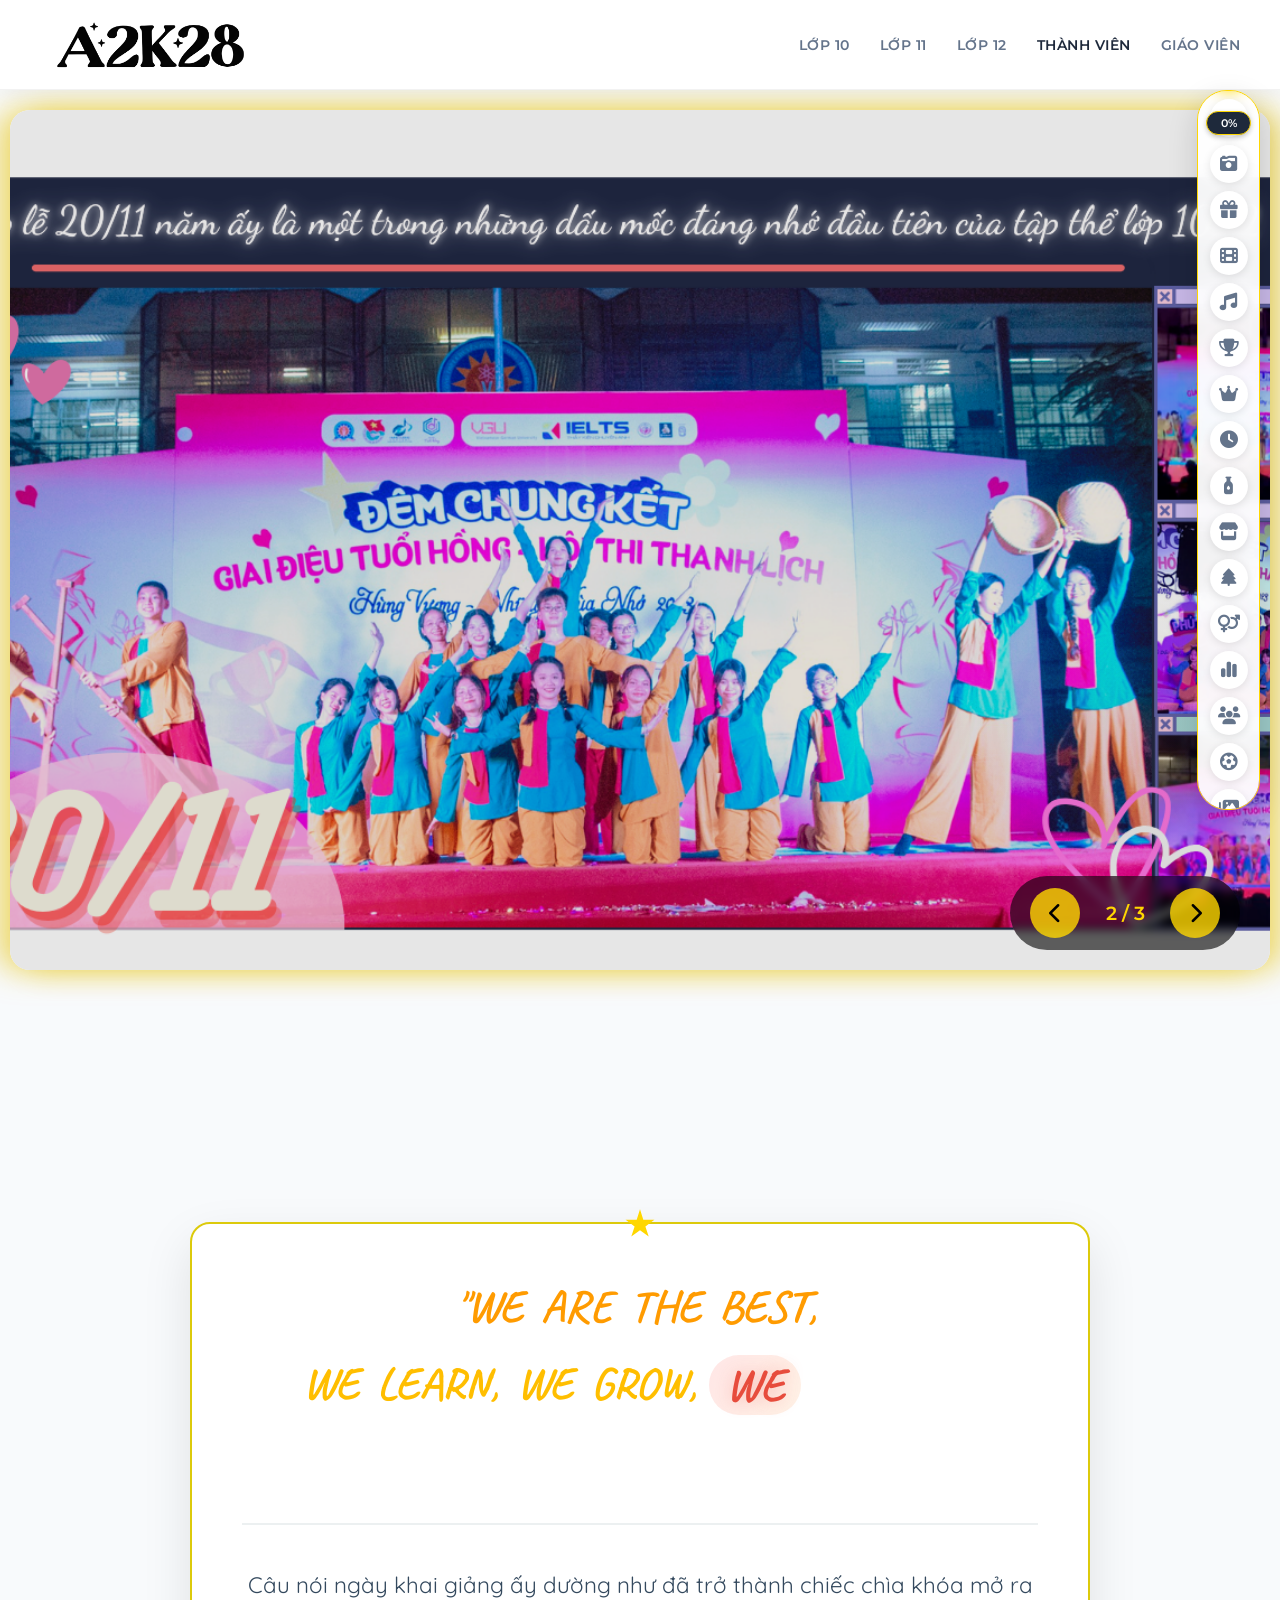
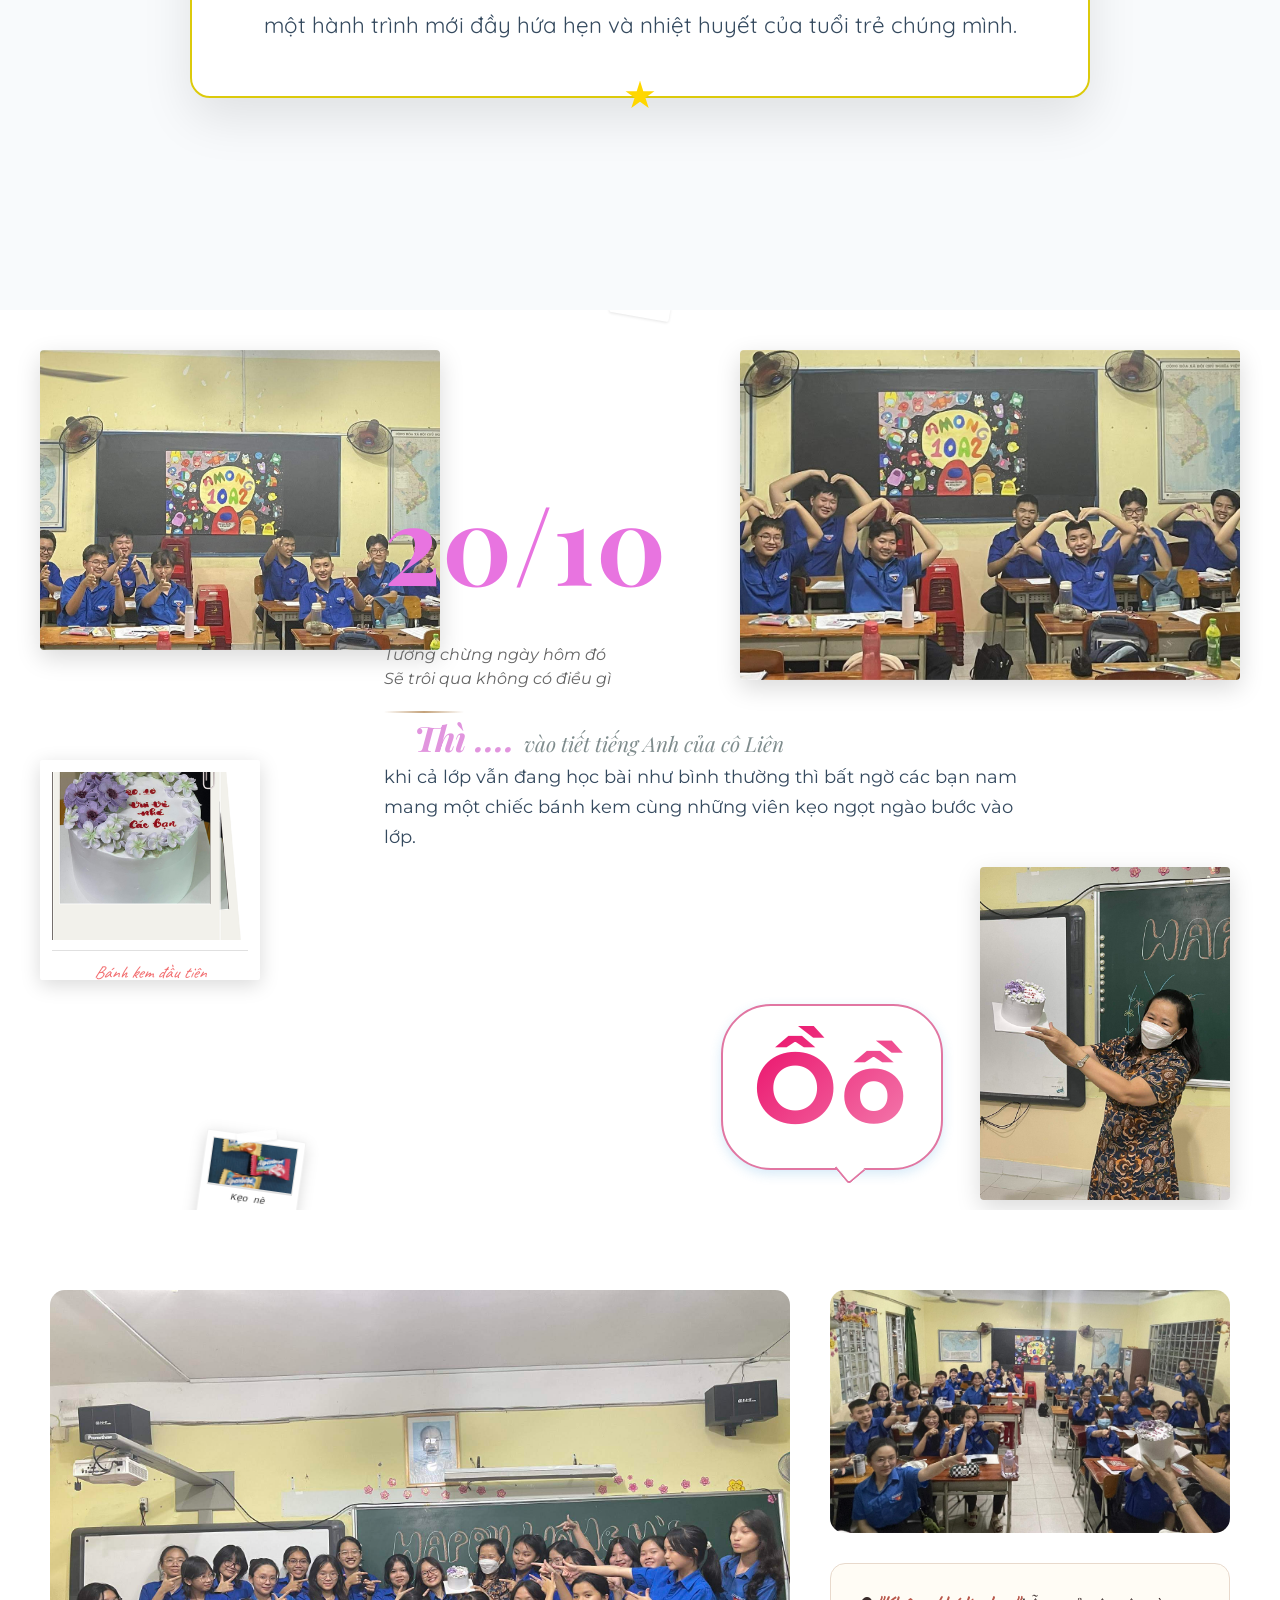
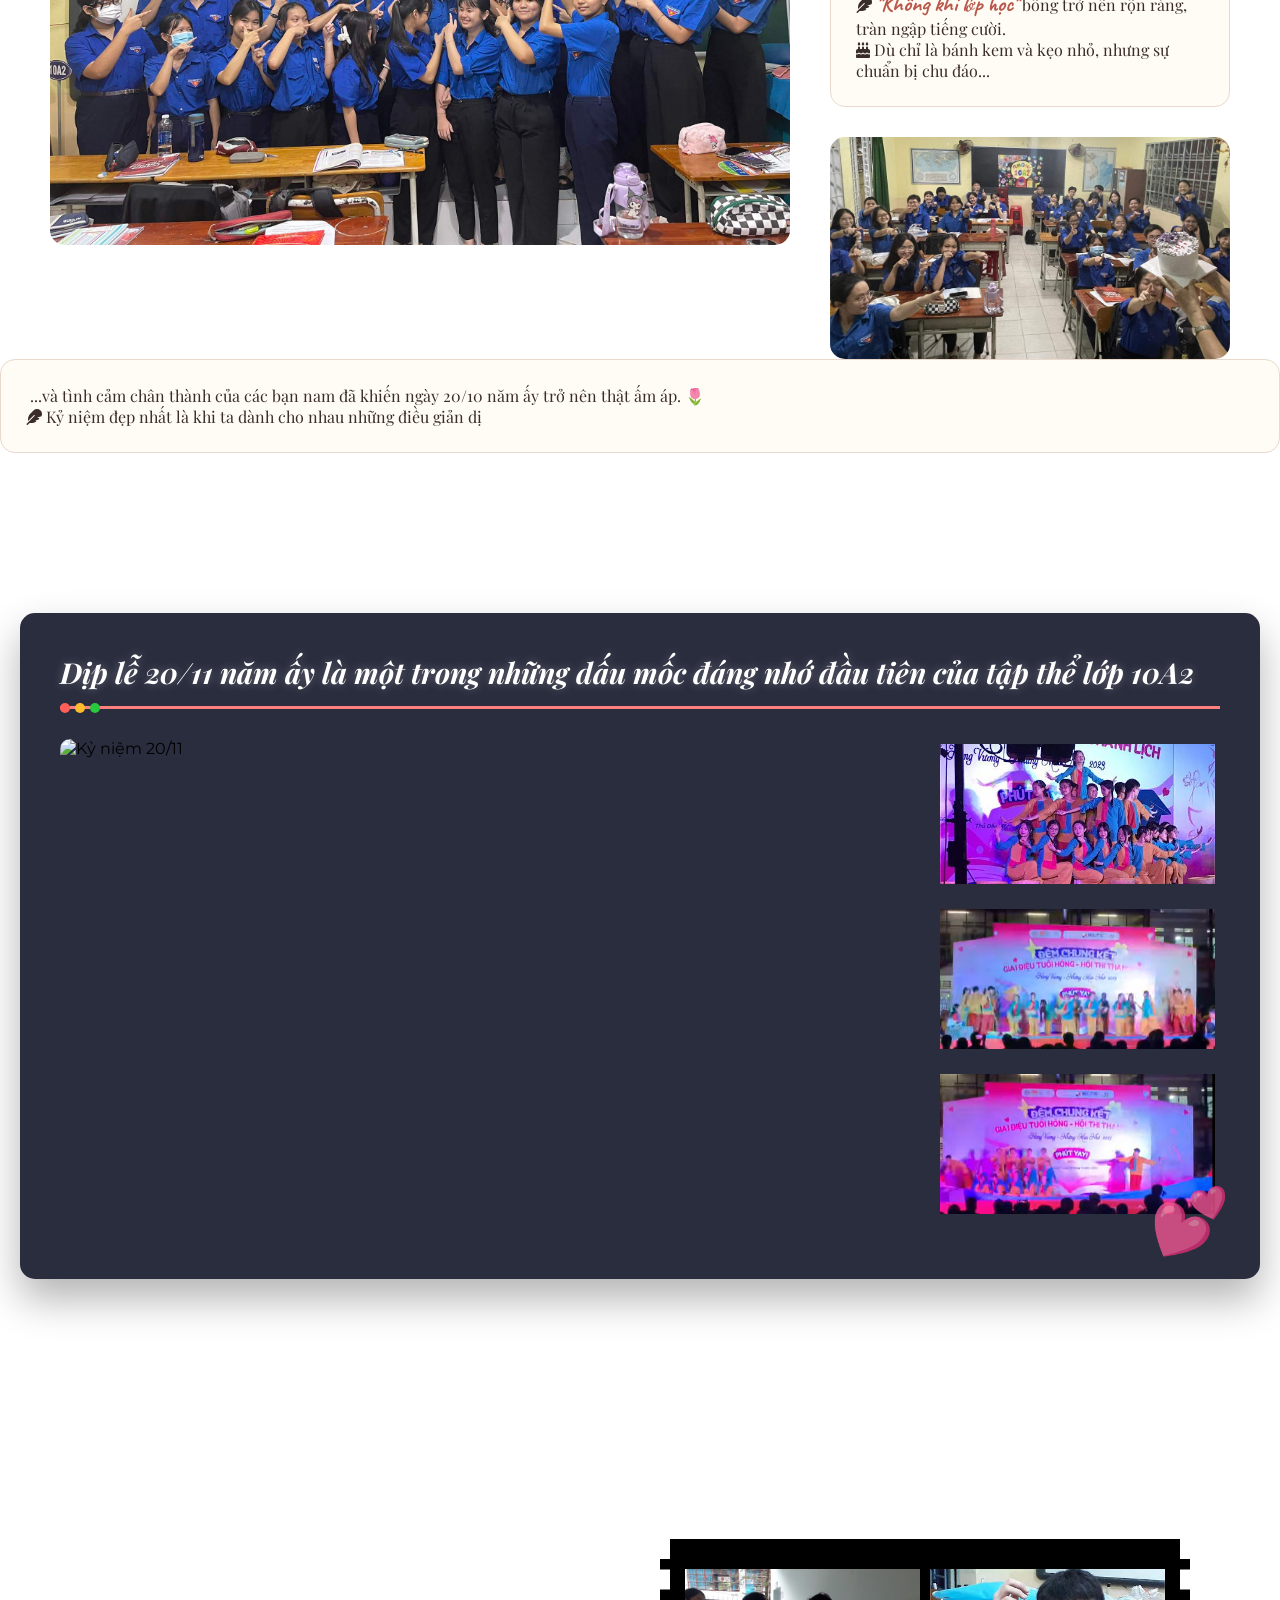
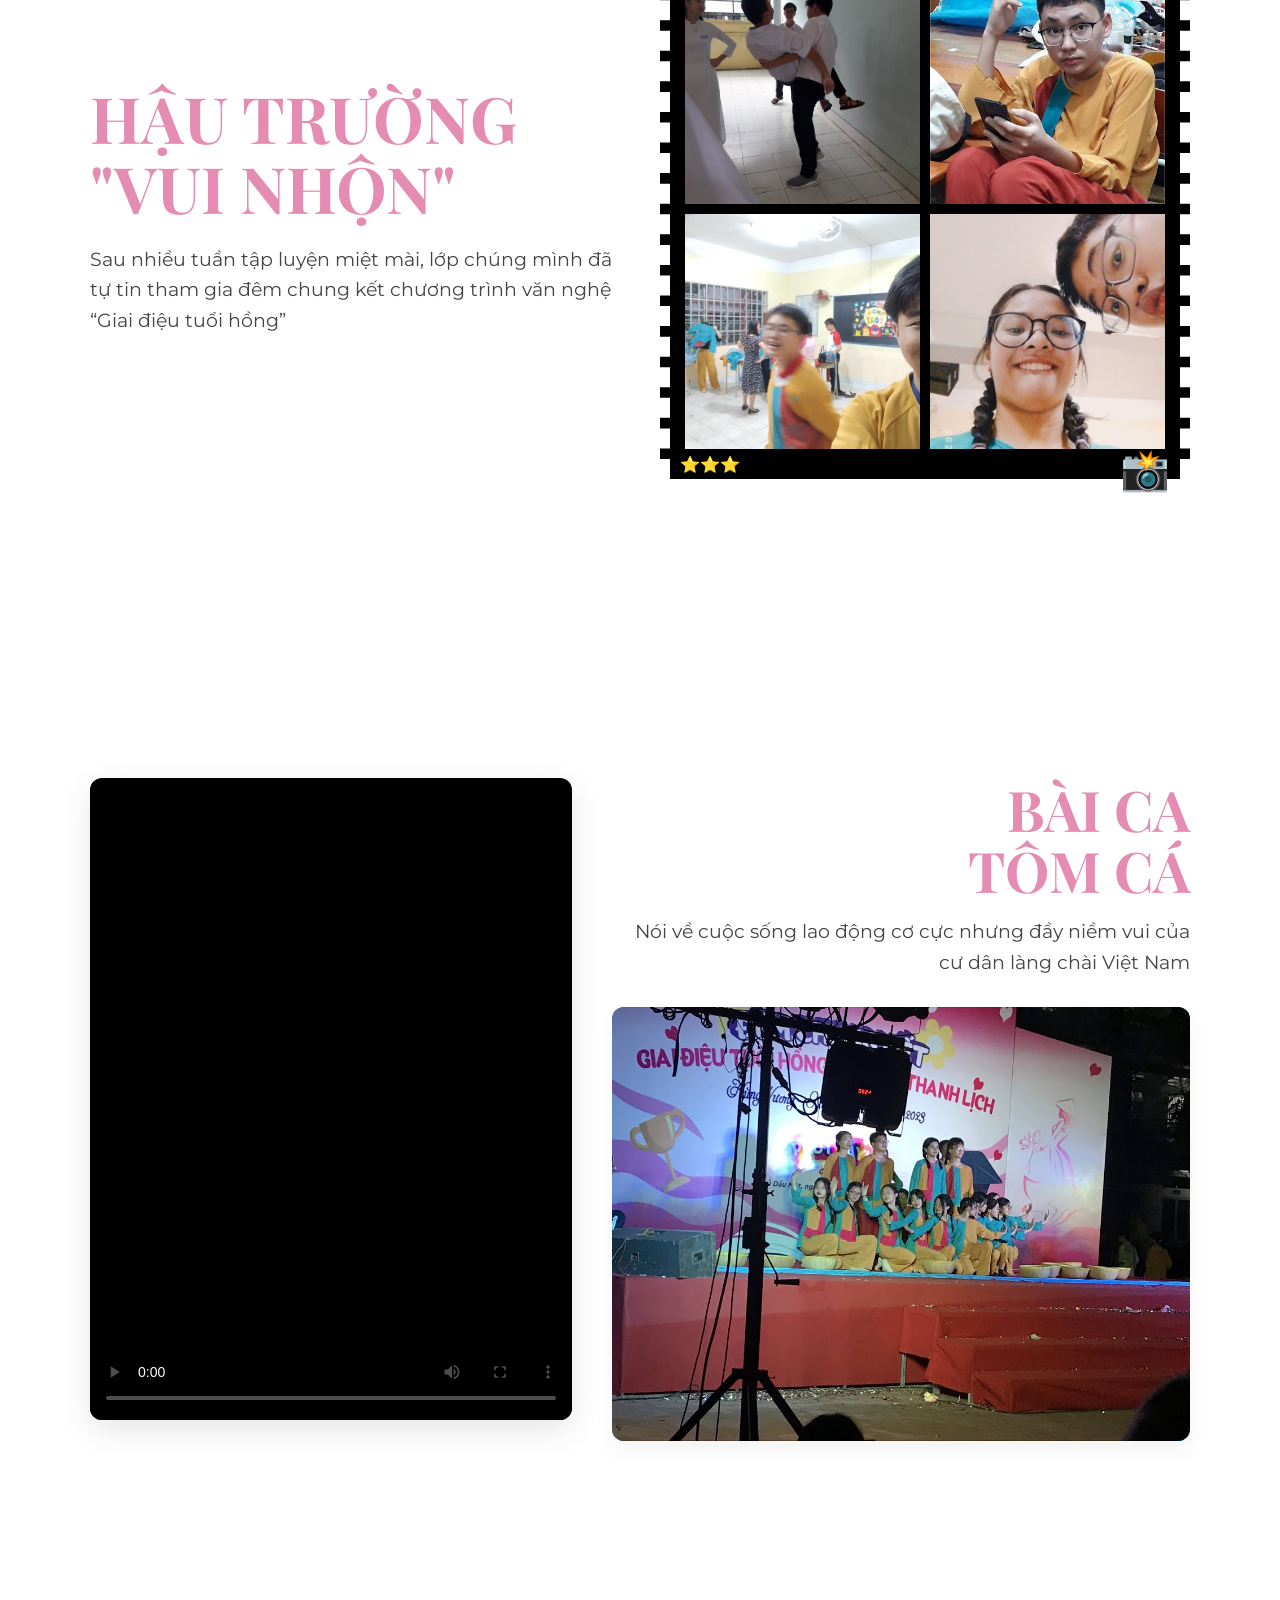
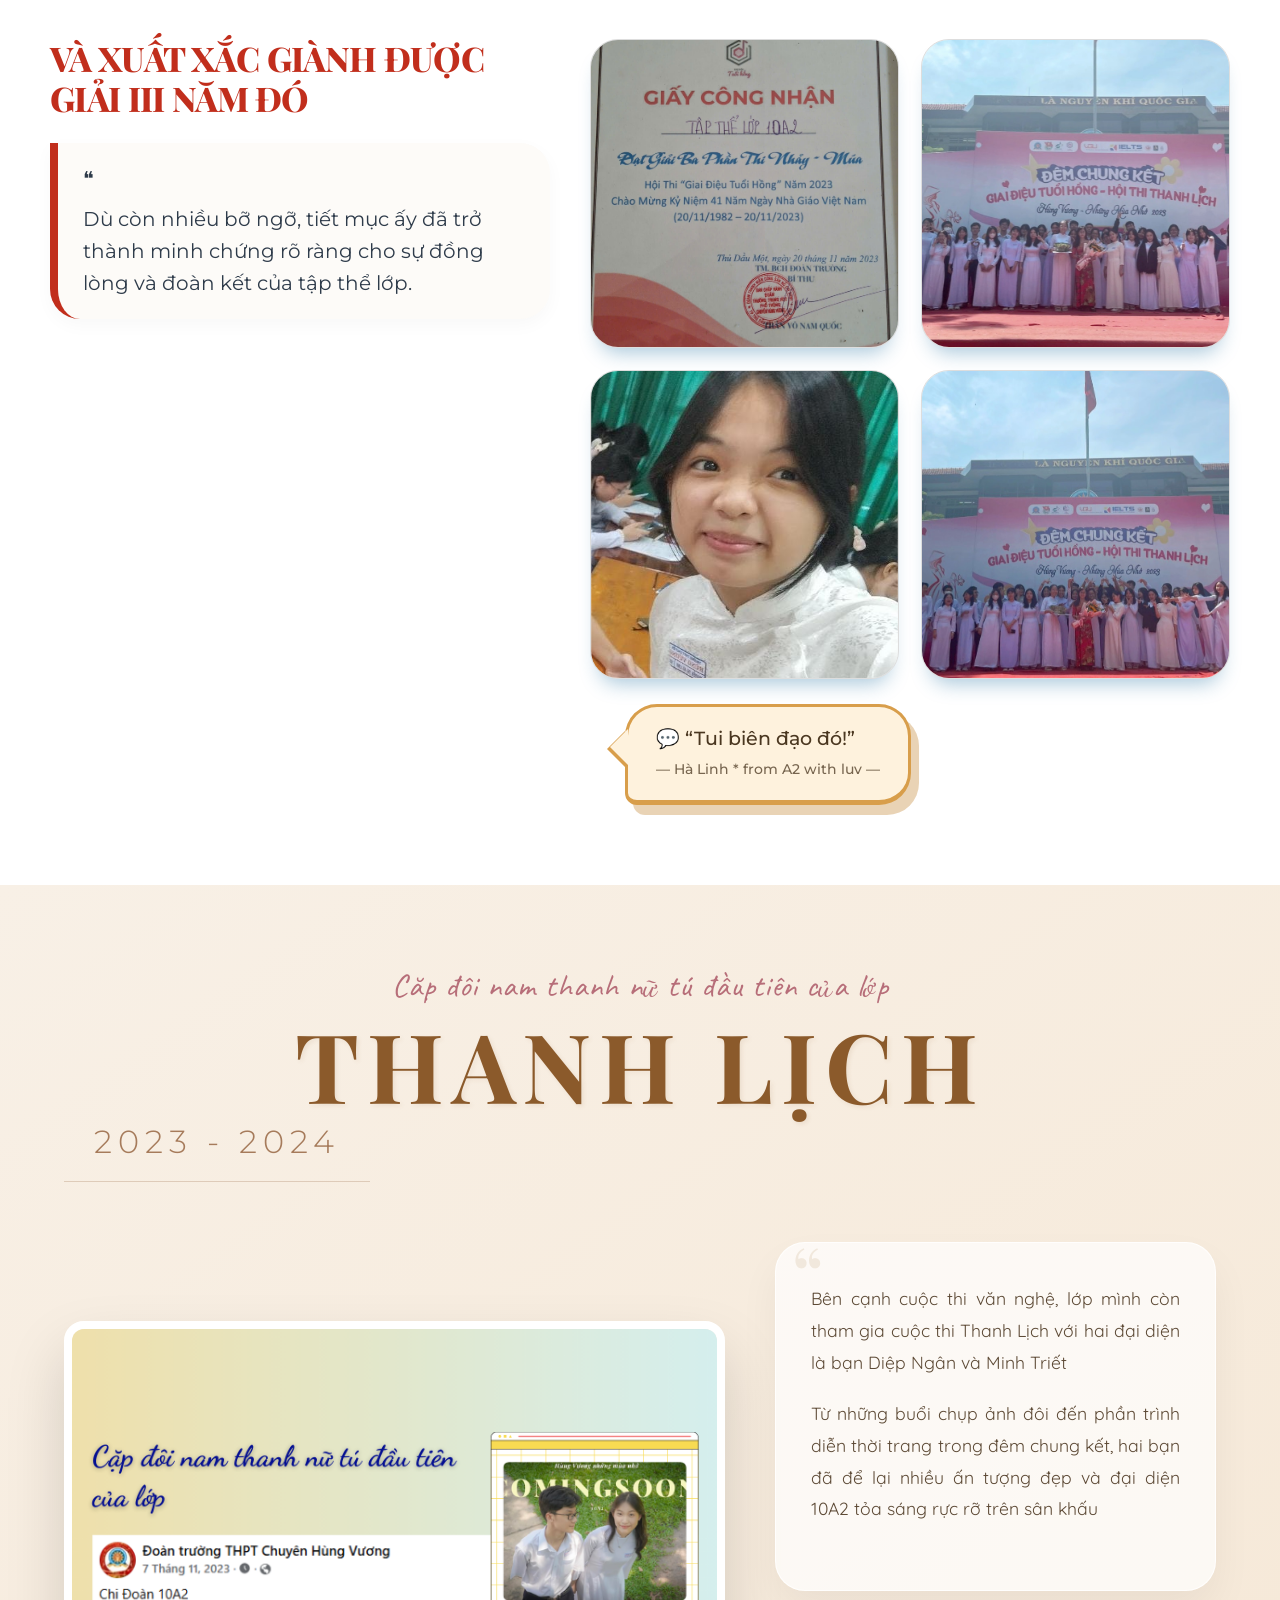
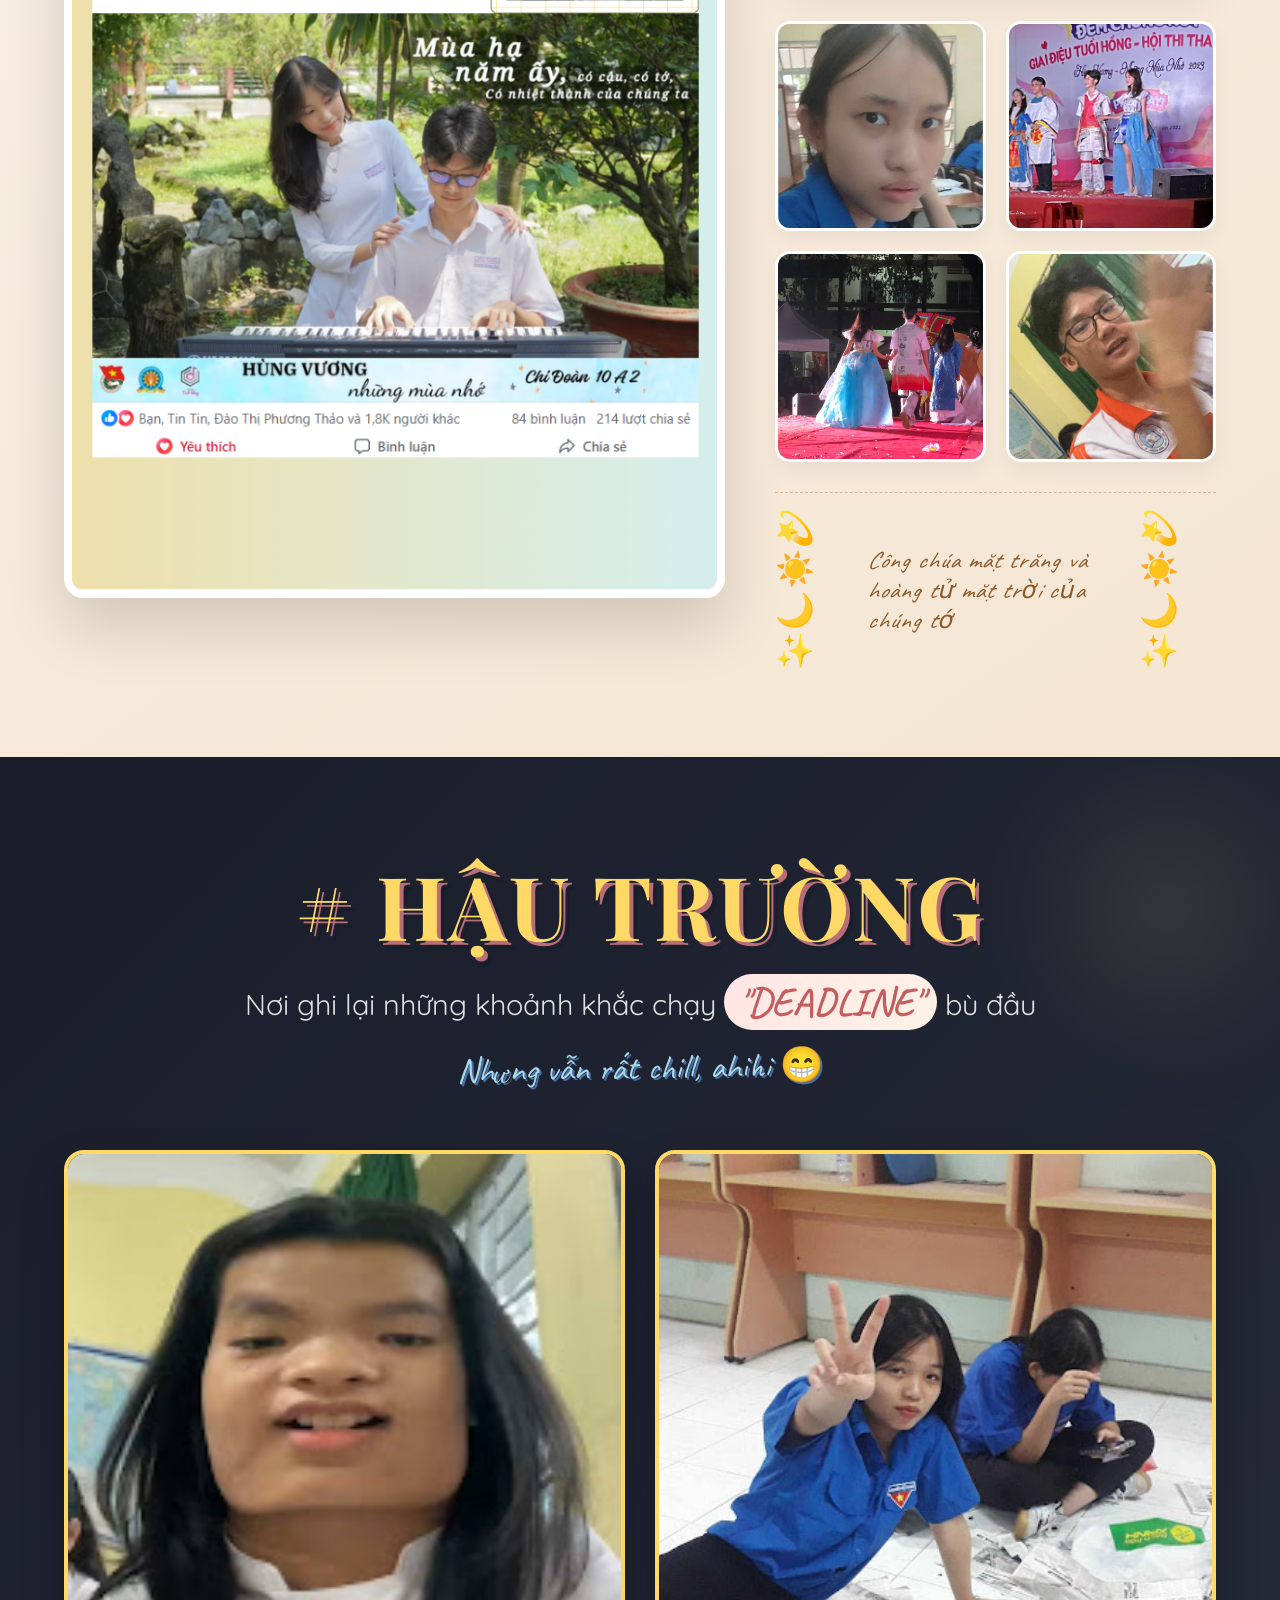
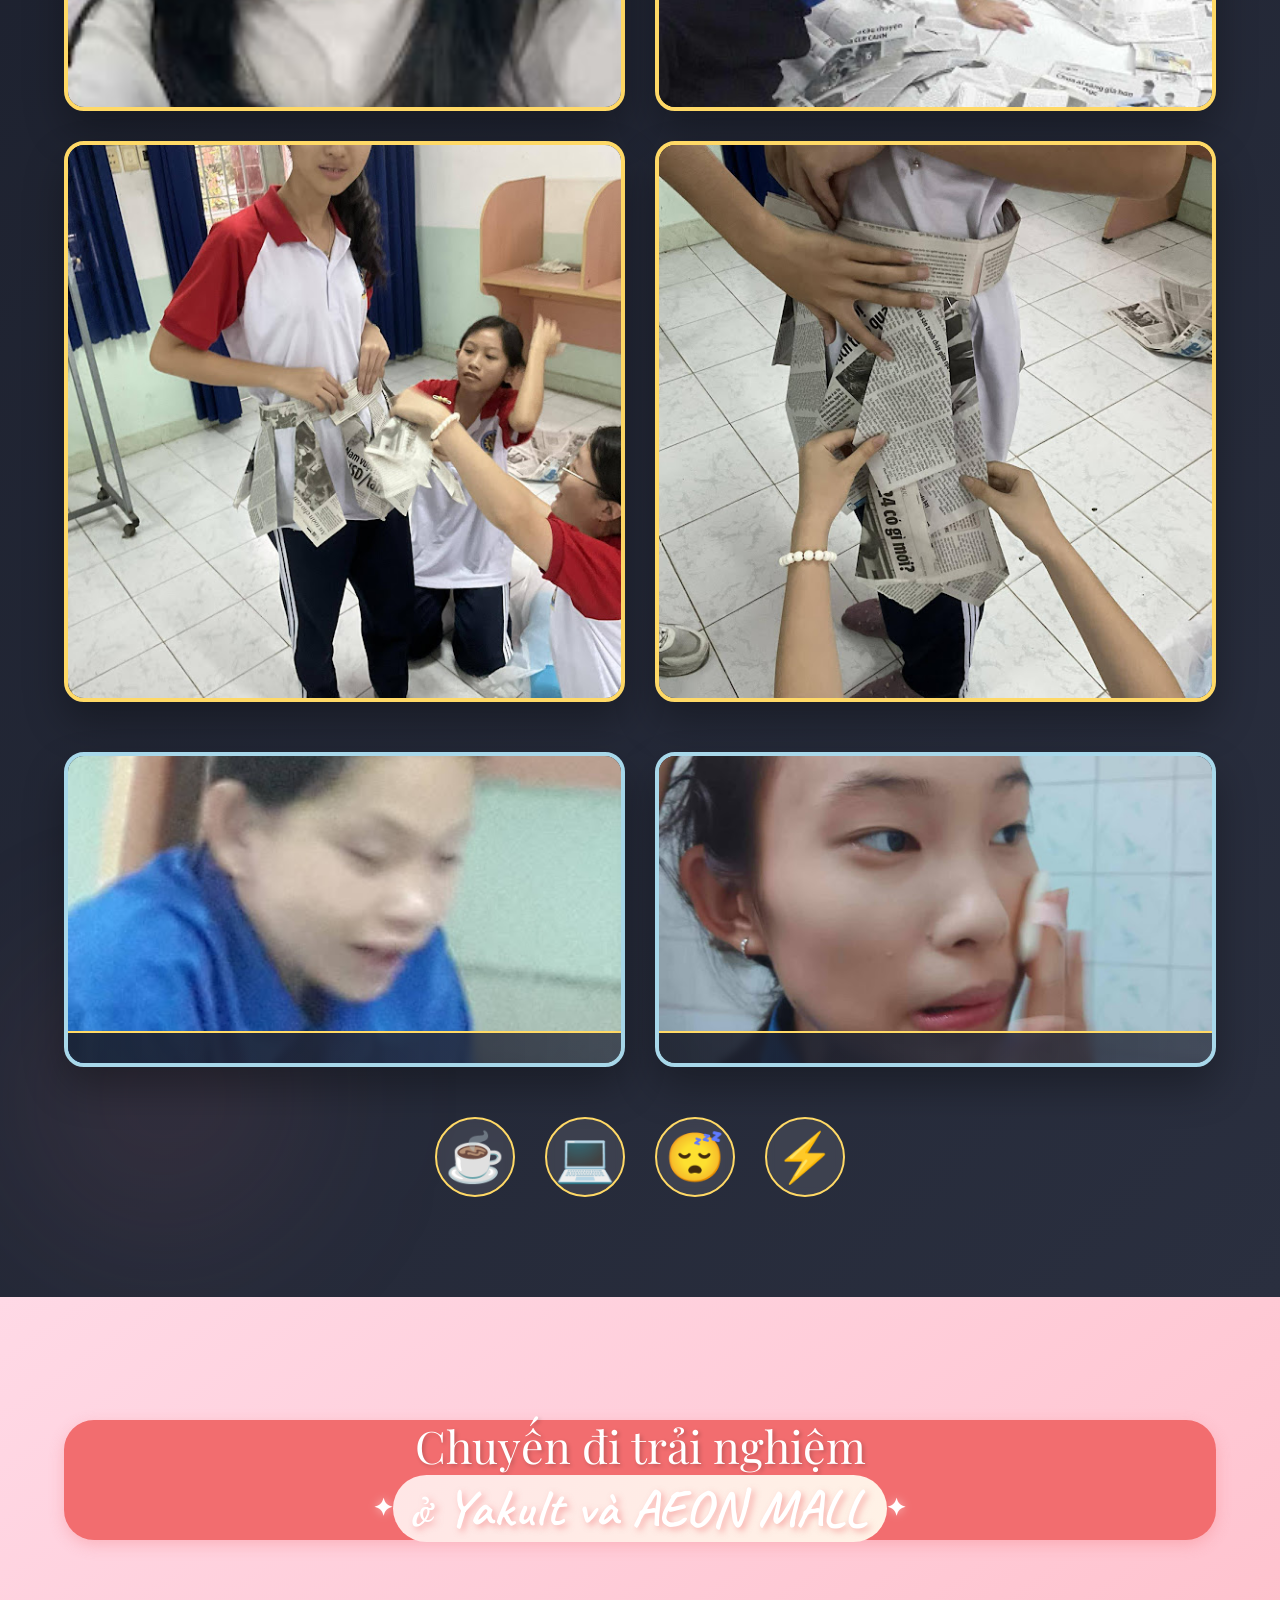
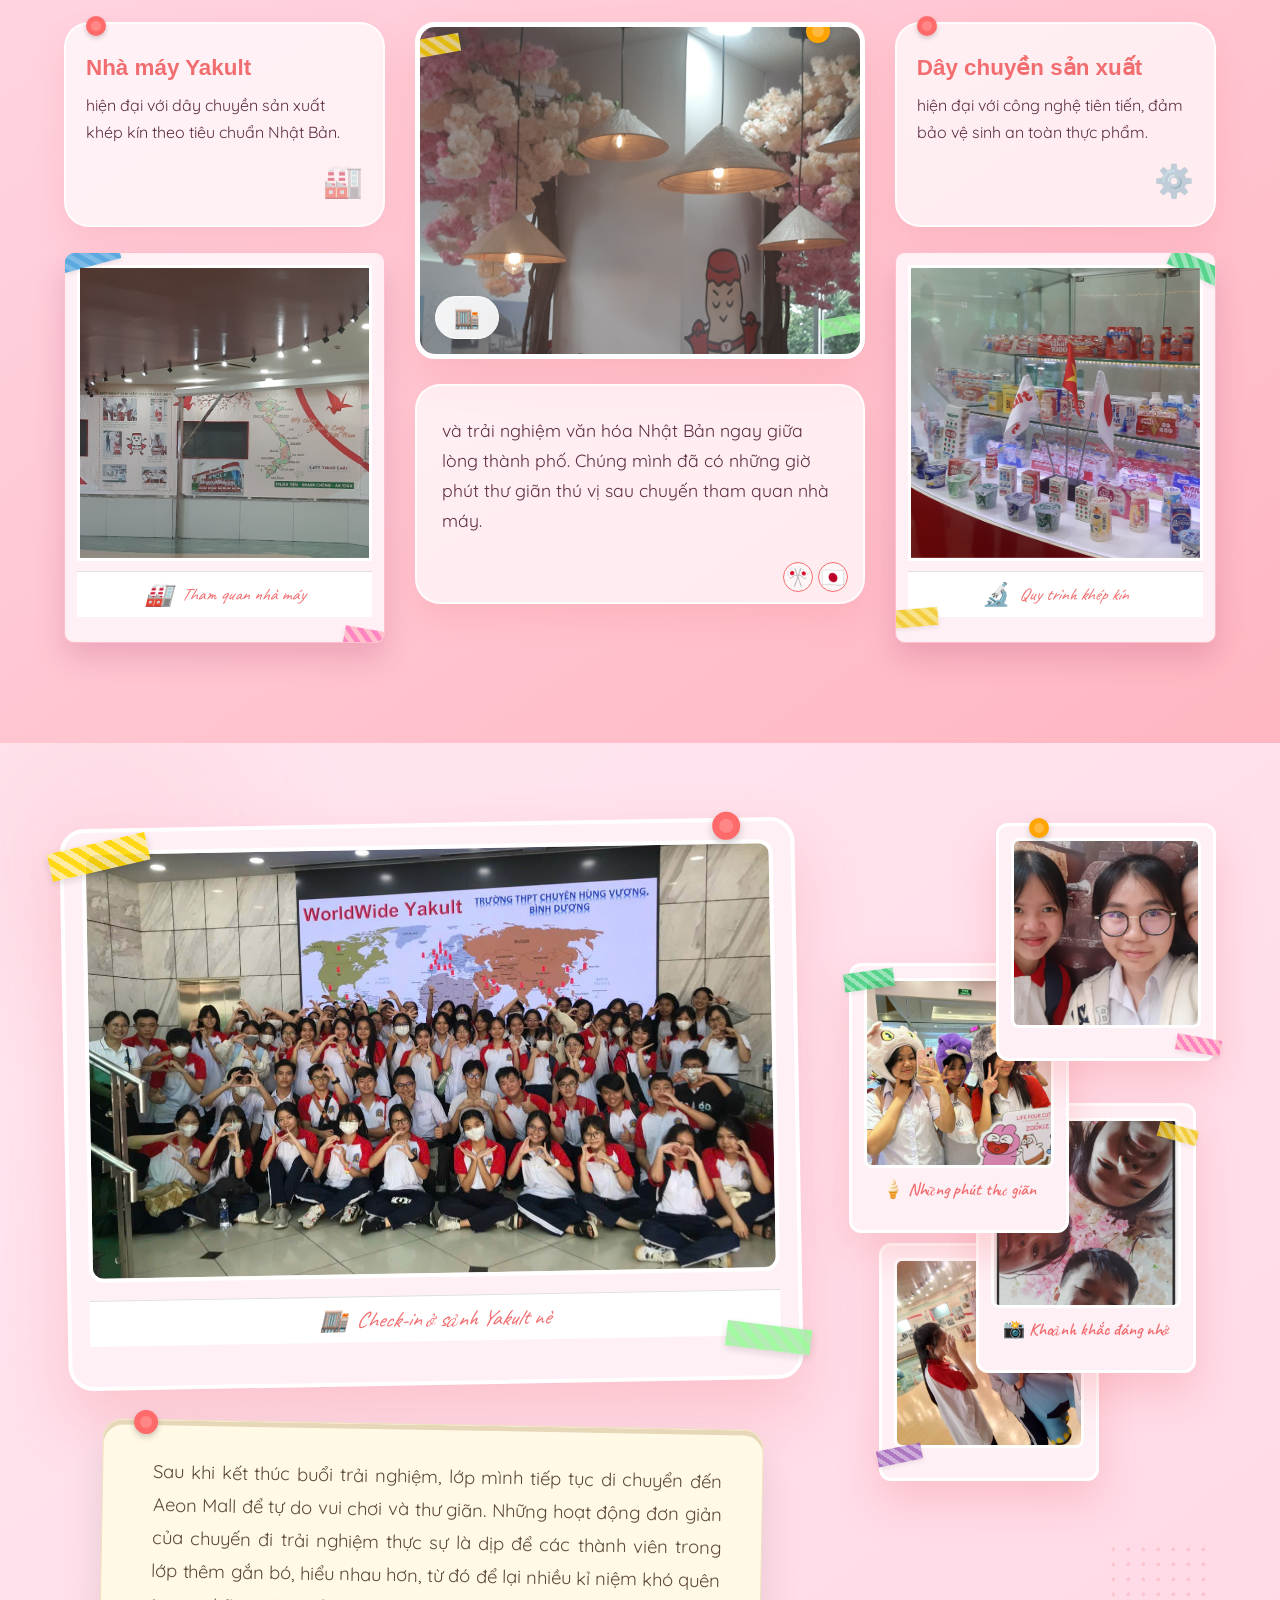
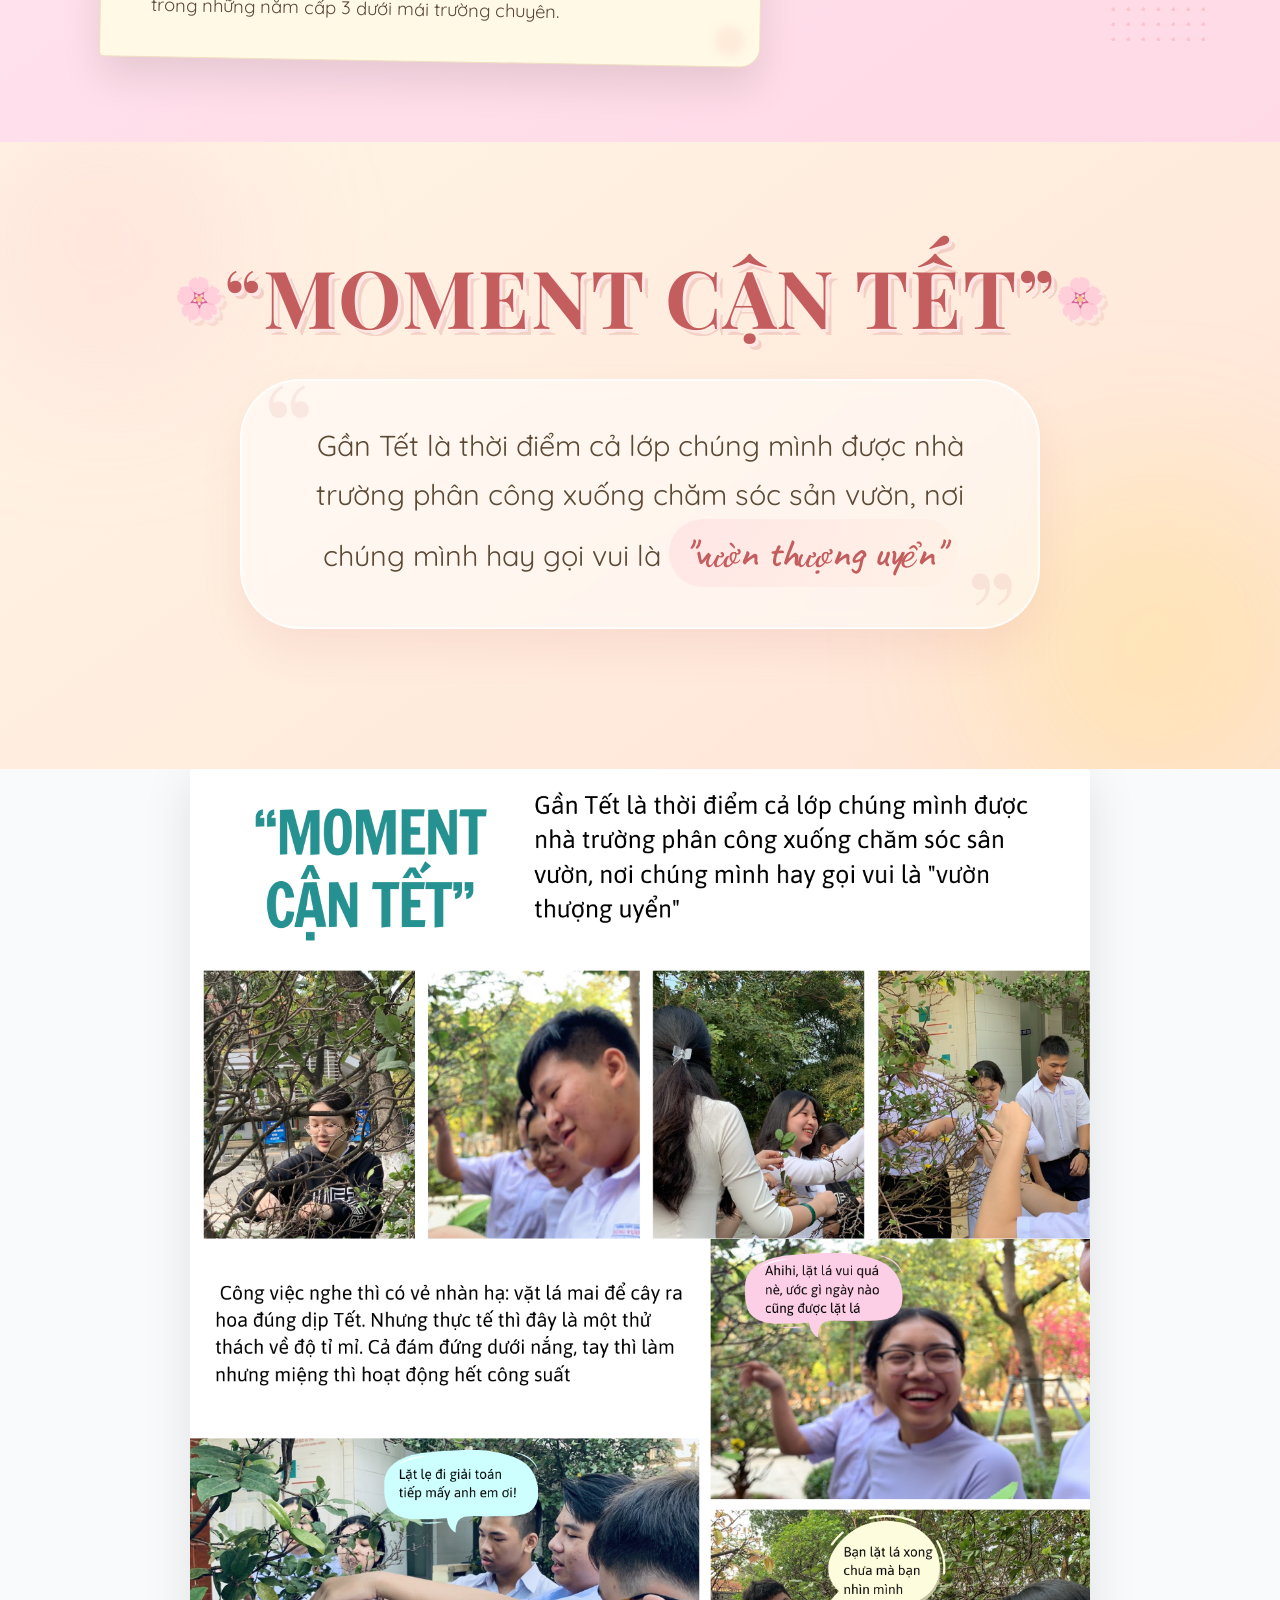
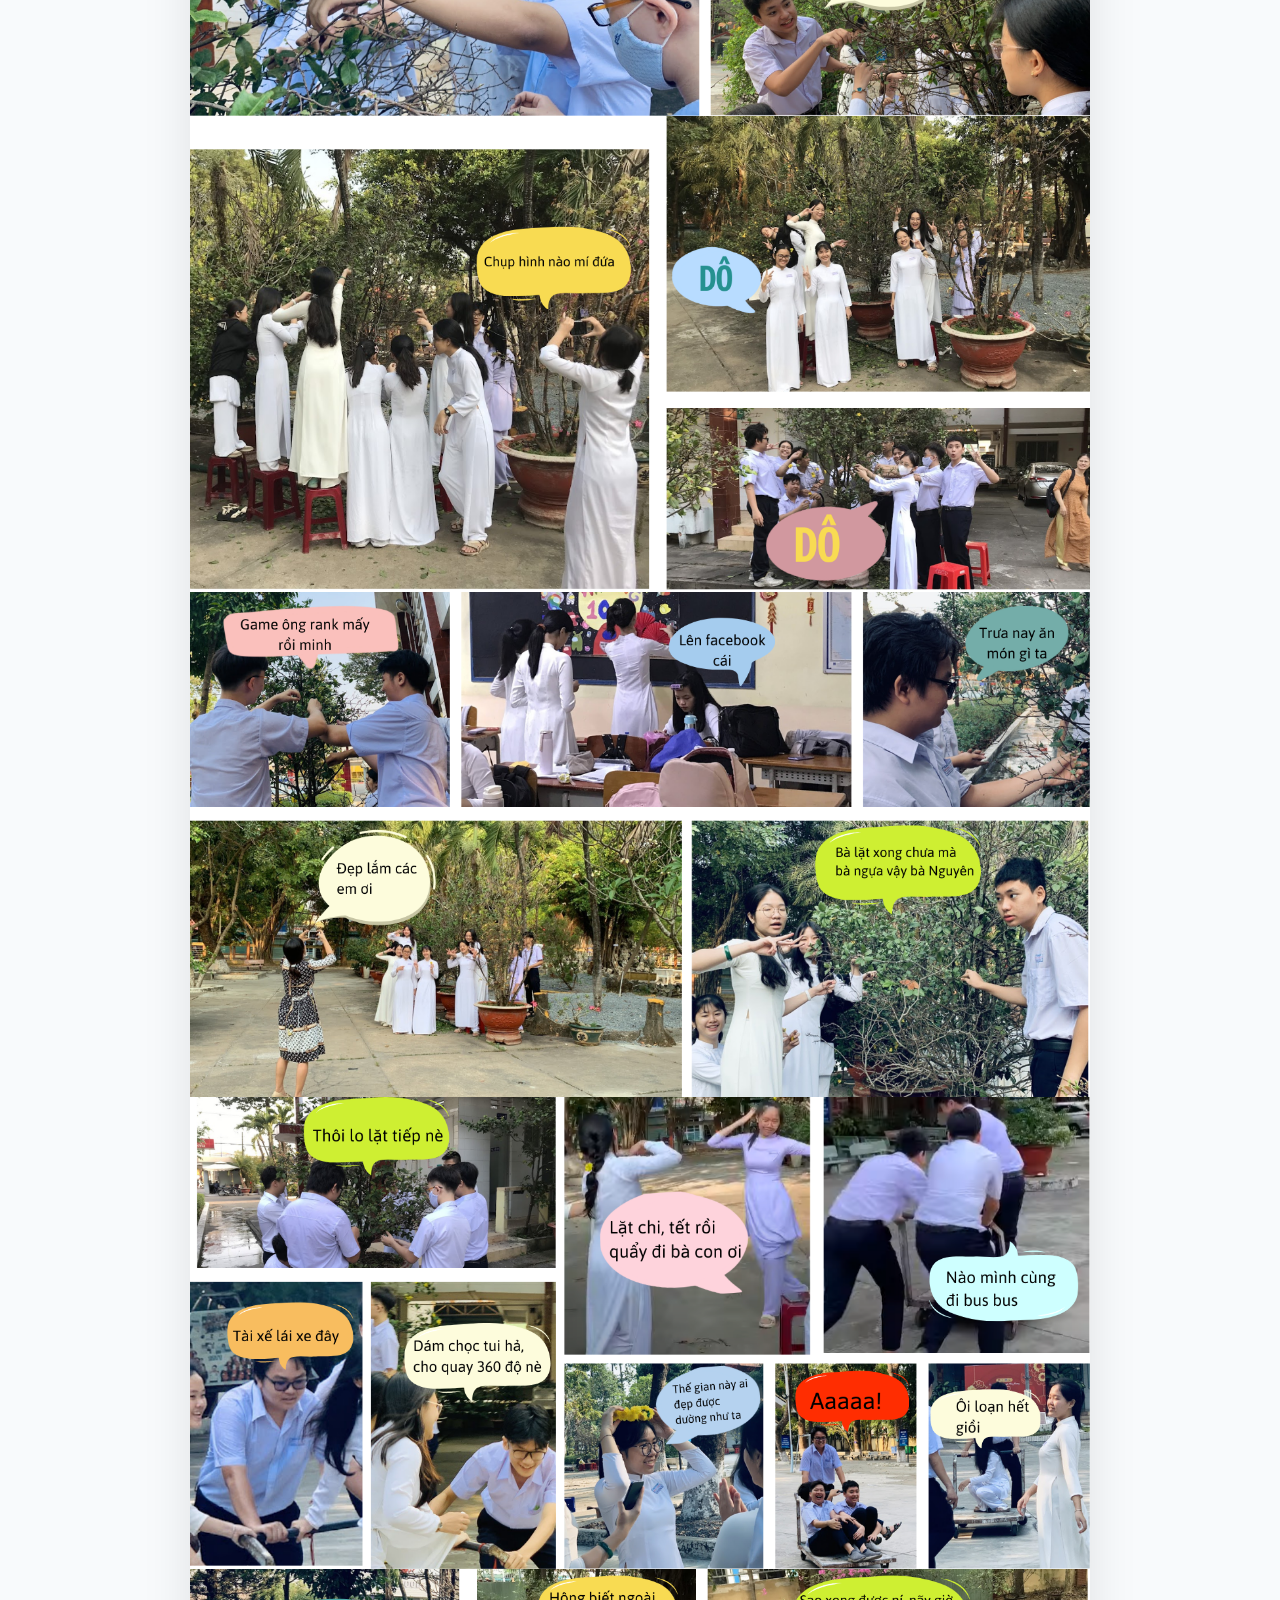
==== commit 55b3a1d5: "Update navigation links to external URLs" ====
--- a/index.html
+++ b/index.html
@@ -78,11 +78,11 @@
             <img src="lop10/anh/logo.png" alt="Logo 12A2" class="header-logo-img" onerror="this.style.display='none'; this.parentElement.innerHTML='12A2<span>K28</span>';">
         </a>
         <nav class="main-nav">
-            <a href="#" class="nav-link active">Lớp 10</a>
-            <a href="#" class="nav-link">Lớp 11</a>
-            <a href="#" class="nav-link">Lớp 12</a>
-            <a href="#" class="nav-link">Thành Viên</a>
-            <a href="#" class="nav-link">Giáo Viên</a>
+            <a href="https://boulevardphat.github.io/grade10/" class="nav-link">Lớp 10</a>
+            <a href="https://luongminhtriet970.github.io/class11-aniversary/" class="nav-link">Lớp 11</a>
+            <a href="https://12a2-peach.vercel.app/" class="nav-link">Lớp 12</a>
+            <a href="https://boulevardphat.github.io/members/" class="nav-link" style="color: var(--primary-color);">Thành Viên</a>
+            <a href="https://pgtomvn.github.io/teachers/" class="nav-link">Giáo Viên</a>
         </nav> 
     </header>
     <!-- PHẦN 1: FULL ẢNH -->
@@ -1289,10 +1289,10 @@
                 <h3>LIÊN KẾT NHANH</h3>
                 <ul class="footer-links">
                     <li><a href="#fullscreen-image-container">Lớp 10</a></li>
-                    <li><a href="#">Lớp 11</a></li>
-                    <li><a href="#">Lớp 12</a></li>
-                    <li><a href="#">Thành Viên</a></li>
-                    <li><a href="#">Giáo Viên</a></li>
+                    <li><a href="https://luongminhtriet970.github.io/class11-aniversary/">Lớp 11</a></li>
+                    <li><a href="https://12a2-peach.vercel.app/">Lớp 12</a></li>
+                    <li><a href="https://boulevardphat.github.io/members/">Thành Viên</a></li>
+                    <li><a href="https://pgtomvn.github.io/teachers/">Giáo Viên</a></li>
                 </ul>
             </div>
             
